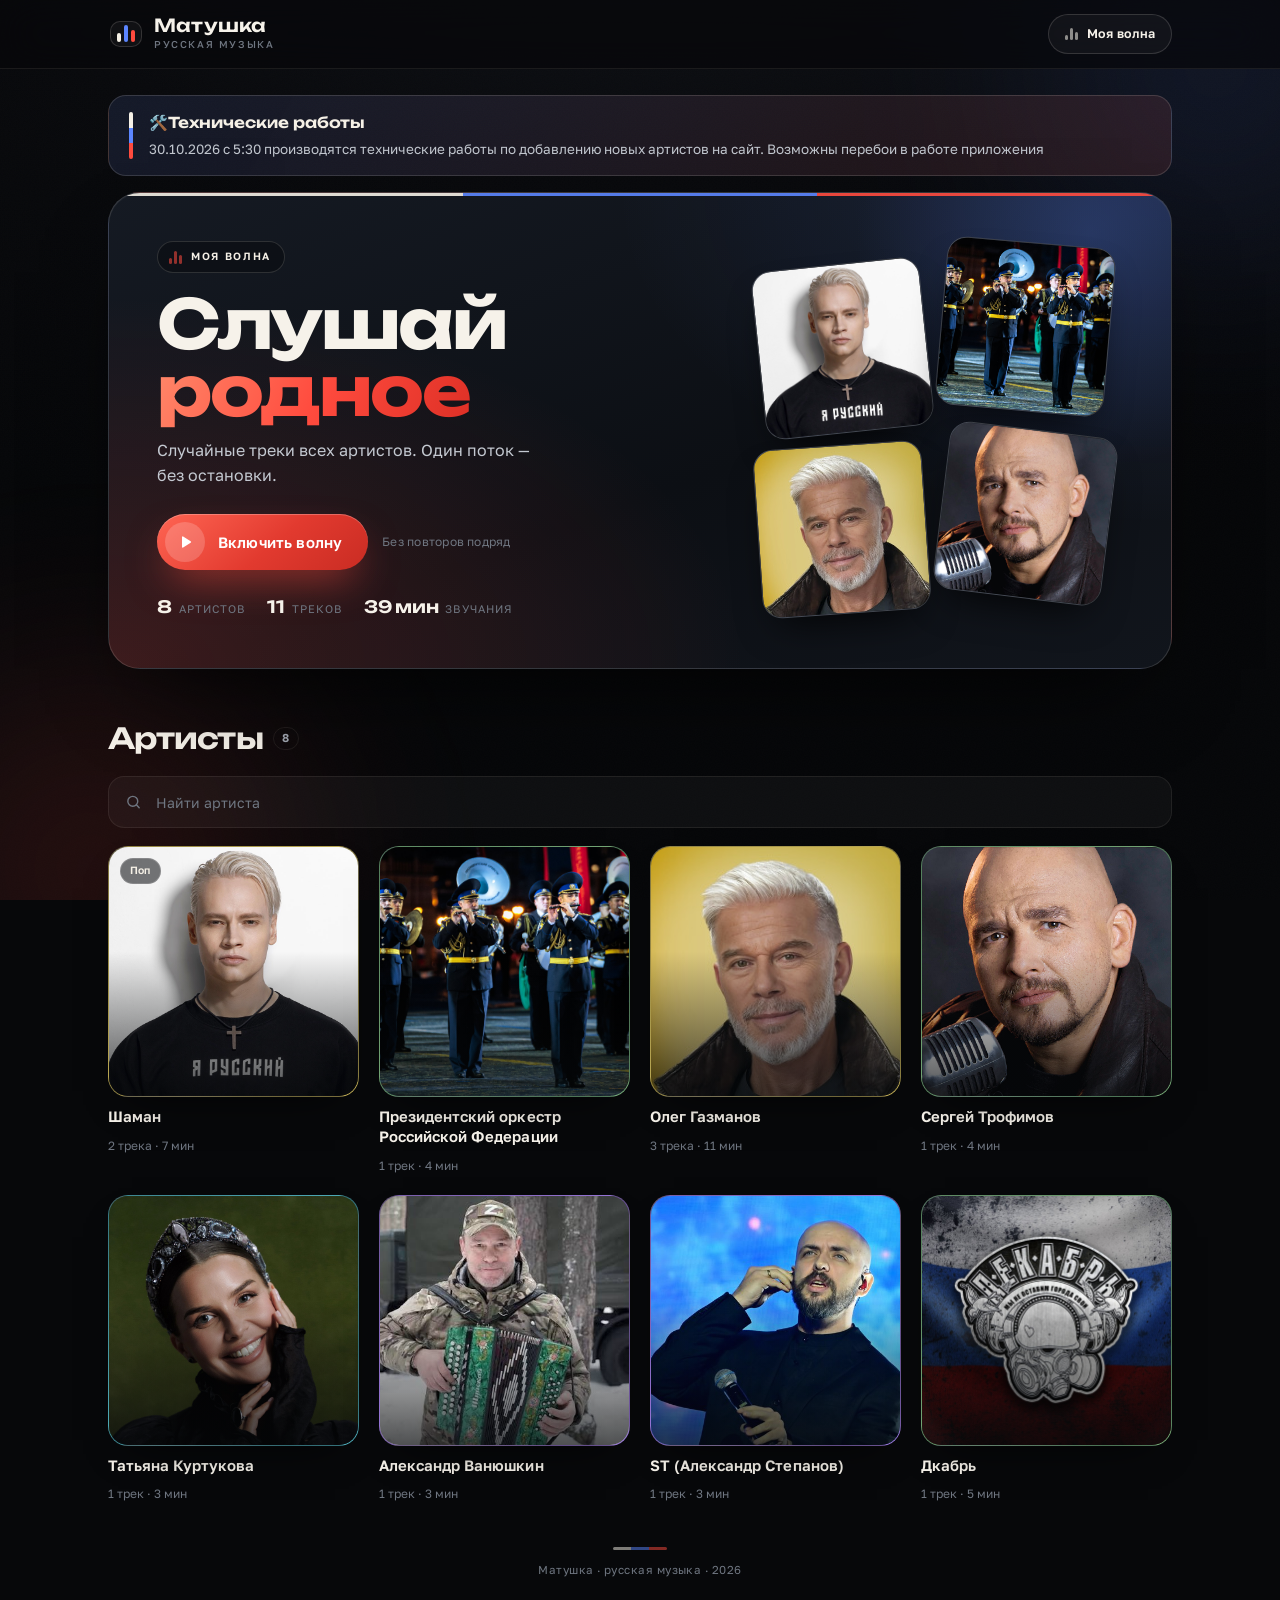
==== index.html @ ef7ebdd7 "Новый дизайн: современная тёмная тема, адаптив под ПК и телефон, полноэкранный плеер" ====
<!doctype html>
<html lang="ru">
<head>
  <meta charset="utf-8">
  <meta name="viewport" content="width=device-width, initial-scale=1, viewport-fit=cover">
  <meta name="theme-color" content="#07080a">
  <meta name="color-scheme" content="dark">
  <meta name="description" content="Матушка — национальный музыкальный плеер. Моя волна, артисты и их треки.">
  <title>Матушка — русская музыка</title>

  <link rel="icon" href="img/icon.svg" type="image/svg+xml">
  <link rel="manifest" href="manifest.webmanifest">
  <link rel="apple-touch-icon" href="img/icon.svg">

  <link rel="preconnect" href="https://fonts.googleapis.com">
  <link rel="preconnect" href="https://fonts.gstatic.com" crossorigin>
  <link href="https://fonts.googleapis.com/css2?family=Golos+Text:wght@400;500;600;700&family=Unbounded:wght@500;600;700&display=swap" rel="stylesheet">

  <link rel="stylesheet" href="css/style.css?v=20261030">
</head>
<body>
  <a class="skip-link" href="#view">Перейти к содержимому</a>

  <div class="ambient" aria-hidden="true">
    <span class="ambient__glow ambient__glow--red"></span>
    <span class="ambient__glow ambient__glow--blue"></span>
    <span class="ambient__grain"></span>
  </div>

  <header class="topbar">
    <div class="topbar__inner">
      <a class="brand" href="#/" aria-label="Матушка — на главную">
        <span class="brand__mark" aria-hidden="true">
          <span></span><span></span><span></span>
        </span>
        <span class="brand__text">
          <span class="brand__word">Матушка</span>
          <span class="brand__sub">русская музыка</span>
        </span>
      </a>

      <button class="wave-pill" id="top-wave" type="button" title="Моя волна"
              aria-label="Включить мою волну" aria-pressed="false">
        <span class="eq" aria-hidden="true"><span></span><span></span><span></span></span>
        <span class="wave-pill__text">Моя волна</span>
      </button>
    </div>
  </header>

  <div class="page">
    <main class="view" id="view" tabindex="-1">
      <div class="skeleton" aria-hidden="true">
        <div class="skeleton__hero"></div>
        <div class="skeleton__line"></div>
        <div class="skeleton__grid">
          <span></span><span></span><span></span><span></span>
        </div>
      </div>
    </main>

    <footer class="footer">
      <span class="footer__flag" aria-hidden="true"></span>
      <p>Матушка · русская музыка · 2026</p>
    </footer>
  </div>

  <div class="player" id="player" hidden>
    <div class="player__backdrop" aria-hidden="true"></div>

    <div class="player__panel">
      <button class="player__close" id="player-close" type="button" aria-label="Свернуть плеер">
        <svg viewBox="0 0 24 24" aria-hidden="true">
          <path d="m6 9 6 6 6-6" fill="none" stroke="currentColor" stroke-width="2" stroke-linecap="round" stroke-linejoin="round"/>
        </svg>
      </button>

      <button class="player__art" id="player-art" type="button"
              aria-label="Открыть плеер" aria-expanded="false">
        <span class="player__art-letter" id="player-art-letter">М</span>
        <img class="player__art-img" id="player-art-img" alt="" decoding="async" hidden>
      </button>

      <div class="player__meta">
        <div class="player__title" id="player-title">—</div>
        <div class="player__artist" id="player-artist">—</div>
      </div>

      <div class="player__controls">
        <button class="icon-btn" id="prev" type="button" aria-label="Предыдущий трек">
          <svg viewBox="0 0 24 24" aria-hidden="true">
            <path d="M6 5v14M20 5.5v13a1 1 0 0 1-1.55.83L9 13.83a1 1 0 0 1 0-1.66l9.45-5.5A1 1 0 0 1 20 5.5Z" fill="none" stroke="currentColor" stroke-width="2" stroke-linecap="round" stroke-linejoin="round"/>
          </svg>
        </button>

        <button class="icon-btn icon-btn--play" id="toggle" type="button" aria-label="Играть">
          <svg class="i-play" viewBox="0 0 24 24" aria-hidden="true">
            <path d="M8 5.5v13a1 1 0 0 0 1.53.85l10-6.5a1 1 0 0 0 0-1.7l-10-6.5A1 1 0 0 0 8 5.5Z" fill="currentColor"/>
          </svg>
          <svg class="i-pause" viewBox="0 0 24 24" aria-hidden="true">
            <path d="M7 5h3.2a1 1 0 0 1 1 1v12a1 1 0 0 1-1 1H7a1 1 0 0 1-1-1V6a1 1 0 0 1 1-1Zm6.8 0H17a1 1 0 0 1 1 1v12a1 1 0 0 1-1 1h-3.2a1 1 0 0 1-1-1V6a1 1 0 0 1 1-1Z" fill="currentColor"/>
          </svg>
        </button>

        <button class="icon-btn" id="next" type="button" aria-label="Следующий трек">
          <svg viewBox="0 0 24 24" aria-hidden="true">
            <path d="M18 5v14M4 5.5v13a1 1 0 0 0 1.55.83L15 13.83a1 1 0 0 0 0-1.66L5.55 4.67A1 1 0 0 0 4 5.5Z" fill="none" stroke="currentColor" stroke-width="2" stroke-linecap="round" stroke-linejoin="round"/>
          </svg>
        </button>
      </div>

      <div class="player__timeline">
        <span class="player__time" id="time-current">0:00</span>
        <div class="player__seek">
          <input type="range" id="seek" min="0" max="1000" step="1" value="0"
                 aria-label="Позиция трека">
        </div>
        <span class="player__time" id="time-total">0:00</span>
      </div>

      <div class="player__volume">
        <button class="player__mute" id="mute" type="button" aria-label="Выключить звук" aria-pressed="false">
          <svg class="i-vol" viewBox="0 0 24 24" aria-hidden="true">
            <path d="M4 9.5h3.2L12 5.6v12.8L7.2 14.5H4z" fill="currentColor"/>
            <path d="M15.5 8.6a5 5 0 0 1 0 6.8M18 6a8.5 8.5 0 0 1 0 12" fill="none" stroke="currentColor" stroke-width="2" stroke-linecap="round"/>
          </svg>
          <svg class="i-mute" viewBox="0 0 24 24" aria-hidden="true">
            <path d="M4 9.5h3.2L12 5.6v12.8L7.2 14.5H4z" fill="currentColor"/>
            <path d="m16 9 5 6M21 9l-5 6" fill="none" stroke="currentColor" stroke-width="2" stroke-linecap="round"/>
          </svg>
        </button>
        <input class="player__volume-range" id="volume" type="range"
               min="0" max="1" step="0.01" value="1" aria-label="Громкость">
      </div>
    </div>
  </div>

  <div class="toast" id="toast" role="status" aria-live="polite"></div>

  <noscript>
    <div class="noscript">Для прослушивания музыки включите JavaScript в браузере.</div>
  </noscript>

  <script type="module" src="js/app.js?v=20261030"></script>
</body>
</html>
---- css/style.css ----
/* ============================================================
   Матушка — оформление
   Тёмная сцена, тёплый кремовый текст, триколор как акцент.
   ============================================================ */

:root {
  --bg: #07080a;
  --bg-soft: #0b0d11;
  --surface: #101318;
  --surface-2: #151920;
  --surface-3: #1b2029;
  --line: rgba(244, 239, 230, 0.08);
  --line-strong: rgba(244, 239, 230, 0.15);
  --text: #f6f2ea;
  --muted: #a2a8b2;
  --dim: #6f7681;
  --red: #ff4b3e;
  --red-bright: #ff7a63;
  --red-deep: #d3332a;
  --blue: #5c86ff;
  --cream: #f5f0e6;

  --radius-xl: 32px;
  --radius-lg: 24px;
  --radius-md: 18px;
  --radius-sm: 12px;

  --page: 1120px;
  --gutter: clamp(16px, 4vw, 28px);
  --player-space: 108px;
  --ease: cubic-bezier(0.22, 0.61, 0.36, 1);

  --font-body: "Golos Text", "Segoe UI", system-ui, -apple-system, Arial, sans-serif;
  --font-display: "Unbounded", "Golos Text", "Segoe UI", system-ui, sans-serif;
}

* {
  box-sizing: border-box;
}

html {
  -webkit-text-size-adjust: 100%;
  scroll-behavior: smooth;
}

body {
  margin: 0;
  min-height: 100svh;
  background: var(--bg);
  color: var(--text);
  font-family: var(--font-body);
  font-size: 15px;
  line-height: 1.5;
  -webkit-font-smoothing: antialiased;
  -webkit-tap-highlight-color: transparent;
  overflow-x: hidden;
}

body.player-open {
  overflow: hidden;
}

::selection {
  background: rgba(255, 75, 62, 0.42);
  color: #fff;
}

img,
svg {
  display: block;
  max-width: 100%;
}

button,
input {
  font: inherit;
  color: inherit;
}

button {
  cursor: pointer;
}

a {
  color: inherit;
  text-decoration: none;
}

:focus-visible {
  outline: 2px solid var(--blue);
  outline-offset: 3px;
  border-radius: 10px;
}

/* ---------- Фон ---------- */

.ambient {
  position: fixed;
  inset: 0;
  z-index: -1;
  overflow: hidden;
  pointer-events: none;
  background:
    radial-gradient(120% 85% at 50% -25%, #12161d 0%, #08090c 52%, #050608 100%);
}

.ambient__glow {
  position: absolute;
  width: 640px;
  height: 640px;
  border-radius: 50%;
  filter: blur(90px);
  opacity: 0.5;
  animation: glow-float 24s ease-in-out infinite alternate;
}

.ambient__glow--red {
  left: -18%;
  bottom: -32%;
  background: radial-gradient(circle, rgba(255, 75, 62, 0.34), transparent 66%);
}

.ambient__glow--blue {
  right: -20%;
  top: -28%;
  background: radial-gradient(circle, rgba(92, 134, 255, 0.3), transparent 66%);
  animation-delay: -9s;
  animation-duration: 30s;
}

.ambient__grain {
  position: absolute;
  inset: 0;
  opacity: 0.035;
  background-image: url("data:image/svg+xml,%3Csvg xmlns='http://www.w3.org/2000/svg' width='160' height='160'%3E%3Cfilter id='n'%3E%3CfeTurbulence type='fractalNoise' baseFrequency='.85' numOctaves='2'/%3E%3C/filter%3E%3Crect width='160' height='160' filter='url(%23n)' opacity='.55'/%3E%3C/svg%3E");
  background-size: 160px 160px;
}

@keyframes glow-float {
  from {
    transform: translate3d(0, 0, 0) scale(1);
  }
  to {
    transform: translate3d(4%, -6%, 0) scale(1.12);
  }
}

/* ---------- Каркас ---------- */

.page {
  width: 100%;
  max-width: var(--page);
  margin: 0 auto;
  padding: 0 var(--gutter);
}

.topbar {
  position: sticky;
  top: 0;
  z-index: 40;
  background: rgba(7, 8, 10, 0.72);
  border-bottom: 1px solid var(--line);
  backdrop-filter: blur(20px) saturate(1.3);
  -webkit-backdrop-filter: blur(20px) saturate(1.3);
}

.topbar__inner {
  display: flex;
  align-items: center;
  justify-content: space-between;
  gap: 14px;
  width: 100%;
  max-width: var(--page);
  height: 68px;
  margin: 0 auto;
  padding: 0 var(--gutter);
}

.brand {
  display: inline-flex;
  align-items: center;
  gap: 12px;
  padding: 4px 2px;
  border-radius: 14px;
}

.brand__mark {
  display: flex;
  align-items: flex-end;
  gap: 3px;
  height: 26px;
  padding: 4px 6px;
  border: 1px solid var(--line-strong);
  border-radius: 10px;
  background: rgba(255, 255, 255, 0.04);
}

.brand__mark span {
  width: 4px;
  border-radius: 4px;
}

.brand__mark span:nth-child(1) {
  height: 9px;
  background: var(--cream);
}

.brand__mark span:nth-child(2) {
  height: 17px;
  background: var(--blue);
}

.brand__mark span:nth-child(3) {
  height: 12px;
  background: var(--red);
}

.brand__text {
  display: flex;
  flex-direction: column;
  gap: 1px;
}

.brand__word {
  font-family: var(--font-display);
  font-size: 18px;
  font-weight: 600;
  line-height: 1.1;
  letter-spacing: 0.01em;
}

.brand__sub {
  color: var(--dim);
  font-size: 10px;
  font-weight: 500;
  letter-spacing: 0.16em;
  text-transform: uppercase;
}

.wave-pill {
  display: inline-flex;
  align-items: center;
  gap: 9px;
  height: 40px;
  padding: 0 16px;
  border: 1px solid var(--line-strong);
  border-radius: 999px;
  background: rgba(255, 255, 255, 0.04);
  color: var(--text);
  font-size: 12.5px;
  font-weight: 600;
  letter-spacing: 0.02em;
  transition: background 0.2s, border-color 0.2s, color 0.2s, box-shadow 0.2s;
}

.wave-pill:hover {
  background: rgba(255, 255, 255, 0.08);
}

.wave-pill.is-active {
  color: #fff;
  border-color: rgba(255, 75, 62, 0.45);
  background: linear-gradient(140deg, rgba(255, 75, 62, 0.24), rgba(255, 75, 62, 0.08));
  box-shadow: 0 8px 26px rgba(255, 75, 62, 0.2);
}

.wave-pill .eq {
  height: 12px;
}

.wave-pill .eq span {
  background: currentColor;
}

.view {
  padding: 20px 0 0;
  outline: none;
}

.screen {
  animation: screen-in 0.32s var(--ease) both;
}

@keyframes screen-in {
  from {
    opacity: 0;
    transform: translateY(10px);
  }
  to {
    opacity: 1;
    transform: none;
  }
}

.footer {
  display: flex;
  flex-direction: column;
  align-items: center;
  gap: 12px;
  padding: 44px 0 calc(var(--player-space) + 20px);
  color: var(--dim);
  font-size: 11.5px;
  letter-spacing: 0.04em;
  text-align: center;
}

.footer p {
  margin: 0;
}

.footer__flag {
  width: 54px;
  height: 3px;
  border-radius: 3px;
  background: linear-gradient(
    90deg,
    var(--cream) 0 33.33%,
    var(--blue) 33.33% 66.66%,
    var(--red) 66.66% 100%
  );
  opacity: 0.5;
}

.skip-link {
  position: absolute;
  left: 12px;
  top: -60px;
  z-index: 100;
  padding: 10px 16px;
  border-radius: 12px;
  background: var(--cream);
  color: #07080a;
  font-weight: 600;
  transition: top 0.2s ease;
}

.skip-link:focus {
  top: 12px;
}

/* ---------- Эквалайзер ---------- */

.eq {
  display: inline-flex;
  align-items: flex-end;
  gap: 2px;
  height: 13px;
}

.eq span {
  width: 3px;
  height: 100%;
  border-radius: 2px;
  background: var(--red);
  transform-origin: bottom;
  animation: eq-bounce 0.9s ease-in-out infinite alternate;
}

.eq span:nth-child(1) {
  height: 42%;
  animation-delay: -0.35s;
}

.eq span:nth-child(2) {
  height: 100%;
  animation-delay: -0.1s;
}

.eq span:nth-child(3) {
  height: 64%;
  animation-delay: -0.6s;
}

@keyframes eq-bounce {
  from {
    transform: scaleY(0.3);
  }
  to {
    transform: scaleY(1);
  }
}

body:not(.is-playing) .eq span {
  animation-play-state: paused;
  opacity: 0.55;
}

/* ---------- Главная: «Моя волна» ---------- */

.hero {
  position: relative;
  display: grid;
  gap: 26px;
  overflow: hidden;
  padding: clamp(24px, 4.4vw, 48px);
  border: 1px solid var(--line-strong);
  border-radius: var(--radius-xl);
  background:
    radial-gradient(90% 120% at 100% 0%, rgba(92, 134, 255, 0.16), transparent 58%),
    radial-gradient(100% 130% at 0% 100%, rgba(255, 75, 62, 0.2), transparent 60%),
    linear-gradient(160deg, #151a23 0%, #0c0f14 58%, #11151c 100%);
  box-shadow:
    0 40px 90px -40px rgba(0, 0, 0, 0.9),
    inset 0 1px 0 rgba(255, 255, 255, 0.06);
  isolation: isolate;
}

.hero::before {
  content: "";
  position: absolute;
  top: 0;
  left: 0;
  right: 0;
  height: 3px;
  z-index: 2;
  background: linear-gradient(
    90deg,
    var(--cream) 0 33.33%,
    var(--blue) 33.33% 66.66%,
    var(--red) 66.66% 100%
  );
  opacity: 0.9;
}

.hero::after {
  content: "";
  position: absolute;
  z-index: 0;
  width: 520px;
  height: 520px;
  right: -180px;
  top: -220px;
  border-radius: 50%;
  background: radial-gradient(circle, rgba(92, 134, 255, 0.22), transparent 64%);
  pointer-events: none;
}

.hero__content {
  position: relative;
  z-index: 2;
  display: flex;
  flex-direction: column;
  align-items: flex-start;
  min-width: 0;
}

.hero__eyebrow {
  display: inline-flex;
  align-items: center;
  gap: 9px;
  padding: 7px 13px 7px 11px;
  border: 1px solid rgba(244, 239, 230, 0.14);
  border-radius: 999px;
  background: rgba(7, 8, 10, 0.42);
  color: var(--cream);
  font-size: 10.5px;
  font-weight: 600;
  letter-spacing: 0.16em;
  text-transform: uppercase;
}

.hero__title {
  margin: 18px 0 14px;
  font-family: var(--font-display);
  font-size: clamp(36px, 6.4vw, 68px);
  font-weight: 700;
  line-height: 0.98;
  letter-spacing: -0.035em;
  text-wrap: balance;
}

.hero__title em {
  font-style: normal;
  background: linear-gradient(115deg, #ff8a6b 0%, #ff4b3e 52%, #dd2f25 100%);
  -webkit-background-clip: text;
  background-clip: text;
  color: transparent;
}

.hero__text {
  max-width: 40ch;
  margin: 0;
  color: #c4c9d1;
  font-size: clamp(14px, 1.3vw, 16px);
  line-height: 1.55;
}

.hero__actions {
  display: flex;
  flex-wrap: wrap;
  align-items: center;
  gap: 14px;
  margin-top: 26px;
}

.hero__btn {
  display: inline-flex;
  align-items: center;
  gap: 13px;
  max-width: 100%;
  height: 56px;
  padding: 0 26px 0 8px;
  border: 0;
  border-radius: 999px;
  background: linear-gradient(140deg, #ff6553 0%, #e23a2f 55%, #c92c23 100%);
  color: #fff;
  font-size: 15px;
  font-weight: 600;
  letter-spacing: 0.01em;
  box-shadow:
    0 18px 40px -12px rgba(255, 75, 62, 0.6),
    inset 0 1px 0 rgba(255, 255, 255, 0.25);
  transition: transform 0.2s var(--ease), box-shadow 0.2s, filter 0.2s;
}

.hero__btn:hover {
  transform: translateY(-2px);
  filter: brightness(1.04);
  box-shadow:
    0 24px 50px -12px rgba(255, 75, 62, 0.7),
    inset 0 1px 0 rgba(255, 255, 255, 0.28);
}

.hero__btn:active {
  transform: translateY(0) scale(0.99);
}

.hero__btn-icon {
  display: grid;
  place-items: center;
  width: 40px;
  height: 40px;
  border-radius: 50%;
  background: rgba(255, 255, 255, 0.18);
}

.hero__btn-icon svg {
  width: 18px;
  height: 18px;
}

.hero__btn .i-pause,
.hero.is-live .hero__btn .i-play {
  display: none;
}

.hero.is-live .hero__btn .i-pause {
  display: block;
}

.hero__hint {
  color: var(--dim);
  font-size: 12px;
  letter-spacing: 0.02em;
}

.hero__stats {
  display: flex;
  flex-wrap: wrap;
  gap: 10px 22px;
  margin-top: 24px;
}

.hero__stat {
  display: flex;
  align-items: baseline;
  gap: 7px;
}

.hero__stat strong {
  font-family: var(--font-display);
  font-size: 17px;
  font-weight: 600;
  letter-spacing: -0.02em;
}

.hero__stat span {
  color: var(--dim);
  font-size: 11px;
  letter-spacing: 0.1em;
  text-transform: uppercase;
}

.hero__now {
  display: flex;
  align-items: center;
  gap: 8px;
  min-height: 20px;
  margin: 16px 0 0;
  color: var(--muted);
  font-size: 12.5px;
  line-height: 1.4;
}

.hero__now strong {
  color: var(--cream);
  font-weight: 600;
}

.hero__now:empty {
  display: none;
}

.hero__collage {
  position: relative;
  z-index: 1;
  display: flex;
  gap: 10px;
  align-items: center;
  justify-content: center;
  min-width: 0;
}

.hero__shot {
  position: relative;
  flex: 0 1 74px;
  min-width: 0;
  aspect-ratio: 1;
  overflow: hidden;
  border: 1px solid rgba(255, 255, 255, 0.16);
  border-radius: 16px;
  background: linear-gradient(145deg, #232936, #101318);
  box-shadow: 0 20px 40px -18px rgba(0, 0, 0, 0.9);
  transform: rotate(var(--r, 0deg)) translateY(var(--y, 0));
  transition: transform 0.4s var(--ease);
}

.hero__shot img {
  width: 100%;
  height: 100%;
  object-fit: cover;
}

.hero__shot:nth-child(1) {
  --r: -7deg;
  --y: 8px;
}

.hero__shot:nth-child(2) {
  --r: 4deg;
  --y: -10px;
}

.hero__shot:nth-child(3) {
  --r: -3deg;
  --y: 6px;
}

.hero__shot:nth-child(4) {
  --r: 8deg;
  --y: -6px;
}

.hero.is-live .hero__shot {
  transform: rotate(var(--r, 0deg)) translateY(var(--y, 0)) scale(1.02);
}

/* ---------- Объявление ---------- */

.notice {
  display: flex;
  gap: 16px;
  margin-bottom: 16px;
  padding: 16px 20px;
  border: 1px solid var(--line-strong);
  border-radius: var(--radius-md);
  background:
    linear-gradient(120deg, rgba(92, 134, 255, 0.1), rgba(255, 75, 62, 0.09)),
    rgba(255, 255, 255, 0.02);
}

.notice__flag {
  flex: 0 0 auto;
  width: 4px;
  border-radius: 4px;
  background: linear-gradient(
    180deg,
    var(--cream) 0 33.33%,
    var(--blue) 33.33% 66.66%,
    var(--red) 66.66% 100%
  );
}

.notice__body {
  min-width: 0;
}

.notice__title {
  margin: 0 0 4px;
  font-family: var(--font-display);
  font-size: 15px;
  font-weight: 600;
  letter-spacing: -0.01em;
  color: var(--cream);
}

.notice__text {
  margin: 0;
  color: #c2c7cf;
  font-size: 13.5px;
  line-height: 1.55;
  white-space: pre-line;
}

/* ---------- Секции, поиск ---------- */

.section {
  margin-top: clamp(30px, 4vw, 48px);
}

.section__head {
  display: flex;
  align-items: center;
  justify-content: space-between;
  gap: 14px;
  margin-bottom: 16px;
}

.section__title {
  display: flex;
  align-items: center;
  gap: 10px;
  min-width: 0;
}

.section__head h2 {
  margin: 0;
  font-family: var(--font-display);
  font-size: clamp(21px, 2.6vw, 29px);
  font-weight: 600;
  letter-spacing: -0.025em;
}

.count {
  display: inline-grid;
  place-items: center;
  min-width: 26px;
  height: 23px;
  padding: 0 8px;
  border: 1px solid var(--line);
  border-radius: 999px;
  color: var(--muted);
  font-size: 11.5px;
  font-weight: 600;
  font-variant-numeric: tabular-nums;
}

.search {
  position: relative;
  display: block;
  margin: 0 0 18px;
}

.search svg {
  position: absolute;
  left: 17px;
  top: 50%;
  width: 17px;
  height: 17px;
  transform: translateY(-50%);
  color: var(--dim);
  pointer-events: none;
}

.search input {
  width: 100%;
  height: 52px;
  padding: 0 18px 0 47px;
  border: 1px solid var(--line);
  border-radius: 16px;
  background: rgba(255, 255, 255, 0.035);
  color: var(--text);
  font-size: 14px;
  outline: none;
  transition: border-color 0.2s, background 0.2s, box-shadow 0.2s;
}

.search input::placeholder {
  color: var(--dim);
}

.search input:focus {
  border-color: rgba(92, 134, 255, 0.55);
  background: rgba(255, 255, 255, 0.06);
  box-shadow: 0 0 0 4px rgba(92, 134, 255, 0.12);
}

/* ---------- Сетка артистов ---------- */

.artists {
  display: grid;
  grid-template-columns: repeat(auto-fill, minmax(128px, 1fr));
  gap: clamp(10px, 1.8vw, 20px);
}

.artist-card {
  display: flex;
  flex-direction: column;
  gap: 10px;
  min-width: 0;
  border-radius: var(--radius-md);
}

.artist-card[hidden] {
  display: none;
}

.artist-card__media {
  position: relative;
  display: block;
  aspect-ratio: 1;
  overflow: hidden;
  border: 1px solid var(--line);
  border-radius: 20px;
  background:
    radial-gradient(120% 120% at 20% 10%, rgba(255, 255, 255, 0.22), transparent 45%),
    linear-gradient(145deg, var(--c1, #6b2b28), var(--c2, #e2493f));
  box-shadow: 0 18px 40px -24px rgba(0, 0, 0, 0.9);
  isolation: isolate;
}

.artist-card__media::after {
  content: "";
  position: absolute;
  inset: 0;
  background: linear-gradient(180deg, transparent 42%, rgba(5, 7, 9, 0.78) 100%);
  opacity: 0.9;
}

.artist-card__initials {
  position: absolute;
  inset: 0;
  display: grid;
  place-items: center;
  color: rgba(255, 255, 255, 0.94);
  font-family: var(--font-display);
  font-size: clamp(26px, 4vw, 38px);
  font-weight: 600;
  letter-spacing: 0.02em;
  text-transform: uppercase;
  user-select: none;
}

.artist-card__img {
  position: absolute;
  inset: 0;
  width: 100%;
  height: 100%;
  object-fit: cover;
  object-position: center;
  transition: transform 0.55s var(--ease), filter 0.3s;
}

.artist-card:hover .artist-card__img {
  transform: scale(1.06);
}

.artist-card__badge {
  position: absolute;
  z-index: 2;
  left: 11px;
  top: 11px;
  padding: 4px 9px;
  border: 1px solid rgba(255, 255, 255, 0.16);
  border-radius: 999px;
  background: rgba(6, 8, 11, 0.55);
  color: var(--cream);
  font-size: 10.5px;
  font-weight: 600;
  letter-spacing: 0.02em;
  backdrop-filter: blur(8px);
  -webkit-backdrop-filter: blur(8px);
}

.artist-card__play {
  position: absolute;
  z-index: 2;
  right: 11px;
  bottom: 11px;
  display: grid;
  place-items: center;
  width: 42px;
  height: 42px;
  border: 1px solid rgba(255, 255, 255, 0.28);
  border-radius: 50%;
  background: rgba(255, 255, 255, 0.16);
  color: #fff;
  opacity: 0;
  transform: translateY(8px) scale(0.9);
  backdrop-filter: blur(10px);
  -webkit-backdrop-filter: blur(10px);
  transition: opacity 0.24s var(--ease), transform 0.24s var(--ease), background 0.2s;
}

.artist-card__play svg {
  width: 17px;
  height: 17px;
}

.artist-card:hover .artist-card__play,
.artist-card:focus-visible .artist-card__play {
  opacity: 1;
  transform: none;
}

.artist-card__name {
  display: -webkit-box;
  overflow: hidden;
  color: var(--text);
  font-size: 14.5px;
  font-weight: 600;
  line-height: 1.32;
  letter-spacing: 0.002em;
  -webkit-line-clamp: 2;
  -webkit-box-orient: vertical;
}

.artist-card__meta {
  overflow: hidden;
  color: var(--dim);
  font-size: 11.5px;
  white-space: nowrap;
  text-overflow: ellipsis;
}

.no-results {
  padding: 26px 18px;
  border: 1px dashed var(--line-strong);
  border-radius: var(--radius-md);
  color: var(--muted);
  font-size: 13.5px;
  text-align: center;
}

/* ---------- Страница артиста ---------- */

.back {
  display: inline-flex;
  align-items: center;
  gap: 7px;
  margin: 2px 0 16px;
  padding: 7px 4px;
  color: var(--muted);
  font-size: 13px;
  font-weight: 500;
  transition: color 0.2s;
}

.back:hover {
  color: var(--text);
}

.back svg {
  width: 16px;
  height: 16px;
}

.artist-head {
  position: relative;
  overflow: hidden;
  padding: clamp(20px, 4vw, 42px);
  border: 1px solid var(--line-strong);
  border-radius: var(--radius-xl);
  background:
    radial-gradient(90% 120% at 92% 0%, rgba(255, 75, 62, 0.22), transparent 58%),
    linear-gradient(160deg, #151a23, #0b0e13 72%);
  isolation: isolate;
}

.artist-head__bg {
  position: absolute;
  inset: -50px;
  z-index: -2;
  background-image: var(--photo, none);
  background-size: cover;
  background-position: center;
  filter: blur(42px) saturate(1.15);
  opacity: 0.4;
  transform: scale(1.12);
}

.artist-head::after {
  content: "";
  position: absolute;
  inset: 0;
  z-index: -1;
  background: linear-gradient(165deg, rgba(8, 10, 14, 0.55) 0%, rgba(7, 9, 12, 0.9) 72%);
}

.artist-head__inner {
  position: relative;
  z-index: 1;
}

.artist-head__top {
  display: flex;
  align-items: center;
  gap: clamp(16px, 3vw, 30px);
}

.avatar {
  position: relative;
  flex: 0 0 auto;
  display: grid;
  place-items: center;
  width: 56px;
  height: 56px;
  overflow: hidden;
  border-radius: 16px;
  background:
    radial-gradient(120% 120% at 20% 10%, rgba(255, 255, 255, 0.22), transparent 45%),
    linear-gradient(145deg, var(--c1, #6b2b28), var(--c2, #e2493f));
  color: rgba(255, 255, 255, 0.94);
  font-family: var(--font-display);
  font-size: 20px;
  font-weight: 600;
  text-transform: uppercase;
  box-shadow: inset 0 0 0 1px rgba(255, 255, 255, 0.12);
  user-select: none;
}

.artist-head .avatar {
  width: clamp(92px, 15vw, 158px);
  height: clamp(92px, 15vw, 158px);
  border-radius: clamp(22px, 3vw, 30px);
  font-size: clamp(30px, 5vw, 52px);
  box-shadow:
    0 26px 60px -20px rgba(0, 0, 0, 0.8),
    inset 0 0 0 1px rgba(255, 255, 255, 0.18);
}

.avatar__letters {
  line-height: 1;
  letter-spacing: 0.02em;
}

.avatar__img {
  position: absolute;
  inset: 0;
  width: 100%;
  height: 100%;
  object-fit: cover;
  object-position: center;
}

.artist-head__info {
  min-width: 0;
}

.artist-head__name {
  margin: 0;
  font-family: var(--font-display);
  font-size: clamp(25px, 4.6vw, 52px);
  font-weight: 700;
  line-height: 1.02;
  letter-spacing: -0.03em;
  text-wrap: balance;
}

.artist-head__chips {
  display: flex;
  flex-wrap: wrap;
  gap: 7px;
  margin-top: 13px;
}

.chip {
  display: inline-flex;
  align-items: center;
  height: 28px;
  padding: 0 12px;
  border: 1px solid rgba(255, 255, 255, 0.14);
  border-radius: 999px;
  background: rgba(255, 255, 255, 0.055);
  color: #d9dde3;
  font-size: 11.5px;
  font-weight: 500;
  letter-spacing: 0.01em;
  white-space: nowrap;
}

.chip--accent {
  border-color: rgba(255, 75, 62, 0.36);
  background: rgba(255, 75, 62, 0.12);
  color: var(--red-bright);
  font-weight: 600;
}

.artist-head__bio {
  max-width: 74ch;
  margin: 20px 0 0;
  color: #ccd1d8;
  font-size: 14px;
  line-height: 1.62;
}

.artist-actions {
  display: flex;
  flex-wrap: wrap;
  gap: 10px;
  margin-top: 24px;
}

.btn {
  display: inline-flex;
  align-items: center;
  justify-content: center;
  gap: 9px;
  height: 48px;
  padding: 0 20px;
  border: 1px solid transparent;
  border-radius: 999px;
  font-size: 13.5px;
  font-weight: 600;
  letter-spacing: 0.01em;
  transition: transform 0.16s, filter 0.16s, background 0.2s, border-color 0.2s;
}

.btn svg {
  width: 16px;
  height: 16px;
}

.btn:active {
  transform: scale(0.985);
}

.btn:disabled {
  opacity: 0.45;
  pointer-events: none;
}

.btn--primary {
  background: linear-gradient(140deg, #ff6553, #dd332a);
  color: #fff;
  box-shadow: 0 16px 36px -14px rgba(255, 75, 62, 0.65);
}

.btn--primary:hover {
  filter: brightness(1.05);
}

.btn--ghost {
  border-color: rgba(255, 255, 255, 0.18);
  background: rgba(255, 255, 255, 0.06);
  color: var(--cream);
}

.btn--ghost:hover {
  background: rgba(255, 255, 255, 0.1);
}

.tracks-head {
  display: flex;
  align-items: baseline;
  justify-content: space-between;
  gap: 12px;
  margin: clamp(28px, 4vw, 44px) 0 12px;
}

.tracks-head h2 {
  margin: 0;
  font-family: var(--font-display);
  font-size: clamp(18px, 2.2vw, 23px);
  font-weight: 600;
  letter-spacing: -0.02em;
}

.tracks-head span {
  color: var(--dim);
  font-size: 11.5px;
  letter-spacing: 0.04em;
  text-transform: uppercase;
}

.tracks {
  display: flex;
  flex-direction: column;
  overflow: hidden;
  border: 1px solid var(--line);
  border-radius: var(--radius-lg);
  background: rgba(255, 255, 255, 0.022);
}

.tracks__labels {
  display: none;
}

.track {
  display: grid;
  grid-template-columns: 52px minmax(0, 1fr) auto;
  align-items: center;
  gap: 12px;
  width: 100%;
  padding: 10px 14px;
  border: 0;
  border-bottom: 1px solid rgba(255, 255, 255, 0.045);
  background: transparent;
  color: inherit;
  text-align: left;
  transition: background 0.18s;
}

.track:last-child {
  border-bottom: 0;
}

.track:hover {
  background: rgba(255, 255, 255, 0.045);
}

.track.is-active {
  background: linear-gradient(90deg, rgba(255, 75, 62, 0.12), rgba(255, 75, 62, 0.03) 55%, transparent);
  box-shadow: inset 3px 0 0 var(--red);
}

.track__index {
  position: relative;
  display: none;
  place-items: center;
  width: 32px;
  height: 32px;
  justify-self: center;
  color: var(--dim);
  font-size: 12px;
  font-variant-numeric: tabular-nums;
}

.track__num,
.track__play,
.track__eq {
  grid-area: 1 / 1;
}

.track__play {
  display: grid;
  place-items: center;
  color: var(--text);
  opacity: 0;
  transform: scale(0.8);
  transition: opacity 0.18s, transform 0.18s;
}

.track__play svg {
  width: 15px;
  height: 15px;
}

.track__eq {
  display: grid;
  place-items: center;
  opacity: 0;
  transform: scale(0.85);
  transition: opacity 0.18s, transform 0.18s;
}

.track:hover .track__num {
  opacity: 0;
}

.track:hover .track__play {
  opacity: 1;
  transform: none;
}

.track.is-active .track__num,
.track.is-active .track__play {
  opacity: 0;
}

.track.is-active .track__eq {
  opacity: 1;
  transform: none;
}

.track__cover {
  position: relative;
  display: grid;
  place-items: center;
  width: 52px;
  height: 52px;
  overflow: hidden;
  border-radius: 13px;
  background:
    radial-gradient(120% 120% at 20% 10%, rgba(255, 255, 255, 0.2), transparent 45%),
    linear-gradient(145deg, var(--c1, #6b2b28), var(--c2, #e2493f));
  box-shadow: inset 0 0 0 1px rgba(255, 255, 255, 0.09);
  user-select: none;
}

.track__cover-letter {
  color: rgba(255, 255, 255, 0.94);
  font-family: var(--font-display);
  font-size: 17px;
  font-weight: 600;
  line-height: 1;
  letter-spacing: 0.02em;
  text-transform: uppercase;
}

.track__cover-img {
  position: absolute;
  inset: 0;
  width: 100%;
  height: 100%;
  object-fit: cover;
  object-position: center;
}

.track__playing {
  position: absolute;
  inset: 0;
  display: none;
  place-items: center;
  background: rgba(8, 10, 13, 0.62);
  backdrop-filter: blur(1px);
}

.track__playing .eq {
  height: 15px;
}

.track.is-active .track__playing {
  display: grid;
}

.track__main {
  min-width: 0;
  display: flex;
  flex-direction: column;
  gap: 2px;
}

.track__title {
  overflow: hidden;
  font-size: 14px;
  font-weight: 500;
  white-space: nowrap;
  text-overflow: ellipsis;
}

.track.is-active .track__title {
  color: var(--red-bright);
  font-weight: 600;
}

.track__sub {
  overflow: hidden;
  color: var(--dim);
  font-size: 11.5px;
  white-space: nowrap;
  text-overflow: ellipsis;
}

.track__album {
  display: none;
  overflow: hidden;
  color: var(--muted);
  font-size: 12px;
  white-space: nowrap;
  text-overflow: ellipsis;
}

.track__dur {
  color: var(--dim);
  font-size: 11.5px;
  font-variant-numeric: tabular-nums;
}

/* ---------- Пустые состояния ---------- */

.state-card {
  display: flex;
  flex-direction: column;
  align-items: flex-start;
  gap: 10px;
  margin-top: 18px;
  padding: 24px 22px;
  border: 1px dashed var(--line-strong);
  border-radius: var(--radius-lg);
  background: rgba(255, 255, 255, 0.02);
}

.state-card h2,
.state-card h3 {
  margin: 0;
  font-family: var(--font-display);
  font-size: 18px;
  font-weight: 600;
}

.state-card p {
  margin: 0;
  color: var(--muted);
  font-size: 13.5px;
  line-height: 1.55;
}

.state-card code {
  padding: 2px 6px;
  border-radius: 6px;
  background: rgba(255, 255, 255, 0.08);
  color: var(--cream);
  font-size: 12.5px;
}

/* ---------- Скелетон загрузки ---------- */

.skeleton {
  display: grid;
  gap: 18px;
}

.skeleton__hero {
  height: clamp(280px, 42vw, 380px);
  border: 1px solid var(--line);
  border-radius: var(--radius-xl);
  background: linear-gradient(100deg, #11141a 20%, #1a1f28 42%, #11141a 64%);
  background-size: 220% 100%;
  animation: shimmer 1.5s linear infinite;
}

.skeleton__line {
  width: 190px;
  height: 22px;
  border-radius: 8px;
  background: #12151b;
}

.skeleton__grid {
  display: grid;
  grid-template-columns: repeat(auto-fill, minmax(128px, 1fr));
  gap: 16px;
}

.skeleton__grid span {
  aspect-ratio: 1;
  border-radius: 20px;
  background: linear-gradient(100deg, #11141a 20%, #1a1f28 42%, #11141a 64%);
  background-size: 220% 100%;
  animation: shimmer 1.5s linear infinite;
}

@keyframes shimmer {
  from {
    background-position: 120% 0;
  }
  to {
    background-position: -120% 0;
  }
}

/* ---------- Плеер ---------- */

.player {
  position: fixed;
  left: 0;
  right: 0;
  bottom: 0;
  z-index: 60;
  padding-bottom: env(safe-area-inset-bottom, 0px);
  background: rgba(12, 15, 20, 0.88);
  border-top: 1px solid var(--line-strong);
  backdrop-filter: blur(24px) saturate(1.4);
  -webkit-backdrop-filter: blur(24px) saturate(1.4);
  box-shadow: 0 -22px 60px rgba(0, 0, 0, 0.45);
  animation: player-in 0.35s var(--ease) both;
}

.player[hidden] {
  display: none;
}

@keyframes player-in {
  from {
    opacity: 0;
    transform: translateY(26px);
  }
  to {
    opacity: 1;
    transform: none;
  }
}

.player__backdrop,
.player__close {
  display: none;
}

.player__panel {
  position: relative;
  display: grid;
  grid-template-columns: auto minmax(0, 1fr) auto;
  grid-template-areas:
    "art meta controls"
    "timeline timeline timeline";
  align-items: center;
  gap: 6px 12px;
  width: 100%;
  max-width: var(--page);
  margin: 0 auto;
  padding: 12px 14px 11px;
}

.player__art {
  grid-area: art;
  position: relative;
  display: grid;
  place-items: center;
  width: 48px;
  height: 48px;
  padding: 0;
  overflow: hidden;
  border: 0;
  border-radius: 13px;
  background:
    radial-gradient(120% 120% at 20% 10%, rgba(255, 255, 255, 0.22), transparent 45%),
    linear-gradient(145deg, var(--c1, #6b2b28), var(--c2, #e2493f));
  background-size: cover;
  background-position: center;
  color: rgba(255, 255, 255, 0.92);
  font-family: var(--font-display);
  font-size: 17px;
  font-weight: 600;
  line-height: 1;
  text-transform: uppercase;
  box-shadow: inset 0 0 0 1px rgba(255, 255, 255, 0.12);
  user-select: none;
}

.player__art-letter {
  line-height: 1;
  letter-spacing: 0.02em;
}

.player__art-img {
  position: absolute;
  inset: 0;
  width: 100%;
  height: 100%;
  object-fit: cover;
  object-position: center;
}

.player__meta {
  grid-area: meta;
  min-width: 0;
  display: flex;
  flex-direction: column;
  gap: 1px;
}

.player__title {
  overflow: hidden;
  font-size: 13.5px;
  font-weight: 600;
  letter-spacing: 0.005em;
  white-space: nowrap;
  text-overflow: ellipsis;
}

.player__artist {
  overflow: hidden;
  color: var(--muted);
  font-size: 11.5px;
  white-space: nowrap;
  text-overflow: ellipsis;
}

.player__controls {
  grid-area: controls;
  display: flex;
  align-items: center;
  gap: 1px;
}

.icon-btn {
  display: grid;
  place-items: center;
  width: 38px;
  height: 38px;
  padding: 0;
  border: 0;
  border-radius: 50%;
  background: transparent;
  color: #b4bac4;
  transition: color 0.18s, background 0.18s, transform 0.15s;
}

.icon-btn svg {
  width: 20px;
  height: 20px;
}

.icon-btn:hover {
  color: var(--text);
  background: rgba(255, 255, 255, 0.07);
}

.icon-btn:active {
  transform: scale(0.94);
}

.icon-btn--play {
  width: 44px;
  height: 44px;
  margin: 0 1px;
  background: linear-gradient(140deg, #ff6553, #d9342a);
  color: #fff;
  box-shadow: 0 10px 24px -8px rgba(255, 75, 62, 0.65);
}

.icon-btn--play:hover {
  background: linear-gradient(140deg, #ff7361, #e13b30);
  color: #fff;
}

.icon-btn--play svg {
  width: 19px;
  height: 19px;
}

.player .i-pause {
  display: none;
}

body.is-playing .player .i-play {
  display: none;
}

body.is-playing .player .i-pause {
  display: block;
}

.player__timeline {
  grid-area: timeline;
  position: absolute;
  left: 0;
  right: 0;
  top: 0;
  display: flex;
  align-items: center;
  gap: 10px;
  height: 16px;
  padding: 0;
  transform: translateY(-50%);
}

.player__time {
  display: none;
  min-width: 36px;
  color: var(--dim);
  font-size: 10.5px;
  font-variant-numeric: tabular-nums;
  text-align: center;
}

.player__seek {
  flex: 1 1 auto;
  min-width: 0;
}

.player__seek input {
  -webkit-appearance: none;
  appearance: none;
  display: block;
  width: 100%;
  height: 16px;
  margin: 0;
  border: 0;
  background-color: transparent;
  background-image: linear-gradient(
    90deg,
    var(--red) 0%,
    var(--red) var(--p, 0%),
    rgba(244, 239, 230, 0.16) var(--p, 0%),
    rgba(244, 239, 230, 0.16) 100%
  );
  background-size: 100% 2px;
  background-repeat: no-repeat;
  background-position: center;
  cursor: pointer;
}

.player__seek input::-webkit-slider-thumb {
  -webkit-appearance: none;
  appearance: none;
  width: 11px;
  height: 11px;
  border: 0;
  border-radius: 50%;
  background: var(--cream);
  box-shadow: 0 0 0 4px rgba(255, 75, 62, 0.28);
  transition: opacity 0.15s;
}

.player__seek input::-moz-range-thumb {
  width: 11px;
  height: 11px;
  border: 0;
  border-radius: 50%;
  background: var(--cream);
  box-shadow: 0 0 0 4px rgba(255, 75, 62, 0.28);
}

.player__seek input:focus-visible {
  outline-offset: 4px;
}

.player__volume {
  display: none;
}

.player__mute {
  display: grid;
  place-items: center;
  width: 32px;
  height: 32px;
  padding: 0;
  border: 0;
  border-radius: 50%;
  background: transparent;
  color: #b4bac4;
  transition: color 0.18s, background 0.18s;
}

.player__mute:hover {
  color: var(--text);
  background: rgba(255, 255, 255, 0.07);
}

.player__mute svg {
  width: 18px;
  height: 18px;
}

.player__mute .i-mute {
  display: none;
}

.player__mute.is-muted .i-vol {
  display: none;
}

.player__mute.is-muted .i-mute {
  display: block;
}

.player__volume-range {
  -webkit-appearance: none;
  appearance: none;
  width: 84px;
  height: 16px;
  margin: 0;
  border: 0;
  background-color: transparent;
  background-image: linear-gradient(
    90deg,
    rgba(244, 239, 230, 0.55) 0%,
    rgba(244, 239, 230, 0.55) var(--v, 100%),
    rgba(244, 239, 230, 0.14) var(--v, 100%),
    rgba(244, 239, 230, 0.14) 100%
  );
  background-size: 100% 2px;
  background-repeat: no-repeat;
  background-position: center;
  cursor: pointer;
}

.player__volume-range::-webkit-slider-thumb {
  -webkit-appearance: none;
  appearance: none;
  width: 9px;
  height: 9px;
  border: 0;
  border-radius: 50%;
  background: var(--cream);
}

.player__volume-range::-moz-range-thumb {
  width: 9px;
  height: 9px;
  border: 0;
  border-radius: 50%;
  background: var(--cream);
}

/* ---------- Уведомления ---------- */

.toast {
  position: fixed;
  left: 50%;
  bottom: calc(var(--player-space) + 8px);
  z-index: 70;
  max-width: calc(100% - 32px);
  padding: 11px 18px;
  border: 1px solid var(--line-strong);
  border-radius: 999px;
  background: #191e26;
  color: var(--text);
  font-size: 12.5px;
  font-weight: 500;
  text-align: center;
  box-shadow: 0 18px 44px rgba(0, 0, 0, 0.55);
  opacity: 0;
  transform: translate(-50%, 10px);
  pointer-events: none;
  transition: opacity 0.22s ease, transform 0.22s ease;
}

.toast.is-visible {
  opacity: 1;
  transform: translate(-50%, 0);
}

.noscript {
  position: fixed;
  left: 50%;
  top: 16px;
  z-index: 90;
  transform: translateX(-50%);
  padding: 12px 18px;
  border: 1px solid var(--line-strong);
  border-radius: 14px;
  background: #191e26;
  color: var(--text);
  font-size: 13px;
}

/* ---------- Планшеты и ПК ---------- */

@media (min-width: 620px) {
  .artists {
    grid-template-columns: repeat(auto-fill, minmax(168px, 1fr));
  }

  .track {
    grid-template-columns: 44px 52px minmax(0, 1fr) minmax(0, 0.55fr) 60px;
    gap: 14px;
    padding: 10px 18px;
  }

  .track__index {
    display: grid;
  }

  .track__album {
    display: block;
  }

  .tracks__labels {
    display: grid;
    grid-template-columns: 44px 52px minmax(0, 1fr) minmax(0, 0.55fr) 60px;
    gap: 14px;
    align-items: center;
    padding: 12px 18px;
    border-bottom: 1px solid var(--line);
    color: var(--dim);
    font-size: 10px;
    letter-spacing: 0.14em;
    text-transform: uppercase;
  }

  .track.is-active .track__playing {
    display: none;
  }

  .track__cover {
    width: 52px;
    height: 52px;
  }
}

@media (min-width: 900px) {
  .view {
    padding-top: 26px;
  }

  .hero {
    grid-template-columns: minmax(0, 1.08fr) minmax(0, 0.92fr);
    align-items: center;
    gap: 40px;
    min-height: 392px;
    padding: 48px;
  }

  .hero__collage {
    display: grid;
    grid-template-columns: repeat(2, minmax(0, 1fr));
    gap: 14px;
    max-width: 380px;
    margin-left: auto;
    padding: 8px 14px;
  }

  .hero__shot {
    flex: none;
    border-radius: 20px;
  }

  .hero__shot:nth-child(1) {
    --r: -6deg;
    --y: 10px;
  }

  .hero__shot:nth-child(2) {
    --r: 5deg;
    --y: -12px;
  }

  .hero__shot:nth-child(3) {
    --r: -4deg;
    --y: 8px;
  }

  .hero__shot:nth-child(4) {
    --r: 7deg;
    --y: -8px;
  }

  .artists {
    grid-template-columns: repeat(4, minmax(0, 1fr));
    gap: 20px;
  }

  .artist-card__name {
    font-size: 15px;
  }

  .artist-card__meta {
    font-size: 12px;
  }

  .player {
    left: 50%;
    right: auto;
    bottom: 18px;
    width: min(var(--page), calc(100% - 32px));
    translate: -50% 0;
    padding-bottom: 0;
    overflow: hidden;
    border: 1px solid var(--line-strong);
    border-radius: var(--radius-lg);
    box-shadow: 0 30px 70px -20px rgba(0, 0, 0, 0.8);
  }

  .player__panel {
    grid-template-columns: 56px minmax(150px, 230px) auto minmax(180px, 1fr) auto;
    grid-template-areas: "art meta controls timeline volume";
    gap: 16px;
    padding: 12px 18px;
  }

  .player__art {
    width: 56px;
    height: 56px;
    border-radius: 15px;
    cursor: default;
  }

  .player__timeline {
    position: static;
    transform: none;
    height: auto;
  }

  .player__time {
    display: block;
  }

  .player__volume {
    grid-area: volume;
    display: flex;
    align-items: center;
    gap: 4px;
  }

  .toast {
    bottom: 132px;
  }

  .footer {
    padding-bottom: 150px;
  }
}

@media (min-width: 1180px) {
  .artist-head__bio {
    font-size: 14.5px;
  }
}

/* ---------- Телефон: полноэкранный плеер ---------- */

@media (max-width: 899px) {
  .player.is-open {
    top: 0;
    bottom: 0;
    left: 0;
    right: 0;
    border: 0;
    background: transparent;
    box-shadow: none;
    backdrop-filter: none;
    -webkit-backdrop-filter: none;
    padding-bottom: 0;
    animation: none;
    translate: 0;
  }

  .player.is-open .player__backdrop {
    position: fixed;
    inset: -40px;
    z-index: 0;
    display: block;
    background-image: var(--art, none);
    background-size: cover;
    background-position: center;
    filter: blur(46px) saturate(1.25);
    transform: scale(1.15);
  }

  .player.is-open .player__backdrop::after {
    content: "";
    position: absolute;
    inset: 0;
    background: linear-gradient(
      180deg,
      rgba(6, 8, 11, 0.62) 0%,
      rgba(6, 8, 11, 0.86) 55%,
      rgba(5, 7, 9, 0.97) 100%
    );
  }

  .player.is-open .player__panel {
    position: relative;
    z-index: 2;
    display: flex;
    flex-direction: column;
    align-items: center;
    justify-content: center;
    gap: 18px;
    height: 100%;
    max-width: none;
    padding: max(26px, env(safe-area-inset-top)) 26px calc(30px + env(safe-area-inset-bottom));
    text-align: center;
  }

  .player.is-open .player__close {
    position: absolute;
    top: max(14px, env(safe-area-inset-top));
    left: 14px;
    display: grid;
    place-items: center;
    width: 44px;
    height: 44px;
    padding: 0;
    border: 1px solid var(--line-strong);
    border-radius: 50%;
    background: rgba(255, 255, 255, 0.06);
    color: var(--cream);
  }

  .player.is-open .player__close svg {
    width: 20px;
    height: 20px;
  }

  .player.is-open .player__art {
    width: min(74vw, 320px);
    height: min(74vw, 320px);
    border-radius: 28px;
    box-shadow: 0 40px 90px -20px rgba(0, 0, 0, 0.85);
    cursor: default;
  }

  .player.is-open .player__art-letter {
    font-size: 64px;
  }

  .player.is-open .player__meta {
    align-items: center;
    max-width: 100%;
    gap: 4px;
  }

  .player.is-open .player__title {
    max-width: 100%;
    font-size: 21px;
    line-height: 1.25;
    white-space: normal;
    text-align: center;
  }

  .player.is-open .player__artist {
    max-width: 100%;
    font-size: 13.5px;
    white-space: normal;
    text-align: center;
  }

  .player.is-open .player__controls {
    gap: 16px;
    margin-top: 4px;
  }

  .player.is-open .icon-btn {
    width: 48px;
    height: 48px;
  }

  .player.is-open .icon-btn svg {
    width: 24px;
    height: 24px;
  }

  .player.is-open .icon-btn--play {
    width: 68px;
    height: 68px;
  }

  .player.is-open .icon-btn--play svg {
    width: 26px;
    height: 26px;
  }

  .player.is-open .player__timeline {
    position: static;
    transform: none;
    width: 100%;
    max-width: 360px;
    height: auto;
    margin-top: 4px;
  }

  .player.is-open .player__time {
    display: block;
    min-width: 40px;
    font-size: 11px;
  }

  .player.is-open .player__seek input {
    height: 22px;
    background-size: 100% 3px;
  }

  .player.is-open .player__seek input::-webkit-slider-thumb {
    opacity: 1;
    width: 13px;
    height: 13px;
  }

  .player.is-open .player__volume {
    display: none;
  }

  body.player-open {
    overflow: hidden;
  }
}

/* ---------- Мелкие телефоны ---------- */

@media (max-width: 380px) {
  .brand__sub {
    display: none;
  }

  .wave-pill {
    padding: 0 13px;
  }

  .wave-pill__text {
    font-size: 11.5px;
  }

  .hero__btn {
    height: 52px;
    padding-right: 20px;
    font-size: 14px;
  }

  .hero__shot {
    flex-basis: 62px;
  }

  .hero__shot:nth-child(4) {
    display: none;
  }
}

/* ---------- Меньше движения ---------- */

@media (prefers-reduced-motion: reduce) {
  html {
    scroll-behavior: auto;
  }

  *,
  *::before,
  *::after {
    animation-duration: 0.001ms !important;
    animation-iteration-count: 1 !important;
    transition-duration: 0.001ms !important;
  }

  .ambient__glow {
    animation: none;
  }
}
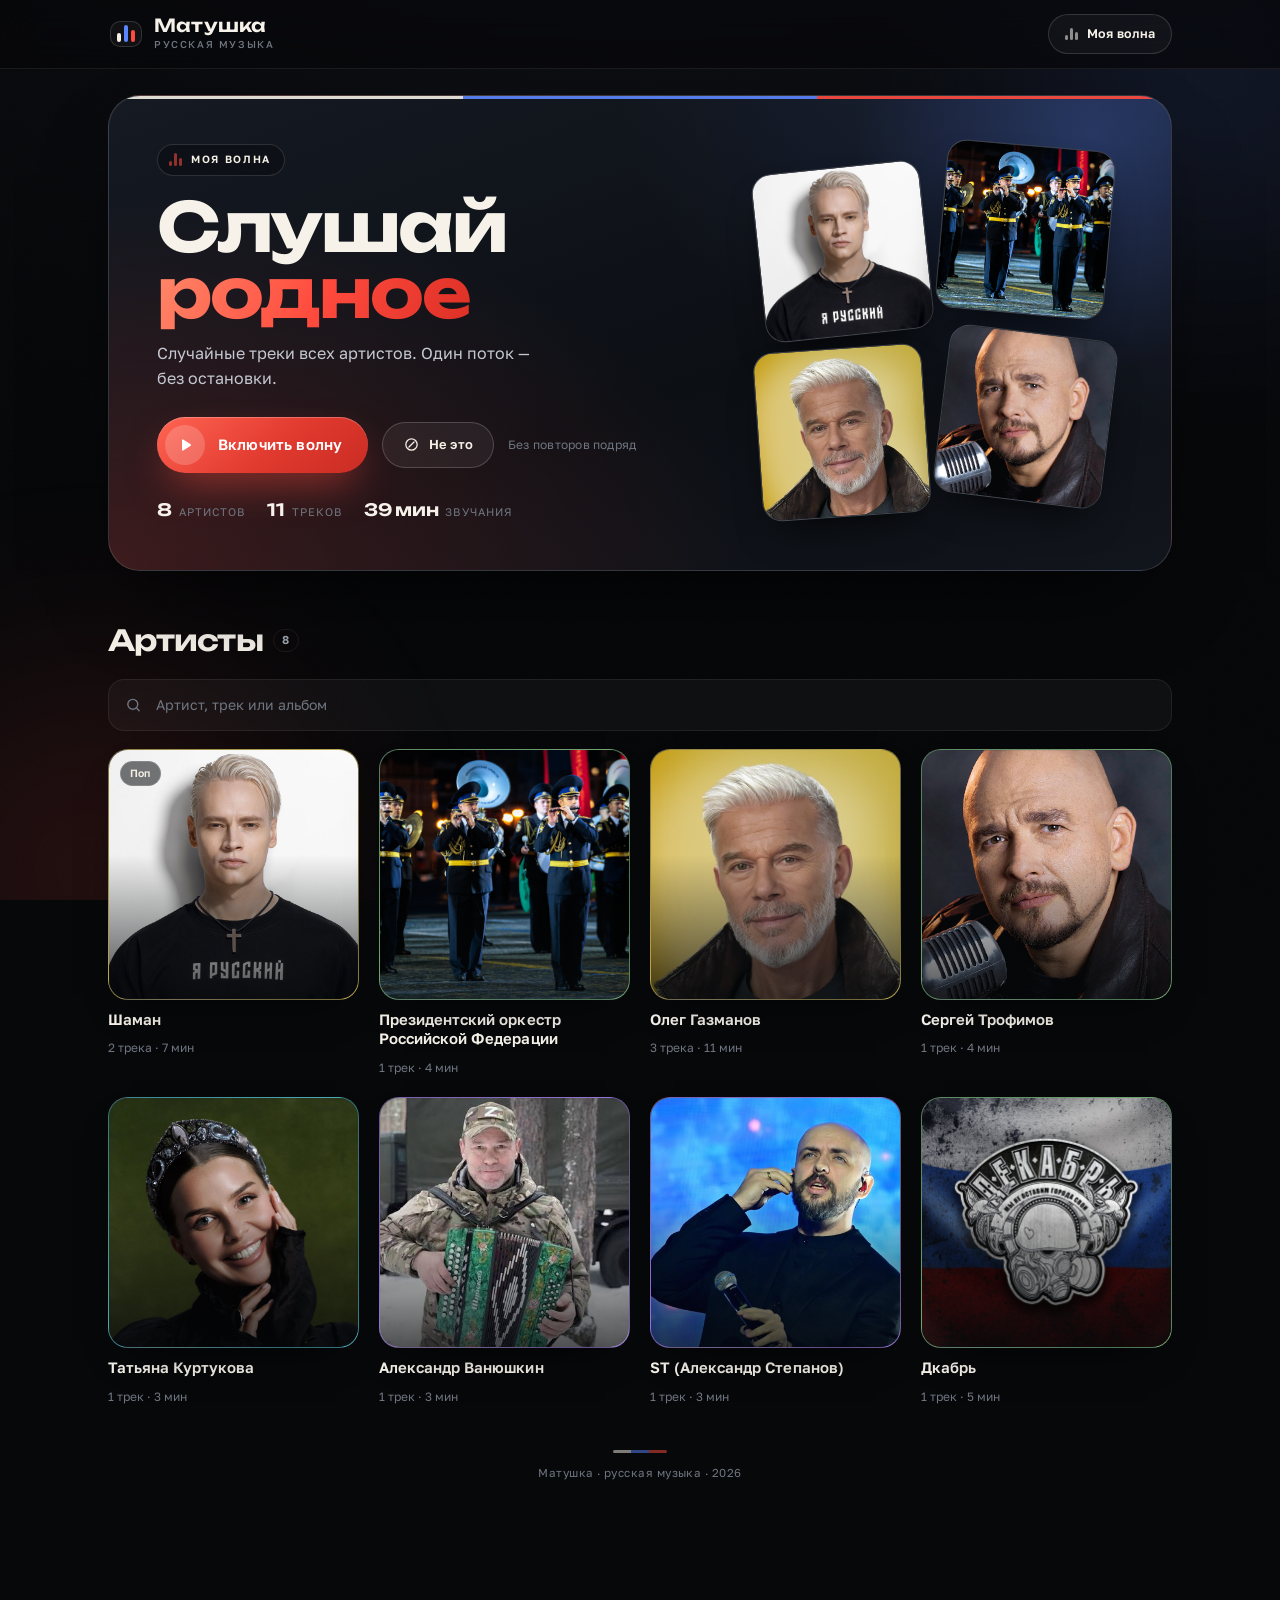
==== commit ae3f5cdf: "Удобный плеер: избранное, очередь, поиск, жанры, «Не это», восстановление позиции" ====
--- a/index.html
+++ b/index.html
@@ -16,7 +16,7 @@
   <link rel="preconnect" href="https://fonts.gstatic.com" crossorigin>
   <link href="https://fonts.googleapis.com/css2?family=Golos+Text:wght@400;500;600;700&family=Unbounded:wght@500;600;700&display=swap" rel="stylesheet">
 
-  <link rel="stylesheet" href="css/style.css?v=20261030">
+  <link rel="stylesheet" href="css/style.css?v=20261102">
 </head>
 <body>
   <a class="skip-link" href="#view">Перейти к содержимому</a>
@@ -106,6 +106,22 @@
             <path d="M18 5v14M4 5.5v13a1 1 0 0 0 1.55.83L15 13.83a1 1 0 0 0 0-1.66L5.55 4.67A1 1 0 0 0 4 5.5Z" fill="none" stroke="currentColor" stroke-width="2" stroke-linecap="round" stroke-linejoin="round"/>
           </svg>
         </button>
+
+        <button class="icon-btn player__extra" id="player-fav" type="button"
+                aria-pressed="false" aria-label="В избранное">
+          <svg viewBox="0 0 24 24" aria-hidden="true">
+            <path d="M12 20.2s-7.5-4.6-7.5-9.8A4.4 4.4 0 0 1 12 7.4a4.4 4.4 0 0 1 7.5 3c0 5.2-7.5 9.8-7.5 9.8Z"
+                  fill="none" stroke="currentColor" stroke-width="1.8" stroke-linejoin="round"/>
+          </svg>
+        </button>
+
+        <button class="icon-btn player__extra" id="queue-btn" type="button"
+                aria-expanded="false" aria-controls="queue" aria-label="Очередь">
+          <svg viewBox="0 0 24 24" aria-hidden="true">
+            <path d="M4 7h16M4 12h16M4 17h10" fill="none" stroke="currentColor"
+                  stroke-width="2" stroke-linecap="round"/>
+          </svg>
+        </button>
       </div>
 
       <div class="player__timeline">
@@ -134,12 +150,29 @@
     </div>
   </div>
 
+  <div class="queue" id="queue" hidden aria-label="Очередь треков">
+    <div class="queue__head">
+      <div class="queue__heading">
+        <strong>Далее</strong>
+        <span class="queue__mode" id="queue-mode">Моя волна</span>
+      </div>
+      <button class="queue__close" id="queue-close" type="button" aria-label="Закрыть очередь">
+        <svg viewBox="0 0 24 24" aria-hidden="true">
+          <path d="m6 6 12 12M18 6 6 18" fill="none" stroke="currentColor"
+                stroke-width="2" stroke-linecap="round"/>
+        </svg>
+      </button>
+    </div>
+    <ol class="queue__list" id="queue-list"></ol>
+  </div>
+
   <div class="toast" id="toast" role="status" aria-live="polite"></div>
+  <div class="sr-only" id="live" role="status" aria-live="polite"></div>
 
   <noscript>
     <div class="noscript">Для прослушивания музыки включите JavaScript в браузере.</div>
   </noscript>
 
-  <script type="module" src="js/app.js?v=20261030"></script>
+  <script type="module" src="js/app.js?v=20261102"></script>
 </body>
 </html>
--- a/css/style.css
+++ b/css/style.css
@@ -1835,7 +1835,7 @@
   }
 
   .track {
-    grid-template-columns: 44px 52px minmax(0, 1fr) minmax(0, 0.55fr) 60px;
+    grid-template-columns: 44px 52px minmax(0, 1fr) minmax(0, 0.55fr) 74px;
     gap: 14px;
     padding: 10px 18px;
   }
@@ -1850,7 +1850,7 @@
 
   .tracks__labels {
     display: grid;
-    grid-template-columns: 44px 52px minmax(0, 1fr) minmax(0, 0.55fr) 60px;
+    grid-template-columns: 44px 52px minmax(0, 1fr) minmax(0, 0.55fr) 74px;
     gap: 14px;
     align-items: center;
     padding: 12px 18px;
@@ -2208,3 +2208,545 @@
     animation: none;
   }
 }
+
+/* ============================================================
+   Обновления: поиск, жанры, избранное, очередь, ПК-плеер
+   ============================================================ */
+
+.sr-only {
+  position: absolute;
+  width: 1px;
+  height: 1px;
+  margin: -1px;
+  padding: 0;
+  overflow: hidden;
+  clip: rect(0 0 0 0);
+  white-space: nowrap;
+  border: 0;
+}
+
+.section__note {
+  color: var(--dim);
+  font-size: 11.5px;
+  letter-spacing: 0.01em;
+}
+
+/* ---------- Треки: кликабельная строка и сердечко ---------- */
+
+.track {
+  position: relative;
+}
+
+.track__hit {
+  position: absolute;
+  inset: 0;
+  z-index: 0;
+  width: 100%;
+  padding: 0;
+  border: 0;
+  border-radius: inherit;
+  background: transparent;
+  cursor: pointer;
+}
+
+.track__hit:focus-visible {
+  outline: 2px solid var(--blue);
+  outline-offset: -3px;
+  border-radius: 0;
+}
+
+.track__side {
+  position: relative;
+  z-index: 1;
+  display: flex;
+  align-items: center;
+  gap: 2px;
+  justify-self: end;
+}
+
+.track__fav {
+  display: grid;
+  place-items: center;
+  width: 32px;
+  height: 32px;
+  padding: 0;
+  border: 0;
+  border-radius: 50%;
+  background: transparent;
+  color: #767d88;
+  transition: color 0.18s, background 0.18s, transform 0.15s;
+}
+
+.track__fav svg {
+  width: 16px;
+  height: 16px;
+}
+
+.track__fav:hover {
+  color: var(--red-bright);
+  background: rgba(255, 255, 255, 0.06);
+}
+
+.track__fav:active {
+  transform: scale(0.92);
+}
+
+.track__fav[aria-pressed="true"] {
+  color: var(--red);
+}
+
+.track__fav[aria-pressed="true"] svg path {
+  fill: currentColor;
+}
+
+.track.is-linked {
+  animation: track-link 1.6s var(--ease) 1;
+}
+
+@keyframes track-link {
+  0% {
+    background: rgba(255, 75, 62, 0.22);
+  }
+  100% {
+    background: transparent;
+  }
+}
+
+/* ---------- Жанры ---------- */
+
+.chips {
+  display: flex;
+  flex-wrap: wrap;
+  gap: 8px;
+  margin: -2px 0 18px;
+}
+
+.genre-chip {
+  height: 34px;
+  padding: 0 15px;
+  border: 1px solid var(--line-strong);
+  border-radius: 999px;
+  background: rgba(255, 255, 255, 0.035);
+  color: var(--muted);
+  font-size: 12.5px;
+  font-weight: 500;
+  white-space: nowrap;
+  transition: color 0.18s, background 0.18s, border-color 0.18s;
+}
+
+.genre-chip:hover {
+  color: var(--text);
+  background: rgba(255, 255, 255, 0.075);
+}
+
+.genre-chip.is-active {
+  border-color: transparent;
+  background: linear-gradient(140deg, #ff6553, #d9342a);
+  color: #fff;
+  box-shadow: 0 10px 24px -12px rgba(255, 75, 62, 0.85);
+}
+
+/* ---------- Результаты поиска по трекам ---------- */
+
+.search-tracks {
+  margin: 0 0 20px;
+}
+
+.search-tracks__head {
+  display: flex;
+  align-items: center;
+  gap: 10px;
+  margin-bottom: 10px;
+  padding-left: 2px;
+  color: var(--dim);
+  font-size: 10.5px;
+  font-weight: 500;
+  letter-spacing: 0.14em;
+  text-transform: uppercase;
+}
+
+/* ---------- «Не это» ---------- */
+
+.hero__dislike {
+  height: 46px;
+  padding: 0 20px;
+  font-size: 13px;
+}
+
+.hero__dislike svg {
+  width: 17px;
+  height: 17px;
+}
+
+/* ---------- Дополнительные кнопки плеера ---------- */
+
+.player__extra {
+  display: none;
+}
+
+.player__extra[aria-pressed="true"] {
+  color: var(--red);
+}
+
+.player__extra[aria-pressed="true"] svg path {
+  fill: currentColor;
+}
+
+.player.is-open .player__extra {
+  display: grid;
+}
+
+.is-ios .player__volume {
+  display: none !important;
+}
+
+/* ---------- Очередь ---------- */
+
+.queue {
+  position: fixed;
+  right: 12px;
+  bottom: calc(var(--player-space) + 10px);
+  z-index: 65;
+  display: flex;
+  flex-direction: column;
+  width: min(420px, calc(100vw - 24px));
+  max-height: min(58vh, 520px);
+  overflow: hidden;
+  border: 1px solid var(--line-strong);
+  border-radius: var(--radius-lg);
+  background: rgba(14, 17, 23, 0.96);
+  backdrop-filter: blur(24px) saturate(1.3);
+  -webkit-backdrop-filter: blur(24px) saturate(1.3);
+  box-shadow: 0 30px 70px -20px rgba(0, 0, 0, 0.85);
+  animation: queue-in 0.22s var(--ease) both;
+}
+
+.queue[hidden] {
+  display: none;
+}
+
+@keyframes queue-in {
+  from {
+    opacity: 0;
+    transform: translateY(10px);
+  }
+  to {
+    opacity: 1;
+    transform: none;
+  }
+}
+
+.queue__head {
+  display: flex;
+  align-items: center;
+  justify-content: space-between;
+  gap: 12px;
+  padding: 14px 14px 10px 18px;
+  border-bottom: 1px solid var(--line);
+}
+
+.queue__heading {
+  display: flex;
+  flex-direction: column;
+  gap: 2px;
+}
+
+.queue__heading strong {
+  font-family: var(--font-display);
+  font-size: 15px;
+  font-weight: 600;
+  letter-spacing: -0.01em;
+}
+
+.queue__mode {
+  color: var(--dim);
+  font-size: 11.5px;
+}
+
+.queue__close {
+  display: grid;
+  place-items: center;
+  width: 34px;
+  height: 34px;
+  padding: 0;
+  border: 0;
+  border-radius: 50%;
+  background: rgba(255, 255, 255, 0.05);
+  color: var(--muted);
+  transition: color 0.18s, background 0.18s;
+}
+
+.queue__close:hover {
+  color: var(--text);
+  background: rgba(255, 255, 255, 0.09);
+}
+
+.queue__close svg {
+  width: 16px;
+  height: 16px;
+}
+
+.queue__list {
+  margin: 0;
+  padding: 6px;
+  list-style: none;
+  overflow-y: auto;
+  overscroll-behavior: contain;
+}
+
+.queue__item {
+  display: flex;
+  align-items: center;
+  gap: 4px;
+  border-radius: 14px;
+}
+
+.queue__item.is-active {
+  background: linear-gradient(90deg, rgba(255, 75, 62, 0.14), transparent 80%);
+}
+
+.queue__play {
+  display: flex;
+  flex: 1 1 auto;
+  align-items: center;
+  gap: 10px;
+  min-width: 0;
+  padding: 8px 6px 8px 10px;
+  border: 0;
+  border-radius: 14px;
+  background: transparent;
+  color: inherit;
+  text-align: left;
+}
+
+.queue__play:hover {
+  background: rgba(255, 255, 255, 0.05);
+}
+
+.queue__num {
+  width: 20px;
+  color: var(--dim);
+  font-size: 11px;
+  font-variant-numeric: tabular-nums;
+}
+
+.queue__text {
+  display: flex;
+  flex-direction: column;
+  gap: 1px;
+  min-width: 0;
+}
+
+.queue__title {
+  overflow: hidden;
+  font-size: 13px;
+  white-space: nowrap;
+  text-overflow: ellipsis;
+}
+
+.queue__item.is-active .queue__title {
+  color: var(--red-bright);
+  font-weight: 600;
+}
+
+.queue__artist {
+  overflow: hidden;
+  color: var(--dim);
+  font-size: 11px;
+  white-space: nowrap;
+  text-overflow: ellipsis;
+}
+
+.queue__dur {
+  margin-left: auto;
+  color: var(--dim);
+  font-size: 11px;
+  font-variant-numeric: tabular-nums;
+}
+
+.queue__remove {
+  flex: none;
+  width: 30px;
+  height: 30px;
+  padding: 0;
+  border: 0;
+  border-radius: 50%;
+  background: transparent;
+  color: var(--dim);
+  font-size: 17px;
+  line-height: 1;
+  opacity: 0;
+  transition: opacity 0.15s, color 0.15s;
+}
+
+.queue__item:hover .queue__remove,
+.queue__remove:focus-visible {
+  opacity: 1;
+  color: var(--text);
+}
+
+.queue__empty {
+  padding: 18px;
+  color: var(--dim);
+  font-size: 12.5px;
+  text-align: center;
+}
+
+@media (hover: none) {
+  .queue__remove {
+    opacity: 1;
+  }
+}
+
+/* ---------- ПК: полноэкранный плеер по клику на обложку ---------- */
+
+@media (min-width: 900px) {
+  .player__extra {
+    display: grid;
+  }
+
+  .player:not(.is-open) .player__art {
+    cursor: pointer;
+  }
+
+  .queue {
+    right: max(16px, calc((100vw - var(--page)) / 2));
+    bottom: 118px;
+  }
+
+  .player.is-open {
+    top: 0;
+    right: 0;
+    bottom: 0;
+    left: 0;
+    width: 100%;
+    border: 0;
+    border-radius: 0;
+    background: transparent;
+    box-shadow: none;
+    backdrop-filter: none;
+    -webkit-backdrop-filter: none;
+    overflow: visible;
+    translate: none;
+    animation: none;
+    padding-bottom: 0;
+  }
+
+  .player.is-open .player__backdrop {
+    position: fixed;
+    inset: -40px;
+    z-index: 0;
+    display: block;
+    background-image: var(--art, none);
+    background-size: cover;
+    background-position: center;
+    filter: blur(54px) saturate(1.3);
+    transform: scale(1.15);
+  }
+
+  .player.is-open .player__backdrop::after {
+    content: "";
+    position: absolute;
+    inset: 0;
+    background: radial-gradient(80% 70% at 50% 30%, rgba(6, 8, 11, 0.62), rgba(5, 7, 9, 0.96) 75%);
+  }
+
+  .player.is-open .player__panel {
+    position: relative;
+    z-index: 2;
+    display: flex;
+    flex-direction: column;
+    align-items: center;
+    justify-content: center;
+    gap: 20px;
+    height: 100vh;
+    max-width: none;
+    padding: 40px 24px;
+    text-align: center;
+  }
+
+  .player.is-open .player__close {
+    position: fixed;
+    top: 24px;
+    right: 24px;
+    left: auto;
+    display: grid;
+    place-items: center;
+    width: 46px;
+    height: 46px;
+    padding: 0;
+    border: 1px solid var(--line-strong);
+    border-radius: 50%;
+    background: rgba(255, 255, 255, 0.06);
+    color: var(--cream);
+  }
+
+  .player.is-open .player__close svg {
+    width: 20px;
+    height: 20px;
+  }
+
+  .player.is-open .player__art {
+    width: min(32vw, 300px);
+    height: min(32vw, 300px);
+    border-radius: 30px;
+    box-shadow: 0 50px 110px -30px rgba(0, 0, 0, 0.9);
+    cursor: default;
+  }
+
+  .player.is-open .player__art-letter {
+    font-size: 76px;
+  }
+
+  .player.is-open .player__meta {
+    align-items: center;
+    max-width: 640px;
+    gap: 6px;
+  }
+
+  .player.is-open .player__title {
+    font-size: 24px;
+    line-height: 1.2;
+    white-space: normal;
+    text-align: center;
+  }
+
+  .player.is-open .player__artist {
+    font-size: 14px;
+    text-align: center;
+  }
+
+  .player.is-open .player__controls {
+    gap: 14px;
+  }
+
+  .player.is-open .icon-btn {
+    width: 46px;
+    height: 46px;
+  }
+
+  .player.is-open .icon-btn svg {
+    width: 22px;
+    height: 22px;
+  }
+
+  .player.is-open .icon-btn--play {
+    width: 66px;
+    height: 66px;
+  }
+
+  .player.is-open .player__timeline {
+    position: static;
+    transform: none;
+    width: min(560px, 100%);
+    height: auto;
+  }
+
+  .player.is-open .player__time {
+    display: block;
+  }
+
+  .player.is-open .player__volume {
+    display: flex;
+  }
+}
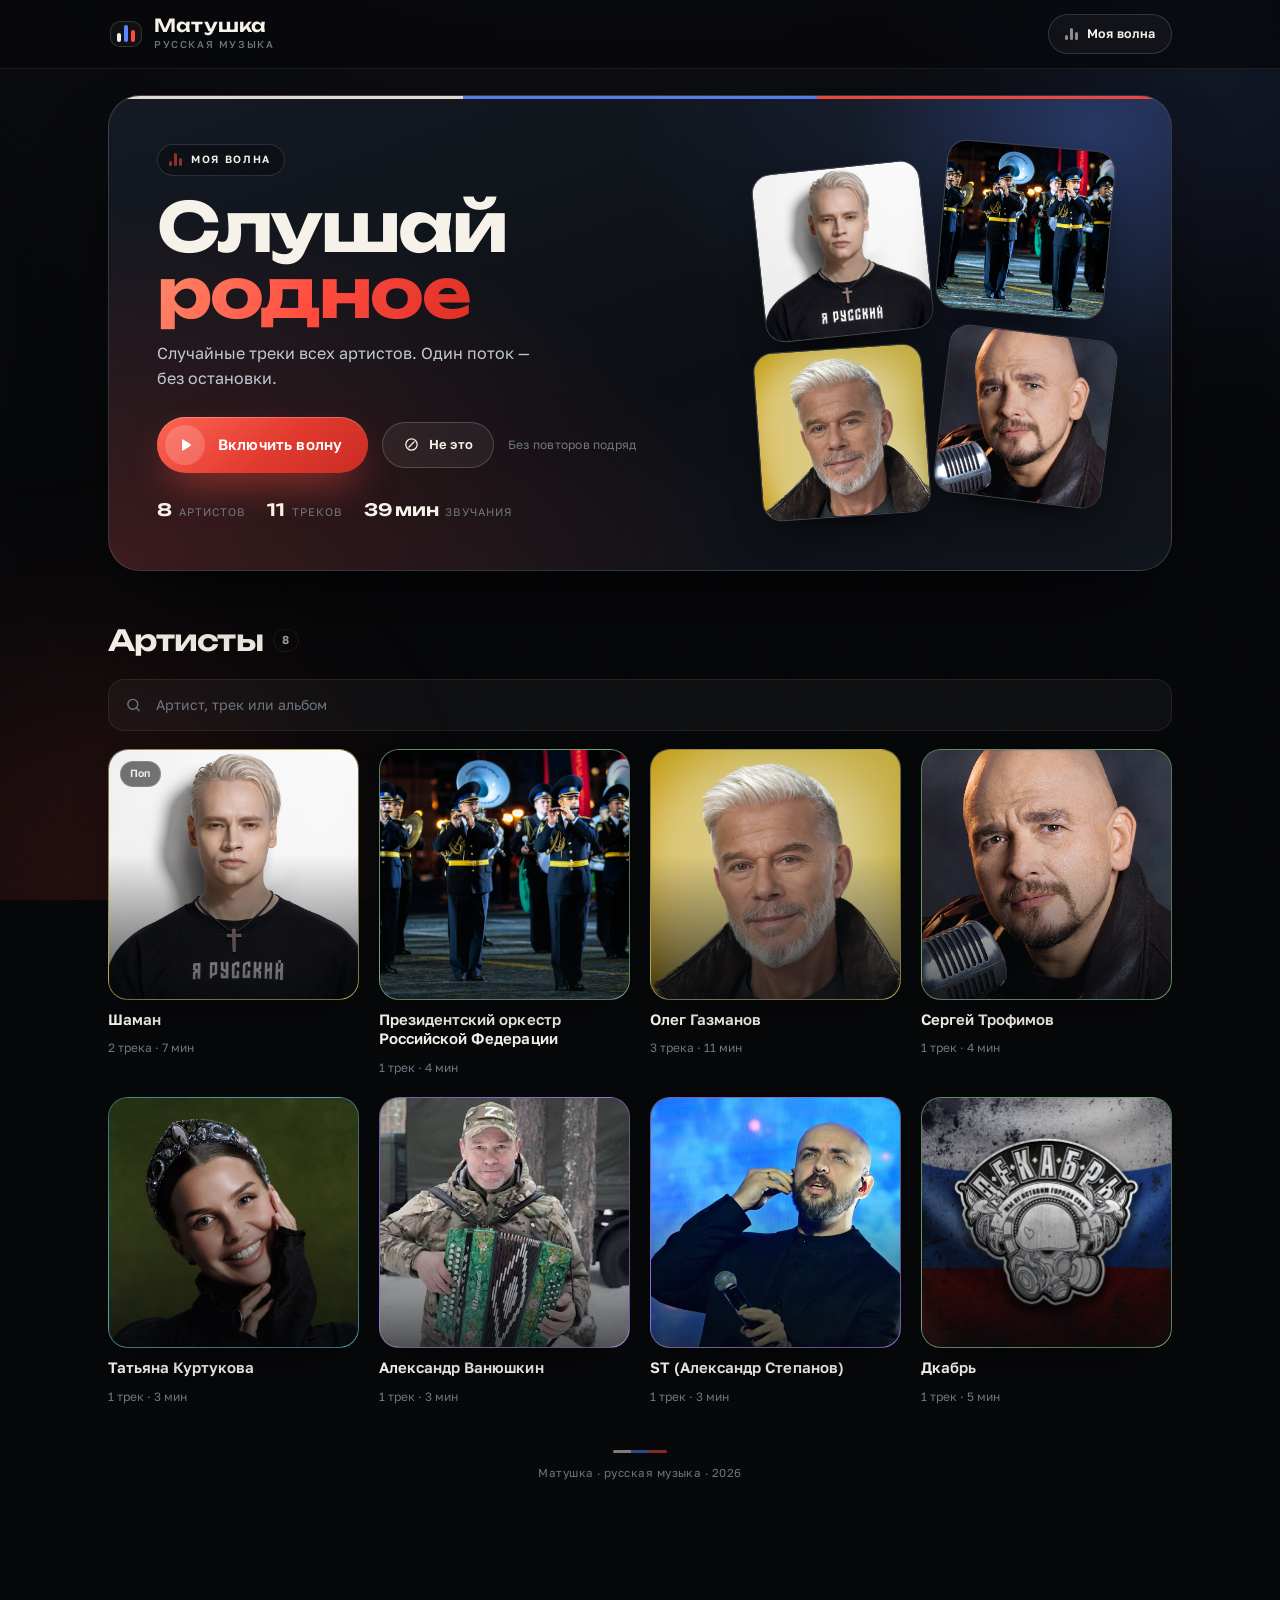
==== commit c57d3a94: "Плеер: ползунок двигается вместе с треком, перемотка не сбрасывается" ====
--- a/index.html
+++ b/index.html
@@ -16,7 +16,7 @@
   <link rel="preconnect" href="https://fonts.gstatic.com" crossorigin>
   <link href="https://fonts.googleapis.com/css2?family=Golos+Text:wght@400;500;600;700&family=Unbounded:wght@500;600;700&display=swap" rel="stylesheet">
 
-  <link rel="stylesheet" href="css/style.css?v=20261102">
+  <link rel="stylesheet" href="css/style.css?v=20261103">
 </head>
 <body>
   <a class="skip-link" href="#view">Перейти к содержимому</a>
@@ -173,6 +173,6 @@
     <div class="noscript">Для прослушивания музыки включите JavaScript в браузере.</div>
   </noscript>
 
-  <script type="module" src="js/app.js?v=20261102"></script>
+  <script type="module" src="js/app.js?v=20261103"></script>
 </body>
 </html>
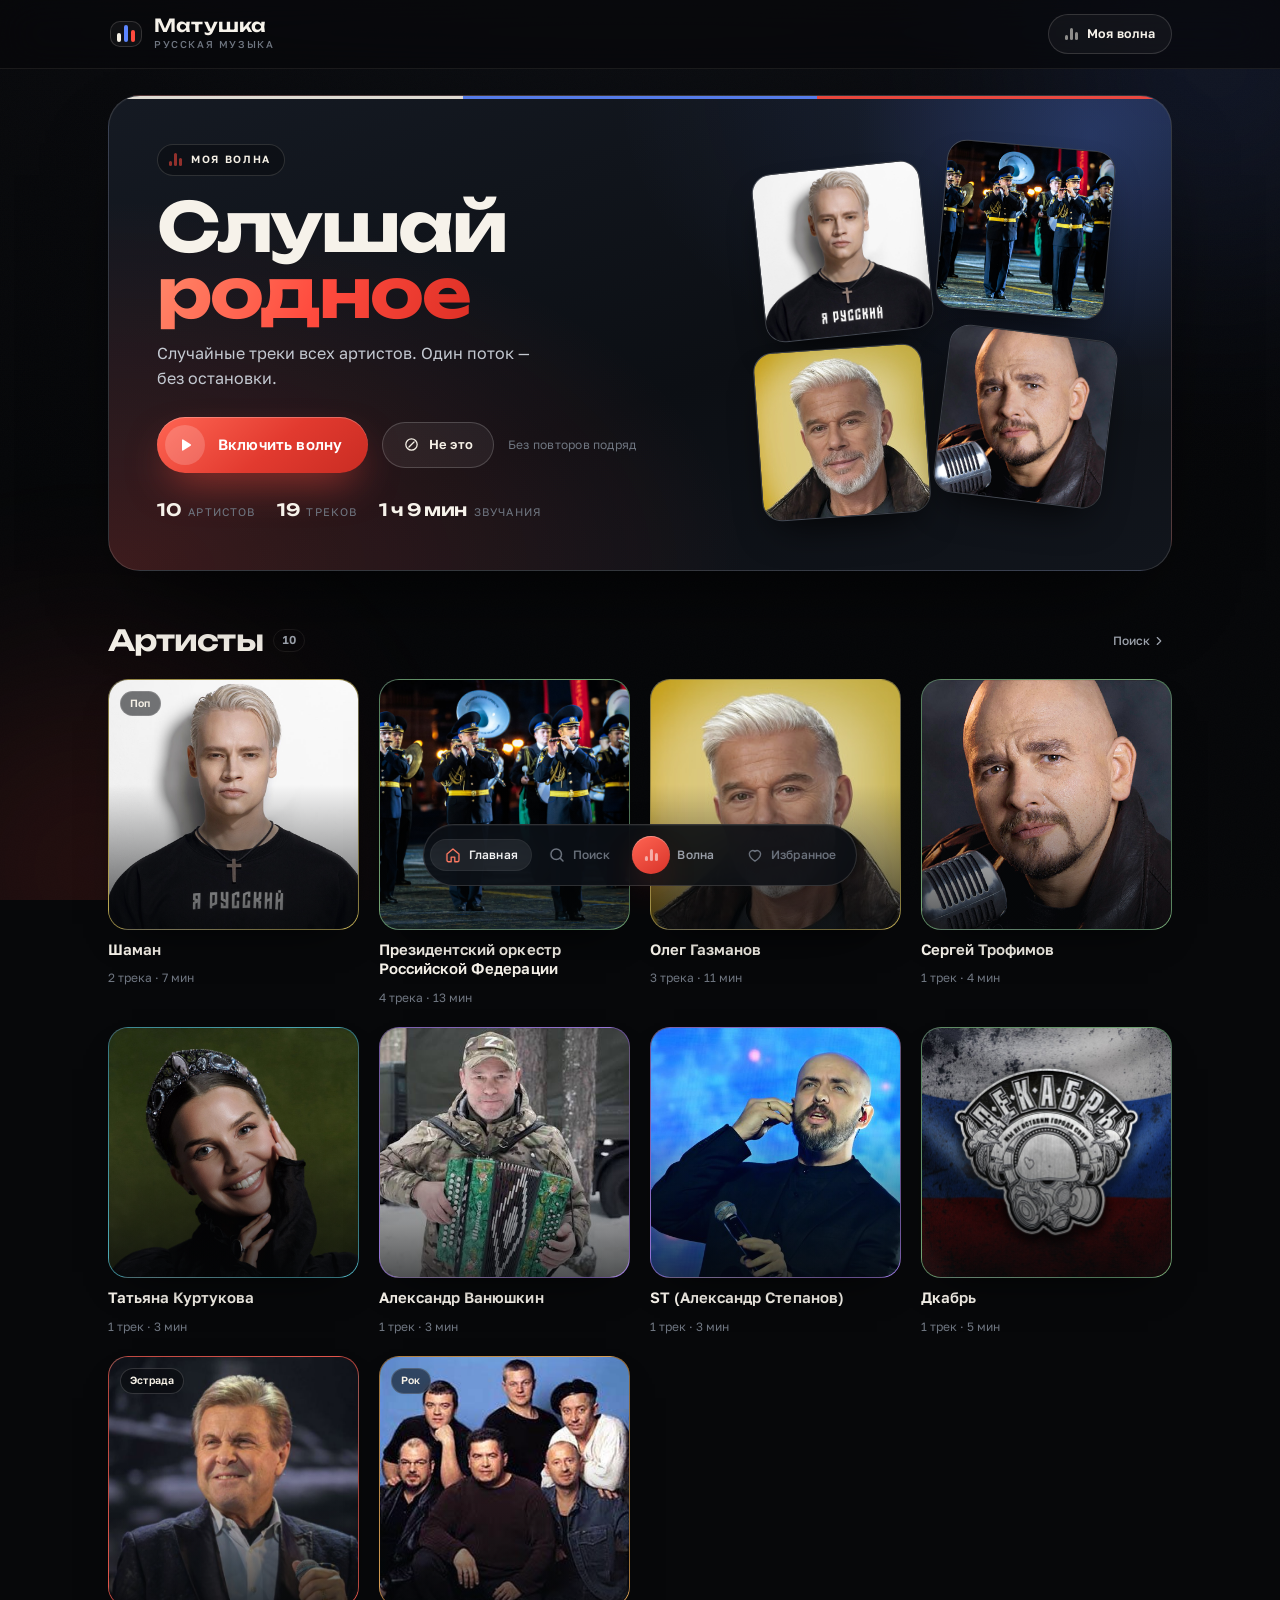
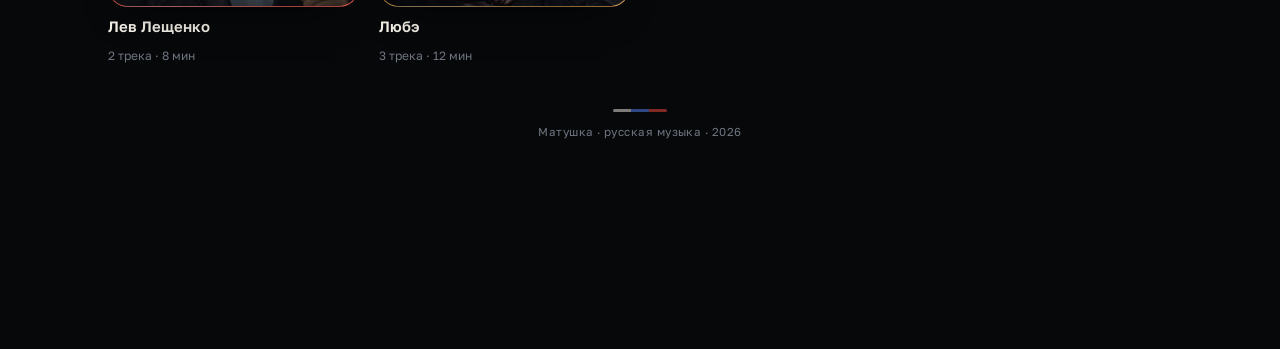
==== commit aeae131d: "Нижняя навигация: поиск и избранное отдельными экранами" ====
--- a/index.html
+++ b/index.html
@@ -16,7 +16,7 @@
   <link rel="preconnect" href="https://fonts.gstatic.com" crossorigin>
   <link href="https://fonts.googleapis.com/css2?family=Golos+Text:wght@400;500;600;700&family=Unbounded:wght@500;600;700&display=swap" rel="stylesheet">
 
-  <link rel="stylesheet" href="css/style.css?v=20261103">
+  <link rel="stylesheet" href="css/style.css?v=20261104">
 </head>
 <body>
   <a class="skip-link" href="#view">Перейти к содержимому</a>
@@ -64,6 +64,50 @@
     </footer>
   </div>
 
+  <nav class="dock" aria-label="Основная навигация">
+    <div class="dock__inner">
+      <a class="dock__item" href="#/" data-dock="home">
+        <span class="dock__icon" aria-hidden="true">
+          <svg viewBox="0 0 24 24">
+            <path d="M4 10.6 12 4l8 6.6V19a2 2 0 0 1-2 2h-3.6v-6.2H9.6V21H6a2 2 0 0 1-2-2v-8.4Z"
+                  fill="none" stroke="currentColor" stroke-width="1.8"
+                  stroke-linecap="round" stroke-linejoin="round"/>
+          </svg>
+        </span>
+        <span class="dock__label">Главная</span>
+      </a>
+
+      <a class="dock__item" href="#/search" data-dock="search">
+        <span class="dock__icon" aria-hidden="true">
+          <svg viewBox="0 0 24 24">
+            <circle cx="11" cy="11" r="7" fill="none" stroke="currentColor" stroke-width="2"/>
+            <path d="m20 20-3.6-3.6" fill="none" stroke="currentColor" stroke-width="2" stroke-linecap="round"/>
+          </svg>
+        </span>
+        <span class="dock__label">Поиск</span>
+      </a>
+
+      <button class="dock__wave" id="dock-wave" type="button"
+              aria-label="Включить мою волну" aria-pressed="false">
+        <span class="dock__orb" aria-hidden="true">
+          <span class="eq"><span></span><span></span><span></span></span>
+        </span>
+        <span class="dock__label">Волна</span>
+      </button>
+
+      <a class="dock__item" href="#/favorites" data-dock="favorites">
+        <span class="dock__icon" aria-hidden="true">
+          <svg viewBox="0 0 24 24">
+            <path d="M12 20.2s-7.5-4.6-7.5-9.8A4.4 4.4 0 0 1 12 7.4a4.4 4.4 0 0 1 7.5 3c0 5.2-7.5 9.8-7.5 9.8Z"
+                  fill="none" stroke="currentColor" stroke-width="1.8" stroke-linejoin="round"/>
+          </svg>
+        </span>
+        <span class="dock__label">Избранное</span>
+        <span class="dock__badge" id="dock-fav-count" hidden>0</span>
+      </a>
+    </div>
+  </nav>
+
   <div class="player" id="player" hidden>
     <div class="player__backdrop" aria-hidden="true"></div>
 
@@ -173,6 +217,6 @@
     <div class="noscript">Для прослушивания музыки включите JavaScript в браузере.</div>
   </noscript>
 
-  <script type="module" src="js/app.js?v=20261103"></script>
+  <script type="module" src="js/app.js?v=20261104"></script>
 </body>
 </html>
--- a/css/style.css
+++ b/css/style.css
@@ -28,6 +28,7 @@
   --page: 1120px;
   --gutter: clamp(16px, 4vw, 28px);
   --player-space: 108px;
+  --dock-space: calc(64px + env(safe-area-inset-bottom, 0px));
   --ease: cubic-bezier(0.22, 0.61, 0.36, 1);
 
   --font-body: "Golos Text", "Segoe UI", system-ui, -apple-system, Arial, sans-serif;
@@ -297,7 +298,7 @@
   flex-direction: column;
   align-items: center;
   gap: 12px;
-  padding: 44px 0 calc(var(--player-space) + 20px);
+  padding: 44px 0 calc(var(--player-space) + var(--dock-space) + 16px);
   color: var(--dim);
   font-size: 11.5px;
   letter-spacing: 0.04em;
@@ -1456,9 +1457,9 @@
   position: fixed;
   left: 0;
   right: 0;
-  bottom: 0;
+  bottom: var(--dock-space);
   z-index: 60;
-  padding-bottom: env(safe-area-inset-bottom, 0px);
+  padding-bottom: 0;
   background: rgba(12, 15, 20, 0.88);
   border-top: 1px solid var(--line-strong);
   backdrop-filter: blur(24px) saturate(1.4);
@@ -1790,7 +1791,7 @@
 .toast {
   position: fixed;
   left: 50%;
-  bottom: calc(var(--player-space) + 8px);
+  bottom: calc(var(--dock-space) + var(--player-space) + 8px);
   z-index: 70;
   max-width: calc(100% - 32px);
   padding: 11px 18px;
@@ -1934,7 +1935,7 @@
   .player {
     left: 50%;
     right: auto;
-    bottom: 18px;
+    bottom: var(--dock-space);
     width: min(var(--page), calc(100% - 32px));
     translate: -50% 0;
     padding-bottom: 0;
@@ -1976,11 +1977,11 @@
   }
 
   .toast {
-    bottom: 132px;
+    bottom: calc(var(--dock-space) + 110px);
   }
 
   .footer {
-    padding-bottom: 150px;
+    padding-bottom: calc(var(--dock-space) + 120px);
   }
 }
 
@@ -2405,7 +2406,7 @@
 .queue {
   position: fixed;
   right: 12px;
-  bottom: calc(var(--player-space) + 10px);
+  bottom: calc(var(--dock-space) + var(--player-space) + 10px);
   z-index: 65;
   display: flex;
   flex-direction: column;
@@ -2611,7 +2612,7 @@
 
   .queue {
     right: max(16px, calc((100vw - var(--page)) / 2));
-    bottom: 118px;
+    bottom: calc(var(--dock-space) + 100px);
   }
 
   .player.is-open {
@@ -2750,3 +2751,571 @@
     display: flex;
   }
 }
+
+/* ============================================================
+   Нижняя навигация и новые экраны: поиск, избранное
+   ============================================================ */
+
+/* ---------- Нижний док ---------- */
+
+.dock {
+  position: fixed;
+  left: 0;
+  right: 0;
+  bottom: 0;
+  z-index: 55;
+  padding: 7px 10px calc(7px + env(safe-area-inset-bottom, 0px));
+  border-top: 1px solid var(--line);
+  background: linear-gradient(180deg, rgba(13, 16, 21, 0.86), rgba(7, 8, 10, 0.97));
+  backdrop-filter: blur(22px) saturate(1.35);
+  -webkit-backdrop-filter: blur(22px) saturate(1.35);
+  box-shadow: 0 -18px 44px rgba(0, 0, 0, 0.4);
+  transition: opacity 0.2s ease, visibility 0.2s ease;
+}
+
+body.player-open .dock {
+  opacity: 0;
+  visibility: hidden;
+  pointer-events: none;
+}
+
+.dock__inner {
+  display: grid;
+  grid-template-columns: repeat(4, minmax(0, 1fr));
+  align-items: end;
+  gap: 2px;
+  width: 100%;
+  max-width: 520px;
+  margin: 0 auto;
+}
+
+.dock__item,
+.dock__wave {
+  position: relative;
+  display: flex;
+  flex-direction: column;
+  align-items: center;
+  gap: 3px;
+  padding: 4px 2px;
+  border: 0;
+  border-radius: 14px;
+  background: transparent;
+  color: var(--dim);
+  font-size: 10px;
+  font-weight: 500;
+  letter-spacing: 0.01em;
+  line-height: 1.15;
+  transition: color 0.2s, background 0.2s, transform 0.15s;
+}
+
+.dock__item:hover,
+.dock__wave:hover {
+  color: var(--text);
+}
+
+.dock__icon {
+  display: grid;
+  place-items: center;
+  width: 42px;
+  height: 27px;
+  border-radius: 10px;
+  transition: background 0.2s, color 0.2s, box-shadow 0.2s;
+}
+
+.dock__icon svg {
+  width: 21px;
+  height: 21px;
+}
+
+.dock__item.is-active {
+  color: #fff;
+}
+
+.dock__item.is-active .dock__icon {
+  color: var(--red-bright);
+  background: rgba(255, 75, 62, 0.15);
+  box-shadow: inset 0 0 0 1px rgba(255, 75, 62, 0.28);
+}
+
+.dock__label {
+  max-width: 100%;
+  overflow: hidden;
+  font-size: 10px;
+  white-space: nowrap;
+  text-overflow: ellipsis;
+}
+
+.dock__badge {
+  position: absolute;
+  top: -1px;
+  right: calc(50% - 27px);
+  display: grid;
+  place-items: center;
+  min-width: 17px;
+  height: 17px;
+  padding: 0 5px;
+  border-radius: 999px;
+  background: linear-gradient(140deg, #ff6553, #d9342a);
+  color: #fff;
+  font-size: 9.5px;
+  font-weight: 700;
+  line-height: 1;
+  box-shadow: 0 4px 10px rgba(255, 75, 62, 0.45);
+}
+
+.dock__badge[hidden] {
+  display: none;
+}
+
+.dock__wave {
+  padding-bottom: 4px;
+  color: var(--muted);
+}
+
+.dock__orb {
+  display: grid;
+  place-items: center;
+  width: 52px;
+  height: 52px;
+  margin-top: -24px;
+  border: 4px solid #0b0d11;
+  border-radius: 50%;
+  background: linear-gradient(145deg, #ff6553, #d9342a);
+  box-shadow:
+    0 16px 34px -12px rgba(255, 75, 62, 0.8),
+    inset 0 1px 0 rgba(255, 255, 255, 0.32);
+  transition: transform 0.18s, filter 0.18s, box-shadow 0.2s;
+}
+
+.dock__orb .eq {
+  height: 15px;
+}
+
+.dock__orb .eq span {
+  width: 3px;
+  background: #fff;
+}
+
+.dock__wave:hover .dock__orb {
+  filter: brightness(1.07);
+  transform: translateY(-1px);
+}
+
+.dock__wave:active .dock__orb {
+  transform: scale(0.96);
+}
+
+.dock__wave.is-active .dock__orb {
+  box-shadow:
+    0 0 0 3px rgba(255, 75, 62, 0.22),
+    0 16px 34px -12px rgba(255, 75, 62, 0.92),
+    inset 0 1px 0 rgba(255, 255, 255, 0.32);
+}
+
+.dock__wave.is-active .dock__label {
+  color: var(--red-bright);
+}
+
+/* ---------- Заголовки страниц ---------- */
+
+.page-head {
+  max-width: 720px;
+  margin: 8px 0 clamp(20px, 3vw, 30px);
+}
+
+.page-head__eyebrow {
+  display: inline-flex;
+  align-items: center;
+  gap: 8px;
+  color: var(--red-bright);
+  font-size: 10.5px;
+  font-weight: 600;
+  letter-spacing: 0.16em;
+  text-transform: uppercase;
+}
+
+.page-head__eyebrow svg {
+  width: 15px;
+  height: 15px;
+}
+
+.page-head__title {
+  margin: 12px 0 0;
+  font-family: var(--font-display);
+  font-size: clamp(28px, 5vw, 44px);
+  font-weight: 700;
+  line-height: 1.04;
+  letter-spacing: -0.035em;
+}
+
+.page-head__title em {
+  font-style: normal;
+  background: linear-gradient(100deg, #ff8a75, #ff4b3e 55%, #d3332a);
+  background-clip: text;
+  -webkit-background-clip: text;
+  color: transparent;
+}
+
+.page-head__text {
+  max-width: 60ch;
+  margin: 10px 0 0;
+  color: var(--muted);
+  font-size: 14px;
+  line-height: 1.6;
+}
+
+/* ---------- Поиск ---------- */
+
+.search-wrap {
+  margin-bottom: 20px;
+}
+
+.search--lg input {
+  height: 58px;
+  padding-left: 52px;
+  padding-right: 52px;
+  border-radius: 18px;
+  background: rgba(255, 255, 255, 0.045);
+  font-size: 15px;
+}
+
+.search--lg svg {
+  left: 19px;
+  width: 19px;
+  height: 19px;
+}
+
+.search__clear {
+  position: absolute;
+  right: 10px;
+  top: 50%;
+  display: grid;
+  place-items: center;
+  width: 34px;
+  height: 34px;
+  padding: 0;
+  border: 0;
+  border-radius: 50%;
+  background: rgba(255, 255, 255, 0.07);
+  color: var(--muted);
+  transform: translateY(-50%);
+  transition: color 0.18s, background 0.18s;
+}
+
+.search__clear[hidden] {
+  display: none;
+}
+
+.search__clear:hover {
+  color: var(--text);
+  background: rgba(255, 255, 255, 0.12);
+}
+
+.search__clear svg {
+  position: static;
+  width: 16px;
+  height: 16px;
+  transform: none;
+  color: currentColor;
+}
+
+.search-wrap .chips {
+  margin-bottom: 0;
+}
+
+.section--flat {
+  margin-top: 24px;
+}
+
+.section__link {
+  display: inline-flex;
+  align-items: center;
+  gap: 2px;
+  padding: 5px 6px 5px 11px;
+  border-radius: 999px;
+  color: var(--muted);
+  font-size: 12px;
+  font-weight: 500;
+  transition: color 0.18s, background 0.18s;
+}
+
+.section__link svg {
+  width: 14px;
+  height: 14px;
+}
+
+.section__link:hover {
+  color: var(--text);
+  background: rgba(255, 255, 255, 0.06);
+}
+
+/* ---------- Избранное: карточка коллекции ---------- */
+
+.collection {
+  position: relative;
+  display: grid;
+  grid-template-columns: auto minmax(0, 1fr);
+  align-items: center;
+  gap: clamp(16px, 3vw, 30px);
+  overflow: hidden;
+  padding: clamp(18px, 3vw, 28px);
+  border: 1px solid var(--line-strong);
+  border-radius: var(--radius-xl);
+  background:
+    radial-gradient(80% 120% at 6% 0%, rgba(255, 75, 62, 0.24), transparent 60%),
+    radial-gradient(90% 120% at 100% 100%, rgba(92, 134, 255, 0.14), transparent 62%),
+    linear-gradient(150deg, #181b23, #0c0f14 72%);
+  box-shadow:
+    0 30px 70px -40px rgba(0, 0, 0, 0.9),
+    inset 0 1px 0 rgba(255, 255, 255, 0.06);
+  isolation: isolate;
+}
+
+.collection__art {
+  position: relative;
+  display: grid;
+  place-items: center;
+  width: clamp(88px, 18vw, 140px);
+  aspect-ratio: 1;
+  border-radius: 24px;
+  background:
+    radial-gradient(120% 120% at 25% 15%, rgba(255, 255, 255, 0.24), transparent 50%),
+    linear-gradient(145deg, #ff6553, #c22a22);
+  box-shadow:
+    0 24px 50px -22px rgba(255, 75, 62, 0.8),
+    inset 0 0 0 1px rgba(255, 255, 255, 0.18);
+}
+
+.collection__heart {
+  display: grid;
+  place-items: center;
+  color: rgba(255, 255, 255, 0.95);
+}
+
+.collection__heart svg {
+  width: clamp(34px, 7vw, 54px);
+  height: auto;
+}
+
+.collection__heart svg path {
+  fill: currentColor;
+  stroke: none;
+}
+
+.collection__label {
+  color: var(--red-bright);
+  font-size: 10px;
+  font-weight: 600;
+  letter-spacing: 0.18em;
+  text-transform: uppercase;
+}
+
+.collection__title {
+  margin: 6px 0 0;
+  font-family: var(--font-display);
+  font-size: clamp(24px, 4vw, 36px);
+  font-weight: 700;
+  line-height: 1.05;
+  letter-spacing: -0.03em;
+}
+
+.collection__meta {
+  display: flex;
+  flex-wrap: wrap;
+  align-items: center;
+  gap: 7px;
+  margin: 8px 0 0;
+  color: var(--muted);
+  font-size: 12.5px;
+}
+
+.collection__dot {
+  color: var(--dim);
+}
+
+.collection__actions {
+  display: flex;
+  flex-wrap: wrap;
+  gap: 8px;
+  margin-top: 16px;
+}
+
+.collection__actions .btn {
+  height: 42px;
+  padding: 0 16px;
+  font-size: 12.5px;
+}
+
+/* ---------- Избранное: пустое состояние ---------- */
+
+.favorites-empty {
+  display: flex;
+  flex-direction: column;
+  align-items: center;
+  gap: 10px;
+  margin-top: 24px;
+  padding: clamp(28px, 5vw, 46px) 22px;
+  border: 1px dashed var(--line-strong);
+  border-radius: var(--radius-xl);
+  background: rgba(255, 255, 255, 0.02);
+  text-align: center;
+}
+
+.favorites-empty__icon {
+  display: grid;
+  place-items: center;
+  width: 64px;
+  height: 64px;
+  border: 1px solid rgba(255, 75, 62, 0.25);
+  border-radius: 50%;
+  background: rgba(255, 75, 62, 0.12);
+  color: var(--red-bright);
+}
+
+.favorites-empty__icon svg {
+  width: 26px;
+  height: 26px;
+}
+
+.favorites-empty h2 {
+  margin: 4px 0 0;
+  font-family: var(--font-display);
+  font-size: 20px;
+  font-weight: 600;
+  letter-spacing: -0.02em;
+}
+
+.favorites-empty p {
+  max-width: 46ch;
+  margin: 0;
+  color: var(--muted);
+  font-size: 13.5px;
+  line-height: 1.6;
+}
+
+.favorites-empty__actions {
+  display: flex;
+  flex-wrap: wrap;
+  justify-content: center;
+  gap: 8px;
+  margin-top: 8px;
+}
+
+.favorites-empty__actions .btn {
+  height: 44px;
+}
+
+/* ---------- Док на планшетах и ПК ---------- */
+
+@media (min-width: 900px) {
+  :root {
+    --dock-space: 88px;
+  }
+
+  .dock {
+    left: 50%;
+    right: auto;
+    bottom: 14px;
+    width: auto;
+    padding: 6px;
+    border: 1px solid var(--line-strong);
+    border-radius: 999px;
+    background: rgba(12, 15, 20, 0.9);
+    box-shadow:
+      0 26px 60px -24px rgba(0, 0, 0, 0.9),
+      inset 0 1px 0 rgba(255, 255, 255, 0.05);
+    transform: translateX(-50%);
+  }
+
+  .dock__inner {
+    display: flex;
+    align-items: center;
+    gap: 2px;
+    width: auto;
+  }
+
+  .dock__item,
+  .dock__wave {
+    flex-direction: row;
+    gap: 7px;
+    padding: 7px 14px;
+    border-radius: 999px;
+    font-size: 12px;
+  }
+
+  .dock__icon {
+    width: auto;
+    height: auto;
+    border-radius: 0;
+    background: none !important;
+    box-shadow: none !important;
+    color: inherit;
+  }
+
+  .dock__icon svg {
+    width: 18px;
+    height: 18px;
+  }
+
+  .dock__item.is-active {
+    color: #fff;
+    background: rgba(255, 255, 255, 0.08);
+    box-shadow: inset 0 0 0 1px rgba(255, 255, 255, 0.06);
+  }
+
+  .dock__item.is-active .dock__icon {
+    color: var(--red-bright);
+  }
+
+  .dock__label {
+    font-size: 12px;
+  }
+
+  .dock__badge {
+    position: static;
+    margin-left: -2px;
+  }
+
+  .dock__wave {
+    padding: 5px 16px 5px 6px;
+  }
+
+  .dock__orb {
+    width: 38px;
+    height: 38px;
+    margin-top: 0;
+    border-width: 0;
+  }
+
+  .dock__orb .eq {
+    height: 12px;
+  }
+
+  .page-head {
+    margin-top: 12px;
+  }
+}
+
+/* ---------- Очень узкие телефоны ---------- */
+
+@media (max-width: 380px) {
+  .dock__label {
+    font-size: 9px;
+  }
+
+  .dock__orb {
+    width: 48px;
+    height: 48px;
+    margin-top: -20px;
+  }
+
+  .collection {
+    grid-template-columns: 1fr;
+    justify-items: start;
+  }
+
+  .collection__art {
+    width: 84px;
+    border-radius: 20px;
+  }
+}
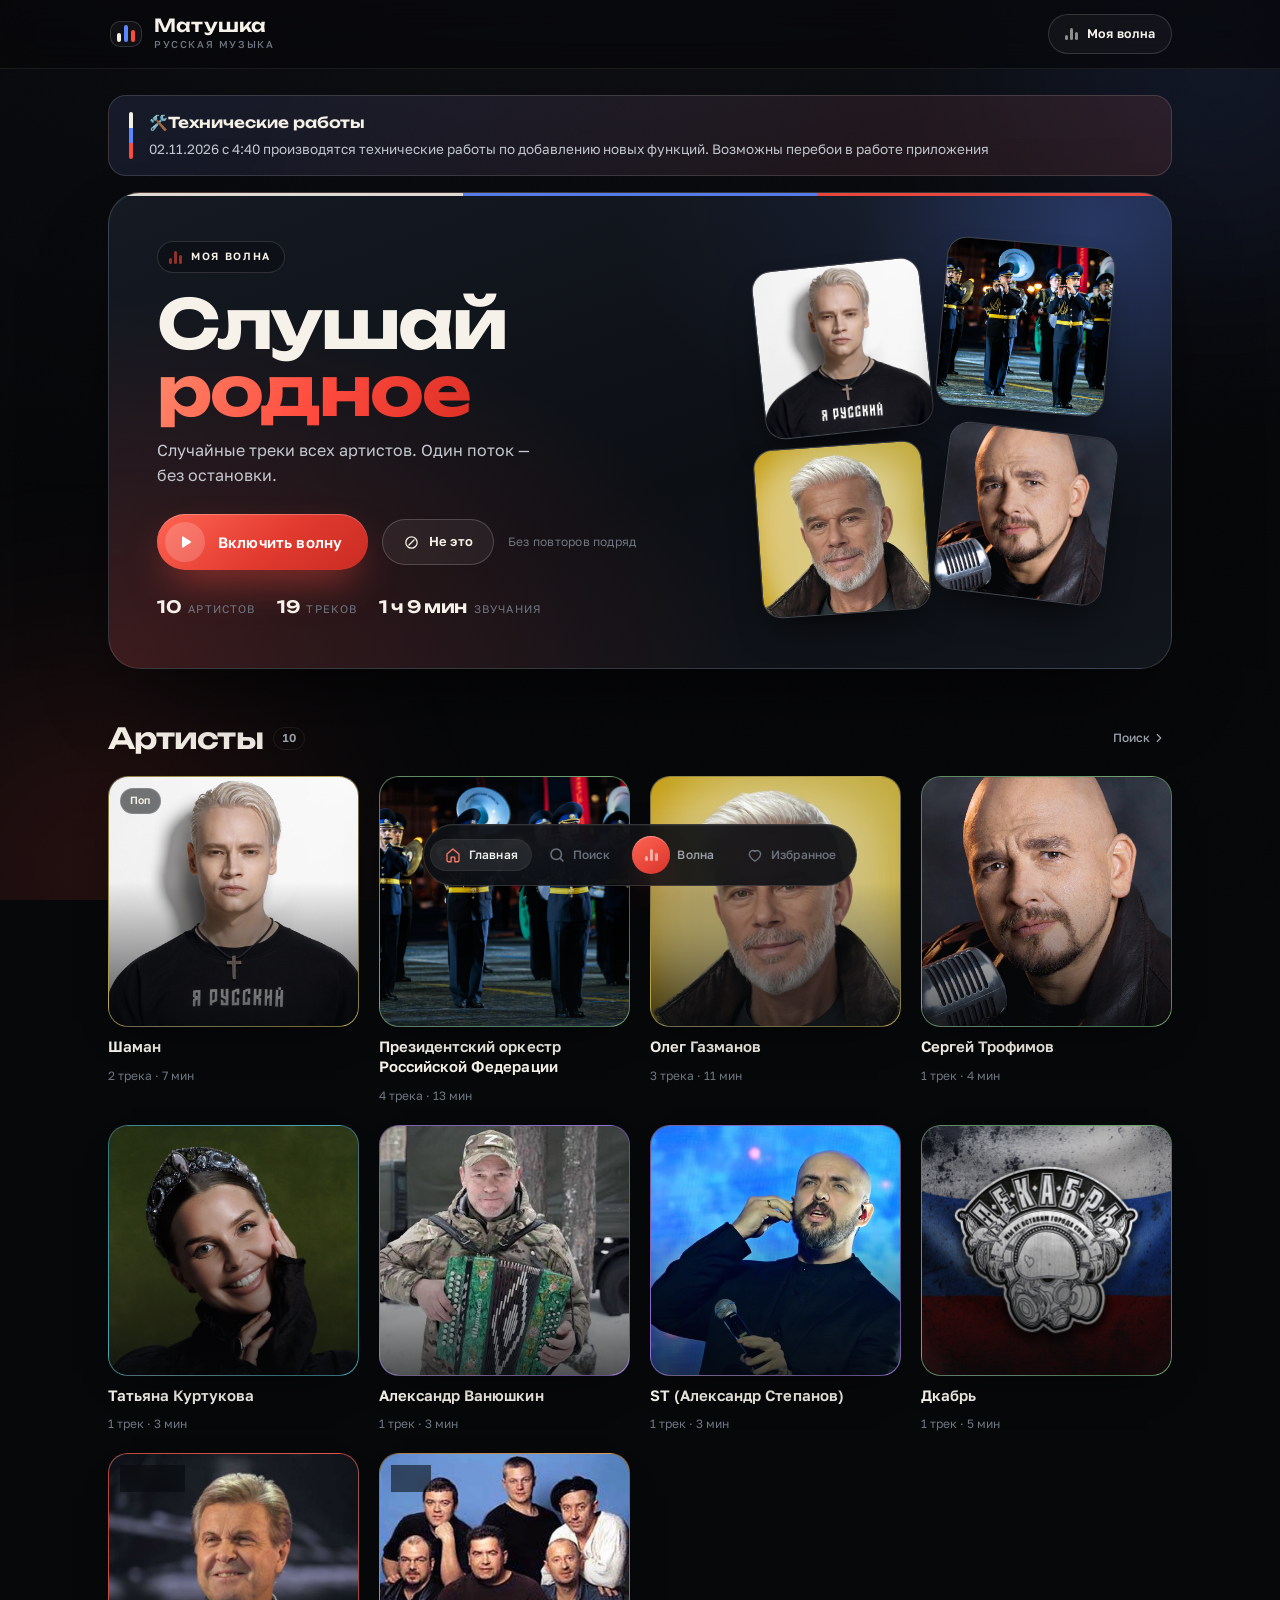
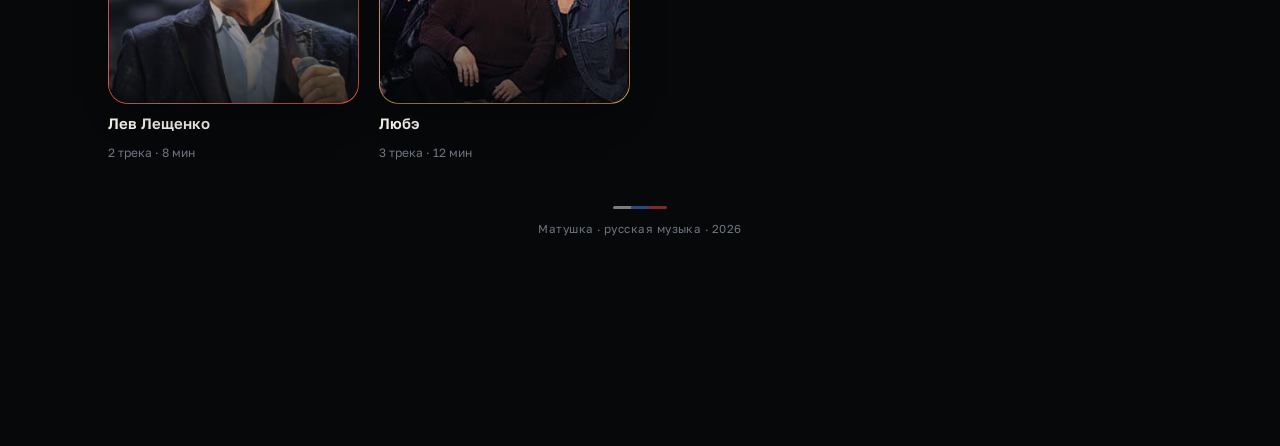
==== commit 5c7e9d10: "Мобильная полировка: нижний стек, таймер сна, свайпы, Поделиться" ====
--- a/index.html
+++ b/index.html
@@ -6,6 +6,11 @@
   <meta name="theme-color" content="#07080a">
   <meta name="color-scheme" content="dark">
   <meta name="description" content="Матушка — национальный музыкальный плеер. Моя волна, артисты и их треки.">
+  <meta name="apple-mobile-web-app-capable" content="yes">
+  <meta name="mobile-web-app-capable" content="yes">
+  <meta name="apple-mobile-web-app-status-bar-style" content="black-translucent">
+  <meta name="apple-mobile-web-app-title" content="Матушка">
+  <meta name="format-detection" content="telephone=no">
   <title>Матушка — русская музыка</title>
 
   <link rel="icon" href="img/icon.svg" type="image/svg+xml">
@@ -16,7 +21,7 @@
   <link rel="preconnect" href="https://fonts.gstatic.com" crossorigin>
   <link href="https://fonts.googleapis.com/css2?family=Golos+Text:wght@400;500;600;700&family=Unbounded:wght@500;600;700&display=swap" rel="stylesheet">
 
-  <link rel="stylesheet" href="css/style.css?v=20261104">
+  <link rel="stylesheet" href="css/style.css?v=20261105">
 </head>
 <body>
   <a class="skip-link" href="#view">Перейти к содержимому</a>
@@ -191,6 +196,27 @@
         <input class="player__volume-range" id="volume" type="range"
                min="0" max="1" step="0.01" value="1" aria-label="Громкость">
       </div>
+
+      <div class="player__tools">
+        <button class="player__tool" id="sleep-btn" type="button"
+                aria-haspopup="dialog" aria-controls="sleep" aria-expanded="false">
+          <svg viewBox="0 0 24 24" aria-hidden="true">
+            <path d="M20 14.2A8.2 8.2 0 0 1 9.8 4a8.4 8.4 0 1 0 10.2 10.2Z"
+                  fill="none" stroke="currentColor" stroke-width="1.8"
+                  stroke-linecap="round" stroke-linejoin="round"/>
+          </svg>
+          <span id="sleep-label">Таймер сна</span>
+        </button>
+
+        <button class="player__tool" id="share-btn" type="button">
+          <svg viewBox="0 0 24 24" aria-hidden="true">
+            <path d="M12 15V4m0 0L8.5 7.5M12 4l3.5 3.5M5 13v5.5A1.5 1.5 0 0 0 6.5 20h11a1.5 1.5 0 0 0 1.5-1.5V13"
+                  fill="none" stroke="currentColor" stroke-width="1.8"
+                  stroke-linecap="round" stroke-linejoin="round"/>
+          </svg>
+          <span>Поделиться</span>
+        </button>
+      </div>
     </div>
   </div>
 
@@ -210,6 +236,33 @@
     <ol class="queue__list" id="queue-list"></ol>
   </div>
 
+  <div class="sheet" id="sleep" hidden>
+    <div class="sheet__panel" role="dialog" aria-modal="true" aria-labelledby="sleep-title">
+      <div class="sheet__head">
+        <h2 class="sheet__title" id="sleep-title">Таймер сна</h2>
+        <button class="sheet__close" id="sleep-close" type="button" aria-label="Закрыть таймер сна">
+          <svg viewBox="0 0 24 24" aria-hidden="true">
+            <path d="m6 6 12 12M18 6 6 18" fill="none" stroke="currentColor"
+                  stroke-width="2" stroke-linecap="round"/>
+          </svg>
+        </button>
+      </div>
+
+      <p class="sheet__text">Музыка выключится сама — можно спокойно засыпать.</p>
+
+      <div class="sheet__options" id="sleep-options">
+        <button class="sheet__option" type="button" data-sleep="0">Выкл</button>
+        <button class="sheet__option" type="button" data-sleep="15">15 минут</button>
+        <button class="sheet__option" type="button" data-sleep="30">30 минут</button>
+        <button class="sheet__option" type="button" data-sleep="45">45 минут</button>
+        <button class="sheet__option" type="button" data-sleep="60">1 час</button>
+        <button class="sheet__option" type="button" data-sleep="90">1,5 часа</button>
+      </div>
+
+      <p class="sheet__status" id="sleep-status" hidden></p>
+    </div>
+  </div>
+
   <div class="toast" id="toast" role="status" aria-live="polite"></div>
   <div class="sr-only" id="live" role="status" aria-live="polite"></div>
 
@@ -217,6 +270,6 @@
     <div class="noscript">Для прослушивания музыки включите JavaScript в браузере.</div>
   </noscript>
 
-  <script type="module" src="js/app.js?v=20261104"></script>
+  <script type="module" src="js/app.js?v=20261105"></script>
 </body>
 </html>
--- a/css/style.css
+++ b/css/style.css
@@ -3319,3 +3319,360 @@
     border-radius: 20px;
   }
 }
+
+/* ============================================================
+   Мобильная полировка (2026-11-05)
+   Нижний стек: плеер больше не перекрывает кнопку «Волна».
+   Безопасные зоны iPhone, удобные тап-зоны, таймер сна.
+   ============================================================ */
+
+button,
+a,
+[role="button"] {
+  touch-action: manipulation;
+}
+
+.player__tools {
+  display: none;
+}
+
+@media (max-width: 899px) {
+  :root {
+    --dock-space: calc(70px + env(safe-area-inset-bottom, 0px));
+    --player-space: 0px;
+  }
+
+  /* Место под мини-плеер появляется только когда он реально виден. */
+  body.has-player {
+    --player-space: 92px;
+  }
+
+  /* Верхняя панель не залезает под вырез камеры. */
+  .topbar {
+    padding-top: env(safe-area-inset-top, 0px);
+  }
+
+  /* iOS не зумит страницу при фокусе на поиске. */
+  input,
+  select,
+  textarea {
+    font-size: 16px;
+  }
+
+  /* ---------- Нижний док ---------- */
+
+  .dock {
+    padding: 6px 8px calc(6px + env(safe-area-inset-bottom, 0px));
+  }
+
+  .dock__inner {
+    align-items: stretch;
+  }
+
+  .dock__item,
+  .dock__wave {
+    justify-content: center;
+    gap: 3px;
+    min-height: 58px;
+    padding: 5px 2px;
+  }
+
+  .dock__icon {
+    height: 28px;
+  }
+
+  .dock__label {
+    font-size: 9.5px;
+  }
+
+  .dock__badge {
+    top: 0;
+    right: calc(50% - 24px);
+  }
+
+  /* «Волна» остаётся акцентной, но целиком внутри дока. */
+  .dock__orb {
+    width: 34px;
+    height: 34px;
+    margin-top: 0;
+    border: 0;
+    border-radius: 50%;
+    box-shadow:
+      0 8px 18px -6px rgba(255, 75, 62, 0.75),
+      inset 0 1px 0 rgba(255, 255, 255, 0.3);
+  }
+
+  .dock__orb .eq {
+    height: 13px;
+  }
+
+  .dock__orb .eq span {
+    width: 2.5px;
+  }
+
+  .dock__wave:hover .dock__orb,
+  .dock__wave:active .dock__orb {
+    transform: none;
+  }
+
+  .dock__wave.is-active .dock__orb {
+    box-shadow:
+      0 0 0 3px rgba(255, 75, 62, 0.2),
+      0 10px 22px -8px rgba(255, 75, 62, 0.95),
+      inset 0 1px 0 rgba(255, 255, 255, 0.3);
+  }
+
+  /* ---------- Удобные тап-зоны ---------- */
+
+  .track__fav {
+    width: 40px;
+    height: 40px;
+  }
+
+  .track__fav svg {
+    width: 19px;
+    height: 19px;
+  }
+
+  .search__clear {
+    width: 40px;
+    height: 40px;
+  }
+
+  .queue__remove {
+    width: 40px;
+    height: 40px;
+    font-size: 20px;
+  }
+
+  .queue__play {
+    min-height: 52px;
+  }
+
+  /* ---------- Инструменты полноэкранного плеера ---------- */
+
+  .player.is-open .player__tools {
+    display: flex;
+    gap: 8px;
+    width: 100%;
+    max-width: 360px;
+  }
+
+  .player.is-open .player__panel {
+    overflow-y: auto;
+    overscroll-behavior: contain;
+    touch-action: pan-y;
+  }
+
+  .player__tool {
+    flex: 1 1 0;
+    display: inline-flex;
+    align-items: center;
+    justify-content: center;
+    gap: 6px;
+    height: 42px;
+    padding: 0 10px;
+    overflow: hidden;
+    border: 1px solid var(--line-strong);
+    border-radius: 999px;
+    background: rgba(255, 255, 255, 0.05);
+    color: var(--muted);
+    font-size: 12px;
+    font-weight: 500;
+    white-space: nowrap;
+  }
+
+  .player__tool span {
+    overflow: hidden;
+    text-overflow: ellipsis;
+  }
+
+  .player__tool svg {
+    flex: none;
+    width: 16px;
+    height: 16px;
+  }
+
+  .player__tool:active {
+    transform: scale(0.97);
+  }
+
+  .player__tool.is-active {
+    border-color: rgba(255, 75, 62, 0.45);
+    background: rgba(255, 75, 62, 0.12);
+    color: var(--red-bright);
+  }
+}
+
+/* Невысокие экраны: полноэкранный плеер влезает целиком. */
+@media (max-width: 899px) and (max-height: 740px) {
+  .player.is-open .player__panel {
+    gap: 12px;
+    padding-top: max(16px, env(safe-area-inset-top));
+    padding-bottom: calc(14px + env(safe-area-inset-bottom));
+  }
+
+  .player.is-open .player__art {
+    width: min(52vw, 240px);
+    height: min(52vw, 240px);
+    border-radius: 24px;
+  }
+
+  .player.is-open .player__art-letter {
+    font-size: 52px;
+  }
+
+  .player.is-open .player__title {
+    font-size: 19px;
+  }
+
+  .player.is-open .icon-btn--play {
+    width: 62px;
+    height: 62px;
+  }
+}
+
+/* ---------- Шторка таймера сна ---------- */
+
+.sheet {
+  position: fixed;
+  inset: 0;
+  z-index: 80;
+  display: flex;
+  align-items: flex-end;
+  justify-content: center;
+  background: rgba(4, 5, 7, 0.62);
+  backdrop-filter: blur(6px);
+  -webkit-backdrop-filter: blur(6px);
+  animation: sheet-fade 0.18s ease both;
+}
+
+.sheet[hidden] {
+  display: none;
+}
+
+.sheet__panel {
+  width: 100%;
+  max-width: 520px;
+  padding: 20px 20px calc(18px + env(safe-area-inset-bottom, 0px));
+  border: 1px solid var(--line-strong);
+  border-bottom: 0;
+  border-radius: 26px 26px 0 0;
+  background: linear-gradient(180deg, #141922, #0d1016);
+  box-shadow: 0 -24px 70px rgba(0, 0, 0, 0.65);
+  animation: sheet-up 0.26s var(--ease) both;
+}
+
+.sheet__head {
+  display: flex;
+  align-items: center;
+  justify-content: space-between;
+  gap: 12px;
+}
+
+.sheet__title {
+  margin: 0;
+  font-family: var(--font-display);
+  font-size: 20px;
+  font-weight: 700;
+  letter-spacing: -0.02em;
+}
+
+.sheet__close {
+  display: grid;
+  place-items: center;
+  width: 40px;
+  height: 40px;
+  padding: 0;
+  border: 1px solid var(--line-strong);
+  border-radius: 50%;
+  background: rgba(255, 255, 255, 0.05);
+  color: var(--text);
+}
+
+.sheet__close svg {
+  width: 18px;
+  height: 18px;
+}
+
+.sheet__text {
+  margin: 8px 0 16px;
+  color: var(--muted);
+  font-size: 13px;
+}
+
+.sheet__options {
+  display: grid;
+  grid-template-columns: repeat(2, minmax(0, 1fr));
+  gap: 8px;
+}
+
+.sheet__option {
+  height: 48px;
+  padding: 0 14px;
+  border: 1px solid var(--line);
+  border-radius: 14px;
+  background: rgba(255, 255, 255, 0.04);
+  color: var(--text);
+  font-size: 14px;
+  font-weight: 500;
+  text-align: center;
+  transition: border-color 0.18s, background 0.18s, color 0.18s;
+}
+
+.sheet__option:active {
+  transform: scale(0.98);
+}
+
+.sheet__option[aria-pressed="true"] {
+  border-color: rgba(255, 75, 62, 0.5);
+  background: rgba(255, 75, 62, 0.14);
+  color: var(--red-bright);
+}
+
+.sheet__status {
+  margin: 14px 0 0;
+  color: var(--dim);
+  font-size: 12px;
+  text-align: center;
+}
+
+@keyframes sheet-fade {
+  from {
+    opacity: 0;
+  }
+  to {
+    opacity: 1;
+  }
+}
+
+@keyframes sheet-up {
+  from {
+    transform: translateY(18px);
+  }
+  to {
+    transform: none;
+  }
+}
+
+@media (min-width: 900px) {
+  .sheet {
+    align-items: center;
+  }
+
+  .sheet__panel {
+    border-bottom: 1px solid var(--line-strong);
+    border-radius: 26px;
+  }
+
+  .sheet__options {
+    grid-template-columns: repeat(3, minmax(0, 1fr));
+  }
+}
+
+@media (prefers-reduced-motion: reduce) {
+  .sheet,
+  .sheet__panel {
+    animation: none;
+  }
+}
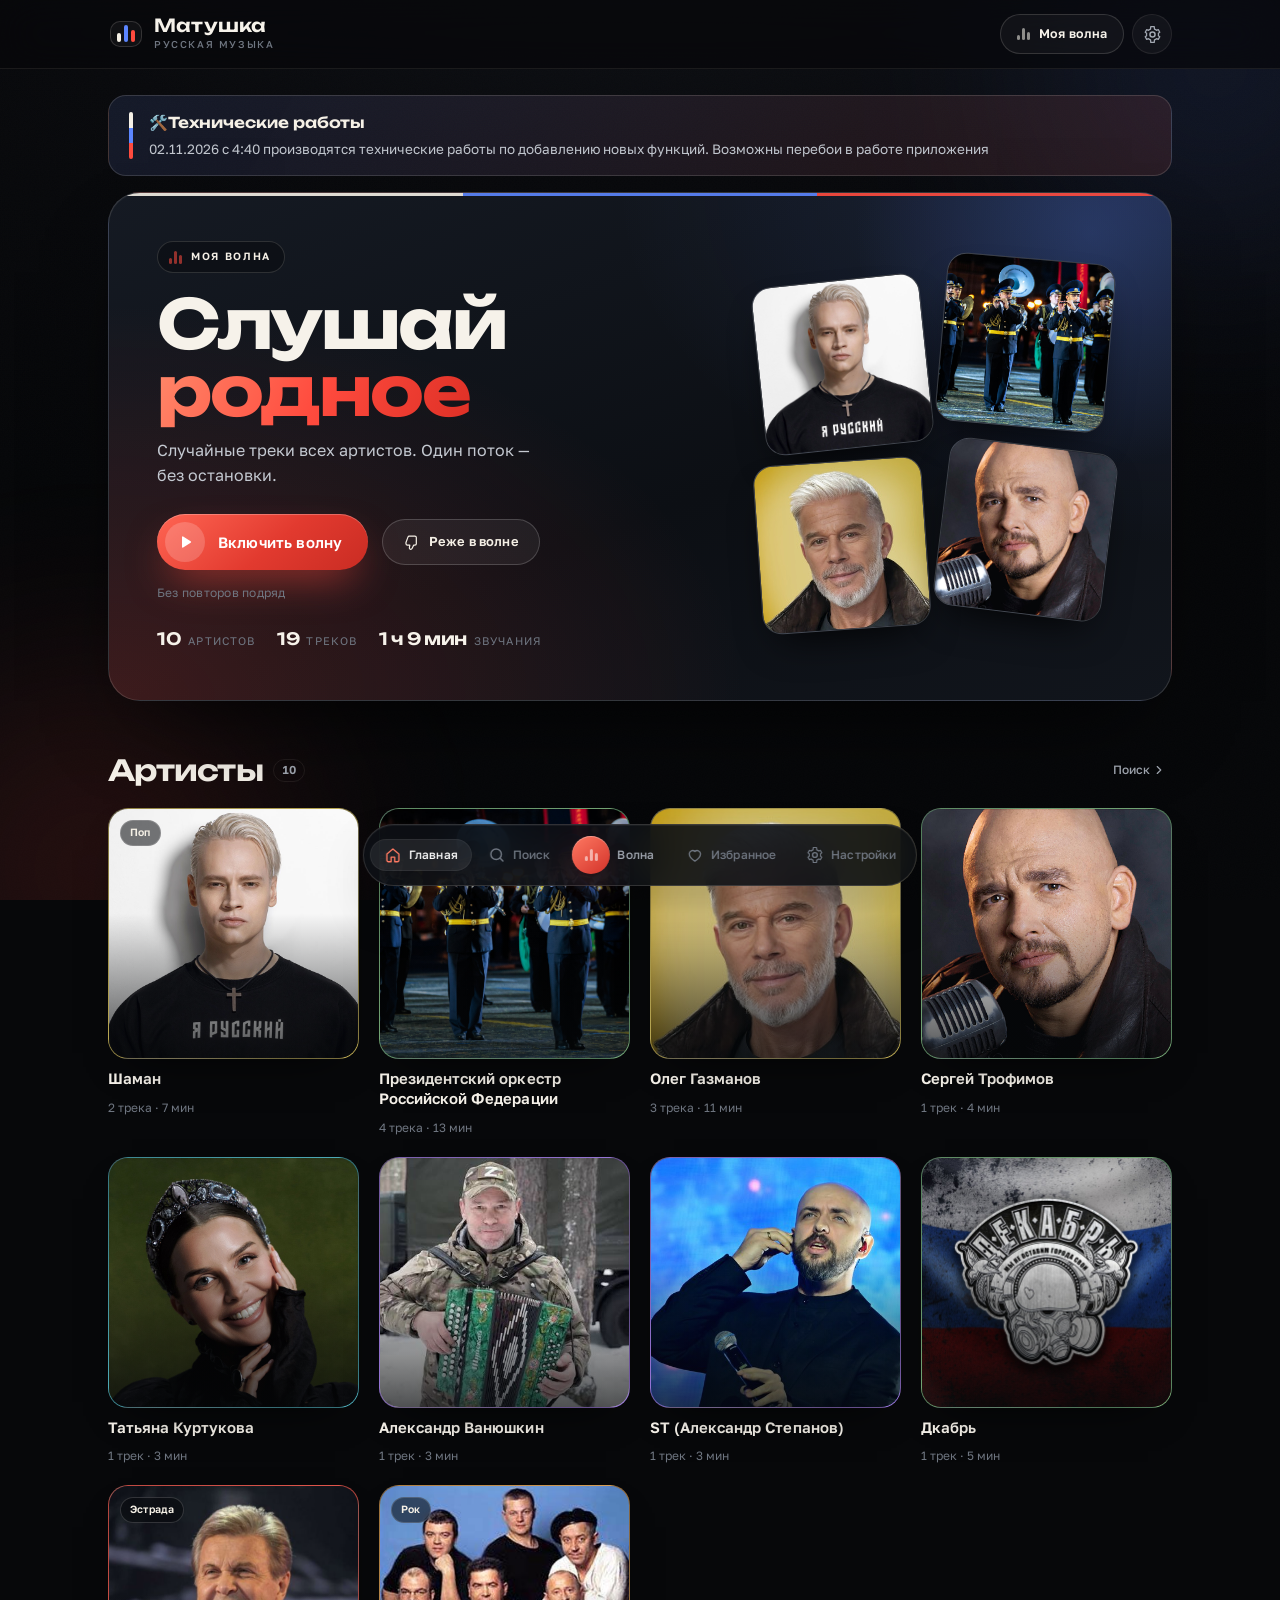
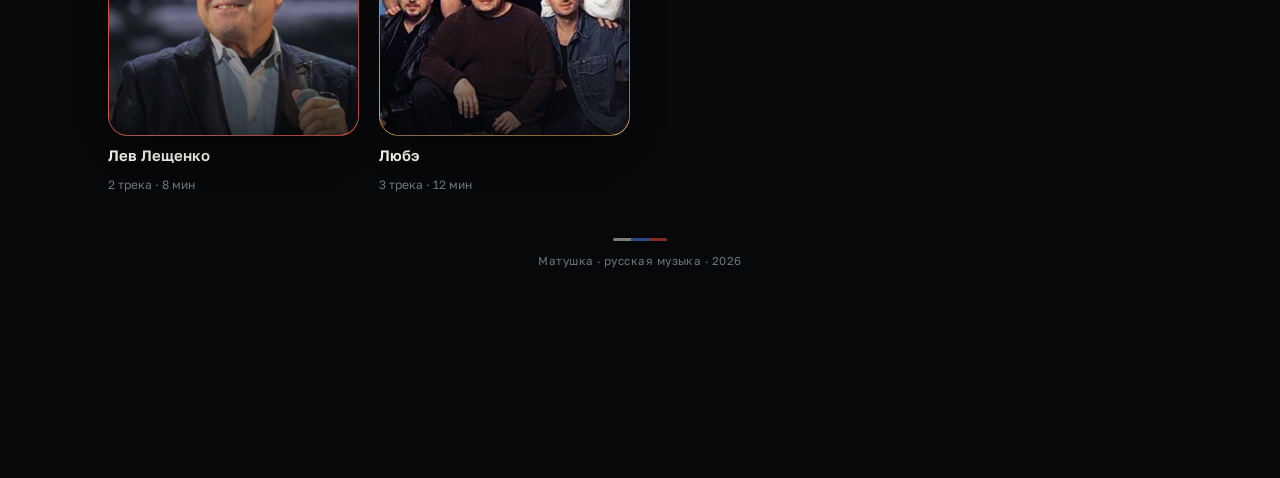
==== commit 24f176f6: "v2.0: настройки, эквалайзер, нелюбимые треки и ПК-плеер" ====
--- a/index.html
+++ b/index.html
@@ -21,7 +21,28 @@
   <link rel="preconnect" href="https://fonts.gstatic.com" crossorigin>
   <link href="https://fonts.googleapis.com/css2?family=Golos+Text:wght@400;500;600;700&family=Unbounded:wght@500;600;700&display=swap" rel="stylesheet">
 
-  <link rel="stylesheet" href="css/style.css?v=20261105">
+  <script>
+    // Тема применяется до отрисовки — без вспышки светлого фона.
+    (function () {
+      try {
+        var s = JSON.parse(localStorage.getItem("matushka:settings") || "{}");
+        var theme = s.theme === "light"
+          ? "light"
+          : s.theme === "system"
+            ? (window.matchMedia("(prefers-color-scheme: light)").matches ? "light" : "dark")
+            : "dark";
+        var root = document.documentElement;
+        root.dataset.theme = theme;
+        root.dataset.accent = s.accent || "red";
+        root.dataset.motion = s.motion || "auto";
+        root.dataset.density = s.density || "comfortable";
+        root.dataset.ambient = s.ambient === false ? "off" : "on";
+        root.style.colorScheme = theme;
+      } catch (e) {}
+    })();
+  </script>
+
+  <link rel="stylesheet" href="css/style.css?v=20261106">
 </head>
 <body>
   <a class="skip-link" href="#view">Перейти к содержимому</a>
@@ -44,11 +65,21 @@
         </span>
       </a>
 
-      <button class="wave-pill" id="top-wave" type="button" title="Моя волна"
-              aria-label="Включить мою волну" aria-pressed="false">
-        <span class="eq" aria-hidden="true"><span></span><span></span><span></span></span>
-        <span class="wave-pill__text">Моя волна</span>
-      </button>
+      <div class="topbar__actions">
+        <button class="wave-pill" id="top-wave" type="button" title="Моя волна"
+                aria-label="Включить мою волну" aria-pressed="false">
+          <span class="eq" aria-hidden="true"><span></span><span></span><span></span></span>
+          <span class="wave-pill__text">Моя волна</span>
+        </button>
+
+        <a class="topbar__gear" href="#/settings" aria-label="Настройки" title="Настройки">
+          <svg viewBox="0 0 24 24" aria-hidden="true">
+            <circle cx="12" cy="12" r="3.2" fill="none" stroke="currentColor" stroke-width="1.9"/>
+            <path d="M19.4 13.5a7.7 7.7 0 0 0 0-3l1.8-1.4-1.9-3.3-2.2.9a7.8 7.8 0 0 0-2.6-1.5L14.2 2h-4.4L9.5 5.2a7.8 7.8 0 0 0-2.6 1.5l-2.2-.9L2.8 9.1l1.8 1.4a7.7 7.7 0 0 0 0 3l-1.8 1.4 1.9 3.3 2.2-.9a7.8 7.8 0 0 0 2.6 1.5l.3 3.2h4.4l.3-3.2a7.8 7.8 0 0 0 2.6-1.5l2.2.9 1.9-3.3-1.8-1.4Z"
+                  fill="none" stroke="currentColor" stroke-width="1.6" stroke-linejoin="round"/>
+          </svg>
+        </a>
+      </div>
     </div>
   </header>
 
@@ -110,6 +141,17 @@
         <span class="dock__label">Избранное</span>
         <span class="dock__badge" id="dock-fav-count" hidden>0</span>
       </a>
+
+      <a class="dock__item" href="#/settings" data-dock="settings">
+        <span class="dock__icon" aria-hidden="true">
+          <svg viewBox="0 0 24 24">
+            <circle cx="12" cy="12" r="3.2" fill="none" stroke="currentColor" stroke-width="1.9"/>
+            <path d="M19.4 13.5a7.7 7.7 0 0 0 0-3l1.8-1.4-1.9-3.3-2.2.9a7.8 7.8 0 0 0-2.6-1.5L14.2 2h-4.4L9.5 5.2a7.8 7.8 0 0 0-2.6 1.5l-2.2-.9L2.8 9.1l1.8 1.4a7.7 7.7 0 0 0 0 3l-1.8 1.4 1.9 3.3 2.2-.9a7.8 7.8 0 0 0 2.6 1.5l.3 3.2h4.4l.3-3.2a7.8 7.8 0 0 0 2.6-1.5l2.2.9 1.9-3.3-1.8-1.4Z"
+                  fill="none" stroke="currentColor" stroke-width="1.6" stroke-linejoin="round"/>
+          </svg>
+        </span>
+        <span class="dock__label">Настройки</span>
+      </a>
     </div>
   </nav>
 
@@ -198,6 +240,27 @@
       </div>
 
       <div class="player__tools">
+        <button class="player__tool" id="eq-btn" type="button"
+                aria-haspopup="dialog" aria-controls="eq" aria-expanded="false">
+          <svg viewBox="0 0 24 24" aria-hidden="true">
+            <path d="M5 4v16M12 4v16M19 4v16" fill="none" stroke="currentColor"
+                  stroke-width="1.8" stroke-linecap="round"/>
+            <circle cx="5" cy="9" r="2.2" fill="currentColor"/>
+            <circle cx="12" cy="15" r="2.2" fill="currentColor"/>
+            <circle cx="19" cy="7" r="2.2" fill="currentColor"/>
+          </svg>
+          <span id="eq-label">Эквалайзер</span>
+        </button>
+
+        <button class="player__tool" id="dislike-btn" type="button" disabled
+                title="Реже показывать этот трек в волне">
+          <svg viewBox="0 0 24 24" aria-hidden="true">
+            <path d="M16.2 3H8.9a2 2 0 0 0-1.9 1.4L4.2 12v1.6a2 2 0 0 0 2 2h3.4l-.6 3.8A2 2 0 0 0 11 21.6a2 2 0 0 0 1.8-1.1l2.4-4.9h1.6a2 2 0 0 0 2-2V5a2 2 0 0 0-2-2Z"
+                  fill="none" stroke="currentColor" stroke-width="1.7" stroke-linejoin="round"/>
+          </svg>
+          <span>Реже в волне</span>
+        </button>
+
         <button class="player__tool" id="sleep-btn" type="button"
                 aria-haspopup="dialog" aria-controls="sleep" aria-expanded="false">
           <svg viewBox="0 0 24 24" aria-hidden="true">
@@ -263,6 +326,46 @@
     </div>
   </div>
 
+  <div class="sheet eq" id="eq" hidden>
+    <div class="sheet__panel eq__panel" role="dialog" aria-modal="true" aria-labelledby="eq-title">
+      <div class="sheet__head">
+        <div class="eq__heading">
+          <span class="eq__eyebrow">Звук</span>
+          <h2 class="sheet__title" id="eq-title">Эквалайзер</h2>
+        </div>
+        <div class="eq__head-actions">
+          <button class="eq__switch" id="eq-enabled" type="button" role="switch"
+                  aria-checked="false" aria-label="Включить эквалайзер">
+            <span></span>
+          </button>
+          <button class="sheet__close" id="eq-close" type="button" aria-label="Закрыть эквалайзер">
+            <svg viewBox="0 0 24 24" aria-hidden="true">
+              <path d="m6 6 12 12M18 6 6 18" fill="none" stroke="currentColor"
+                    stroke-width="2" stroke-linecap="round"/>
+            </svg>
+          </button>
+        </div>
+      </div>
+
+      <p class="sheet__text">Настрой звук под себя: пресеты или ручная тонкая настройка. Работает на этом устройстве.</p>
+
+      <div class="eq__presets" id="eq-presets" role="group" aria-label="Пресеты эквалайзера"></div>
+
+      <div class="eq__bands" id="eq-bands"></div>
+
+      <div class="eq__preamp">
+        <label for="eq-preamp">Предусиление</label>
+        <input type="range" id="eq-preamp" min="-12" max="12" step="1" value="0" aria-label="Предусиление">
+        <output id="eq-preamp-value">0 дБ</output>
+      </div>
+
+      <div class="eq__foot">
+        <button class="btn btn--ghost eq__reset" type="button" data-action="eq-reset">Сбросить</button>
+        <span class="eq__status" id="eq-status">Выключен</span>
+      </div>
+    </div>
+  </div>
+
   <div class="toast" id="toast" role="status" aria-live="polite"></div>
   <div class="sr-only" id="live" role="status" aria-live="polite"></div>
 
@@ -270,6 +373,6 @@
     <div class="noscript">Для прослушивания музыки включите JavaScript в браузере.</div>
   </noscript>
 
-  <script type="module" src="js/app.js?v=20261105"></script>
+  <script type="module" src="js/app.js?v=20261106"></script>
 </body>
 </html>
--- a/css/style.css
+++ b/css/style.css
@@ -2781,11 +2781,11 @@
 
 .dock__inner {
   display: grid;
-  grid-template-columns: repeat(4, minmax(0, 1fr));
+  grid-template-columns: repeat(5, minmax(0, 1fr));
   align-items: end;
   gap: 2px;
   width: 100%;
-  max-width: 520px;
+  max-width: 560px;
   margin: 0 auto;
 }
 
@@ -3676,3 +3676,1074 @@
     animation: none;
   }
 }
+
+/* ============================================================
+   2.0 — настройки, эквалайзер, нелюбимые треки, ПК-плеер
+   ============================================================ */
+
+/* ---------- Верхняя панель ---------- */
+
+.topbar__actions {
+  display: flex;
+  align-items: center;
+  gap: 8px;
+  min-width: 0;
+}
+
+.topbar__gear {
+  display: grid;
+  place-items: center;
+  width: 40px;
+  height: 40px;
+  border: 1px solid var(--line);
+  border-radius: 50%;
+  background: rgba(255, 255, 255, 0.04);
+  color: var(--muted);
+  transition: color 0.18s, background 0.18s, border-color 0.18s;
+}
+
+.topbar__gear:hover {
+  border-color: var(--line-strong);
+  background: rgba(255, 255, 255, 0.08);
+  color: var(--text);
+}
+
+.topbar__gear svg {
+  width: 19px;
+  height: 19px;
+}
+
+/* ---------- Настройки ---------- */
+
+.settings {
+  display: grid;
+  grid-template-columns: repeat(2, minmax(0, 1fr));
+  gap: clamp(12px, 2vw, 18px);
+  max-width: 1000px;
+}
+
+.settings-card {
+  display: flex;
+  flex-direction: column;
+  gap: 4px;
+  padding: clamp(16px, 2.2vw, 24px);
+  border: 1px solid var(--line);
+  border-radius: var(--radius-lg);
+  background:
+    radial-gradient(90% 120% at 100% 0%, rgba(255, 75, 62, 0.06), transparent 55%),
+    var(--surface);
+  box-shadow: 0 24px 50px -40px rgba(0, 0, 0, 0.8);
+}
+
+.settings-card--about {
+  grid-column: 1 / -1;
+}
+
+.settings-card__head {
+  display: flex;
+  align-items: flex-start;
+  gap: 12px;
+  padding-bottom: 10px;
+  border-bottom: 1px solid var(--line);
+}
+
+.settings-card__icon {
+  display: grid;
+  place-items: center;
+  flex: none;
+  width: 40px;
+  height: 40px;
+  border: 1px solid var(--line-strong);
+  border-radius: 13px;
+  background: rgba(255, 75, 62, 0.1);
+  color: var(--red-bright);
+}
+
+.settings-card__icon svg {
+  width: 20px;
+  height: 20px;
+}
+
+.settings-card__head h2 {
+  margin: 1px 0 2px;
+  font-family: var(--font-display);
+  font-size: 17px;
+  font-weight: 600;
+  letter-spacing: -0.02em;
+}
+
+.settings-card__head p {
+  margin: 0;
+  color: var(--dim);
+  font-size: 12px;
+  line-height: 1.45;
+}
+
+.settings-row {
+  display: flex;
+  flex-wrap: wrap;
+  align-items: center;
+  justify-content: space-between;
+  gap: 12px;
+  padding: 13px 0;
+  border-bottom: 1px solid var(--line);
+}
+
+.settings-row:last-child,
+.settings-row--last {
+  border-bottom: 0;
+  padding-bottom: 2px;
+}
+
+.settings-row__label {
+  display: flex;
+  flex-direction: column;
+  gap: 2px;
+  min-width: 0;
+  padding-right: 8px;
+}
+
+.settings-row__label strong {
+  font-size: 13.5px;
+  font-weight: 600;
+}
+
+.settings-row__label span {
+  color: var(--dim);
+  font-size: 11.5px;
+  line-height: 1.4;
+}
+
+.seg {
+  display: inline-flex;
+  flex-wrap: wrap;
+  gap: 2px;
+  padding: 3px;
+  border: 1px solid var(--line);
+  border-radius: 999px;
+  background: rgba(255, 255, 255, 0.035);
+}
+
+.seg__btn {
+  height: 30px;
+  padding: 0 11px;
+  border: 0;
+  border-radius: 999px;
+  background: transparent;
+  color: var(--muted);
+  font-size: 11.5px;
+  font-weight: 600;
+  white-space: nowrap;
+  transition: color 0.18s, background 0.18s, box-shadow 0.18s;
+}
+
+.seg__btn:hover {
+  color: var(--text);
+}
+
+.seg__btn.is-active {
+  background: var(--surface-3);
+  color: var(--text);
+  box-shadow: inset 0 0 0 1px var(--line-strong), 0 4px 12px -6px rgba(0, 0, 0, 0.7);
+}
+
+.switch {
+  position: relative;
+  display: inline-flex;
+  align-items: center;
+  flex: none;
+  width: 48px;
+  height: 28px;
+  padding: 3px;
+  border: 1px solid var(--line-strong);
+  border-radius: 999px;
+  background: rgba(255, 255, 255, 0.07);
+  transition: background 0.2s, border-color 0.2s;
+}
+
+.switch span {
+  width: 20px;
+  height: 20px;
+  border-radius: 50%;
+  background: var(--dim);
+  transition: transform 0.2s var(--ease), background 0.2s;
+}
+
+.switch.is-active {
+  border-color: transparent;
+  background: linear-gradient(140deg, var(--red-bright), var(--red-deep));
+  box-shadow: 0 8px 20px -10px rgba(255, 75, 62, 0.8);
+}
+
+.switch.is-active span {
+  transform: translateX(20px);
+  background: #fff;
+}
+
+.accents {
+  display: inline-flex;
+  gap: 9px;
+}
+
+.accent-dot {
+  width: 30px;
+  height: 30px;
+  padding: 0;
+  border: 2px solid transparent;
+  border-radius: 50%;
+  box-shadow: inset 0 0 0 1px rgba(255, 255, 255, 0.22);
+  transition: transform 0.16s, box-shadow 0.16s, border-color 0.16s;
+}
+
+.accent-dot:hover {
+  transform: scale(1.07);
+}
+
+.accent-dot--red {
+  background: linear-gradient(145deg, #ff7a63, #d3332a);
+}
+
+.accent-dot--blue {
+  background: linear-gradient(145deg, #86a5ff, #3d63d8);
+}
+
+.accent-dot--gold {
+  background: linear-gradient(145deg, #f2cd78, #b8862c);
+}
+
+.accent-dot.is-active {
+  border-color: var(--cream);
+  box-shadow: 0 0 0 3px rgba(255, 255, 255, 0.12);
+}
+
+.settings-count {
+  display: inline-grid;
+  place-items: center;
+  min-width: 30px;
+  height: 26px;
+  padding: 0 9px;
+  border: 1px solid var(--line);
+  border-radius: 999px;
+  color: var(--muted);
+  font-size: 12px;
+  font-weight: 700;
+}
+
+.settings-actions {
+  display: flex;
+  flex-wrap: wrap;
+  gap: 8px;
+  margin-top: 14px;
+}
+
+.settings-actions .btn {
+  height: 40px;
+  padding: 0 14px;
+  font-size: 12px;
+}
+
+.settings-actions .btn svg {
+  width: 15px;
+  height: 15px;
+}
+
+.settings-danger {
+  border-color: rgba(255, 75, 62, 0.3) !important;
+  color: var(--red-bright) !important;
+}
+
+.settings-open-eq {
+  height: 38px !important;
+  padding: 0 13px !important;
+  font-size: 12px !important;
+}
+
+.settings-open-eq svg {
+  width: 15px;
+  height: 15px;
+}
+
+.settings-kbd {
+  padding: 4px 9px;
+  border: 1px solid var(--line-strong);
+  border-radius: 7px;
+  background: rgba(255, 255, 255, 0.05);
+  color: var(--dim);
+  font-size: 10.5px;
+  font-weight: 700;
+  letter-spacing: 0.08em;
+}
+
+.disliked-list {
+  display: flex;
+  flex-direction: column;
+  gap: 6px;
+  margin-top: 12px;
+}
+
+.disliked-empty {
+  margin: 10px 0 0;
+  padding: 13px 14px;
+  border: 1px dashed var(--line-strong);
+  border-radius: 14px;
+  color: var(--dim);
+  font-size: 12px;
+  line-height: 1.5;
+}
+
+.disliked-item {
+  display: flex;
+  align-items: center;
+  gap: 10px;
+  padding: 7px 8px;
+  border: 1px solid var(--line);
+  border-radius: 14px;
+  background: rgba(255, 255, 255, 0.025);
+}
+
+.disliked-item__cover {
+  position: relative;
+  display: grid;
+  place-items: center;
+  flex: none;
+  width: 38px;
+  height: 38px;
+  overflow: hidden;
+  border-radius: 10px;
+  background: linear-gradient(145deg, var(--c1, #6b2b28), var(--c2, #e2493f));
+  color: rgba(255, 255, 255, 0.92);
+  font-family: var(--font-display);
+  font-size: 12px;
+  font-weight: 600;
+  text-transform: uppercase;
+}
+
+.disliked-item__img {
+  position: absolute;
+  inset: 0;
+  width: 100%;
+  height: 100%;
+  object-fit: cover;
+}
+
+.disliked-item__text {
+  display: flex;
+  flex-direction: column;
+  gap: 1px;
+  min-width: 0;
+}
+
+.disliked-item__text strong {
+  overflow: hidden;
+  font-size: 12.5px;
+  font-weight: 600;
+  white-space: nowrap;
+  text-overflow: ellipsis;
+}
+
+.disliked-item__text span {
+  overflow: hidden;
+  color: var(--dim);
+  font-size: 11px;
+  white-space: nowrap;
+  text-overflow: ellipsis;
+}
+
+.disliked-item__undo {
+  flex: none;
+  margin-left: auto;
+  height: 30px;
+  padding: 0 10px;
+  border: 1px solid var(--line-strong);
+  border-radius: 999px;
+  background: transparent;
+  color: var(--muted);
+  font-size: 11px;
+  font-weight: 600;
+}
+
+.disliked-item__undo:hover {
+  color: var(--text);
+  background: rgba(255, 255, 255, 0.06);
+}
+
+.about-version {
+  display: flex;
+  align-items: baseline;
+  gap: 10px;
+  margin-top: 16px;
+}
+
+.about-version strong {
+  font-family: var(--font-display);
+  font-size: 24px;
+  letter-spacing: -0.03em;
+}
+
+.about-version span {
+  color: var(--dim);
+  font-size: 12px;
+}
+
+.about-text {
+  max-width: 72ch;
+  margin: 8px 0 0;
+  color: var(--muted);
+  font-size: 13px;
+  line-height: 1.6;
+}
+
+.about-changelog {
+  margin-top: 18px;
+  padding-top: 14px;
+  border-top: 1px solid var(--line);
+}
+
+.about-changelog h3 {
+  margin: 0 0 7px;
+  font-size: 12px;
+  font-weight: 700;
+  letter-spacing: 0.08em;
+  text-transform: uppercase;
+  color: var(--dim);
+}
+
+.about-changelog ul {
+  margin: 0;
+  padding-left: 18px;
+  color: var(--muted);
+  font-size: 12.5px;
+  line-height: 1.75;
+}
+
+/* ---------- Эквалайзер ---------- */
+
+.eq__panel {
+  max-width: 760px;
+  max-height: calc(100vh - 24px);
+  max-height: calc(100dvh - 24px);
+  overflow-y: auto;
+  overscroll-behavior: contain;
+}
+
+.eq__heading {
+  display: flex;
+  flex-direction: column;
+  gap: 2px;
+}
+
+.eq__eyebrow {
+  color: var(--red-bright);
+  font-size: 9.5px;
+  font-weight: 700;
+  letter-spacing: 0.16em;
+  text-transform: uppercase;
+}
+
+.eq__head-actions {
+  display: flex;
+  align-items: center;
+  gap: 10px;
+}
+
+.eq__switch {
+  position: relative;
+  display: inline-flex;
+  align-items: center;
+  width: 52px;
+  height: 30px;
+  padding: 3px;
+  border: 1px solid var(--line-strong);
+  border-radius: 999px;
+  background: rgba(255, 255, 255, 0.07);
+  transition: background 0.2s, border-color 0.2s;
+}
+
+.eq__switch span {
+  width: 22px;
+  height: 22px;
+  border-radius: 50%;
+  background: var(--dim);
+  transition: transform 0.2s var(--ease), background 0.2s;
+}
+
+.eq__switch.is-active {
+  border-color: transparent;
+  background: linear-gradient(140deg, var(--red-bright), var(--red-deep));
+  box-shadow: 0 8px 20px -10px rgba(255, 75, 62, 0.8);
+}
+
+.eq__switch.is-active span {
+  transform: translateX(22px);
+  background: #fff;
+}
+
+.eq__presets {
+  display: flex;
+  flex-wrap: wrap;
+  gap: 7px;
+  margin: 2px 0 18px;
+}
+
+.eq__preset {
+  height: 34px;
+  padding: 0 13px;
+  border: 1px solid var(--line);
+  border-radius: 999px;
+  background: rgba(255, 255, 255, 0.04);
+  color: var(--muted);
+  font-size: 12px;
+  font-weight: 600;
+  transition: color 0.18s, background 0.18s, border-color 0.18s;
+}
+
+.eq__preset:hover {
+  color: var(--text);
+}
+
+.eq__preset.is-active {
+  border-color: rgba(255, 75, 62, 0.45);
+  background: rgba(255, 75, 62, 0.13);
+  color: var(--red-bright);
+}
+
+.eq__bands {
+  display: grid;
+  grid-template-columns: repeat(8, minmax(0, 1fr));
+  gap: 4px;
+  padding: 16px 10px 12px;
+  border: 1px solid var(--line);
+  border-radius: 18px;
+  background:
+    linear-gradient(180deg, rgba(255, 255, 255, 0.03), transparent 70%),
+    var(--surface-2);
+}
+
+.eq__band {
+  display: flex;
+  flex-direction: column;
+  align-items: center;
+  gap: 7px;
+  min-width: 0;
+}
+
+.eq__db {
+  min-width: 26px;
+  color: var(--muted);
+  font-size: 10px;
+  font-variant-numeric: tabular-nums;
+  text-align: center;
+}
+
+.eq__hz {
+  color: var(--dim);
+  font-size: 10px;
+  font-weight: 600;
+  letter-spacing: 0.02em;
+}
+
+.eq__slider {
+  width: 24px;
+  height: 148px;
+  margin: 0;
+  accent-color: var(--red);
+  writing-mode: vertical-lr;
+  direction: rtl;
+  cursor: pointer;
+}
+
+.eq__preamp {
+  display: flex;
+  align-items: center;
+  gap: 12px;
+  margin-top: 14px;
+  padding: 11px 14px;
+  border: 1px solid var(--line);
+  border-radius: 14px;
+  background: rgba(255, 255, 255, 0.025);
+}
+
+.eq__preamp label {
+  font-size: 12.5px;
+  font-weight: 600;
+  white-space: nowrap;
+}
+
+.eq__preamp input {
+  flex: 1 1 auto;
+  min-width: 0;
+  accent-color: var(--red);
+}
+
+.eq__preamp output {
+  min-width: 52px;
+  color: var(--muted);
+  font-size: 11.5px;
+  font-variant-numeric: tabular-nums;
+  text-align: right;
+}
+
+.eq__foot {
+  display: flex;
+  align-items: center;
+  justify-content: space-between;
+  gap: 12px;
+  margin-top: 16px;
+}
+
+.eq__reset {
+  height: 38px !important;
+  padding: 0 15px !important;
+  font-size: 12px !important;
+}
+
+.eq__status {
+  color: var(--dim);
+  font-size: 11.5px;
+}
+
+.player__tool.is-marked {
+  border-color: rgba(255, 75, 62, 0.45);
+  background: rgba(255, 75, 62, 0.12);
+  color: var(--red-bright);
+}
+
+.player__tool:disabled {
+  opacity: 0.4;
+  pointer-events: none;
+}
+
+body.sheet-open {
+  overflow: hidden;
+}
+
+/* ---------- Плотность и движение ---------- */
+
+html[data-density="compact"] .track {
+  padding-top: 6px;
+  padding-bottom: 6px;
+}
+
+html[data-density="compact"] .artists {
+  gap: 10px;
+}
+
+html[data-density="compact"] .settings-row {
+  padding: 9px 0;
+}
+
+html[data-ambient="off"] .ambient__glow {
+  display: none;
+}
+
+html[data-motion="reduce"] *,
+html[data-motion="reduce"] *::before,
+html[data-motion="reduce"] *::after {
+  animation-duration: 0.001ms !important;
+  animation-iteration-count: 1 !important;
+  transition-duration: 0.001ms !important;
+  scroll-behavior: auto !important;
+}
+
+/* ---------- Акценты ---------- */
+
+html[data-accent="blue"] {
+  --red: #5c86ff;
+  --red-bright: #8aa8ff;
+  --red-deep: #3a61d6;
+}
+
+html[data-accent="gold"] {
+  --red: #d9a441;
+  --red-bright: #f0c874;
+  --red-deep: #a97a22;
+}
+
+.btn--primary,
+.icon-btn--play,
+.dock__orb,
+.collection__art {
+  background: linear-gradient(140deg, var(--red-bright), var(--red-deep));
+}
+
+.btn--primary:hover,
+.icon-btn--play:hover {
+  background: linear-gradient(140deg, var(--red-bright), var(--red));
+}
+
+.page-head__title em {
+  background: linear-gradient(100deg, var(--red-bright), var(--red) 55%, var(--red-deep));
+  background-clip: text;
+  -webkit-background-clip: text;
+}
+
+/* ---------- Светлая тема ---------- */
+
+html[data-theme="light"] {
+  --bg: #f2ece1;
+  --bg-soft: #eae2d4;
+  --surface: #fffdf9;
+  --surface-2: #f7f1e6;
+  --surface-3: #ece3d4;
+  --line: rgba(24, 26, 31, 0.1);
+  --line-strong: rgba(24, 26, 31, 0.17);
+  --text: #15171c;
+  --muted: #5b6069;
+  --dim: #858b95;
+  --cream: #15171c;
+}
+
+html[data-theme="light"] .ambient {
+  background:
+    radial-gradient(120% 85% at 50% -25%, #fffaf1 0%, #f2ece1 52%, #e7dccb 100%);
+}
+
+html[data-theme="light"] .ambient__glow {
+  opacity: 0.34;
+}
+
+html[data-theme="light"] .topbar {
+  background: rgba(248, 243, 234, 0.82);
+}
+
+html[data-theme="light"] .topbar__gear {
+  background: rgba(24, 26, 31, 0.04);
+}
+
+html[data-theme="light"] .dock {
+  background: rgba(255, 253, 249, 0.94);
+  box-shadow: 0 -18px 44px rgba(64, 48, 24, 0.12);
+}
+
+html[data-theme="light"] .player {
+  background: rgba(252, 248, 241, 0.94);
+  box-shadow: 0 -22px 60px rgba(64, 48, 24, 0.16);
+}
+
+html[data-theme="light"] .queue,
+html[data-theme="light"] .sheet__panel {
+  background: linear-gradient(180deg, #fffdf9, #f4ede1);
+  box-shadow: 0 -24px 70px rgba(64, 48, 24, 0.18);
+}
+
+html[data-theme="light"] .search input,
+html[data-theme="light"] .search--lg input {
+  background: rgba(24, 26, 31, 0.035);
+}
+
+html[data-theme="light"] .search input:focus {
+  background: #fff;
+}
+
+html[data-theme="light"] .search__clear,
+html[data-theme="light"] .chip,
+html[data-theme="light"] .seg,
+html[data-theme="light"] .settings-kbd,
+html[data-theme="light"] .eq__preset,
+html[data-theme="light"] .switch,
+html[data-theme="light"] .eq__switch {
+  background: rgba(24, 26, 31, 0.045);
+}
+
+html[data-theme="light"] .tracks {
+  background: rgba(24, 26, 31, 0.02);
+}
+
+html[data-theme="light"] .track {
+  border-bottom-color: rgba(24, 26, 31, 0.06);
+}
+
+html[data-theme="light"] .track:hover {
+  background: rgba(24, 26, 31, 0.045);
+}
+
+html[data-theme="light"] .track.is-active {
+  background: linear-gradient(90deg, rgba(255, 75, 62, 0.12), transparent 60%);
+}
+
+html[data-theme="light"] .btn--ghost {
+  border-color: rgba(24, 26, 31, 0.16);
+  background: rgba(24, 26, 31, 0.04);
+  color: var(--text);
+}
+
+html[data-theme="light"] .btn--ghost:hover {
+  background: rgba(24, 26, 31, 0.07);
+}
+
+html[data-theme="light"] .artist-head {
+  background:
+    radial-gradient(90% 120% at 92% 0%, rgba(255, 75, 62, 0.16), transparent 58%),
+    linear-gradient(160deg, #fffdf9, #efe6d7 72%);
+}
+
+html[data-theme="light"] .artist-head::after {
+  background: linear-gradient(165deg, rgba(255, 252, 246, 0.35) 0%, rgba(242, 236, 225, 0.85) 72%);
+}
+
+html[data-theme="light"] .artist-head__bio {
+  color: var(--muted);
+}
+
+html[data-theme="light"] .chip {
+  border-color: rgba(24, 26, 31, 0.12);
+  color: var(--text);
+}
+
+html[data-theme="light"] .collection {
+  background:
+    radial-gradient(80% 120% at 6% 0%, rgba(255, 75, 62, 0.16), transparent 60%),
+    radial-gradient(90% 120% at 100% 100%, rgba(92, 134, 255, 0.1), transparent 62%),
+    linear-gradient(150deg, #fffdf9, #efe6d7 72%);
+  box-shadow: 0 30px 70px -45px rgba(64, 48, 24, 0.35);
+}
+
+html[data-theme="light"] .favorites-empty,
+html[data-theme="light"] .disliked-item,
+html[data-theme="light"] .eq__preamp,
+html[data-theme="light"] .disliked-empty {
+  background: rgba(24, 26, 31, 0.025);
+}
+
+html[data-theme="light"] .settings-card {
+  background:
+    radial-gradient(90% 120% at 100% 0%, rgba(255, 75, 62, 0.055), transparent 55%),
+    var(--surface);
+  box-shadow: 0 24px 50px -42px rgba(64, 48, 24, 0.5);
+}
+
+html[data-theme="light"] .seg__btn.is-active {
+  box-shadow: inset 0 0 0 1px var(--line-strong), 0 4px 12px -8px rgba(64, 48, 24, 0.5);
+}
+
+html[data-theme="light"] .eq__bands {
+  background:
+    linear-gradient(180deg, rgba(24, 26, 31, 0.02), transparent 70%),
+    var(--surface-2);
+}
+
+html[data-theme="light"] .player.is-open .player__backdrop::after {
+  background: radial-gradient(80% 70% at 50% 30%, rgba(248, 243, 234, 0.55), rgba(242, 236, 225, 0.94) 75%);
+}
+
+html[data-theme="light"] .toast {
+  background: #191d24;
+  color: #f6f2ea;
+}
+
+/* ---------- ПК: новый полноэкранный плеер ---------- */
+
+.player__tool {
+  display: inline-flex;
+  align-items: center;
+  justify-content: center;
+  gap: 6px;
+  flex: 1 1 0;
+  height: 42px;
+  padding: 0 10px;
+  overflow: hidden;
+  border: 1px solid var(--line-strong);
+  border-radius: 999px;
+  background: rgba(255, 255, 255, 0.05);
+  color: var(--muted);
+  font-size: 12px;
+  font-weight: 500;
+  white-space: nowrap;
+  transition: color 0.18s, background 0.18s, border-color 0.18s, transform 0.16s;
+}
+
+.player__tool svg {
+  flex: none;
+  width: 16px;
+  height: 16px;
+}
+
+.player__tool span {
+  overflow: hidden;
+  text-overflow: ellipsis;
+}
+
+.player__tool:hover {
+  color: var(--text);
+  background: rgba(255, 255, 255, 0.08);
+}
+
+.player__tool:active {
+  transform: scale(0.97);
+}
+
+.player__tool.is-active {
+  border-color: rgba(255, 75, 62, 0.45);
+  background: rgba(255, 75, 62, 0.12);
+  color: var(--red-bright);
+}
+
+html[data-theme="light"] .player__tool {
+  background: rgba(24, 26, 31, 0.04);
+}
+
+@media (min-width: 900px) {
+  .player.is-open .player__panel {
+    display: grid;
+    grid-template-columns: minmax(260px, 360px) minmax(300px, 520px);
+    grid-template-areas:
+      "art meta"
+      "art controls"
+      "art timeline"
+      "art volume"
+      "art tools";
+    align-content: center;
+    align-items: start;
+    justify-content: center;
+    column-gap: clamp(36px, 6vw, 84px);
+    row-gap: 16px;
+    height: 100vh;
+    max-width: 1080px;
+    margin: 0 auto;
+    padding: 48px 32px;
+    text-align: left;
+  }
+
+  .player.is-open .player__art {
+    grid-area: art;
+    align-self: center;
+    justify-self: center;
+    width: min(32vw, 350px);
+    height: min(32vw, 350px);
+    border-radius: 32px;
+  }
+
+  .player.is-open .player__meta {
+    grid-area: meta;
+    align-items: flex-start;
+    max-width: none;
+    text-align: left;
+  }
+
+  .player.is-open .player__title {
+    max-width: 100%;
+    font-size: clamp(26px, 3vw, 38px);
+    line-height: 1.12;
+    text-align: left;
+  }
+
+  .player.is-open .player__artist {
+    font-size: 15px;
+    text-align: left;
+  }
+
+  .player.is-open .player__controls {
+    grid-area: controls;
+    justify-content: flex-start;
+    gap: 10px;
+    margin-top: 2px;
+  }
+
+  .player.is-open .player__timeline {
+    grid-area: timeline;
+    width: 100%;
+    max-width: none;
+    margin-top: 6px;
+  }
+
+  .player.is-open .player__volume {
+    grid-area: volume;
+    justify-content: flex-start;
+  }
+
+  .player.is-open .player__tools {
+    grid-area: tools;
+    display: flex;
+    flex-wrap: wrap;
+    gap: 8px;
+    width: 100%;
+    max-width: none;
+    margin-top: 4px;
+  }
+
+  .player.is-open .player__tool {
+    flex: 0 1 auto;
+  }
+
+  .settings {
+    grid-template-columns: repeat(2, minmax(0, 1fr));
+  }
+}
+
+@media (max-width: 899px) {
+  .settings {
+    grid-template-columns: 1fr;
+  }
+
+  .player.is-open .player__tools {
+    display: flex;
+    flex-wrap: nowrap;
+    gap: 8px;
+    width: 100%;
+    max-width: none;
+    margin-top: 2px;
+    overflow-x: auto;
+    overscroll-behavior-x: contain;
+    scrollbar-width: none;
+    -webkit-overflow-scrolling: touch;
+  }
+
+  .player.is-open .player__tools::-webkit-scrollbar {
+    display: none;
+  }
+
+  .player.is-open .player__tool {
+    flex: 0 0 auto;
+  }
+
+  .topbar__gear {
+    width: 36px;
+    height: 36px;
+  }
+
+  .eq__bands {
+    padding: 13px 6px 10px;
+    gap: 2px;
+  }
+
+  .eq__slider {
+    height: 132px;
+    width: 20px;
+  }
+
+  .eq__db {
+    font-size: 9px;
+  }
+
+  .eq__hz {
+    font-size: 9px;
+  }
+
+  .settings-row {
+    align-items: flex-start;
+  }
+}
+
+@media (max-width: 420px) {
+  .settings-row {
+    flex-direction: column;
+    align-items: stretch;
+  }
+
+  .settings-row .seg,
+  .settings-row .switch,
+  .settings-row .accents,
+  .settings-row .settings-kbd {
+    align-self: flex-start;
+  }
+
+  .eq__panel {
+    padding-left: 14px;
+    padding-right: 14px;
+  }
+
+  .disliked-item__undo {
+    padding: 0 8px;
+    font-size: 10.5px;
+  }
+}
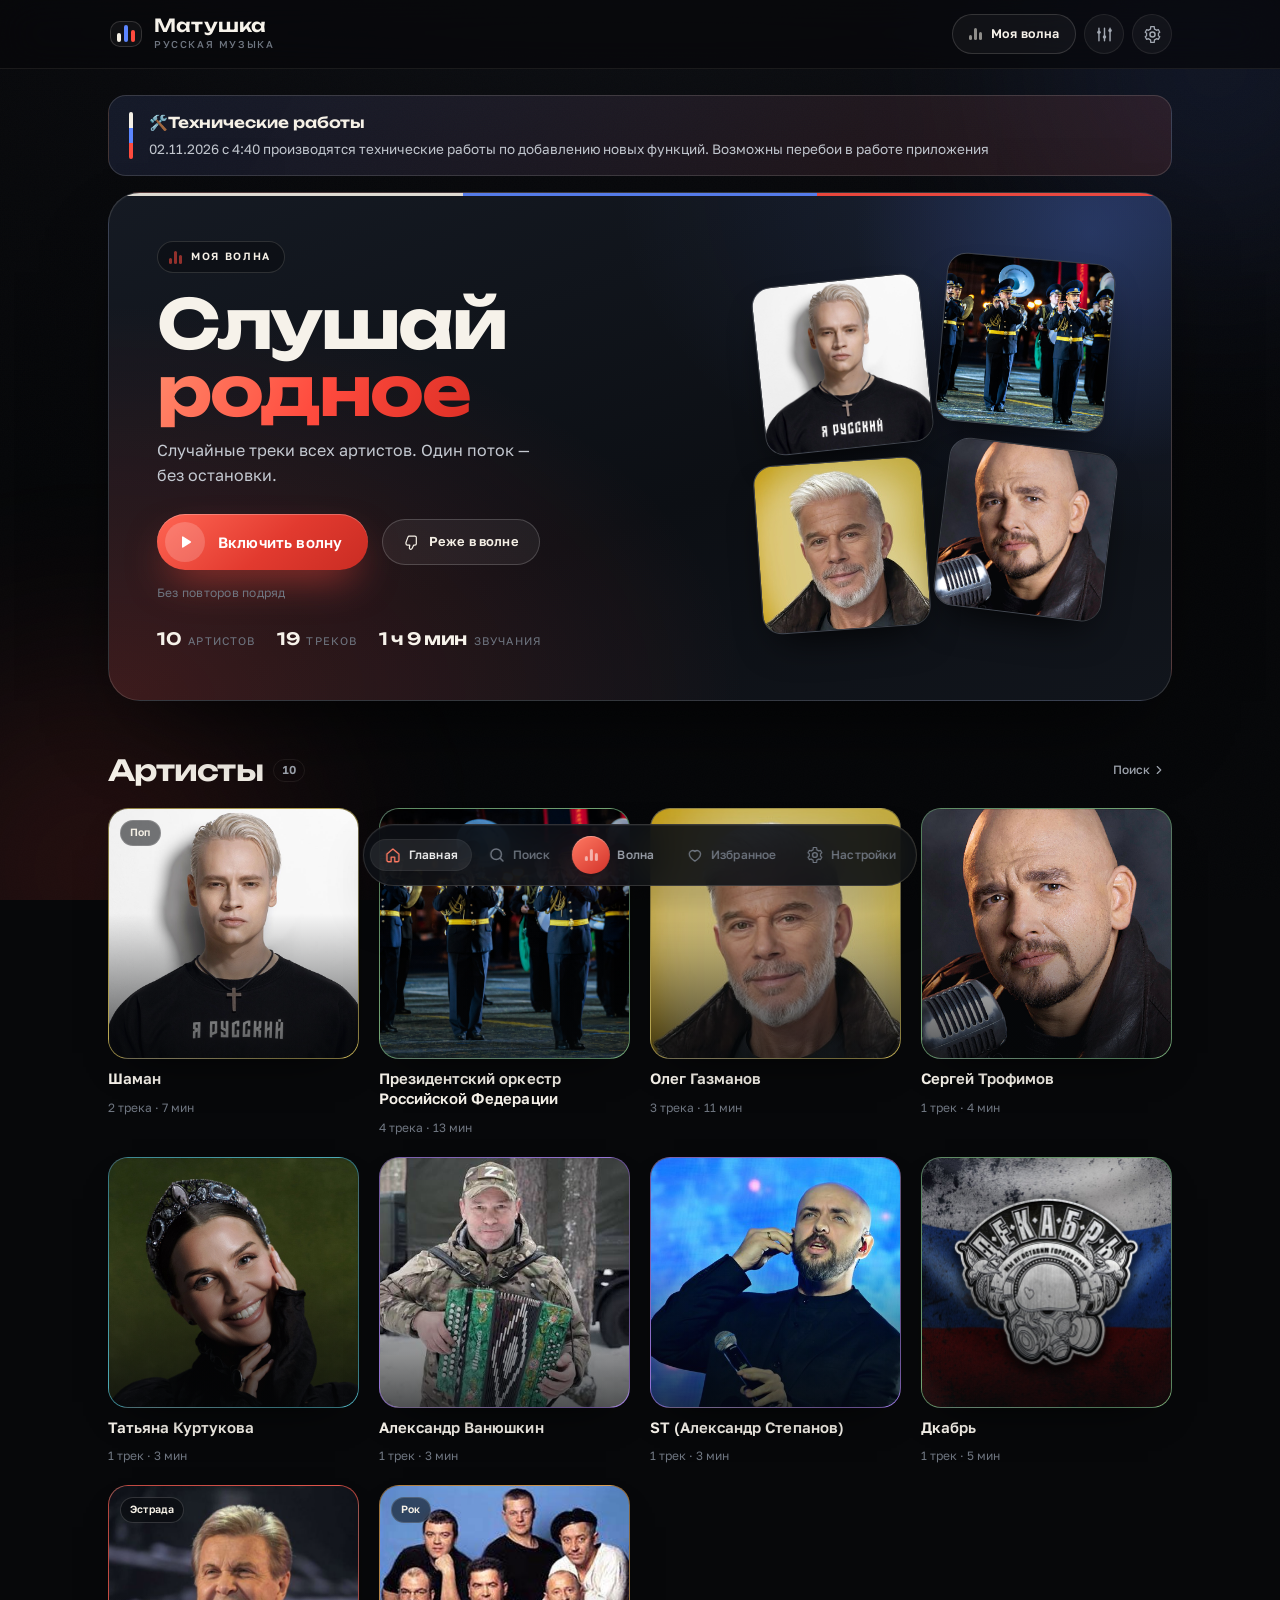
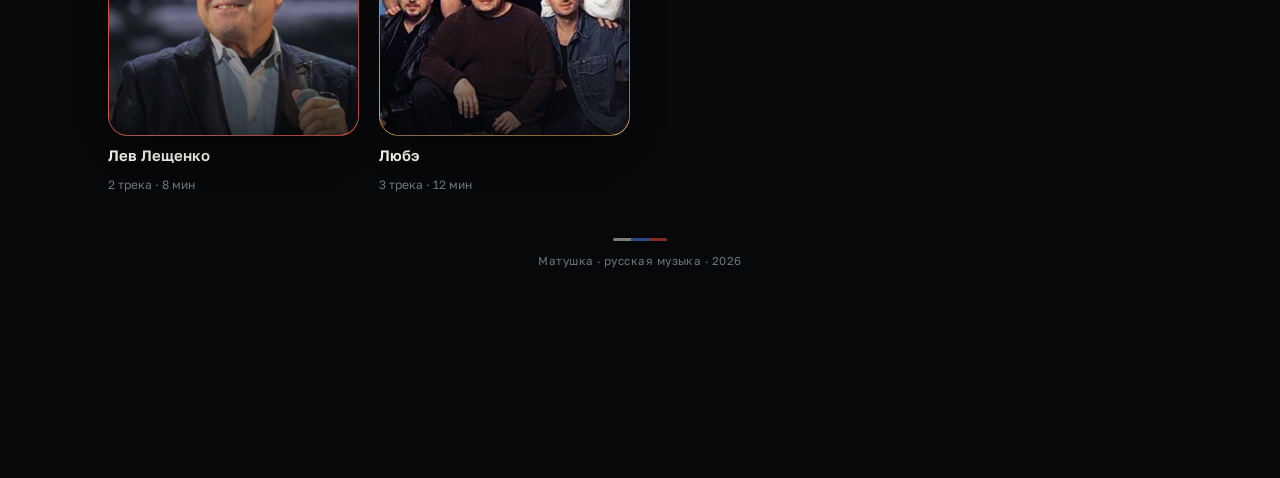
==== commit 39cdf67c: "Fix: ползунки эквалайзера на телефоне, кнопка EQ в шапке, сброс кеша v2.0.1" ====
--- a/index.html
+++ b/index.html
@@ -42,7 +42,7 @@
     })();
   </script>
 
-  <link rel="stylesheet" href="css/style.css?v=20261106">
+  <link rel="stylesheet" href="css/style.css?v=20261107">
 </head>
 <body>
   <a class="skip-link" href="#view">Перейти к содержимому</a>
@@ -70,6 +70,17 @@
                 aria-label="Включить мою волну" aria-pressed="false">
           <span class="eq" aria-hidden="true"><span></span><span></span><span></span></span>
           <span class="wave-pill__text">Моя волна</span>
+        </button>
+
+        <button class="topbar__gear" id="top-eq-btn" type="button"
+                aria-label="Эквалайзер" title="Эквалайзер">
+          <svg viewBox="0 0 24 24" aria-hidden="true">
+            <path d="M5 4v16M12 4v16M19 4v16" fill="none" stroke="currentColor"
+                  stroke-width="1.8" stroke-linecap="round"/>
+            <circle cx="5" cy="9" r="2.2" fill="currentColor"/>
+            <circle cx="12" cy="15" r="2.2" fill="currentColor"/>
+            <circle cx="19" cy="7" r="2.2" fill="currentColor"/>
+          </svg>
         </button>
 
         <a class="topbar__gear" href="#/settings" aria-label="Настройки" title="Настройки">
@@ -373,6 +384,6 @@
     <div class="noscript">Для прослушивания музыки включите JavaScript в браузере.</div>
   </noscript>
 
-  <script type="module" src="js/app.js?v=20261106"></script>
+  <script type="module" src="js/app.js?v=20261107"></script>
 </body>
 </html>
--- a/css/style.css
+++ b/css/style.css
@@ -3693,12 +3693,15 @@
 .topbar__gear {
   display: grid;
   place-items: center;
+  flex: none;
   width: 40px;
   height: 40px;
+  padding: 0;
   border: 1px solid var(--line);
   border-radius: 50%;
   background: rgba(255, 255, 255, 0.04);
   color: var(--muted);
+  cursor: pointer;
   transition: color 0.18s, background 0.18s, border-color 0.18s;
 }
 
@@ -4227,6 +4230,14 @@
   min-width: 0;
 }
 
+.eq__slider-wrap {
+  display: grid;
+  place-items: center;
+  width: 28px;
+  height: 148px;
+  overflow: hidden;
+}
+
 .eq__db {
   min-width: 26px;
   color: var(--muted);
@@ -4243,13 +4254,61 @@
 }
 
 .eq__slider {
-  width: 24px;
-  height: 148px;
+  width: 148px;
+  height: 28px;
   margin: 0;
+  padding: 0;
+  transform: rotate(-90deg);
+  transform-origin: center;
+  background: transparent;
+  cursor: pointer;
   accent-color: var(--red);
-  writing-mode: vertical-lr;
-  direction: rtl;
-  cursor: pointer;
+  -webkit-appearance: none;
+  appearance: none;
+}
+
+.eq__slider::-webkit-slider-runnable-track {
+  height: 6px;
+  border-radius: 999px;
+  background: linear-gradient(
+    90deg,
+    var(--red-deep),
+    var(--red-bright) 50%,
+    rgba(255, 255, 255, 0.22)
+  );
+  opacity: 0.85;
+}
+
+.eq__slider::-webkit-slider-thumb {
+  -webkit-appearance: none;
+  width: 19px;
+  height: 19px;
+  margin-top: -6.5px;
+  border: 2px solid rgba(255, 255, 255, 0.9);
+  border-radius: 50%;
+  background: linear-gradient(145deg, var(--red-bright), var(--red-deep));
+  box-shadow: 0 3px 9px rgba(0, 0, 0, 0.45);
+}
+
+.eq__slider::-moz-range-track {
+  height: 6px;
+  border-radius: 999px;
+  background: linear-gradient(
+    90deg,
+    var(--red-deep),
+    var(--red-bright) 50%,
+    rgba(255, 255, 255, 0.22)
+  );
+  opacity: 0.85;
+}
+
+.eq__slider::-moz-range-thumb {
+  width: 17px;
+  height: 17px;
+  border: 2px solid rgba(255, 255, 255, 0.9);
+  border-radius: 50%;
+  background: linear-gradient(145deg, var(--red-bright), var(--red-deep));
+  box-shadow: 0 3px 9px rgba(0, 0, 0, 0.45);
 }
 
 .eq__preamp {
@@ -4706,9 +4765,14 @@
     gap: 2px;
   }
 
+  .eq__slider-wrap {
+    width: 24px;
+    height: 132px;
+  }
+
   .eq__slider {
-    height: 132px;
-    width: 20px;
+    width: 132px;
+    height: 24px;
   }
 
   .eq__db {
@@ -4721,6 +4785,16 @@
 
   .settings-row {
     align-items: flex-start;
+  }
+}
+
+@media (max-width: 560px) {
+  .wave-pill__text {
+    display: none;
+  }
+
+  .wave-pill {
+    padding: 0 10px;
   }
 }
 
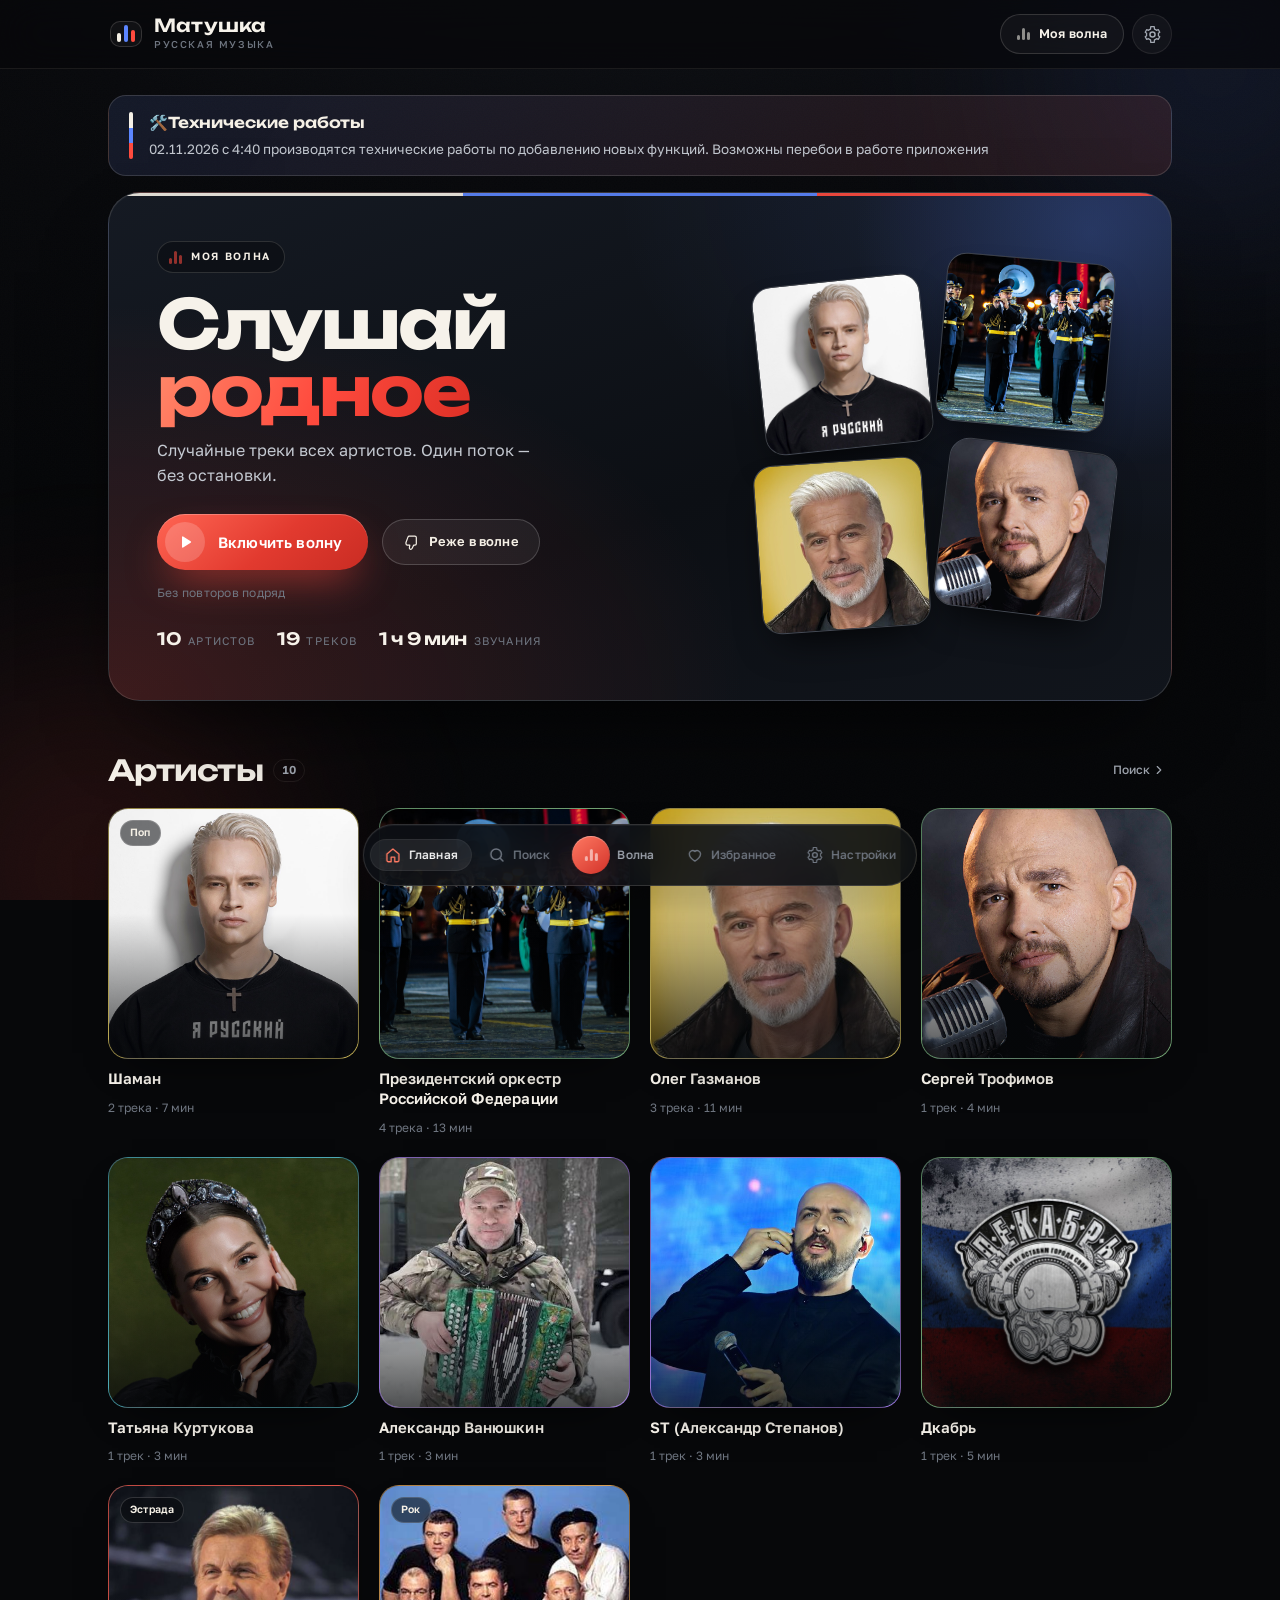
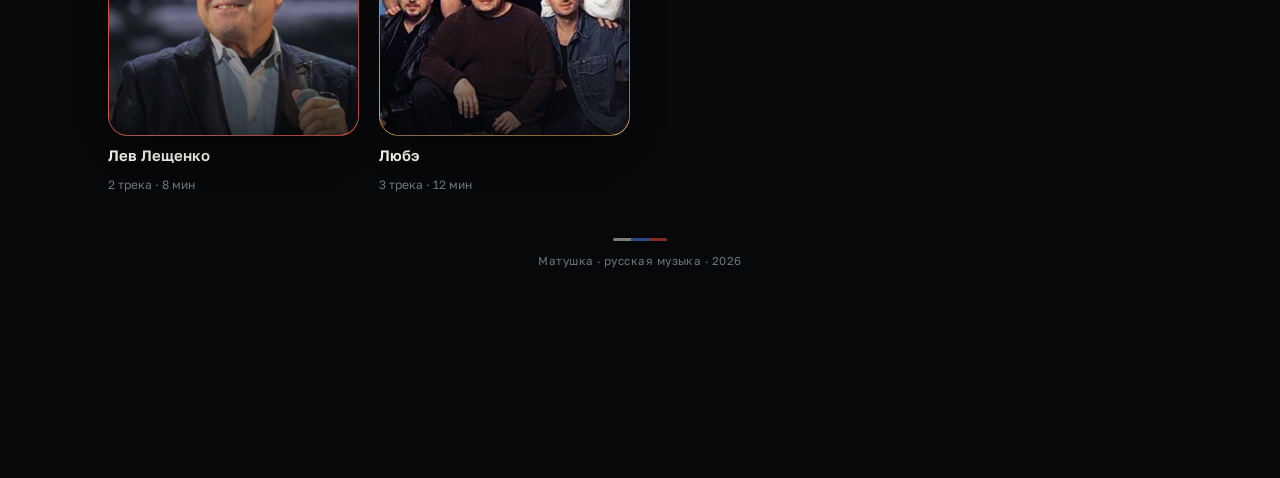
==== commit 6c011fa0: "Удалён эквалайзер, версия 2.1.0" ====
--- a/index.html
+++ b/index.html
@@ -42,7 +42,7 @@
     })();
   </script>
 
-  <link rel="stylesheet" href="css/style.css?v=20261107">
+  <link rel="stylesheet" href="css/style.css?v=20261108">
 </head>
 <body>
   <a class="skip-link" href="#view">Перейти к содержимому</a>
@@ -70,17 +70,6 @@
                 aria-label="Включить мою волну" aria-pressed="false">
           <span class="eq" aria-hidden="true"><span></span><span></span><span></span></span>
           <span class="wave-pill__text">Моя волна</span>
-        </button>
-
-        <button class="topbar__gear" id="top-eq-btn" type="button"
-                aria-label="Эквалайзер" title="Эквалайзер">
-          <svg viewBox="0 0 24 24" aria-hidden="true">
-            <path d="M5 4v16M12 4v16M19 4v16" fill="none" stroke="currentColor"
-                  stroke-width="1.8" stroke-linecap="round"/>
-            <circle cx="5" cy="9" r="2.2" fill="currentColor"/>
-            <circle cx="12" cy="15" r="2.2" fill="currentColor"/>
-            <circle cx="19" cy="7" r="2.2" fill="currentColor"/>
-          </svg>
         </button>
 
         <a class="topbar__gear" href="#/settings" aria-label="Настройки" title="Настройки">
@@ -251,18 +240,6 @@
       </div>
 
       <div class="player__tools">
-        <button class="player__tool" id="eq-btn" type="button"
-                aria-haspopup="dialog" aria-controls="eq" aria-expanded="false">
-          <svg viewBox="0 0 24 24" aria-hidden="true">
-            <path d="M5 4v16M12 4v16M19 4v16" fill="none" stroke="currentColor"
-                  stroke-width="1.8" stroke-linecap="round"/>
-            <circle cx="5" cy="9" r="2.2" fill="currentColor"/>
-            <circle cx="12" cy="15" r="2.2" fill="currentColor"/>
-            <circle cx="19" cy="7" r="2.2" fill="currentColor"/>
-          </svg>
-          <span id="eq-label">Эквалайзер</span>
-        </button>
-
         <button class="player__tool" id="dislike-btn" type="button" disabled
                 title="Реже показывать этот трек в волне">
           <svg viewBox="0 0 24 24" aria-hidden="true">
@@ -337,46 +314,6 @@
     </div>
   </div>
 
-  <div class="sheet eq" id="eq" hidden>
-    <div class="sheet__panel eq__panel" role="dialog" aria-modal="true" aria-labelledby="eq-title">
-      <div class="sheet__head">
-        <div class="eq__heading">
-          <span class="eq__eyebrow">Звук</span>
-          <h2 class="sheet__title" id="eq-title">Эквалайзер</h2>
-        </div>
-        <div class="eq__head-actions">
-          <button class="eq__switch" id="eq-enabled" type="button" role="switch"
-                  aria-checked="false" aria-label="Включить эквалайзер">
-            <span></span>
-          </button>
-          <button class="sheet__close" id="eq-close" type="button" aria-label="Закрыть эквалайзер">
-            <svg viewBox="0 0 24 24" aria-hidden="true">
-              <path d="m6 6 12 12M18 6 6 18" fill="none" stroke="currentColor"
-                    stroke-width="2" stroke-linecap="round"/>
-            </svg>
-          </button>
-        </div>
-      </div>
-
-      <p class="sheet__text">Настрой звук под себя: пресеты или ручная тонкая настройка. Работает на этом устройстве.</p>
-
-      <div class="eq__presets" id="eq-presets" role="group" aria-label="Пресеты эквалайзера"></div>
-
-      <div class="eq__bands" id="eq-bands"></div>
-
-      <div class="eq__preamp">
-        <label for="eq-preamp">Предусиление</label>
-        <input type="range" id="eq-preamp" min="-12" max="12" step="1" value="0" aria-label="Предусиление">
-        <output id="eq-preamp-value">0 дБ</output>
-      </div>
-
-      <div class="eq__foot">
-        <button class="btn btn--ghost eq__reset" type="button" data-action="eq-reset">Сбросить</button>
-        <span class="eq__status" id="eq-status">Выключен</span>
-      </div>
-    </div>
-  </div>
-
   <div class="toast" id="toast" role="status" aria-live="polite"></div>
   <div class="sr-only" id="live" role="status" aria-live="polite"></div>
 
@@ -384,6 +321,6 @@
     <div class="noscript">Для прослушивания музыки включите JavaScript в браузере.</div>
   </noscript>
 
-  <script type="module" src="js/app.js?v=20261107"></script>
+  <script type="module" src="js/app.js?v=20261108"></script>
 </body>
 </html>
--- a/css/style.css
+++ b/css/style.css
@@ -1,4823 +1,4542 @@
-/* ============================================================
-   Матушка — оформление
-   Тёмная сцена, тёплый кремовый текст, триколор как акцент.
-   ============================================================ */
-
-:root {
-  --bg: #07080a;
-  --bg-soft: #0b0d11;
-  --surface: #101318;
-  --surface-2: #151920;
-  --surface-3: #1b2029;
-  --line: rgba(244, 239, 230, 0.08);
-  --line-strong: rgba(244, 239, 230, 0.15);
-  --text: #f6f2ea;
-  --muted: #a2a8b2;
-  --dim: #6f7681;
-  --red: #ff4b3e;
-  --red-bright: #ff7a63;
-  --red-deep: #d3332a;
-  --blue: #5c86ff;
-  --cream: #f5f0e6;
-
-  --radius-xl: 32px;
-  --radius-lg: 24px;
-  --radius-md: 18px;
-  --radius-sm: 12px;
-
-  --page: 1120px;
-  --gutter: clamp(16px, 4vw, 28px);
-  --player-space: 108px;
-  --dock-space: calc(64px + env(safe-area-inset-bottom, 0px));
-  --ease: cubic-bezier(0.22, 0.61, 0.36, 1);
-
-  --font-body: "Golos Text", "Segoe UI", system-ui, -apple-system, Arial, sans-serif;
-  --font-display: "Unbounded", "Golos Text", "Segoe UI", system-ui, sans-serif;
-}
-
-* {
-  box-sizing: border-box;
-}
-
-html {
-  -webkit-text-size-adjust: 100%;
-  scroll-behavior: smooth;
-}
-
-body {
-  margin: 0;
-  min-height: 100svh;
-  background: var(--bg);
-  color: var(--text);
-  font-family: var(--font-body);
-  font-size: 15px;
-  line-height: 1.5;
-  -webkit-font-smoothing: antialiased;
-  -webkit-tap-highlight-color: transparent;
-  overflow-x: hidden;
-}
-
-body.player-open {
-  overflow: hidden;
-}
-
-::selection {
-  background: rgba(255, 75, 62, 0.42);
-  color: #fff;
-}
-
-img,
-svg {
-  display: block;
-  max-width: 100%;
-}
-
-button,
-input {
-  font: inherit;
-  color: inherit;
-}
-
-button {
-  cursor: pointer;
-}
-
-a {
-  color: inherit;
-  text-decoration: none;
-}
-
-:focus-visible {
-  outline: 2px solid var(--blue);
-  outline-offset: 3px;
-  border-radius: 10px;
-}
-
-/* ---------- Фон ---------- */
-
-.ambient {
-  position: fixed;
-  inset: 0;
-  z-index: -1;
-  overflow: hidden;
-  pointer-events: none;
-  background:
-    radial-gradient(120% 85% at 50% -25%, #12161d 0%, #08090c 52%, #050608 100%);
-}
-
-.ambient__glow {
-  position: absolute;
-  width: 640px;
-  height: 640px;
-  border-radius: 50%;
-  filter: blur(90px);
-  opacity: 0.5;
-  animation: glow-float 24s ease-in-out infinite alternate;
-}
-
-.ambient__glow--red {
-  left: -18%;
-  bottom: -32%;
-  background: radial-gradient(circle, rgba(255, 75, 62, 0.34), transparent 66%);
-}
-
-.ambient__glow--blue {
-  right: -20%;
-  top: -28%;
-  background: radial-gradient(circle, rgba(92, 134, 255, 0.3), transparent 66%);
-  animation-delay: -9s;
-  animation-duration: 30s;
-}
-
-.ambient__grain {
-  position: absolute;
-  inset: 0;
-  opacity: 0.035;
-  background-image: url("data:image/svg+xml,%3Csvg xmlns='http://www.w3.org/2000/svg' width='160' height='160'%3E%3Cfilter id='n'%3E%3CfeTurbulence type='fractalNoise' baseFrequency='.85' numOctaves='2'/%3E%3C/filter%3E%3Crect width='160' height='160' filter='url(%23n)' opacity='.55'/%3E%3C/svg%3E");
-  background-size: 160px 160px;
-}
-
-@keyframes glow-float {
-  from {
-    transform: translate3d(0, 0, 0) scale(1);
-  }
-  to {
-    transform: translate3d(4%, -6%, 0) scale(1.12);
-  }
-}
-
-/* ---------- Каркас ---------- */
-
-.page {
-  width: 100%;
-  max-width: var(--page);
-  margin: 0 auto;
-  padding: 0 var(--gutter);
-}
-
-.topbar {
-  position: sticky;
-  top: 0;
-  z-index: 40;
-  background: rgba(7, 8, 10, 0.72);
-  border-bottom: 1px solid var(--line);
-  backdrop-filter: blur(20px) saturate(1.3);
-  -webkit-backdrop-filter: blur(20px) saturate(1.3);
-}
-
-.topbar__inner {
-  display: flex;
-  align-items: center;
-  justify-content: space-between;
-  gap: 14px;
-  width: 100%;
-  max-width: var(--page);
-  height: 68px;
-  margin: 0 auto;
-  padding: 0 var(--gutter);
-}
-
-.brand {
-  display: inline-flex;
-  align-items: center;
-  gap: 12px;
-  padding: 4px 2px;
-  border-radius: 14px;
-}
-
-.brand__mark {
-  display: flex;
-  align-items: flex-end;
-  gap: 3px;
-  height: 26px;
-  padding: 4px 6px;
-  border: 1px solid var(--line-strong);
-  border-radius: 10px;
-  background: rgba(255, 255, 255, 0.04);
-}
-
-.brand__mark span {
-  width: 4px;
-  border-radius: 4px;
-}
-
-.brand__mark span:nth-child(1) {
-  height: 9px;
-  background: var(--cream);
-}
-
-.brand__mark span:nth-child(2) {
-  height: 17px;
-  background: var(--blue);
-}
-
-.brand__mark span:nth-child(3) {
-  height: 12px;
-  background: var(--red);
-}
-
-.brand__text {
-  display: flex;
-  flex-direction: column;
-  gap: 1px;
-}
-
-.brand__word {
-  font-family: var(--font-display);
-  font-size: 18px;
-  font-weight: 600;
-  line-height: 1.1;
-  letter-spacing: 0.01em;
-}
-
-.brand__sub {
-  color: var(--dim);
-  font-size: 10px;
-  font-weight: 500;
-  letter-spacing: 0.16em;
-  text-transform: uppercase;
-}
-
-.wave-pill {
-  display: inline-flex;
-  align-items: center;
-  gap: 9px;
-  height: 40px;
-  padding: 0 16px;
-  border: 1px solid var(--line-strong);
-  border-radius: 999px;
-  background: rgba(255, 255, 255, 0.04);
-  color: var(--text);
-  font-size: 12.5px;
-  font-weight: 600;
-  letter-spacing: 0.02em;
-  transition: background 0.2s, border-color 0.2s, color 0.2s, box-shadow 0.2s;
-}
-
-.wave-pill:hover {
-  background: rgba(255, 255, 255, 0.08);
-}
-
-.wave-pill.is-active {
-  color: #fff;
-  border-color: rgba(255, 75, 62, 0.45);
-  background: linear-gradient(140deg, rgba(255, 75, 62, 0.24), rgba(255, 75, 62, 0.08));
-  box-shadow: 0 8px 26px rgba(255, 75, 62, 0.2);
-}
-
-.wave-pill .eq {
-  height: 12px;
-}
-
-.wave-pill .eq span {
-  background: currentColor;
-}
-
-.view {
-  padding: 20px 0 0;
-  outline: none;
-}
-
-.screen {
-  animation: screen-in 0.32s var(--ease) both;
-}
-
-@keyframes screen-in {
-  from {
-    opacity: 0;
-    transform: translateY(10px);
-  }
-  to {
-    opacity: 1;
-    transform: none;
-  }
-}
-
-.footer {
-  display: flex;
-  flex-direction: column;
-  align-items: center;
-  gap: 12px;
-  padding: 44px 0 calc(var(--player-space) + var(--dock-space) + 16px);
-  color: var(--dim);
-  font-size: 11.5px;
-  letter-spacing: 0.04em;
-  text-align: center;
-}
-
-.footer p {
-  margin: 0;
-}
-
-.footer__flag {
-  width: 54px;
-  height: 3px;
-  border-radius: 3px;
-  background: linear-gradient(
-    90deg,
-    var(--cream) 0 33.33%,
-    var(--blue) 33.33% 66.66%,
-    var(--red) 66.66% 100%
-  );
-  opacity: 0.5;
-}
-
-.skip-link {
-  position: absolute;
-  left: 12px;
-  top: -60px;
-  z-index: 100;
-  padding: 10px 16px;
-  border-radius: 12px;
-  background: var(--cream);
-  color: #07080a;
-  font-weight: 600;
-  transition: top 0.2s ease;
-}
-
-.skip-link:focus {
-  top: 12px;
-}
-
-/* ---------- Эквалайзер ---------- */
-
-.eq {
-  display: inline-flex;
-  align-items: flex-end;
-  gap: 2px;
-  height: 13px;
-}
-
-.eq span {
-  width: 3px;
-  height: 100%;
-  border-radius: 2px;
-  background: var(--red);
-  transform-origin: bottom;
-  animation: eq-bounce 0.9s ease-in-out infinite alternate;
-}
-
-.eq span:nth-child(1) {
-  height: 42%;
-  animation-delay: -0.35s;
-}
-
-.eq span:nth-child(2) {
-  height: 100%;
-  animation-delay: -0.1s;
-}
-
-.eq span:nth-child(3) {
-  height: 64%;
-  animation-delay: -0.6s;
-}
-
-@keyframes eq-bounce {
-  from {
-    transform: scaleY(0.3);
-  }
-  to {
-    transform: scaleY(1);
-  }
-}
-
-body:not(.is-playing) .eq span {
-  animation-play-state: paused;
-  opacity: 0.55;
-}
-
-/* ---------- Главная: «Моя волна» ---------- */
-
-.hero {
-  position: relative;
-  display: grid;
-  gap: 26px;
-  overflow: hidden;
-  padding: clamp(24px, 4.4vw, 48px);
-  border: 1px solid var(--line-strong);
-  border-radius: var(--radius-xl);
-  background:
-    radial-gradient(90% 120% at 100% 0%, rgba(92, 134, 255, 0.16), transparent 58%),
-    radial-gradient(100% 130% at 0% 100%, rgba(255, 75, 62, 0.2), transparent 60%),
-    linear-gradient(160deg, #151a23 0%, #0c0f14 58%, #11151c 100%);
-  box-shadow:
-    0 40px 90px -40px rgba(0, 0, 0, 0.9),
-    inset 0 1px 0 rgba(255, 255, 255, 0.06);
-  isolation: isolate;
-}
-
-.hero::before {
-  content: "";
-  position: absolute;
-  top: 0;
-  left: 0;
-  right: 0;
-  height: 3px;
-  z-index: 2;
-  background: linear-gradient(
-    90deg,
-    var(--cream) 0 33.33%,
-    var(--blue) 33.33% 66.66%,
-    var(--red) 66.66% 100%
-  );
-  opacity: 0.9;
-}
-
-.hero::after {
-  content: "";
-  position: absolute;
-  z-index: 0;
-  width: 520px;
-  height: 520px;
-  right: -180px;
-  top: -220px;
-  border-radius: 50%;
-  background: radial-gradient(circle, rgba(92, 134, 255, 0.22), transparent 64%);
-  pointer-events: none;
-}
-
-.hero__content {
-  position: relative;
-  z-index: 2;
-  display: flex;
-  flex-direction: column;
-  align-items: flex-start;
-  min-width: 0;
-}
-
-.hero__eyebrow {
-  display: inline-flex;
-  align-items: center;
-  gap: 9px;
-  padding: 7px 13px 7px 11px;
-  border: 1px solid rgba(244, 239, 230, 0.14);
-  border-radius: 999px;
-  background: rgba(7, 8, 10, 0.42);
-  color: var(--cream);
-  font-size: 10.5px;
-  font-weight: 600;
-  letter-spacing: 0.16em;
-  text-transform: uppercase;
-}
-
-.hero__title {
-  margin: 18px 0 14px;
-  font-family: var(--font-display);
-  font-size: clamp(36px, 6.4vw, 68px);
-  font-weight: 700;
-  line-height: 0.98;
-  letter-spacing: -0.035em;
-  text-wrap: balance;
-}
-
-.hero__title em {
-  font-style: normal;
-  background: linear-gradient(115deg, #ff8a6b 0%, #ff4b3e 52%, #dd2f25 100%);
-  -webkit-background-clip: text;
-  background-clip: text;
-  color: transparent;
-}
-
-.hero__text {
-  max-width: 40ch;
-  margin: 0;
-  color: #c4c9d1;
-  font-size: clamp(14px, 1.3vw, 16px);
-  line-height: 1.55;
-}
-
-.hero__actions {
-  display: flex;
-  flex-wrap: wrap;
-  align-items: center;
-  gap: 14px;
-  margin-top: 26px;
-}
-
-.hero__btn {
-  display: inline-flex;
-  align-items: center;
-  gap: 13px;
-  max-width: 100%;
-  height: 56px;
-  padding: 0 26px 0 8px;
-  border: 0;
-  border-radius: 999px;
-  background: linear-gradient(140deg, #ff6553 0%, #e23a2f 55%, #c92c23 100%);
-  color: #fff;
-  font-size: 15px;
-  font-weight: 600;
-  letter-spacing: 0.01em;
-  box-shadow:
-    0 18px 40px -12px rgba(255, 75, 62, 0.6),
-    inset 0 1px 0 rgba(255, 255, 255, 0.25);
-  transition: transform 0.2s var(--ease), box-shadow 0.2s, filter 0.2s;
-}
-
-.hero__btn:hover {
-  transform: translateY(-2px);
-  filter: brightness(1.04);
-  box-shadow:
-    0 24px 50px -12px rgba(255, 75, 62, 0.7),
-    inset 0 1px 0 rgba(255, 255, 255, 0.28);
-}
-
-.hero__btn:active {
-  transform: translateY(0) scale(0.99);
-}
-
-.hero__btn-icon {
-  display: grid;
-  place-items: center;
-  width: 40px;
-  height: 40px;
-  border-radius: 50%;
-  background: rgba(255, 255, 255, 0.18);
-}
-
-.hero__btn-icon svg {
-  width: 18px;
-  height: 18px;
-}
-
-.hero__btn .i-pause,
-.hero.is-live .hero__btn .i-play {
-  display: none;
-}
-
-.hero.is-live .hero__btn .i-pause {
-  display: block;
-}
-
-.hero__hint {
-  color: var(--dim);
-  font-size: 12px;
-  letter-spacing: 0.02em;
-}
-
-.hero__stats {
-  display: flex;
-  flex-wrap: wrap;
-  gap: 10px 22px;
-  margin-top: 24px;
-}
-
-.hero__stat {
-  display: flex;
-  align-items: baseline;
-  gap: 7px;
-}
-
-.hero__stat strong {
-  font-family: var(--font-display);
-  font-size: 17px;
-  font-weight: 600;
-  letter-spacing: -0.02em;
-}
-
-.hero__stat span {
-  color: var(--dim);
-  font-size: 11px;
-  letter-spacing: 0.1em;
-  text-transform: uppercase;
-}
-
-.hero__now {
-  display: flex;
-  align-items: center;
-  gap: 8px;
-  min-height: 20px;
-  margin: 16px 0 0;
-  color: var(--muted);
-  font-size: 12.5px;
-  line-height: 1.4;
-}
-
-.hero__now strong {
-  color: var(--cream);
-  font-weight: 600;
-}
-
-.hero__now:empty {
-  display: none;
-}
-
-.hero__collage {
-  position: relative;
-  z-index: 1;
-  display: flex;
-  gap: 10px;
-  align-items: center;
-  justify-content: center;
-  min-width: 0;
-}
-
-.hero__shot {
-  position: relative;
-  flex: 0 1 74px;
-  min-width: 0;
-  aspect-ratio: 1;
-  overflow: hidden;
-  border: 1px solid rgba(255, 255, 255, 0.16);
-  border-radius: 16px;
-  background: linear-gradient(145deg, #232936, #101318);
-  box-shadow: 0 20px 40px -18px rgba(0, 0, 0, 0.9);
-  transform: rotate(var(--r, 0deg)) translateY(var(--y, 0));
-  transition: transform 0.4s var(--ease);
-}
-
-.hero__shot img {
-  width: 100%;
-  height: 100%;
-  object-fit: cover;
-}
-
-.hero__shot:nth-child(1) {
-  --r: -7deg;
-  --y: 8px;
-}
-
-.hero__shot:nth-child(2) {
-  --r: 4deg;
-  --y: -10px;
-}
-
-.hero__shot:nth-child(3) {
-  --r: -3deg;
-  --y: 6px;
-}
-
-.hero__shot:nth-child(4) {
-  --r: 8deg;
-  --y: -6px;
-}
-
-.hero.is-live .hero__shot {
-  transform: rotate(var(--r, 0deg)) translateY(var(--y, 0)) scale(1.02);
-}
-
-/* ---------- Объявление ---------- */
-
-.notice {
-  display: flex;
-  gap: 16px;
-  margin-bottom: 16px;
-  padding: 16px 20px;
-  border: 1px solid var(--line-strong);
-  border-radius: var(--radius-md);
-  background:
-    linear-gradient(120deg, rgba(92, 134, 255, 0.1), rgba(255, 75, 62, 0.09)),
-    rgba(255, 255, 255, 0.02);
-}
-
-.notice__flag {
-  flex: 0 0 auto;
-  width: 4px;
-  border-radius: 4px;
-  background: linear-gradient(
-    180deg,
-    var(--cream) 0 33.33%,
-    var(--blue) 33.33% 66.66%,
-    var(--red) 66.66% 100%
-  );
-}
-
-.notice__body {
-  min-width: 0;
-}
-
-.notice__title {
-  margin: 0 0 4px;
-  font-family: var(--font-display);
-  font-size: 15px;
-  font-weight: 600;
-  letter-spacing: -0.01em;
-  color: var(--cream);
-}
-
-.notice__text {
-  margin: 0;
-  color: #c2c7cf;
-  font-size: 13.5px;
-  line-height: 1.55;
-  white-space: pre-line;
-}
-
-/* ---------- Секции, поиск ---------- */
-
-.section {
-  margin-top: clamp(30px, 4vw, 48px);
-}
-
-.section__head {
-  display: flex;
-  align-items: center;
-  justify-content: space-between;
-  gap: 14px;
-  margin-bottom: 16px;
-}
-
-.section__title {
-  display: flex;
-  align-items: center;
-  gap: 10px;
-  min-width: 0;
-}
-
-.section__head h2 {
-  margin: 0;
-  font-family: var(--font-display);
-  font-size: clamp(21px, 2.6vw, 29px);
-  font-weight: 600;
-  letter-spacing: -0.025em;
-}
-
-.count {
-  display: inline-grid;
-  place-items: center;
-  min-width: 26px;
-  height: 23px;
-  padding: 0 8px;
-  border: 1px solid var(--line);
-  border-radius: 999px;
-  color: var(--muted);
-  font-size: 11.5px;
-  font-weight: 600;
-  font-variant-numeric: tabular-nums;
-}
-
-.search {
-  position: relative;
-  display: block;
-  margin: 0 0 18px;
-}
-
-.search svg {
-  position: absolute;
-  left: 17px;
-  top: 50%;
-  width: 17px;
-  height: 17px;
-  transform: translateY(-50%);
-  color: var(--dim);
-  pointer-events: none;
-}
-
-.search input {
-  width: 100%;
-  height: 52px;
-  padding: 0 18px 0 47px;
-  border: 1px solid var(--line);
-  border-radius: 16px;
-  background: rgba(255, 255, 255, 0.035);
-  color: var(--text);
-  font-size: 14px;
-  outline: none;
-  transition: border-color 0.2s, background 0.2s, box-shadow 0.2s;
-}
-
-.search input::placeholder {
-  color: var(--dim);
-}
-
-.search input:focus {
-  border-color: rgba(92, 134, 255, 0.55);
-  background: rgba(255, 255, 255, 0.06);
-  box-shadow: 0 0 0 4px rgba(92, 134, 255, 0.12);
-}
-
-/* ---------- Сетка артистов ---------- */
-
-.artists {
-  display: grid;
-  grid-template-columns: repeat(auto-fill, minmax(128px, 1fr));
-  gap: clamp(10px, 1.8vw, 20px);
-}
-
-.artist-card {
-  display: flex;
-  flex-direction: column;
-  gap: 10px;
-  min-width: 0;
-  border-radius: var(--radius-md);
-}
-
-.artist-card[hidden] {
-  display: none;
-}
-
-.artist-card__media {
-  position: relative;
-  display: block;
-  aspect-ratio: 1;
-  overflow: hidden;
-  border: 1px solid var(--line);
-  border-radius: 20px;
-  background:
-    radial-gradient(120% 120% at 20% 10%, rgba(255, 255, 255, 0.22), transparent 45%),
-    linear-gradient(145deg, var(--c1, #6b2b28), var(--c2, #e2493f));
-  box-shadow: 0 18px 40px -24px rgba(0, 0, 0, 0.9);
-  isolation: isolate;
-}
-
-.artist-card__media::after {
-  content: "";
-  position: absolute;
-  inset: 0;
-  background: linear-gradient(180deg, transparent 42%, rgba(5, 7, 9, 0.78) 100%);
-  opacity: 0.9;
-}
-
-.artist-card__initials {
-  position: absolute;
-  inset: 0;
-  display: grid;
-  place-items: center;
-  color: rgba(255, 255, 255, 0.94);
-  font-family: var(--font-display);
-  font-size: clamp(26px, 4vw, 38px);
-  font-weight: 600;
-  letter-spacing: 0.02em;
-  text-transform: uppercase;
-  user-select: none;
-}
-
-.artist-card__img {
-  position: absolute;
-  inset: 0;
-  width: 100%;
-  height: 100%;
-  object-fit: cover;
-  object-position: center;
-  transition: transform 0.55s var(--ease), filter 0.3s;
-}
-
-.artist-card:hover .artist-card__img {
-  transform: scale(1.06);
-}
-
-.artist-card__badge {
-  position: absolute;
-  z-index: 2;
-  left: 11px;
-  top: 11px;
-  padding: 4px 9px;
-  border: 1px solid rgba(255, 255, 255, 0.16);
-  border-radius: 999px;
-  background: rgba(6, 8, 11, 0.55);
-  color: var(--cream);
-  font-size: 10.5px;
-  font-weight: 600;
-  letter-spacing: 0.02em;
-  backdrop-filter: blur(8px);
-  -webkit-backdrop-filter: blur(8px);
-}
-
-.artist-card__play {
-  position: absolute;
-  z-index: 2;
-  right: 11px;
-  bottom: 11px;
-  display: grid;
-  place-items: center;
-  width: 42px;
-  height: 42px;
-  border: 1px solid rgba(255, 255, 255, 0.28);
-  border-radius: 50%;
-  background: rgba(255, 255, 255, 0.16);
-  color: #fff;
-  opacity: 0;
-  transform: translateY(8px) scale(0.9);
-  backdrop-filter: blur(10px);
-  -webkit-backdrop-filter: blur(10px);
-  transition: opacity 0.24s var(--ease), transform 0.24s var(--ease), background 0.2s;
-}
-
-.artist-card__play svg {
-  width: 17px;
-  height: 17px;
-}
-
-.artist-card:hover .artist-card__play,
-.artist-card:focus-visible .artist-card__play {
-  opacity: 1;
-  transform: none;
-}
-
-.artist-card__name {
-  display: -webkit-box;
-  overflow: hidden;
-  color: var(--text);
-  font-size: 14.5px;
-  font-weight: 600;
-  line-height: 1.32;
-  letter-spacing: 0.002em;
-  -webkit-line-clamp: 2;
-  -webkit-box-orient: vertical;
-}
-
-.artist-card__meta {
-  overflow: hidden;
-  color: var(--dim);
-  font-size: 11.5px;
-  white-space: nowrap;
-  text-overflow: ellipsis;
-}
-
-.no-results {
-  padding: 26px 18px;
-  border: 1px dashed var(--line-strong);
-  border-radius: var(--radius-md);
-  color: var(--muted);
-  font-size: 13.5px;
-  text-align: center;
-}
-
-/* ---------- Страница артиста ---------- */
-
-.back {
-  display: inline-flex;
-  align-items: center;
-  gap: 7px;
-  margin: 2px 0 16px;
-  padding: 7px 4px;
-  color: var(--muted);
-  font-size: 13px;
-  font-weight: 500;
-  transition: color 0.2s;
-}
-
-.back:hover {
-  color: var(--text);
-}
-
-.back svg {
-  width: 16px;
-  height: 16px;
-}
-
-.artist-head {
-  position: relative;
-  overflow: hidden;
-  padding: clamp(20px, 4vw, 42px);
-  border: 1px solid var(--line-strong);
-  border-radius: var(--radius-xl);
-  background:
-    radial-gradient(90% 120% at 92% 0%, rgba(255, 75, 62, 0.22), transparent 58%),
-    linear-gradient(160deg, #151a23, #0b0e13 72%);
-  isolation: isolate;
-}
-
-.artist-head__bg {
-  position: absolute;
-  inset: -50px;
-  z-index: -2;
-  background-image: var(--photo, none);
-  background-size: cover;
-  background-position: center;
-  filter: blur(42px) saturate(1.15);
-  opacity: 0.4;
-  transform: scale(1.12);
-}
-
-.artist-head::after {
-  content: "";
-  position: absolute;
-  inset: 0;
-  z-index: -1;
-  background: linear-gradient(165deg, rgba(8, 10, 14, 0.55) 0%, rgba(7, 9, 12, 0.9) 72%);
-}
-
-.artist-head__inner {
-  position: relative;
-  z-index: 1;
-}
-
-.artist-head__top {
-  display: flex;
-  align-items: center;
-  gap: clamp(16px, 3vw, 30px);
-}
-
-.avatar {
-  position: relative;
-  flex: 0 0 auto;
-  display: grid;
-  place-items: center;
-  width: 56px;
-  height: 56px;
-  overflow: hidden;
-  border-radius: 16px;
-  background:
-    radial-gradient(120% 120% at 20% 10%, rgba(255, 255, 255, 0.22), transparent 45%),
-    linear-gradient(145deg, var(--c1, #6b2b28), var(--c2, #e2493f));
-  color: rgba(255, 255, 255, 0.94);
-  font-family: var(--font-display);
-  font-size: 20px;
-  font-weight: 600;
-  text-transform: uppercase;
-  box-shadow: inset 0 0 0 1px rgba(255, 255, 255, 0.12);
-  user-select: none;
-}
-
-.artist-head .avatar {
-  width: clamp(92px, 15vw, 158px);
-  height: clamp(92px, 15vw, 158px);
-  border-radius: clamp(22px, 3vw, 30px);
-  font-size: clamp(30px, 5vw, 52px);
-  box-shadow:
-    0 26px 60px -20px rgba(0, 0, 0, 0.8),
-    inset 0 0 0 1px rgba(255, 255, 255, 0.18);
-}
-
-.avatar__letters {
-  line-height: 1;
-  letter-spacing: 0.02em;
-}
-
-.avatar__img {
-  position: absolute;
-  inset: 0;
-  width: 100%;
-  height: 100%;
-  object-fit: cover;
-  object-position: center;
-}
-
-.artist-head__info {
-  min-width: 0;
-}
-
-.artist-head__name {
-  margin: 0;
-  font-family: var(--font-display);
-  font-size: clamp(25px, 4.6vw, 52px);
-  font-weight: 700;
-  line-height: 1.02;
-  letter-spacing: -0.03em;
-  text-wrap: balance;
-}
-
-.artist-head__chips {
-  display: flex;
-  flex-wrap: wrap;
-  gap: 7px;
-  margin-top: 13px;
-}
-
-.chip {
-  display: inline-flex;
-  align-items: center;
-  height: 28px;
-  padding: 0 12px;
-  border: 1px solid rgba(255, 255, 255, 0.14);
-  border-radius: 999px;
-  background: rgba(255, 255, 255, 0.055);
-  color: #d9dde3;
-  font-size: 11.5px;
-  font-weight: 500;
-  letter-spacing: 0.01em;
-  white-space: nowrap;
-}
-
-.chip--accent {
-  border-color: rgba(255, 75, 62, 0.36);
-  background: rgba(255, 75, 62, 0.12);
-  color: var(--red-bright);
-  font-weight: 600;
-}
-
-.artist-head__bio {
-  max-width: 74ch;
-  margin: 20px 0 0;
-  color: #ccd1d8;
-  font-size: 14px;
-  line-height: 1.62;
-}
-
-.artist-actions {
-  display: flex;
-  flex-wrap: wrap;
-  gap: 10px;
-  margin-top: 24px;
-}
-
-.btn {
-  display: inline-flex;
-  align-items: center;
-  justify-content: center;
-  gap: 9px;
-  height: 48px;
-  padding: 0 20px;
-  border: 1px solid transparent;
-  border-radius: 999px;
-  font-size: 13.5px;
-  font-weight: 600;
-  letter-spacing: 0.01em;
-  transition: transform 0.16s, filter 0.16s, background 0.2s, border-color 0.2s;
-}
-
-.btn svg {
-  width: 16px;
-  height: 16px;
-}
-
-.btn:active {
-  transform: scale(0.985);
-}
-
-.btn:disabled {
-  opacity: 0.45;
-  pointer-events: none;
-}
-
-.btn--primary {
-  background: linear-gradient(140deg, #ff6553, #dd332a);
-  color: #fff;
-  box-shadow: 0 16px 36px -14px rgba(255, 75, 62, 0.65);
-}
-
-.btn--primary:hover {
-  filter: brightness(1.05);
-}
-
-.btn--ghost {
-  border-color: rgba(255, 255, 255, 0.18);
-  background: rgba(255, 255, 255, 0.06);
-  color: var(--cream);
-}
-
-.btn--ghost:hover {
-  background: rgba(255, 255, 255, 0.1);
-}
-
-.tracks-head {
-  display: flex;
-  align-items: baseline;
-  justify-content: space-between;
-  gap: 12px;
-  margin: clamp(28px, 4vw, 44px) 0 12px;
-}
-
-.tracks-head h2 {
-  margin: 0;
-  font-family: var(--font-display);
-  font-size: clamp(18px, 2.2vw, 23px);
-  font-weight: 600;
-  letter-spacing: -0.02em;
-}
-
-.tracks-head span {
-  color: var(--dim);
-  font-size: 11.5px;
-  letter-spacing: 0.04em;
-  text-transform: uppercase;
-}
-
-.tracks {
-  display: flex;
-  flex-direction: column;
-  overflow: hidden;
-  border: 1px solid var(--line);
-  border-radius: var(--radius-lg);
-  background: rgba(255, 255, 255, 0.022);
-}
-
-.tracks__labels {
-  display: none;
-}
-
-.track {
-  display: grid;
-  grid-template-columns: 52px minmax(0, 1fr) auto;
-  align-items: center;
-  gap: 12px;
-  width: 100%;
-  padding: 10px 14px;
-  border: 0;
-  border-bottom: 1px solid rgba(255, 255, 255, 0.045);
-  background: transparent;
-  color: inherit;
-  text-align: left;
-  transition: background 0.18s;
-}
-
-.track:last-child {
-  border-bottom: 0;
-}
-
-.track:hover {
-  background: rgba(255, 255, 255, 0.045);
-}
-
-.track.is-active {
-  background: linear-gradient(90deg, rgba(255, 75, 62, 0.12), rgba(255, 75, 62, 0.03) 55%, transparent);
-  box-shadow: inset 3px 0 0 var(--red);
-}
-
-.track__index {
-  position: relative;
-  display: none;
-  place-items: center;
-  width: 32px;
-  height: 32px;
-  justify-self: center;
-  color: var(--dim);
-  font-size: 12px;
-  font-variant-numeric: tabular-nums;
-}
-
-.track__num,
-.track__play,
-.track__eq {
-  grid-area: 1 / 1;
-}
-
-.track__play {
-  display: grid;
-  place-items: center;
-  color: var(--text);
-  opacity: 0;
-  transform: scale(0.8);
-  transition: opacity 0.18s, transform 0.18s;
-}
-
-.track__play svg {
-  width: 15px;
-  height: 15px;
-}
-
-.track__eq {
-  display: grid;
-  place-items: center;
-  opacity: 0;
-  transform: scale(0.85);
-  transition: opacity 0.18s, transform 0.18s;
-}
-
-.track:hover .track__num {
-  opacity: 0;
-}
-
-.track:hover .track__play {
-  opacity: 1;
-  transform: none;
-}
-
-.track.is-active .track__num,
-.track.is-active .track__play {
-  opacity: 0;
-}
-
-.track.is-active .track__eq {
-  opacity: 1;
-  transform: none;
-}
-
-.track__cover {
-  position: relative;
-  display: grid;
-  place-items: center;
-  width: 52px;
-  height: 52px;
-  overflow: hidden;
-  border-radius: 13px;
-  background:
-    radial-gradient(120% 120% at 20% 10%, rgba(255, 255, 255, 0.2), transparent 45%),
-    linear-gradient(145deg, var(--c1, #6b2b28), var(--c2, #e2493f));
-  box-shadow: inset 0 0 0 1px rgba(255, 255, 255, 0.09);
-  user-select: none;
-}
-
-.track__cover-letter {
-  color: rgba(255, 255, 255, 0.94);
-  font-family: var(--font-display);
-  font-size: 17px;
-  font-weight: 600;
-  line-height: 1;
-  letter-spacing: 0.02em;
-  text-transform: uppercase;
-}
-
-.track__cover-img {
-  position: absolute;
-  inset: 0;
-  width: 100%;
-  height: 100%;
-  object-fit: cover;
-  object-position: center;
-}
-
-.track__playing {
-  position: absolute;
-  inset: 0;
-  display: none;
-  place-items: center;
-  background: rgba(8, 10, 13, 0.62);
-  backdrop-filter: blur(1px);
-}
-
-.track__playing .eq {
-  height: 15px;
-}
-
-.track.is-active .track__playing {
-  display: grid;
-}
-
-.track__main {
-  min-width: 0;
-  display: flex;
-  flex-direction: column;
-  gap: 2px;
-}
-
-.track__title {
-  overflow: hidden;
-  font-size: 14px;
-  font-weight: 500;
-  white-space: nowrap;
-  text-overflow: ellipsis;
-}
-
-.track.is-active .track__title {
-  color: var(--red-bright);
-  font-weight: 600;
-}
-
-.track__sub {
-  overflow: hidden;
-  color: var(--dim);
-  font-size: 11.5px;
-  white-space: nowrap;
-  text-overflow: ellipsis;
-}
-
-.track__album {
-  display: none;
-  overflow: hidden;
-  color: var(--muted);
-  font-size: 12px;
-  white-space: nowrap;
-  text-overflow: ellipsis;
-}
-
-.track__dur {
-  color: var(--dim);
-  font-size: 11.5px;
-  font-variant-numeric: tabular-nums;
-}
-
-/* ---------- Пустые состояния ---------- */
-
-.state-card {
-  display: flex;
-  flex-direction: column;
-  align-items: flex-start;
-  gap: 10px;
-  margin-top: 18px;
-  padding: 24px 22px;
-  border: 1px dashed var(--line-strong);
-  border-radius: var(--radius-lg);
-  background: rgba(255, 255, 255, 0.02);
-}
-
-.state-card h2,
-.state-card h3 {
-  margin: 0;
-  font-family: var(--font-display);
-  font-size: 18px;
-  font-weight: 600;
-}
-
-.state-card p {
-  margin: 0;
-  color: var(--muted);
-  font-size: 13.5px;
-  line-height: 1.55;
-}
-
-.state-card code {
-  padding: 2px 6px;
-  border-radius: 6px;
-  background: rgba(255, 255, 255, 0.08);
-  color: var(--cream);
-  font-size: 12.5px;
-}
-
-/* ---------- Скелетон загрузки ---------- */
-
-.skeleton {
-  display: grid;
-  gap: 18px;
-}
-
-.skeleton__hero {
-  height: clamp(280px, 42vw, 380px);
-  border: 1px solid var(--line);
-  border-radius: var(--radius-xl);
-  background: linear-gradient(100deg, #11141a 20%, #1a1f28 42%, #11141a 64%);
-  background-size: 220% 100%;
-  animation: shimmer 1.5s linear infinite;
-}
-
-.skeleton__line {
-  width: 190px;
-  height: 22px;
-  border-radius: 8px;
-  background: #12151b;
-}
-
-.skeleton__grid {
-  display: grid;
-  grid-template-columns: repeat(auto-fill, minmax(128px, 1fr));
-  gap: 16px;
-}
-
-.skeleton__grid span {
-  aspect-ratio: 1;
-  border-radius: 20px;
-  background: linear-gradient(100deg, #11141a 20%, #1a1f28 42%, #11141a 64%);
-  background-size: 220% 100%;
-  animation: shimmer 1.5s linear infinite;
-}
-
-@keyframes shimmer {
-  from {
-    background-position: 120% 0;
-  }
-  to {
-    background-position: -120% 0;
-  }
-}
-
-/* ---------- Плеер ---------- */
-
-.player {
-  position: fixed;
-  left: 0;
-  right: 0;
-  bottom: var(--dock-space);
-  z-index: 60;
-  padding-bottom: 0;
-  background: rgba(12, 15, 20, 0.88);
-  border-top: 1px solid var(--line-strong);
-  backdrop-filter: blur(24px) saturate(1.4);
-  -webkit-backdrop-filter: blur(24px) saturate(1.4);
-  box-shadow: 0 -22px 60px rgba(0, 0, 0, 0.45);
-  animation: player-in 0.35s var(--ease) both;
-}
-
-.player[hidden] {
-  display: none;
-}
-
-@keyframes player-in {
-  from {
-    opacity: 0;
-    transform: translateY(26px);
-  }
-  to {
-    opacity: 1;
-    transform: none;
-  }
-}
-
-.player__backdrop,
-.player__close {
-  display: none;
-}
-
-.player__panel {
-  position: relative;
-  display: grid;
-  grid-template-columns: auto minmax(0, 1fr) auto;
-  grid-template-areas:
-    "art meta controls"
-    "timeline timeline timeline";
-  align-items: center;
-  gap: 6px 12px;
-  width: 100%;
-  max-width: var(--page);
-  margin: 0 auto;
-  padding: 12px 14px 11px;
-}
-
-.player__art {
-  grid-area: art;
-  position: relative;
-  display: grid;
-  place-items: center;
-  width: 48px;
-  height: 48px;
-  padding: 0;
-  overflow: hidden;
-  border: 0;
-  border-radius: 13px;
-  background:
-    radial-gradient(120% 120% at 20% 10%, rgba(255, 255, 255, 0.22), transparent 45%),
-    linear-gradient(145deg, var(--c1, #6b2b28), var(--c2, #e2493f));
-  background-size: cover;
-  background-position: center;
-  color: rgba(255, 255, 255, 0.92);
-  font-family: var(--font-display);
-  font-size: 17px;
-  font-weight: 600;
-  line-height: 1;
-  text-transform: uppercase;
-  box-shadow: inset 0 0 0 1px rgba(255, 255, 255, 0.12);
-  user-select: none;
-}
-
-.player__art-letter {
-  line-height: 1;
-  letter-spacing: 0.02em;
-}
-
-.player__art-img {
-  position: absolute;
-  inset: 0;
-  width: 100%;
-  height: 100%;
-  object-fit: cover;
-  object-position: center;
-}
-
-.player__meta {
-  grid-area: meta;
-  min-width: 0;
-  display: flex;
-  flex-direction: column;
-  gap: 1px;
-}
-
-.player__title {
-  overflow: hidden;
-  font-size: 13.5px;
-  font-weight: 600;
-  letter-spacing: 0.005em;
-  white-space: nowrap;
-  text-overflow: ellipsis;
-}
-
-.player__artist {
-  overflow: hidden;
-  color: var(--muted);
-  font-size: 11.5px;
-  white-space: nowrap;
-  text-overflow: ellipsis;
-}
-
-.player__controls {
-  grid-area: controls;
-  display: flex;
-  align-items: center;
-  gap: 1px;
-}
-
-.icon-btn {
-  display: grid;
-  place-items: center;
-  width: 38px;
-  height: 38px;
-  padding: 0;
-  border: 0;
-  border-radius: 50%;
-  background: transparent;
-  color: #b4bac4;
-  transition: color 0.18s, background 0.18s, transform 0.15s;
-}
-
-.icon-btn svg {
-  width: 20px;
-  height: 20px;
-}
-
-.icon-btn:hover {
-  color: var(--text);
-  background: rgba(255, 255, 255, 0.07);
-}
-
-.icon-btn:active {
-  transform: scale(0.94);
-}
-
-.icon-btn--play {
-  width: 44px;
-  height: 44px;
-  margin: 0 1px;
-  background: linear-gradient(140deg, #ff6553, #d9342a);
-  color: #fff;
-  box-shadow: 0 10px 24px -8px rgba(255, 75, 62, 0.65);
-}
-
-.icon-btn--play:hover {
-  background: linear-gradient(140deg, #ff7361, #e13b30);
-  color: #fff;
-}
-
-.icon-btn--play svg {
-  width: 19px;
-  height: 19px;
-}
-
-.player .i-pause {
-  display: none;
-}
-
-body.is-playing .player .i-play {
-  display: none;
-}
-
-body.is-playing .player .i-pause {
-  display: block;
-}
-
-.player__timeline {
-  grid-area: timeline;
-  position: absolute;
-  left: 0;
-  right: 0;
-  top: 0;
-  display: flex;
-  align-items: center;
-  gap: 10px;
-  height: 16px;
-  padding: 0;
-  transform: translateY(-50%);
-}
-
-.player__time {
-  display: none;
-  min-width: 36px;
-  color: var(--dim);
-  font-size: 10.5px;
-  font-variant-numeric: tabular-nums;
-  text-align: center;
-}
-
-.player__seek {
-  flex: 1 1 auto;
-  min-width: 0;
-}
-
-.player__seek input {
-  -webkit-appearance: none;
-  appearance: none;
-  display: block;
-  width: 100%;
-  height: 16px;
-  margin: 0;
-  border: 0;
-  background-color: transparent;
-  background-image: linear-gradient(
-    90deg,
-    var(--red) 0%,
-    var(--red) var(--p, 0%),
-    rgba(244, 239, 230, 0.16) var(--p, 0%),
-    rgba(244, 239, 230, 0.16) 100%
-  );
-  background-size: 100% 2px;
-  background-repeat: no-repeat;
-  background-position: center;
-  cursor: pointer;
-}
-
-.player__seek input::-webkit-slider-thumb {
-  -webkit-appearance: none;
-  appearance: none;
-  width: 11px;
-  height: 11px;
-  border: 0;
-  border-radius: 50%;
-  background: var(--cream);
-  box-shadow: 0 0 0 4px rgba(255, 75, 62, 0.28);
-  transition: opacity 0.15s;
-}
-
-.player__seek input::-moz-range-thumb {
-  width: 11px;
-  height: 11px;
-  border: 0;
-  border-radius: 50%;
-  background: var(--cream);
-  box-shadow: 0 0 0 4px rgba(255, 75, 62, 0.28);
-}
-
-.player__seek input:focus-visible {
-  outline-offset: 4px;
-}
-
-.player__volume {
-  display: none;
-}
-
-.player__mute {
-  display: grid;
-  place-items: center;
-  width: 32px;
-  height: 32px;
-  padding: 0;
-  border: 0;
-  border-radius: 50%;
-  background: transparent;
-  color: #b4bac4;
-  transition: color 0.18s, background 0.18s;
-}
-
-.player__mute:hover {
-  color: var(--text);
-  background: rgba(255, 255, 255, 0.07);
-}
-
-.player__mute svg {
-  width: 18px;
-  height: 18px;
-}
-
-.player__mute .i-mute {
-  display: none;
-}
-
-.player__mute.is-muted .i-vol {
-  display: none;
-}
-
-.player__mute.is-muted .i-mute {
-  display: block;
-}
-
-.player__volume-range {
-  -webkit-appearance: none;
-  appearance: none;
-  width: 84px;
-  height: 16px;
-  margin: 0;
-  border: 0;
-  background-color: transparent;
-  background-image: linear-gradient(
-    90deg,
-    rgba(244, 239, 230, 0.55) 0%,
-    rgba(244, 239, 230, 0.55) var(--v, 100%),
-    rgba(244, 239, 230, 0.14) var(--v, 100%),
-    rgba(244, 239, 230, 0.14) 100%
-  );
-  background-size: 100% 2px;
-  background-repeat: no-repeat;
-  background-position: center;
-  cursor: pointer;
-}
-
-.player__volume-range::-webkit-slider-thumb {
-  -webkit-appearance: none;
-  appearance: none;
-  width: 9px;
-  height: 9px;
-  border: 0;
-  border-radius: 50%;
-  background: var(--cream);
-}
-
-.player__volume-range::-moz-range-thumb {
-  width: 9px;
-  height: 9px;
-  border: 0;
-  border-radius: 50%;
-  background: var(--cream);
-}
-
-/* ---------- Уведомления ---------- */
-
-.toast {
-  position: fixed;
-  left: 50%;
-  bottom: calc(var(--dock-space) + var(--player-space) + 8px);
-  z-index: 70;
-  max-width: calc(100% - 32px);
-  padding: 11px 18px;
-  border: 1px solid var(--line-strong);
-  border-radius: 999px;
-  background: #191e26;
-  color: var(--text);
-  font-size: 12.5px;
-  font-weight: 500;
-  text-align: center;
-  box-shadow: 0 18px 44px rgba(0, 0, 0, 0.55);
-  opacity: 0;
-  transform: translate(-50%, 10px);
-  pointer-events: none;
-  transition: opacity 0.22s ease, transform 0.22s ease;
-}
-
-.toast.is-visible {
-  opacity: 1;
-  transform: translate(-50%, 0);
-}
-
-.noscript {
-  position: fixed;
-  left: 50%;
-  top: 16px;
-  z-index: 90;
-  transform: translateX(-50%);
-  padding: 12px 18px;
-  border: 1px solid var(--line-strong);
-  border-radius: 14px;
-  background: #191e26;
-  color: var(--text);
-  font-size: 13px;
-}
-
-/* ---------- Планшеты и ПК ---------- */
-
-@media (min-width: 620px) {
-  .artists {
-    grid-template-columns: repeat(auto-fill, minmax(168px, 1fr));
-  }
-
-  .track {
-    grid-template-columns: 44px 52px minmax(0, 1fr) minmax(0, 0.55fr) 74px;
-    gap: 14px;
-    padding: 10px 18px;
-  }
-
-  .track__index {
-    display: grid;
-  }
-
-  .track__album {
-    display: block;
-  }
-
-  .tracks__labels {
-    display: grid;
-    grid-template-columns: 44px 52px minmax(0, 1fr) minmax(0, 0.55fr) 74px;
-    gap: 14px;
-    align-items: center;
-    padding: 12px 18px;
-    border-bottom: 1px solid var(--line);
-    color: var(--dim);
-    font-size: 10px;
-    letter-spacing: 0.14em;
-    text-transform: uppercase;
-  }
-
-  .track.is-active .track__playing {
-    display: none;
-  }
-
-  .track__cover {
-    width: 52px;
-    height: 52px;
-  }
-}
-
-@media (min-width: 900px) {
-  .view {
-    padding-top: 26px;
-  }
-
-  .hero {
-    grid-template-columns: minmax(0, 1.08fr) minmax(0, 0.92fr);
-    align-items: center;
-    gap: 40px;
-    min-height: 392px;
-    padding: 48px;
-  }
-
-  .hero__collage {
-    display: grid;
-    grid-template-columns: repeat(2, minmax(0, 1fr));
-    gap: 14px;
-    max-width: 380px;
-    margin-left: auto;
-    padding: 8px 14px;
-  }
-
-  .hero__shot {
-    flex: none;
-    border-radius: 20px;
-  }
-
-  .hero__shot:nth-child(1) {
-    --r: -6deg;
-    --y: 10px;
-  }
-
-  .hero__shot:nth-child(2) {
-    --r: 5deg;
-    --y: -12px;
-  }
-
-  .hero__shot:nth-child(3) {
-    --r: -4deg;
-    --y: 8px;
-  }
-
-  .hero__shot:nth-child(4) {
-    --r: 7deg;
-    --y: -8px;
-  }
-
-  .artists {
-    grid-template-columns: repeat(4, minmax(0, 1fr));
-    gap: 20px;
-  }
-
-  .artist-card__name {
-    font-size: 15px;
-  }
-
-  .artist-card__meta {
-    font-size: 12px;
-  }
-
-  .player {
-    left: 50%;
-    right: auto;
-    bottom: var(--dock-space);
-    width: min(var(--page), calc(100% - 32px));
-    translate: -50% 0;
-    padding-bottom: 0;
-    overflow: hidden;
-    border: 1px solid var(--line-strong);
-    border-radius: var(--radius-lg);
-    box-shadow: 0 30px 70px -20px rgba(0, 0, 0, 0.8);
-  }
-
-  .player__panel {
-    grid-template-columns: 56px minmax(150px, 230px) auto minmax(180px, 1fr) auto;
-    grid-template-areas: "art meta controls timeline volume";
-    gap: 16px;
-    padding: 12px 18px;
-  }
-
-  .player__art {
-    width: 56px;
-    height: 56px;
-    border-radius: 15px;
-    cursor: default;
-  }
-
-  .player__timeline {
-    position: static;
-    transform: none;
-    height: auto;
-  }
-
-  .player__time {
-    display: block;
-  }
-
-  .player__volume {
-    grid-area: volume;
-    display: flex;
-    align-items: center;
-    gap: 4px;
-  }
-
-  .toast {
-    bottom: calc(var(--dock-space) + 110px);
-  }
-
-  .footer {
-    padding-bottom: calc(var(--dock-space) + 120px);
-  }
-}
-
-@media (min-width: 1180px) {
-  .artist-head__bio {
-    font-size: 14.5px;
-  }
-}
-
-/* ---------- Телефон: полноэкранный плеер ---------- */
-
-@media (max-width: 899px) {
-  .player.is-open {
-    top: 0;
-    bottom: 0;
-    left: 0;
-    right: 0;
-    border: 0;
-    background: transparent;
-    box-shadow: none;
-    backdrop-filter: none;
-    -webkit-backdrop-filter: none;
-    padding-bottom: 0;
-    animation: none;
-    translate: 0;
-  }
-
-  .player.is-open .player__backdrop {
-    position: fixed;
-    inset: -40px;
-    z-index: 0;
-    display: block;
-    background-image: var(--art, none);
-    background-size: cover;
-    background-position: center;
-    filter: blur(46px) saturate(1.25);
-    transform: scale(1.15);
-  }
-
-  .player.is-open .player__backdrop::after {
-    content: "";
-    position: absolute;
-    inset: 0;
-    background: linear-gradient(
-      180deg,
-      rgba(6, 8, 11, 0.62) 0%,
-      rgba(6, 8, 11, 0.86) 55%,
-      rgba(5, 7, 9, 0.97) 100%
-    );
-  }
-
-  .player.is-open .player__panel {
-    position: relative;
-    z-index: 2;
-    display: flex;
-    flex-direction: column;
-    align-items: center;
-    justify-content: center;
-    gap: 18px;
-    height: 100%;
-    max-width: none;
-    padding: max(26px, env(safe-area-inset-top)) 26px calc(30px + env(safe-area-inset-bottom));
-    text-align: center;
-  }
-
-  .player.is-open .player__close {
-    position: absolute;
-    top: max(14px, env(safe-area-inset-top));
-    left: 14px;
-    display: grid;
-    place-items: center;
-    width: 44px;
-    height: 44px;
-    padding: 0;
-    border: 1px solid var(--line-strong);
-    border-radius: 50%;
-    background: rgba(255, 255, 255, 0.06);
-    color: var(--cream);
-  }
-
-  .player.is-open .player__close svg {
-    width: 20px;
-    height: 20px;
-  }
-
-  .player.is-open .player__art {
-    width: min(74vw, 320px);
-    height: min(74vw, 320px);
-    border-radius: 28px;
-    box-shadow: 0 40px 90px -20px rgba(0, 0, 0, 0.85);
-    cursor: default;
-  }
-
-  .player.is-open .player__art-letter {
-    font-size: 64px;
-  }
-
-  .player.is-open .player__meta {
-    align-items: center;
-    max-width: 100%;
-    gap: 4px;
-  }
-
-  .player.is-open .player__title {
-    max-width: 100%;
-    font-size: 21px;
-    line-height: 1.25;
-    white-space: normal;
-    text-align: center;
-  }
-
-  .player.is-open .player__artist {
-    max-width: 100%;
-    font-size: 13.5px;
-    white-space: normal;
-    text-align: center;
-  }
-
-  .player.is-open .player__controls {
-    gap: 16px;
-    margin-top: 4px;
-  }
-
-  .player.is-open .icon-btn {
-    width: 48px;
-    height: 48px;
-  }
-
-  .player.is-open .icon-btn svg {
-    width: 24px;
-    height: 24px;
-  }
-
-  .player.is-open .icon-btn--play {
-    width: 68px;
-    height: 68px;
-  }
-
-  .player.is-open .icon-btn--play svg {
-    width: 26px;
-    height: 26px;
-  }
-
-  .player.is-open .player__timeline {
-    position: static;
-    transform: none;
-    width: 100%;
-    max-width: 360px;
-    height: auto;
-    margin-top: 4px;
-  }
-
-  .player.is-open .player__time {
-    display: block;
-    min-width: 40px;
-    font-size: 11px;
-  }
-
-  .player.is-open .player__seek input {
-    height: 22px;
-    background-size: 100% 3px;
-  }
-
-  .player.is-open .player__seek input::-webkit-slider-thumb {
-    opacity: 1;
-    width: 13px;
-    height: 13px;
-  }
-
-  .player.is-open .player__volume {
-    display: none;
-  }
-
-  body.player-open {
-    overflow: hidden;
-  }
-}
-
-/* ---------- Мелкие телефоны ---------- */
-
-@media (max-width: 380px) {
-  .brand__sub {
-    display: none;
-  }
-
-  .wave-pill {
-    padding: 0 13px;
-  }
-
-  .wave-pill__text {
-    font-size: 11.5px;
-  }
-
-  .hero__btn {
-    height: 52px;
-    padding-right: 20px;
-    font-size: 14px;
-  }
-
-  .hero__shot {
-    flex-basis: 62px;
-  }
-
-  .hero__shot:nth-child(4) {
-    display: none;
-  }
-}
-
-/* ---------- Меньше движения ---------- */
-
-@media (prefers-reduced-motion: reduce) {
-  html {
-    scroll-behavior: auto;
-  }
-
-  *,
-  *::before,
-  *::after {
-    animation-duration: 0.001ms !important;
-    animation-iteration-count: 1 !important;
-    transition-duration: 0.001ms !important;
-  }
-
-  .ambient__glow {
-    animation: none;
-  }
-}
-
-/* ============================================================
-   Обновления: поиск, жанры, избранное, очередь, ПК-плеер
-   ============================================================ */
-
-.sr-only {
-  position: absolute;
-  width: 1px;
-  height: 1px;
-  margin: -1px;
-  padding: 0;
-  overflow: hidden;
-  clip: rect(0 0 0 0);
-  white-space: nowrap;
-  border: 0;
-}
-
-.section__note {
-  color: var(--dim);
-  font-size: 11.5px;
-  letter-spacing: 0.01em;
-}
-
-/* ---------- Треки: кликабельная строка и сердечко ---------- */
-
-.track {
-  position: relative;
-}
-
-.track__hit {
-  position: absolute;
-  inset: 0;
-  z-index: 0;
-  width: 100%;
-  padding: 0;
-  border: 0;
-  border-radius: inherit;
-  background: transparent;
-  cursor: pointer;
-}
-
-.track__hit:focus-visible {
-  outline: 2px solid var(--blue);
-  outline-offset: -3px;
-  border-radius: 0;
-}
-
-.track__side {
-  position: relative;
-  z-index: 1;
-  display: flex;
-  align-items: center;
-  gap: 2px;
-  justify-self: end;
-}
-
-.track__fav {
-  display: grid;
-  place-items: center;
-  width: 32px;
-  height: 32px;
-  padding: 0;
-  border: 0;
-  border-radius: 50%;
-  background: transparent;
-  color: #767d88;
-  transition: color 0.18s, background 0.18s, transform 0.15s;
-}
-
-.track__fav svg {
-  width: 16px;
-  height: 16px;
-}
-
-.track__fav:hover {
-  color: var(--red-bright);
-  background: rgba(255, 255, 255, 0.06);
-}
-
-.track__fav:active {
-  transform: scale(0.92);
-}
-
-.track__fav[aria-pressed="true"] {
-  color: var(--red);
-}
-
-.track__fav[aria-pressed="true"] svg path {
-  fill: currentColor;
-}
-
-.track.is-linked {
-  animation: track-link 1.6s var(--ease) 1;
-}
-
-@keyframes track-link {
-  0% {
-    background: rgba(255, 75, 62, 0.22);
-  }
-  100% {
-    background: transparent;
-  }
-}
-
-/* ---------- Жанры ---------- */
-
-.chips {
-  display: flex;
-  flex-wrap: wrap;
-  gap: 8px;
-  margin: -2px 0 18px;
-}
-
-.genre-chip {
-  height: 34px;
-  padding: 0 15px;
-  border: 1px solid var(--line-strong);
-  border-radius: 999px;
-  background: rgba(255, 255, 255, 0.035);
-  color: var(--muted);
-  font-size: 12.5px;
-  font-weight: 500;
-  white-space: nowrap;
-  transition: color 0.18s, background 0.18s, border-color 0.18s;
-}
-
-.genre-chip:hover {
-  color: var(--text);
-  background: rgba(255, 255, 255, 0.075);
-}
-
-.genre-chip.is-active {
-  border-color: transparent;
-  background: linear-gradient(140deg, #ff6553, #d9342a);
-  color: #fff;
-  box-shadow: 0 10px 24px -12px rgba(255, 75, 62, 0.85);
-}
-
-/* ---------- Результаты поиска по трекам ---------- */
-
-.search-tracks {
-  margin: 0 0 20px;
-}
-
-.search-tracks__head {
-  display: flex;
-  align-items: center;
-  gap: 10px;
-  margin-bottom: 10px;
-  padding-left: 2px;
-  color: var(--dim);
-  font-size: 10.5px;
-  font-weight: 500;
-  letter-spacing: 0.14em;
-  text-transform: uppercase;
-}
-
-/* ---------- «Не это» ---------- */
-
-.hero__dislike {
-  height: 46px;
-  padding: 0 20px;
-  font-size: 13px;
-}
-
-.hero__dislike svg {
-  width: 17px;
-  height: 17px;
-}
-
-/* ---------- Дополнительные кнопки плеера ---------- */
-
-.player__extra {
-  display: none;
-}
-
-.player__extra[aria-pressed="true"] {
-  color: var(--red);
-}
-
-.player__extra[aria-pressed="true"] svg path {
-  fill: currentColor;
-}
-
-.player.is-open .player__extra {
-  display: grid;
-}
-
-.is-ios .player__volume {
-  display: none !important;
-}
-
-/* ---------- Очередь ---------- */
-
-.queue {
-  position: fixed;
-  right: 12px;
-  bottom: calc(var(--dock-space) + var(--player-space) + 10px);
-  z-index: 65;
-  display: flex;
-  flex-direction: column;
-  width: min(420px, calc(100vw - 24px));
-  max-height: min(58vh, 520px);
-  overflow: hidden;
-  border: 1px solid var(--line-strong);
-  border-radius: var(--radius-lg);
-  background: rgba(14, 17, 23, 0.96);
-  backdrop-filter: blur(24px) saturate(1.3);
-  -webkit-backdrop-filter: blur(24px) saturate(1.3);
-  box-shadow: 0 30px 70px -20px rgba(0, 0, 0, 0.85);
-  animation: queue-in 0.22s var(--ease) both;
-}
-
-.queue[hidden] {
-  display: none;
-}
-
-@keyframes queue-in {
-  from {
-    opacity: 0;
-    transform: translateY(10px);
-  }
-  to {
-    opacity: 1;
-    transform: none;
-  }
-}
-
-.queue__head {
-  display: flex;
-  align-items: center;
-  justify-content: space-between;
-  gap: 12px;
-  padding: 14px 14px 10px 18px;
-  border-bottom: 1px solid var(--line);
-}
-
-.queue__heading {
-  display: flex;
-  flex-direction: column;
-  gap: 2px;
-}
-
-.queue__heading strong {
-  font-family: var(--font-display);
-  font-size: 15px;
-  font-weight: 600;
-  letter-spacing: -0.01em;
-}
-
-.queue__mode {
-  color: var(--dim);
-  font-size: 11.5px;
-}
-
-.queue__close {
-  display: grid;
-  place-items: center;
-  width: 34px;
-  height: 34px;
-  padding: 0;
-  border: 0;
-  border-radius: 50%;
-  background: rgba(255, 255, 255, 0.05);
-  color: var(--muted);
-  transition: color 0.18s, background 0.18s;
-}
-
-.queue__close:hover {
-  color: var(--text);
-  background: rgba(255, 255, 255, 0.09);
-}
-
-.queue__close svg {
-  width: 16px;
-  height: 16px;
-}
-
-.queue__list {
-  margin: 0;
-  padding: 6px;
-  list-style: none;
-  overflow-y: auto;
-  overscroll-behavior: contain;
-}
-
-.queue__item {
-  display: flex;
-  align-items: center;
-  gap: 4px;
-  border-radius: 14px;
-}
-
-.queue__item.is-active {
-  background: linear-gradient(90deg, rgba(255, 75, 62, 0.14), transparent 80%);
-}
-
-.queue__play {
-  display: flex;
-  flex: 1 1 auto;
-  align-items: center;
-  gap: 10px;
-  min-width: 0;
-  padding: 8px 6px 8px 10px;
-  border: 0;
-  border-radius: 14px;
-  background: transparent;
-  color: inherit;
-  text-align: left;
-}
-
-.queue__play:hover {
-  background: rgba(255, 255, 255, 0.05);
-}
-
-.queue__num {
-  width: 20px;
-  color: var(--dim);
-  font-size: 11px;
-  font-variant-numeric: tabular-nums;
-}
-
-.queue__text {
-  display: flex;
-  flex-direction: column;
-  gap: 1px;
-  min-width: 0;
-}
-
-.queue__title {
-  overflow: hidden;
-  font-size: 13px;
-  white-space: nowrap;
-  text-overflow: ellipsis;
-}
-
-.queue__item.is-active .queue__title {
-  color: var(--red-bright);
-  font-weight: 600;
-}
-
-.queue__artist {
-  overflow: hidden;
-  color: var(--dim);
-  font-size: 11px;
-  white-space: nowrap;
-  text-overflow: ellipsis;
-}
-
-.queue__dur {
-  margin-left: auto;
-  color: var(--dim);
-  font-size: 11px;
-  font-variant-numeric: tabular-nums;
-}
-
-.queue__remove {
-  flex: none;
-  width: 30px;
-  height: 30px;
-  padding: 0;
-  border: 0;
-  border-radius: 50%;
-  background: transparent;
-  color: var(--dim);
-  font-size: 17px;
-  line-height: 1;
-  opacity: 0;
-  transition: opacity 0.15s, color 0.15s;
-}
-
-.queue__item:hover .queue__remove,
-.queue__remove:focus-visible {
-  opacity: 1;
-  color: var(--text);
-}
-
-.queue__empty {
-  padding: 18px;
-  color: var(--dim);
-  font-size: 12.5px;
-  text-align: center;
-}
-
-@media (hover: none) {
-  .queue__remove {
-    opacity: 1;
-  }
-}
-
-/* ---------- ПК: полноэкранный плеер по клику на обложку ---------- */
-
-@media (min-width: 900px) {
-  .player__extra {
-    display: grid;
-  }
-
-  .player:not(.is-open) .player__art {
-    cursor: pointer;
-  }
-
-  .queue {
-    right: max(16px, calc((100vw - var(--page)) / 2));
-    bottom: calc(var(--dock-space) + 100px);
-  }
-
-  .player.is-open {
-    top: 0;
-    right: 0;
-    bottom: 0;
-    left: 0;
-    width: 100%;
-    border: 0;
-    border-radius: 0;
-    background: transparent;
-    box-shadow: none;
-    backdrop-filter: none;
-    -webkit-backdrop-filter: none;
-    overflow: visible;
-    translate: none;
-    animation: none;
-    padding-bottom: 0;
-  }
-
-  .player.is-open .player__backdrop {
-    position: fixed;
-    inset: -40px;
-    z-index: 0;
-    display: block;
-    background-image: var(--art, none);
-    background-size: cover;
-    background-position: center;
-    filter: blur(54px) saturate(1.3);
-    transform: scale(1.15);
-  }
-
-  .player.is-open .player__backdrop::after {
-    content: "";
-    position: absolute;
-    inset: 0;
-    background: radial-gradient(80% 70% at 50% 30%, rgba(6, 8, 11, 0.62), rgba(5, 7, 9, 0.96) 75%);
-  }
-
-  .player.is-open .player__panel {
-    position: relative;
-    z-index: 2;
-    display: flex;
-    flex-direction: column;
-    align-items: center;
-    justify-content: center;
-    gap: 20px;
-    height: 100vh;
-    max-width: none;
-    padding: 40px 24px;
-    text-align: center;
-  }
-
-  .player.is-open .player__close {
-    position: fixed;
-    top: 24px;
-    right: 24px;
-    left: auto;
-    display: grid;
-    place-items: center;
-    width: 46px;
-    height: 46px;
-    padding: 0;
-    border: 1px solid var(--line-strong);
-    border-radius: 50%;
-    background: rgba(255, 255, 255, 0.06);
-    color: var(--cream);
-  }
-
-  .player.is-open .player__close svg {
-    width: 20px;
-    height: 20px;
-  }
-
-  .player.is-open .player__art {
-    width: min(32vw, 300px);
-    height: min(32vw, 300px);
-    border-radius: 30px;
-    box-shadow: 0 50px 110px -30px rgba(0, 0, 0, 0.9);
-    cursor: default;
-  }
-
-  .player.is-open .player__art-letter {
-    font-size: 76px;
-  }
-
-  .player.is-open .player__meta {
-    align-items: center;
-    max-width: 640px;
-    gap: 6px;
-  }
-
-  .player.is-open .player__title {
-    font-size: 24px;
-    line-height: 1.2;
-    white-space: normal;
-    text-align: center;
-  }
-
-  .player.is-open .player__artist {
-    font-size: 14px;
-    text-align: center;
-  }
-
-  .player.is-open .player__controls {
-    gap: 14px;
-  }
-
-  .player.is-open .icon-btn {
-    width: 46px;
-    height: 46px;
-  }
-
-  .player.is-open .icon-btn svg {
-    width: 22px;
-    height: 22px;
-  }
-
-  .player.is-open .icon-btn--play {
-    width: 66px;
-    height: 66px;
-  }
-
-  .player.is-open .player__timeline {
-    position: static;
-    transform: none;
-    width: min(560px, 100%);
-    height: auto;
-  }
-
-  .player.is-open .player__time {
-    display: block;
-  }
-
-  .player.is-open .player__volume {
-    display: flex;
-  }
-}
-
-/* ============================================================
-   Нижняя навигация и новые экраны: поиск, избранное
-   ============================================================ */
-
-/* ---------- Нижний док ---------- */
-
-.dock {
-  position: fixed;
-  left: 0;
-  right: 0;
-  bottom: 0;
-  z-index: 55;
-  padding: 7px 10px calc(7px + env(safe-area-inset-bottom, 0px));
-  border-top: 1px solid var(--line);
-  background: linear-gradient(180deg, rgba(13, 16, 21, 0.86), rgba(7, 8, 10, 0.97));
-  backdrop-filter: blur(22px) saturate(1.35);
-  -webkit-backdrop-filter: blur(22px) saturate(1.35);
-  box-shadow: 0 -18px 44px rgba(0, 0, 0, 0.4);
-  transition: opacity 0.2s ease, visibility 0.2s ease;
-}
-
-body.player-open .dock {
-  opacity: 0;
-  visibility: hidden;
-  pointer-events: none;
-}
-
-.dock__inner {
-  display: grid;
-  grid-template-columns: repeat(5, minmax(0, 1fr));
-  align-items: end;
-  gap: 2px;
-  width: 100%;
-  max-width: 560px;
-  margin: 0 auto;
-}
-
-.dock__item,
-.dock__wave {
-  position: relative;
-  display: flex;
-  flex-direction: column;
-  align-items: center;
-  gap: 3px;
-  padding: 4px 2px;
-  border: 0;
-  border-radius: 14px;
-  background: transparent;
-  color: var(--dim);
-  font-size: 10px;
-  font-weight: 500;
-  letter-spacing: 0.01em;
-  line-height: 1.15;
-  transition: color 0.2s, background 0.2s, transform 0.15s;
-}
-
-.dock__item:hover,
-.dock__wave:hover {
-  color: var(--text);
-}
-
-.dock__icon {
-  display: grid;
-  place-items: center;
-  width: 42px;
-  height: 27px;
-  border-radius: 10px;
-  transition: background 0.2s, color 0.2s, box-shadow 0.2s;
-}
-
-.dock__icon svg {
-  width: 21px;
-  height: 21px;
-}
-
-.dock__item.is-active {
-  color: #fff;
-}
-
-.dock__item.is-active .dock__icon {
-  color: var(--red-bright);
-  background: rgba(255, 75, 62, 0.15);
-  box-shadow: inset 0 0 0 1px rgba(255, 75, 62, 0.28);
-}
-
-.dock__label {
-  max-width: 100%;
-  overflow: hidden;
-  font-size: 10px;
-  white-space: nowrap;
-  text-overflow: ellipsis;
-}
-
-.dock__badge {
-  position: absolute;
-  top: -1px;
-  right: calc(50% - 27px);
-  display: grid;
-  place-items: center;
-  min-width: 17px;
-  height: 17px;
-  padding: 0 5px;
-  border-radius: 999px;
-  background: linear-gradient(140deg, #ff6553, #d9342a);
-  color: #fff;
-  font-size: 9.5px;
-  font-weight: 700;
-  line-height: 1;
-  box-shadow: 0 4px 10px rgba(255, 75, 62, 0.45);
-}
-
-.dock__badge[hidden] {
-  display: none;
-}
-
-.dock__wave {
-  padding-bottom: 4px;
-  color: var(--muted);
-}
-
-.dock__orb {
-  display: grid;
-  place-items: center;
-  width: 52px;
-  height: 52px;
-  margin-top: -24px;
-  border: 4px solid #0b0d11;
-  border-radius: 50%;
-  background: linear-gradient(145deg, #ff6553, #d9342a);
-  box-shadow:
-    0 16px 34px -12px rgba(255, 75, 62, 0.8),
-    inset 0 1px 0 rgba(255, 255, 255, 0.32);
-  transition: transform 0.18s, filter 0.18s, box-shadow 0.2s;
-}
-
-.dock__orb .eq {
-  height: 15px;
-}
-
-.dock__orb .eq span {
-  width: 3px;
-  background: #fff;
-}
-
-.dock__wave:hover .dock__orb {
-  filter: brightness(1.07);
-  transform: translateY(-1px);
-}
-
-.dock__wave:active .dock__orb {
-  transform: scale(0.96);
-}
-
-.dock__wave.is-active .dock__orb {
-  box-shadow:
-    0 0 0 3px rgba(255, 75, 62, 0.22),
-    0 16px 34px -12px rgba(255, 75, 62, 0.92),
-    inset 0 1px 0 rgba(255, 255, 255, 0.32);
-}
-
-.dock__wave.is-active .dock__label {
-  color: var(--red-bright);
-}
-
-/* ---------- Заголовки страниц ---------- */
-
-.page-head {
-  max-width: 720px;
-  margin: 8px 0 clamp(20px, 3vw, 30px);
-}
-
-.page-head__eyebrow {
-  display: inline-flex;
-  align-items: center;
-  gap: 8px;
-  color: var(--red-bright);
-  font-size: 10.5px;
-  font-weight: 600;
-  letter-spacing: 0.16em;
-  text-transform: uppercase;
-}
-
-.page-head__eyebrow svg {
-  width: 15px;
-  height: 15px;
-}
-
-.page-head__title {
-  margin: 12px 0 0;
-  font-family: var(--font-display);
-  font-size: clamp(28px, 5vw, 44px);
-  font-weight: 700;
-  line-height: 1.04;
-  letter-spacing: -0.035em;
-}
-
-.page-head__title em {
-  font-style: normal;
-  background: linear-gradient(100deg, #ff8a75, #ff4b3e 55%, #d3332a);
-  background-clip: text;
-  -webkit-background-clip: text;
-  color: transparent;
-}
-
-.page-head__text {
-  max-width: 60ch;
-  margin: 10px 0 0;
-  color: var(--muted);
-  font-size: 14px;
-  line-height: 1.6;
-}
-
-/* ---------- Поиск ---------- */
-
-.search-wrap {
-  margin-bottom: 20px;
-}
-
-.search--lg input {
-  height: 58px;
-  padding-left: 52px;
-  padding-right: 52px;
-  border-radius: 18px;
-  background: rgba(255, 255, 255, 0.045);
-  font-size: 15px;
-}
-
-.search--lg svg {
-  left: 19px;
-  width: 19px;
-  height: 19px;
-}
-
-.search__clear {
-  position: absolute;
-  right: 10px;
-  top: 50%;
-  display: grid;
-  place-items: center;
-  width: 34px;
-  height: 34px;
-  padding: 0;
-  border: 0;
-  border-radius: 50%;
-  background: rgba(255, 255, 255, 0.07);
-  color: var(--muted);
-  transform: translateY(-50%);
-  transition: color 0.18s, background 0.18s;
-}
-
-.search__clear[hidden] {
-  display: none;
-}
-
-.search__clear:hover {
-  color: var(--text);
-  background: rgba(255, 255, 255, 0.12);
-}
-
-.search__clear svg {
-  position: static;
-  width: 16px;
-  height: 16px;
-  transform: none;
-  color: currentColor;
-}
-
-.search-wrap .chips {
-  margin-bottom: 0;
-}
-
-.section--flat {
-  margin-top: 24px;
-}
-
-.section__link {
-  display: inline-flex;
-  align-items: center;
-  gap: 2px;
-  padding: 5px 6px 5px 11px;
-  border-radius: 999px;
-  color: var(--muted);
-  font-size: 12px;
-  font-weight: 500;
-  transition: color 0.18s, background 0.18s;
-}
-
-.section__link svg {
-  width: 14px;
-  height: 14px;
-}
-
-.section__link:hover {
-  color: var(--text);
-  background: rgba(255, 255, 255, 0.06);
-}
-
-/* ---------- Избранное: карточка коллекции ---------- */
-
-.collection {
-  position: relative;
-  display: grid;
-  grid-template-columns: auto minmax(0, 1fr);
-  align-items: center;
-  gap: clamp(16px, 3vw, 30px);
-  overflow: hidden;
-  padding: clamp(18px, 3vw, 28px);
-  border: 1px solid var(--line-strong);
-  border-radius: var(--radius-xl);
-  background:
-    radial-gradient(80% 120% at 6% 0%, rgba(255, 75, 62, 0.24), transparent 60%),
-    radial-gradient(90% 120% at 100% 100%, rgba(92, 134, 255, 0.14), transparent 62%),
-    linear-gradient(150deg, #181b23, #0c0f14 72%);
-  box-shadow:
-    0 30px 70px -40px rgba(0, 0, 0, 0.9),
-    inset 0 1px 0 rgba(255, 255, 255, 0.06);
-  isolation: isolate;
-}
-
-.collection__art {
-  position: relative;
-  display: grid;
-  place-items: center;
-  width: clamp(88px, 18vw, 140px);
-  aspect-ratio: 1;
-  border-radius: 24px;
-  background:
-    radial-gradient(120% 120% at 25% 15%, rgba(255, 255, 255, 0.24), transparent 50%),
-    linear-gradient(145deg, #ff6553, #c22a22);
-  box-shadow:
-    0 24px 50px -22px rgba(255, 75, 62, 0.8),
-    inset 0 0 0 1px rgba(255, 255, 255, 0.18);
-}
-
-.collection__heart {
-  display: grid;
-  place-items: center;
-  color: rgba(255, 255, 255, 0.95);
-}
-
-.collection__heart svg {
-  width: clamp(34px, 7vw, 54px);
-  height: auto;
-}
-
-.collection__heart svg path {
-  fill: currentColor;
-  stroke: none;
-}
-
-.collection__label {
-  color: var(--red-bright);
-  font-size: 10px;
-  font-weight: 600;
-  letter-spacing: 0.18em;
-  text-transform: uppercase;
-}
-
-.collection__title {
-  margin: 6px 0 0;
-  font-family: var(--font-display);
-  font-size: clamp(24px, 4vw, 36px);
-  font-weight: 700;
-  line-height: 1.05;
-  letter-spacing: -0.03em;
-}
-
-.collection__meta {
-  display: flex;
-  flex-wrap: wrap;
-  align-items: center;
-  gap: 7px;
-  margin: 8px 0 0;
-  color: var(--muted);
-  font-size: 12.5px;
-}
-
-.collection__dot {
-  color: var(--dim);
-}
-
-.collection__actions {
-  display: flex;
-  flex-wrap: wrap;
-  gap: 8px;
-  margin-top: 16px;
-}
-
-.collection__actions .btn {
-  height: 42px;
-  padding: 0 16px;
-  font-size: 12.5px;
-}
-
-/* ---------- Избранное: пустое состояние ---------- */
-
-.favorites-empty {
-  display: flex;
-  flex-direction: column;
-  align-items: center;
-  gap: 10px;
-  margin-top: 24px;
-  padding: clamp(28px, 5vw, 46px) 22px;
-  border: 1px dashed var(--line-strong);
-  border-radius: var(--radius-xl);
-  background: rgba(255, 255, 255, 0.02);
-  text-align: center;
-}
-
-.favorites-empty__icon {
-  display: grid;
-  place-items: center;
-  width: 64px;
-  height: 64px;
-  border: 1px solid rgba(255, 75, 62, 0.25);
-  border-radius: 50%;
-  background: rgba(255, 75, 62, 0.12);
-  color: var(--red-bright);
-}
-
-.favorites-empty__icon svg {
-  width: 26px;
-  height: 26px;
-}
-
-.favorites-empty h2 {
-  margin: 4px 0 0;
-  font-family: var(--font-display);
-  font-size: 20px;
-  font-weight: 600;
-  letter-spacing: -0.02em;
-}
-
-.favorites-empty p {
-  max-width: 46ch;
-  margin: 0;
-  color: var(--muted);
-  font-size: 13.5px;
-  line-height: 1.6;
-}
-
-.favorites-empty__actions {
-  display: flex;
-  flex-wrap: wrap;
-  justify-content: center;
-  gap: 8px;
-  margin-top: 8px;
-}
-
-.favorites-empty__actions .btn {
-  height: 44px;
-}
-
-/* ---------- Док на планшетах и ПК ---------- */
-
-@media (min-width: 900px) {
-  :root {
-    --dock-space: 88px;
-  }
-
-  .dock {
-    left: 50%;
-    right: auto;
-    bottom: 14px;
-    width: auto;
-    padding: 6px;
-    border: 1px solid var(--line-strong);
-    border-radius: 999px;
-    background: rgba(12, 15, 20, 0.9);
-    box-shadow:
-      0 26px 60px -24px rgba(0, 0, 0, 0.9),
-      inset 0 1px 0 rgba(255, 255, 255, 0.05);
-    transform: translateX(-50%);
-  }
-
-  .dock__inner {
-    display: flex;
-    align-items: center;
-    gap: 2px;
-    width: auto;
-  }
-
-  .dock__item,
-  .dock__wave {
-    flex-direction: row;
-    gap: 7px;
-    padding: 7px 14px;
-    border-radius: 999px;
-    font-size: 12px;
-  }
-
-  .dock__icon {
-    width: auto;
-    height: auto;
-    border-radius: 0;
-    background: none !important;
-    box-shadow: none !important;
-    color: inherit;
-  }
-
-  .dock__icon svg {
-    width: 18px;
-    height: 18px;
-  }
-
-  .dock__item.is-active {
-    color: #fff;
-    background: rgba(255, 255, 255, 0.08);
-    box-shadow: inset 0 0 0 1px rgba(255, 255, 255, 0.06);
-  }
-
-  .dock__item.is-active .dock__icon {
-    color: var(--red-bright);
-  }
-
-  .dock__label {
-    font-size: 12px;
-  }
-
-  .dock__badge {
-    position: static;
-    margin-left: -2px;
-  }
-
-  .dock__wave {
-    padding: 5px 16px 5px 6px;
-  }
-
-  .dock__orb {
-    width: 38px;
-    height: 38px;
-    margin-top: 0;
-    border-width: 0;
-  }
-
-  .dock__orb .eq {
-    height: 12px;
-  }
-
-  .page-head {
-    margin-top: 12px;
-  }
-}
-
-/* ---------- Очень узкие телефоны ---------- */
-
-@media (max-width: 380px) {
-  .dock__label {
-    font-size: 9px;
-  }
-
-  .dock__orb {
-    width: 48px;
-    height: 48px;
-    margin-top: -20px;
-  }
-
-  .collection {
-    grid-template-columns: 1fr;
-    justify-items: start;
-  }
-
-  .collection__art {
-    width: 84px;
-    border-radius: 20px;
-  }
-}
-
-/* ============================================================
-   Мобильная полировка (2026-11-05)
-   Нижний стек: плеер больше не перекрывает кнопку «Волна».
-   Безопасные зоны iPhone, удобные тап-зоны, таймер сна.
-   ============================================================ */
-
-button,
-a,
-[role="button"] {
-  touch-action: manipulation;
-}
-
-.player__tools {
-  display: none;
-}
-
-@media (max-width: 899px) {
-  :root {
-    --dock-space: calc(70px + env(safe-area-inset-bottom, 0px));
-    --player-space: 0px;
-  }
-
-  /* Место под мини-плеер появляется только когда он реально виден. */
-  body.has-player {
-    --player-space: 92px;
-  }
-
-  /* Верхняя панель не залезает под вырез камеры. */
-  .topbar {
-    padding-top: env(safe-area-inset-top, 0px);
-  }
-
-  /* iOS не зумит страницу при фокусе на поиске. */
-  input,
-  select,
-  textarea {
-    font-size: 16px;
-  }
-
-  /* ---------- Нижний док ---------- */
-
-  .dock {
-    padding: 6px 8px calc(6px + env(safe-area-inset-bottom, 0px));
-  }
-
-  .dock__inner {
-    align-items: stretch;
-  }
-
-  .dock__item,
-  .dock__wave {
-    justify-content: center;
-    gap: 3px;
-    min-height: 58px;
-    padding: 5px 2px;
-  }
-
-  .dock__icon {
-    height: 28px;
-  }
-
-  .dock__label {
-    font-size: 9.5px;
-  }
-
-  .dock__badge {
-    top: 0;
-    right: calc(50% - 24px);
-  }
-
-  /* «Волна» остаётся акцентной, но целиком внутри дока. */
-  .dock__orb {
-    width: 34px;
-    height: 34px;
-    margin-top: 0;
-    border: 0;
-    border-radius: 50%;
-    box-shadow:
-      0 8px 18px -6px rgba(255, 75, 62, 0.75),
-      inset 0 1px 0 rgba(255, 255, 255, 0.3);
-  }
-
-  .dock__orb .eq {
-    height: 13px;
-  }
-
-  .dock__orb .eq span {
-    width: 2.5px;
-  }
-
-  .dock__wave:hover .dock__orb,
-  .dock__wave:active .dock__orb {
-    transform: none;
-  }
-
-  .dock__wave.is-active .dock__orb {
-    box-shadow:
-      0 0 0 3px rgba(255, 75, 62, 0.2),
-      0 10px 22px -8px rgba(255, 75, 62, 0.95),
-      inset 0 1px 0 rgba(255, 255, 255, 0.3);
-  }
-
-  /* ---------- Удобные тап-зоны ---------- */
-
-  .track__fav {
-    width: 40px;
-    height: 40px;
-  }
-
-  .track__fav svg {
-    width: 19px;
-    height: 19px;
-  }
-
-  .search__clear {
-    width: 40px;
-    height: 40px;
-  }
-
-  .queue__remove {
-    width: 40px;
-    height: 40px;
-    font-size: 20px;
-  }
-
-  .queue__play {
-    min-height: 52px;
-  }
-
-  /* ---------- Инструменты полноэкранного плеера ---------- */
-
-  .player.is-open .player__tools {
-    display: flex;
-    gap: 8px;
-    width: 100%;
-    max-width: 360px;
-  }
-
-  .player.is-open .player__panel {
-    overflow-y: auto;
-    overscroll-behavior: contain;
-    touch-action: pan-y;
-  }
-
-  .player__tool {
-    flex: 1 1 0;
-    display: inline-flex;
-    align-items: center;
-    justify-content: center;
-    gap: 6px;
-    height: 42px;
-    padding: 0 10px;
-    overflow: hidden;
-    border: 1px solid var(--line-strong);
-    border-radius: 999px;
-    background: rgba(255, 255, 255, 0.05);
-    color: var(--muted);
-    font-size: 12px;
-    font-weight: 500;
-    white-space: nowrap;
-  }
-
-  .player__tool span {
-    overflow: hidden;
-    text-overflow: ellipsis;
-  }
-
-  .player__tool svg {
-    flex: none;
-    width: 16px;
-    height: 16px;
-  }
-
-  .player__tool:active {
-    transform: scale(0.97);
-  }
-
-  .player__tool.is-active {
-    border-color: rgba(255, 75, 62, 0.45);
-    background: rgba(255, 75, 62, 0.12);
-    color: var(--red-bright);
-  }
-}
-
-/* Невысокие экраны: полноэкранный плеер влезает целиком. */
-@media (max-width: 899px) and (max-height: 740px) {
-  .player.is-open .player__panel {
-    gap: 12px;
-    padding-top: max(16px, env(safe-area-inset-top));
-    padding-bottom: calc(14px + env(safe-area-inset-bottom));
-  }
-
-  .player.is-open .player__art {
-    width: min(52vw, 240px);
-    height: min(52vw, 240px);
-    border-radius: 24px;
-  }
-
-  .player.is-open .player__art-letter {
-    font-size: 52px;
-  }
-
-  .player.is-open .player__title {
-    font-size: 19px;
-  }
-
-  .player.is-open .icon-btn--play {
-    width: 62px;
-    height: 62px;
-  }
-}
-
-/* ---------- Шторка таймера сна ---------- */
-
-.sheet {
-  position: fixed;
-  inset: 0;
-  z-index: 80;
-  display: flex;
-  align-items: flex-end;
-  justify-content: center;
-  background: rgba(4, 5, 7, 0.62);
-  backdrop-filter: blur(6px);
-  -webkit-backdrop-filter: blur(6px);
-  animation: sheet-fade 0.18s ease both;
-}
-
-.sheet[hidden] {
-  display: none;
-}
-
-.sheet__panel {
-  width: 100%;
-  max-width: 520px;
-  padding: 20px 20px calc(18px + env(safe-area-inset-bottom, 0px));
-  border: 1px solid var(--line-strong);
-  border-bottom: 0;
-  border-radius: 26px 26px 0 0;
-  background: linear-gradient(180deg, #141922, #0d1016);
-  box-shadow: 0 -24px 70px rgba(0, 0, 0, 0.65);
-  animation: sheet-up 0.26s var(--ease) both;
-}
-
-.sheet__head {
-  display: flex;
-  align-items: center;
-  justify-content: space-between;
-  gap: 12px;
-}
-
-.sheet__title {
-  margin: 0;
-  font-family: var(--font-display);
-  font-size: 20px;
-  font-weight: 700;
-  letter-spacing: -0.02em;
-}
-
-.sheet__close {
-  display: grid;
-  place-items: center;
-  width: 40px;
-  height: 40px;
-  padding: 0;
-  border: 1px solid var(--line-strong);
-  border-radius: 50%;
-  background: rgba(255, 255, 255, 0.05);
-  color: var(--text);
-}
-
-.sheet__close svg {
-  width: 18px;
-  height: 18px;
-}
-
-.sheet__text {
-  margin: 8px 0 16px;
-  color: var(--muted);
-  font-size: 13px;
-}
-
-.sheet__options {
-  display: grid;
-  grid-template-columns: repeat(2, minmax(0, 1fr));
-  gap: 8px;
-}
-
-.sheet__option {
-  height: 48px;
-  padding: 0 14px;
-  border: 1px solid var(--line);
-  border-radius: 14px;
-  background: rgba(255, 255, 255, 0.04);
-  color: var(--text);
-  font-size: 14px;
-  font-weight: 500;
-  text-align: center;
-  transition: border-color 0.18s, background 0.18s, color 0.18s;
-}
-
-.sheet__option:active {
-  transform: scale(0.98);
-}
-
-.sheet__option[aria-pressed="true"] {
-  border-color: rgba(255, 75, 62, 0.5);
-  background: rgba(255, 75, 62, 0.14);
-  color: var(--red-bright);
-}
-
-.sheet__status {
-  margin: 14px 0 0;
-  color: var(--dim);
-  font-size: 12px;
-  text-align: center;
-}
-
-@keyframes sheet-fade {
-  from {
-    opacity: 0;
-  }
-  to {
-    opacity: 1;
-  }
-}
-
-@keyframes sheet-up {
-  from {
-    transform: translateY(18px);
-  }
-  to {
-    transform: none;
-  }
-}
-
-@media (min-width: 900px) {
-  .sheet {
-    align-items: center;
-  }
-
-  .sheet__panel {
-    border-bottom: 1px solid var(--line-strong);
-    border-radius: 26px;
-  }
-
-  .sheet__options {
-    grid-template-columns: repeat(3, minmax(0, 1fr));
-  }
-}
-
-@media (prefers-reduced-motion: reduce) {
-  .sheet,
-  .sheet__panel {
-    animation: none;
-  }
-}
-
-/* ============================================================
-   2.0 — настройки, эквалайзер, нелюбимые треки, ПК-плеер
-   ============================================================ */
-
-/* ---------- Верхняя панель ---------- */
-
-.topbar__actions {
-  display: flex;
-  align-items: center;
-  gap: 8px;
-  min-width: 0;
-}
-
-.topbar__gear {
-  display: grid;
-  place-items: center;
-  flex: none;
-  width: 40px;
-  height: 40px;
-  padding: 0;
-  border: 1px solid var(--line);
-  border-radius: 50%;
-  background: rgba(255, 255, 255, 0.04);
-  color: var(--muted);
-  cursor: pointer;
-  transition: color 0.18s, background 0.18s, border-color 0.18s;
-}
-
-.topbar__gear:hover {
-  border-color: var(--line-strong);
-  background: rgba(255, 255, 255, 0.08);
-  color: var(--text);
-}
-
-.topbar__gear svg {
-  width: 19px;
-  height: 19px;
-}
-
-/* ---------- Настройки ---------- */
-
-.settings {
-  display: grid;
-  grid-template-columns: repeat(2, minmax(0, 1fr));
-  gap: clamp(12px, 2vw, 18px);
-  max-width: 1000px;
-}
-
-.settings-card {
-  display: flex;
-  flex-direction: column;
-  gap: 4px;
-  padding: clamp(16px, 2.2vw, 24px);
-  border: 1px solid var(--line);
-  border-radius: var(--radius-lg);
-  background:
-    radial-gradient(90% 120% at 100% 0%, rgba(255, 75, 62, 0.06), transparent 55%),
-    var(--surface);
-  box-shadow: 0 24px 50px -40px rgba(0, 0, 0, 0.8);
-}
-
-.settings-card--about {
-  grid-column: 1 / -1;
-}
-
-.settings-card__head {
-  display: flex;
-  align-items: flex-start;
-  gap: 12px;
-  padding-bottom: 10px;
-  border-bottom: 1px solid var(--line);
-}
-
-.settings-card__icon {
-  display: grid;
-  place-items: center;
-  flex: none;
-  width: 40px;
-  height: 40px;
-  border: 1px solid var(--line-strong);
-  border-radius: 13px;
-  background: rgba(255, 75, 62, 0.1);
-  color: var(--red-bright);
-}
-
-.settings-card__icon svg {
-  width: 20px;
-  height: 20px;
-}
-
-.settings-card__head h2 {
-  margin: 1px 0 2px;
-  font-family: var(--font-display);
-  font-size: 17px;
-  font-weight: 600;
-  letter-spacing: -0.02em;
-}
-
-.settings-card__head p {
-  margin: 0;
-  color: var(--dim);
-  font-size: 12px;
-  line-height: 1.45;
-}
-
-.settings-row {
-  display: flex;
-  flex-wrap: wrap;
-  align-items: center;
-  justify-content: space-between;
-  gap: 12px;
-  padding: 13px 0;
-  border-bottom: 1px solid var(--line);
-}
-
-.settings-row:last-child,
-.settings-row--last {
-  border-bottom: 0;
-  padding-bottom: 2px;
-}
-
-.settings-row__label {
-  display: flex;
-  flex-direction: column;
-  gap: 2px;
-  min-width: 0;
-  padding-right: 8px;
-}
-
-.settings-row__label strong {
-  font-size: 13.5px;
-  font-weight: 600;
-}
-
-.settings-row__label span {
-  color: var(--dim);
-  font-size: 11.5px;
-  line-height: 1.4;
-}
-
-.seg {
-  display: inline-flex;
-  flex-wrap: wrap;
-  gap: 2px;
-  padding: 3px;
-  border: 1px solid var(--line);
-  border-radius: 999px;
-  background: rgba(255, 255, 255, 0.035);
-}
-
-.seg__btn {
-  height: 30px;
-  padding: 0 11px;
-  border: 0;
-  border-radius: 999px;
-  background: transparent;
-  color: var(--muted);
-  font-size: 11.5px;
-  font-weight: 600;
-  white-space: nowrap;
-  transition: color 0.18s, background 0.18s, box-shadow 0.18s;
-}
-
-.seg__btn:hover {
-  color: var(--text);
-}
-
-.seg__btn.is-active {
-  background: var(--surface-3);
-  color: var(--text);
-  box-shadow: inset 0 0 0 1px var(--line-strong), 0 4px 12px -6px rgba(0, 0, 0, 0.7);
-}
-
-.switch {
-  position: relative;
-  display: inline-flex;
-  align-items: center;
-  flex: none;
-  width: 48px;
-  height: 28px;
-  padding: 3px;
-  border: 1px solid var(--line-strong);
-  border-radius: 999px;
-  background: rgba(255, 255, 255, 0.07);
-  transition: background 0.2s, border-color 0.2s;
-}
-
-.switch span {
-  width: 20px;
-  height: 20px;
-  border-radius: 50%;
-  background: var(--dim);
-  transition: transform 0.2s var(--ease), background 0.2s;
-}
-
-.switch.is-active {
-  border-color: transparent;
-  background: linear-gradient(140deg, var(--red-bright), var(--red-deep));
-  box-shadow: 0 8px 20px -10px rgba(255, 75, 62, 0.8);
-}
-
-.switch.is-active span {
-  transform: translateX(20px);
-  background: #fff;
-}
-
-.accents {
-  display: inline-flex;
-  gap: 9px;
-}
-
-.accent-dot {
-  width: 30px;
-  height: 30px;
-  padding: 0;
-  border: 2px solid transparent;
-  border-radius: 50%;
-  box-shadow: inset 0 0 0 1px rgba(255, 255, 255, 0.22);
-  transition: transform 0.16s, box-shadow 0.16s, border-color 0.16s;
-}
-
-.accent-dot:hover {
-  transform: scale(1.07);
-}
-
-.accent-dot--red {
-  background: linear-gradient(145deg, #ff7a63, #d3332a);
-}
-
-.accent-dot--blue {
-  background: linear-gradient(145deg, #86a5ff, #3d63d8);
-}
-
-.accent-dot--gold {
-  background: linear-gradient(145deg, #f2cd78, #b8862c);
-}
-
-.accent-dot.is-active {
-  border-color: var(--cream);
-  box-shadow: 0 0 0 3px rgba(255, 255, 255, 0.12);
-}
-
-.settings-count {
-  display: inline-grid;
-  place-items: center;
-  min-width: 30px;
-  height: 26px;
-  padding: 0 9px;
-  border: 1px solid var(--line);
-  border-radius: 999px;
-  color: var(--muted);
-  font-size: 12px;
-  font-weight: 700;
-}
-
-.settings-actions {
-  display: flex;
-  flex-wrap: wrap;
-  gap: 8px;
-  margin-top: 14px;
-}
-
-.settings-actions .btn {
-  height: 40px;
-  padding: 0 14px;
-  font-size: 12px;
-}
-
-.settings-actions .btn svg {
-  width: 15px;
-  height: 15px;
-}
-
-.settings-danger {
-  border-color: rgba(255, 75, 62, 0.3) !important;
-  color: var(--red-bright) !important;
-}
-
-.settings-open-eq {
-  height: 38px !important;
-  padding: 0 13px !important;
-  font-size: 12px !important;
-}
-
-.settings-open-eq svg {
-  width: 15px;
-  height: 15px;
-}
-
-.settings-kbd {
-  padding: 4px 9px;
-  border: 1px solid var(--line-strong);
-  border-radius: 7px;
-  background: rgba(255, 255, 255, 0.05);
-  color: var(--dim);
-  font-size: 10.5px;
-  font-weight: 700;
-  letter-spacing: 0.08em;
-}
-
-.disliked-list {
-  display: flex;
-  flex-direction: column;
-  gap: 6px;
-  margin-top: 12px;
-}
-
-.disliked-empty {
-  margin: 10px 0 0;
-  padding: 13px 14px;
-  border: 1px dashed var(--line-strong);
-  border-radius: 14px;
-  color: var(--dim);
-  font-size: 12px;
-  line-height: 1.5;
-}
-
-.disliked-item {
-  display: flex;
-  align-items: center;
-  gap: 10px;
-  padding: 7px 8px;
-  border: 1px solid var(--line);
-  border-radius: 14px;
-  background: rgba(255, 255, 255, 0.025);
-}
-
-.disliked-item__cover {
-  position: relative;
-  display: grid;
-  place-items: center;
-  flex: none;
-  width: 38px;
-  height: 38px;
-  overflow: hidden;
-  border-radius: 10px;
-  background: linear-gradient(145deg, var(--c1, #6b2b28), var(--c2, #e2493f));
-  color: rgba(255, 255, 255, 0.92);
-  font-family: var(--font-display);
-  font-size: 12px;
-  font-weight: 600;
-  text-transform: uppercase;
-}
-
-.disliked-item__img {
-  position: absolute;
-  inset: 0;
-  width: 100%;
-  height: 100%;
-  object-fit: cover;
-}
-
-.disliked-item__text {
-  display: flex;
-  flex-direction: column;
-  gap: 1px;
-  min-width: 0;
-}
-
-.disliked-item__text strong {
-  overflow: hidden;
-  font-size: 12.5px;
-  font-weight: 600;
-  white-space: nowrap;
-  text-overflow: ellipsis;
-}
-
-.disliked-item__text span {
-  overflow: hidden;
-  color: var(--dim);
-  font-size: 11px;
-  white-space: nowrap;
-  text-overflow: ellipsis;
-}
-
-.disliked-item__undo {
-  flex: none;
-  margin-left: auto;
-  height: 30px;
-  padding: 0 10px;
-  border: 1px solid var(--line-strong);
-  border-radius: 999px;
-  background: transparent;
-  color: var(--muted);
-  font-size: 11px;
-  font-weight: 600;
-}
-
-.disliked-item__undo:hover {
-  color: var(--text);
-  background: rgba(255, 255, 255, 0.06);
-}
-
-.about-version {
-  display: flex;
-  align-items: baseline;
-  gap: 10px;
-  margin-top: 16px;
-}
-
-.about-version strong {
-  font-family: var(--font-display);
-  font-size: 24px;
-  letter-spacing: -0.03em;
-}
-
-.about-version span {
-  color: var(--dim);
-  font-size: 12px;
-}
-
-.about-text {
-  max-width: 72ch;
-  margin: 8px 0 0;
-  color: var(--muted);
-  font-size: 13px;
-  line-height: 1.6;
-}
-
-.about-changelog {
-  margin-top: 18px;
-  padding-top: 14px;
-  border-top: 1px solid var(--line);
-}
-
-.about-changelog h3 {
-  margin: 0 0 7px;
-  font-size: 12px;
-  font-weight: 700;
-  letter-spacing: 0.08em;
-  text-transform: uppercase;
-  color: var(--dim);
-}
-
-.about-changelog ul {
-  margin: 0;
-  padding-left: 18px;
-  color: var(--muted);
-  font-size: 12.5px;
-  line-height: 1.75;
-}
-
-/* ---------- Эквалайзер ---------- */
-
-.eq__panel {
-  max-width: 760px;
-  max-height: calc(100vh - 24px);
-  max-height: calc(100dvh - 24px);
-  overflow-y: auto;
-  overscroll-behavior: contain;
-}
-
-.eq__heading {
-  display: flex;
-  flex-direction: column;
-  gap: 2px;
-}
-
-.eq__eyebrow {
-  color: var(--red-bright);
-  font-size: 9.5px;
-  font-weight: 700;
-  letter-spacing: 0.16em;
-  text-transform: uppercase;
-}
-
-.eq__head-actions {
-  display: flex;
-  align-items: center;
-  gap: 10px;
-}
-
-.eq__switch {
-  position: relative;
-  display: inline-flex;
-  align-items: center;
-  width: 52px;
-  height: 30px;
-  padding: 3px;
-  border: 1px solid var(--line-strong);
-  border-radius: 999px;
-  background: rgba(255, 255, 255, 0.07);
-  transition: background 0.2s, border-color 0.2s;
-}
-
-.eq__switch span {
-  width: 22px;
-  height: 22px;
-  border-radius: 50%;
-  background: var(--dim);
-  transition: transform 0.2s var(--ease), background 0.2s;
-}
-
-.eq__switch.is-active {
-  border-color: transparent;
-  background: linear-gradient(140deg, var(--red-bright), var(--red-deep));
-  box-shadow: 0 8px 20px -10px rgba(255, 75, 62, 0.8);
-}
-
-.eq__switch.is-active span {
-  transform: translateX(22px);
-  background: #fff;
-}
-
-.eq__presets {
-  display: flex;
-  flex-wrap: wrap;
-  gap: 7px;
-  margin: 2px 0 18px;
-}
-
-.eq__preset {
-  height: 34px;
-  padding: 0 13px;
-  border: 1px solid var(--line);
-  border-radius: 999px;
-  background: rgba(255, 255, 255, 0.04);
-  color: var(--muted);
-  font-size: 12px;
-  font-weight: 600;
-  transition: color 0.18s, background 0.18s, border-color 0.18s;
-}
-
-.eq__preset:hover {
-  color: var(--text);
-}
-
-.eq__preset.is-active {
-  border-color: rgba(255, 75, 62, 0.45);
-  background: rgba(255, 75, 62, 0.13);
-  color: var(--red-bright);
-}
-
-.eq__bands {
-  display: grid;
-  grid-template-columns: repeat(8, minmax(0, 1fr));
-  gap: 4px;
-  padding: 16px 10px 12px;
-  border: 1px solid var(--line);
-  border-radius: 18px;
-  background:
-    linear-gradient(180deg, rgba(255, 255, 255, 0.03), transparent 70%),
-    var(--surface-2);
-}
-
-.eq__band {
-  display: flex;
-  flex-direction: column;
-  align-items: center;
-  gap: 7px;
-  min-width: 0;
-}
-
-.eq__slider-wrap {
-  display: grid;
-  place-items: center;
-  width: 28px;
-  height: 148px;
-  overflow: hidden;
-}
-
-.eq__db {
-  min-width: 26px;
-  color: var(--muted);
-  font-size: 10px;
-  font-variant-numeric: tabular-nums;
-  text-align: center;
-}
-
-.eq__hz {
-  color: var(--dim);
-  font-size: 10px;
-  font-weight: 600;
-  letter-spacing: 0.02em;
-}
-
-.eq__slider {
-  width: 148px;
-  height: 28px;
-  margin: 0;
-  padding: 0;
-  transform: rotate(-90deg);
-  transform-origin: center;
-  background: transparent;
-  cursor: pointer;
-  accent-color: var(--red);
-  -webkit-appearance: none;
-  appearance: none;
-}
-
-.eq__slider::-webkit-slider-runnable-track {
-  height: 6px;
-  border-radius: 999px;
-  background: linear-gradient(
-    90deg,
-    var(--red-deep),
-    var(--red-bright) 50%,
-    rgba(255, 255, 255, 0.22)
-  );
-  opacity: 0.85;
-}
-
-.eq__slider::-webkit-slider-thumb {
-  -webkit-appearance: none;
-  width: 19px;
-  height: 19px;
-  margin-top: -6.5px;
-  border: 2px solid rgba(255, 255, 255, 0.9);
-  border-radius: 50%;
-  background: linear-gradient(145deg, var(--red-bright), var(--red-deep));
-  box-shadow: 0 3px 9px rgba(0, 0, 0, 0.45);
-}
-
-.eq__slider::-moz-range-track {
-  height: 6px;
-  border-radius: 999px;
-  background: linear-gradient(
-    90deg,
-    var(--red-deep),
-    var(--red-bright) 50%,
-    rgba(255, 255, 255, 0.22)
-  );
-  opacity: 0.85;
-}
-
-.eq__slider::-moz-range-thumb {
-  width: 17px;
-  height: 17px;
-  border: 2px solid rgba(255, 255, 255, 0.9);
-  border-radius: 50%;
-  background: linear-gradient(145deg, var(--red-bright), var(--red-deep));
-  box-shadow: 0 3px 9px rgba(0, 0, 0, 0.45);
-}
-
-.eq__preamp {
-  display: flex;
-  align-items: center;
-  gap: 12px;
-  margin-top: 14px;
-  padding: 11px 14px;
-  border: 1px solid var(--line);
-  border-radius: 14px;
-  background: rgba(255, 255, 255, 0.025);
-}
-
-.eq__preamp label {
-  font-size: 12.5px;
-  font-weight: 600;
-  white-space: nowrap;
-}
-
-.eq__preamp input {
-  flex: 1 1 auto;
-  min-width: 0;
-  accent-color: var(--red);
-}
-
-.eq__preamp output {
-  min-width: 52px;
-  color: var(--muted);
-  font-size: 11.5px;
-  font-variant-numeric: tabular-nums;
-  text-align: right;
-}
-
-.eq__foot {
-  display: flex;
-  align-items: center;
-  justify-content: space-between;
-  gap: 12px;
-  margin-top: 16px;
-}
-
-.eq__reset {
-  height: 38px !important;
-  padding: 0 15px !important;
-  font-size: 12px !important;
-}
-
-.eq__status {
-  color: var(--dim);
-  font-size: 11.5px;
-}
-
-.player__tool.is-marked {
-  border-color: rgba(255, 75, 62, 0.45);
-  background: rgba(255, 75, 62, 0.12);
-  color: var(--red-bright);
-}
-
-.player__tool:disabled {
-  opacity: 0.4;
-  pointer-events: none;
-}
-
-body.sheet-open {
-  overflow: hidden;
-}
-
-/* ---------- Плотность и движение ---------- */
-
-html[data-density="compact"] .track {
-  padding-top: 6px;
-  padding-bottom: 6px;
-}
-
-html[data-density="compact"] .artists {
-  gap: 10px;
-}
-
-html[data-density="compact"] .settings-row {
-  padding: 9px 0;
-}
-
-html[data-ambient="off"] .ambient__glow {
-  display: none;
-}
-
-html[data-motion="reduce"] *,
-html[data-motion="reduce"] *::before,
-html[data-motion="reduce"] *::after {
-  animation-duration: 0.001ms !important;
-  animation-iteration-count: 1 !important;
-  transition-duration: 0.001ms !important;
-  scroll-behavior: auto !important;
-}
-
-/* ---------- Акценты ---------- */
-
-html[data-accent="blue"] {
-  --red: #5c86ff;
-  --red-bright: #8aa8ff;
-  --red-deep: #3a61d6;
-}
-
-html[data-accent="gold"] {
-  --red: #d9a441;
-  --red-bright: #f0c874;
-  --red-deep: #a97a22;
-}
-
-.btn--primary,
-.icon-btn--play,
-.dock__orb,
-.collection__art {
-  background: linear-gradient(140deg, var(--red-bright), var(--red-deep));
-}
-
-.btn--primary:hover,
-.icon-btn--play:hover {
-  background: linear-gradient(140deg, var(--red-bright), var(--red));
-}
-
-.page-head__title em {
-  background: linear-gradient(100deg, var(--red-bright), var(--red) 55%, var(--red-deep));
-  background-clip: text;
-  -webkit-background-clip: text;
-}
-
-/* ---------- Светлая тема ---------- */
-
-html[data-theme="light"] {
-  --bg: #f2ece1;
-  --bg-soft: #eae2d4;
-  --surface: #fffdf9;
-  --surface-2: #f7f1e6;
-  --surface-3: #ece3d4;
-  --line: rgba(24, 26, 31, 0.1);
-  --line-strong: rgba(24, 26, 31, 0.17);
-  --text: #15171c;
-  --muted: #5b6069;
-  --dim: #858b95;
-  --cream: #15171c;
-}
-
-html[data-theme="light"] .ambient {
-  background:
-    radial-gradient(120% 85% at 50% -25%, #fffaf1 0%, #f2ece1 52%, #e7dccb 100%);
-}
-
-html[data-theme="light"] .ambient__glow {
-  opacity: 0.34;
-}
-
-html[data-theme="light"] .topbar {
-  background: rgba(248, 243, 234, 0.82);
-}
-
-html[data-theme="light"] .topbar__gear {
-  background: rgba(24, 26, 31, 0.04);
-}
-
-html[data-theme="light"] .dock {
-  background: rgba(255, 253, 249, 0.94);
-  box-shadow: 0 -18px 44px rgba(64, 48, 24, 0.12);
-}
-
-html[data-theme="light"] .player {
-  background: rgba(252, 248, 241, 0.94);
-  box-shadow: 0 -22px 60px rgba(64, 48, 24, 0.16);
-}
-
-html[data-theme="light"] .queue,
-html[data-theme="light"] .sheet__panel {
-  background: linear-gradient(180deg, #fffdf9, #f4ede1);
-  box-shadow: 0 -24px 70px rgba(64, 48, 24, 0.18);
-}
-
-html[data-theme="light"] .search input,
-html[data-theme="light"] .search--lg input {
-  background: rgba(24, 26, 31, 0.035);
-}
-
-html[data-theme="light"] .search input:focus {
-  background: #fff;
-}
-
-html[data-theme="light"] .search__clear,
-html[data-theme="light"] .chip,
-html[data-theme="light"] .seg,
-html[data-theme="light"] .settings-kbd,
-html[data-theme="light"] .eq__preset,
-html[data-theme="light"] .switch,
-html[data-theme="light"] .eq__switch {
-  background: rgba(24, 26, 31, 0.045);
-}
-
-html[data-theme="light"] .tracks {
-  background: rgba(24, 26, 31, 0.02);
-}
-
-html[data-theme="light"] .track {
-  border-bottom-color: rgba(24, 26, 31, 0.06);
-}
-
-html[data-theme="light"] .track:hover {
-  background: rgba(24, 26, 31, 0.045);
-}
-
-html[data-theme="light"] .track.is-active {
-  background: linear-gradient(90deg, rgba(255, 75, 62, 0.12), transparent 60%);
-}
-
-html[data-theme="light"] .btn--ghost {
-  border-color: rgba(24, 26, 31, 0.16);
-  background: rgba(24, 26, 31, 0.04);
-  color: var(--text);
-}
-
-html[data-theme="light"] .btn--ghost:hover {
-  background: rgba(24, 26, 31, 0.07);
-}
-
-html[data-theme="light"] .artist-head {
-  background:
-    radial-gradient(90% 120% at 92% 0%, rgba(255, 75, 62, 0.16), transparent 58%),
-    linear-gradient(160deg, #fffdf9, #efe6d7 72%);
-}
-
-html[data-theme="light"] .artist-head::after {
-  background: linear-gradient(165deg, rgba(255, 252, 246, 0.35) 0%, rgba(242, 236, 225, 0.85) 72%);
-}
-
-html[data-theme="light"] .artist-head__bio {
-  color: var(--muted);
-}
-
-html[data-theme="light"] .chip {
-  border-color: rgba(24, 26, 31, 0.12);
-  color: var(--text);
-}
-
-html[data-theme="light"] .collection {
-  background:
-    radial-gradient(80% 120% at 6% 0%, rgba(255, 75, 62, 0.16), transparent 60%),
-    radial-gradient(90% 120% at 100% 100%, rgba(92, 134, 255, 0.1), transparent 62%),
-    linear-gradient(150deg, #fffdf9, #efe6d7 72%);
-  box-shadow: 0 30px 70px -45px rgba(64, 48, 24, 0.35);
-}
-
-html[data-theme="light"] .favorites-empty,
-html[data-theme="light"] .disliked-item,
-html[data-theme="light"] .eq__preamp,
-html[data-theme="light"] .disliked-empty {
-  background: rgba(24, 26, 31, 0.025);
-}
-
-html[data-theme="light"] .settings-card {
-  background:
-    radial-gradient(90% 120% at 100% 0%, rgba(255, 75, 62, 0.055), transparent 55%),
-    var(--surface);
-  box-shadow: 0 24px 50px -42px rgba(64, 48, 24, 0.5);
-}
-
-html[data-theme="light"] .seg__btn.is-active {
-  box-shadow: inset 0 0 0 1px var(--line-strong), 0 4px 12px -8px rgba(64, 48, 24, 0.5);
-}
-
-html[data-theme="light"] .eq__bands {
-  background:
-    linear-gradient(180deg, rgba(24, 26, 31, 0.02), transparent 70%),
-    var(--surface-2);
-}
-
-html[data-theme="light"] .player.is-open .player__backdrop::after {
-  background: radial-gradient(80% 70% at 50% 30%, rgba(248, 243, 234, 0.55), rgba(242, 236, 225, 0.94) 75%);
-}
-
-html[data-theme="light"] .toast {
-  background: #191d24;
-  color: #f6f2ea;
-}
-
-/* ---------- ПК: новый полноэкранный плеер ---------- */
-
-.player__tool {
-  display: inline-flex;
-  align-items: center;
-  justify-content: center;
-  gap: 6px;
-  flex: 1 1 0;
-  height: 42px;
-  padding: 0 10px;
-  overflow: hidden;
-  border: 1px solid var(--line-strong);
-  border-radius: 999px;
-  background: rgba(255, 255, 255, 0.05);
-  color: var(--muted);
-  font-size: 12px;
-  font-weight: 500;
-  white-space: nowrap;
-  transition: color 0.18s, background 0.18s, border-color 0.18s, transform 0.16s;
-}
-
-.player__tool svg {
-  flex: none;
-  width: 16px;
-  height: 16px;
-}
-
-.player__tool span {
-  overflow: hidden;
-  text-overflow: ellipsis;
-}
-
-.player__tool:hover {
-  color: var(--text);
-  background: rgba(255, 255, 255, 0.08);
-}
-
-.player__tool:active {
-  transform: scale(0.97);
-}
-
-.player__tool.is-active {
-  border-color: rgba(255, 75, 62, 0.45);
-  background: rgba(255, 75, 62, 0.12);
-  color: var(--red-bright);
-}
-
-html[data-theme="light"] .player__tool {
-  background: rgba(24, 26, 31, 0.04);
-}
-
-@media (min-width: 900px) {
-  .player.is-open .player__panel {
-    display: grid;
-    grid-template-columns: minmax(260px, 360px) minmax(300px, 520px);
-    grid-template-areas:
-      "art meta"
-      "art controls"
-      "art timeline"
-      "art volume"
-      "art tools";
-    align-content: center;
-    align-items: start;
-    justify-content: center;
-    column-gap: clamp(36px, 6vw, 84px);
-    row-gap: 16px;
-    height: 100vh;
-    max-width: 1080px;
-    margin: 0 auto;
-    padding: 48px 32px;
-    text-align: left;
-  }
-
-  .player.is-open .player__art {
-    grid-area: art;
-    align-self: center;
-    justify-self: center;
-    width: min(32vw, 350px);
-    height: min(32vw, 350px);
-    border-radius: 32px;
-  }
-
-  .player.is-open .player__meta {
-    grid-area: meta;
-    align-items: flex-start;
-    max-width: none;
-    text-align: left;
-  }
-
-  .player.is-open .player__title {
-    max-width: 100%;
-    font-size: clamp(26px, 3vw, 38px);
-    line-height: 1.12;
-    text-align: left;
-  }
-
-  .player.is-open .player__artist {
-    font-size: 15px;
-    text-align: left;
-  }
-
-  .player.is-open .player__controls {
-    grid-area: controls;
-    justify-content: flex-start;
-    gap: 10px;
-    margin-top: 2px;
-  }
-
-  .player.is-open .player__timeline {
-    grid-area: timeline;
-    width: 100%;
-    max-width: none;
-    margin-top: 6px;
-  }
-
-  .player.is-open .player__volume {
-    grid-area: volume;
-    justify-content: flex-start;
-  }
-
-  .player.is-open .player__tools {
-    grid-area: tools;
-    display: flex;
-    flex-wrap: wrap;
-    gap: 8px;
-    width: 100%;
-    max-width: none;
-    margin-top: 4px;
-  }
-
-  .player.is-open .player__tool {
-    flex: 0 1 auto;
-  }
-
-  .settings {
-    grid-template-columns: repeat(2, minmax(0, 1fr));
-  }
-}
-
-@media (max-width: 899px) {
-  .settings {
-    grid-template-columns: 1fr;
-  }
-
-  .player.is-open .player__tools {
-    display: flex;
-    flex-wrap: nowrap;
-    gap: 8px;
-    width: 100%;
-    max-width: none;
-    margin-top: 2px;
-    overflow-x: auto;
-    overscroll-behavior-x: contain;
-    scrollbar-width: none;
-    -webkit-overflow-scrolling: touch;
-  }
-
-  .player.is-open .player__tools::-webkit-scrollbar {
-    display: none;
-  }
-
-  .player.is-open .player__tool {
-    flex: 0 0 auto;
-  }
-
-  .topbar__gear {
-    width: 36px;
-    height: 36px;
-  }
-
-  .eq__bands {
-    padding: 13px 6px 10px;
-    gap: 2px;
-  }
-
-  .eq__slider-wrap {
-    width: 24px;
-    height: 132px;
-  }
-
-  .eq__slider {
-    width: 132px;
-    height: 24px;
-  }
-
-  .eq__db {
-    font-size: 9px;
-  }
-
-  .eq__hz {
-    font-size: 9px;
-  }
-
-  .settings-row {
-    align-items: flex-start;
-  }
-}
-
-@media (max-width: 560px) {
-  .wave-pill__text {
-    display: none;
-  }
-
-  .wave-pill {
-    padding: 0 10px;
-  }
-}
-
-@media (max-width: 420px) {
-  .settings-row {
-    flex-direction: column;
-    align-items: stretch;
-  }
-
-  .settings-row .seg,
-  .settings-row .switch,
-  .settings-row .accents,
-  .settings-row .settings-kbd {
-    align-self: flex-start;
-  }
-
-  .eq__panel {
-    padding-left: 14px;
-    padding-right: 14px;
-  }
-
-  .disliked-item__undo {
-    padding: 0 8px;
-    font-size: 10.5px;
-  }
-}
+/* ============================================================
+   Матушка — оформление
+   Тёмная сцена, тёплый кремовый текст, триколор как акцент.
+   ============================================================ */
+
+:root {
+  --bg: #07080a;
+  --bg-soft: #0b0d11;
+  --surface: #101318;
+  --surface-2: #151920;
+  --surface-3: #1b2029;
+  --line: rgba(244, 239, 230, 0.08);
+  --line-strong: rgba(244, 239, 230, 0.15);
+  --text: #f6f2ea;
+  --muted: #a2a8b2;
+  --dim: #6f7681;
+  --red: #ff4b3e;
+  --red-bright: #ff7a63;
+  --red-deep: #d3332a;
+  --blue: #5c86ff;
+  --cream: #f5f0e6;
+
+  --radius-xl: 32px;
+  --radius-lg: 24px;
+  --radius-md: 18px;
+  --radius-sm: 12px;
+
+  --page: 1120px;
+  --gutter: clamp(16px, 4vw, 28px);
+  --player-space: 108px;
+  --dock-space: calc(64px + env(safe-area-inset-bottom, 0px));
+  --ease: cubic-bezier(0.22, 0.61, 0.36, 1);
+
+  --font-body: "Golos Text", "Segoe UI", system-ui, -apple-system, Arial, sans-serif;
+  --font-display: "Unbounded", "Golos Text", "Segoe UI", system-ui, sans-serif;
+}
+
+* {
+  box-sizing: border-box;
+}
+
+html {
+  -webkit-text-size-adjust: 100%;
+  scroll-behavior: smooth;
+}
+
+body {
+  margin: 0;
+  min-height: 100svh;
+  background: var(--bg);
+  color: var(--text);
+  font-family: var(--font-body);
+  font-size: 15px;
+  line-height: 1.5;
+  -webkit-font-smoothing: antialiased;
+  -webkit-tap-highlight-color: transparent;
+  overflow-x: hidden;
+}
+
+body.player-open {
+  overflow: hidden;
+}
+
+::selection {
+  background: rgba(255, 75, 62, 0.42);
+  color: #fff;
+}
+
+img,
+svg {
+  display: block;
+  max-width: 100%;
+}
+
+button,
+input {
+  font: inherit;
+  color: inherit;
+}
+
+button {
+  cursor: pointer;
+}
+
+a {
+  color: inherit;
+  text-decoration: none;
+}
+
+:focus-visible {
+  outline: 2px solid var(--blue);
+  outline-offset: 3px;
+  border-radius: 10px;
+}
+
+/* ---------- Фон ---------- */
+
+.ambient {
+  position: fixed;
+  inset: 0;
+  z-index: -1;
+  overflow: hidden;
+  pointer-events: none;
+  background:
+    radial-gradient(120% 85% at 50% -25%, #12161d 0%, #08090c 52%, #050608 100%);
+}
+
+.ambient__glow {
+  position: absolute;
+  width: 640px;
+  height: 640px;
+  border-radius: 50%;
+  filter: blur(90px);
+  opacity: 0.5;
+  animation: glow-float 24s ease-in-out infinite alternate;
+}
+
+.ambient__glow--red {
+  left: -18%;
+  bottom: -32%;
+  background: radial-gradient(circle, rgba(255, 75, 62, 0.34), transparent 66%);
+}
+
+.ambient__glow--blue {
+  right: -20%;
+  top: -28%;
+  background: radial-gradient(circle, rgba(92, 134, 255, 0.3), transparent 66%);
+  animation-delay: -9s;
+  animation-duration: 30s;
+}
+
+.ambient__grain {
+  position: absolute;
+  inset: 0;
+  opacity: 0.035;
+  background-image: url("data:image/svg+xml,%3Csvg xmlns='http://www.w3.org/2000/svg' width='160' height='160'%3E%3Cfilter id='n'%3E%3CfeTurbulence type='fractalNoise' baseFrequency='.85' numOctaves='2'/%3E%3C/filter%3E%3Crect width='160' height='160' filter='url(%23n)' opacity='.55'/%3E%3C/svg%3E");
+  background-size: 160px 160px;
+}
+
+@keyframes glow-float {
+  from {
+    transform: translate3d(0, 0, 0) scale(1);
+  }
+  to {
+    transform: translate3d(4%, -6%, 0) scale(1.12);
+  }
+}
+
+/* ---------- Каркас ---------- */
+
+.page {
+  width: 100%;
+  max-width: var(--page);
+  margin: 0 auto;
+  padding: 0 var(--gutter);
+}
+
+.topbar {
+  position: sticky;
+  top: 0;
+  z-index: 40;
+  background: rgba(7, 8, 10, 0.72);
+  border-bottom: 1px solid var(--line);
+  backdrop-filter: blur(20px) saturate(1.3);
+  -webkit-backdrop-filter: blur(20px) saturate(1.3);
+}
+
+.topbar__inner {
+  display: flex;
+  align-items: center;
+  justify-content: space-between;
+  gap: 14px;
+  width: 100%;
+  max-width: var(--page);
+  height: 68px;
+  margin: 0 auto;
+  padding: 0 var(--gutter);
+}
+
+.brand {
+  display: inline-flex;
+  align-items: center;
+  gap: 12px;
+  padding: 4px 2px;
+  border-radius: 14px;
+}
+
+.brand__mark {
+  display: flex;
+  align-items: flex-end;
+  gap: 3px;
+  height: 26px;
+  padding: 4px 6px;
+  border: 1px solid var(--line-strong);
+  border-radius: 10px;
+  background: rgba(255, 255, 255, 0.04);
+}
+
+.brand__mark span {
+  width: 4px;
+  border-radius: 4px;
+}
+
+.brand__mark span:nth-child(1) {
+  height: 9px;
+  background: var(--cream);
+}
+
+.brand__mark span:nth-child(2) {
+  height: 17px;
+  background: var(--blue);
+}
+
+.brand__mark span:nth-child(3) {
+  height: 12px;
+  background: var(--red);
+}
+
+.brand__text {
+  display: flex;
+  flex-direction: column;
+  gap: 1px;
+}
+
+.brand__word {
+  font-family: var(--font-display);
+  font-size: 18px;
+  font-weight: 600;
+  line-height: 1.1;
+  letter-spacing: 0.01em;
+}
+
+.brand__sub {
+  color: var(--dim);
+  font-size: 10px;
+  font-weight: 500;
+  letter-spacing: 0.16em;
+  text-transform: uppercase;
+}
+
+.wave-pill {
+  display: inline-flex;
+  align-items: center;
+  gap: 9px;
+  height: 40px;
+  padding: 0 16px;
+  border: 1px solid var(--line-strong);
+  border-radius: 999px;
+  background: rgba(255, 255, 255, 0.04);
+  color: var(--text);
+  font-size: 12.5px;
+  font-weight: 600;
+  letter-spacing: 0.02em;
+  transition: background 0.2s, border-color 0.2s, color 0.2s, box-shadow 0.2s;
+}
+
+.wave-pill:hover {
+  background: rgba(255, 255, 255, 0.08);
+}
+
+.wave-pill.is-active {
+  color: #fff;
+  border-color: rgba(255, 75, 62, 0.45);
+  background: linear-gradient(140deg, rgba(255, 75, 62, 0.24), rgba(255, 75, 62, 0.08));
+  box-shadow: 0 8px 26px rgba(255, 75, 62, 0.2);
+}
+
+.wave-pill .eq {
+  height: 12px;
+}
+
+.wave-pill .eq span {
+  background: currentColor;
+}
+
+.view {
+  padding: 20px 0 0;
+  outline: none;
+}
+
+.screen {
+  animation: screen-in 0.32s var(--ease) both;
+}
+
+@keyframes screen-in {
+  from {
+    opacity: 0;
+    transform: translateY(10px);
+  }
+  to {
+    opacity: 1;
+    transform: none;
+  }
+}
+
+.footer {
+  display: flex;
+  flex-direction: column;
+  align-items: center;
+  gap: 12px;
+  padding: 44px 0 calc(var(--player-space) + var(--dock-space) + 16px);
+  color: var(--dim);
+  font-size: 11.5px;
+  letter-spacing: 0.04em;
+  text-align: center;
+}
+
+.footer p {
+  margin: 0;
+}
+
+.footer__flag {
+  width: 54px;
+  height: 3px;
+  border-radius: 3px;
+  background: linear-gradient(
+    90deg,
+    var(--cream) 0 33.33%,
+    var(--blue) 33.33% 66.66%,
+    var(--red) 66.66% 100%
+  );
+  opacity: 0.5;
+}
+
+.skip-link {
+  position: absolute;
+  left: 12px;
+  top: -60px;
+  z-index: 100;
+  padding: 10px 16px;
+  border-radius: 12px;
+  background: var(--cream);
+  color: #07080a;
+  font-weight: 600;
+  transition: top 0.2s ease;
+}
+
+.skip-link:focus {
+  top: 12px;
+}
+
+/* ---------- Эквалайзер ---------- */
+
+.eq {
+  display: inline-flex;
+  align-items: flex-end;
+  gap: 2px;
+  height: 13px;
+}
+
+.eq span {
+  width: 3px;
+  height: 100%;
+  border-radius: 2px;
+  background: var(--red);
+  transform-origin: bottom;
+  animation: eq-bounce 0.9s ease-in-out infinite alternate;
+}
+
+.eq span:nth-child(1) {
+  height: 42%;
+  animation-delay: -0.35s;
+}
+
+.eq span:nth-child(2) {
+  height: 100%;
+  animation-delay: -0.1s;
+}
+
+.eq span:nth-child(3) {
+  height: 64%;
+  animation-delay: -0.6s;
+}
+
+@keyframes eq-bounce {
+  from {
+    transform: scaleY(0.3);
+  }
+  to {
+    transform: scaleY(1);
+  }
+}
+
+body:not(.is-playing) .eq span {
+  animation-play-state: paused;
+  opacity: 0.55;
+}
+
+/* ---------- Главная: «Моя волна» ---------- */
+
+.hero {
+  position: relative;
+  display: grid;
+  gap: 26px;
+  overflow: hidden;
+  padding: clamp(24px, 4.4vw, 48px);
+  border: 1px solid var(--line-strong);
+  border-radius: var(--radius-xl);
+  background:
+    radial-gradient(90% 120% at 100% 0%, rgba(92, 134, 255, 0.16), transparent 58%),
+    radial-gradient(100% 130% at 0% 100%, rgba(255, 75, 62, 0.2), transparent 60%),
+    linear-gradient(160deg, #151a23 0%, #0c0f14 58%, #11151c 100%);
+  box-shadow:
+    0 40px 90px -40px rgba(0, 0, 0, 0.9),
+    inset 0 1px 0 rgba(255, 255, 255, 0.06);
+  isolation: isolate;
+}
+
+.hero::before {
+  content: "";
+  position: absolute;
+  top: 0;
+  left: 0;
+  right: 0;
+  height: 3px;
+  z-index: 2;
+  background: linear-gradient(
+    90deg,
+    var(--cream) 0 33.33%,
+    var(--blue) 33.33% 66.66%,
+    var(--red) 66.66% 100%
+  );
+  opacity: 0.9;
+}
+
+.hero::after {
+  content: "";
+  position: absolute;
+  z-index: 0;
+  width: 520px;
+  height: 520px;
+  right: -180px;
+  top: -220px;
+  border-radius: 50%;
+  background: radial-gradient(circle, rgba(92, 134, 255, 0.22), transparent 64%);
+  pointer-events: none;
+}
+
+.hero__content {
+  position: relative;
+  z-index: 2;
+  display: flex;
+  flex-direction: column;
+  align-items: flex-start;
+  min-width: 0;
+}
+
+.hero__eyebrow {
+  display: inline-flex;
+  align-items: center;
+  gap: 9px;
+  padding: 7px 13px 7px 11px;
+  border: 1px solid rgba(244, 239, 230, 0.14);
+  border-radius: 999px;
+  background: rgba(7, 8, 10, 0.42);
+  color: var(--cream);
+  font-size: 10.5px;
+  font-weight: 600;
+  letter-spacing: 0.16em;
+  text-transform: uppercase;
+}
+
+.hero__title {
+  margin: 18px 0 14px;
+  font-family: var(--font-display);
+  font-size: clamp(36px, 6.4vw, 68px);
+  font-weight: 700;
+  line-height: 0.98;
+  letter-spacing: -0.035em;
+  text-wrap: balance;
+}
+
+.hero__title em {
+  font-style: normal;
+  background: linear-gradient(115deg, #ff8a6b 0%, #ff4b3e 52%, #dd2f25 100%);
+  -webkit-background-clip: text;
+  background-clip: text;
+  color: transparent;
+}
+
+.hero__text {
+  max-width: 40ch;
+  margin: 0;
+  color: #c4c9d1;
+  font-size: clamp(14px, 1.3vw, 16px);
+  line-height: 1.55;
+}
+
+.hero__actions {
+  display: flex;
+  flex-wrap: wrap;
+  align-items: center;
+  gap: 14px;
+  margin-top: 26px;
+}
+
+.hero__btn {
+  display: inline-flex;
+  align-items: center;
+  gap: 13px;
+  max-width: 100%;
+  height: 56px;
+  padding: 0 26px 0 8px;
+  border: 0;
+  border-radius: 999px;
+  background: linear-gradient(140deg, #ff6553 0%, #e23a2f 55%, #c92c23 100%);
+  color: #fff;
+  font-size: 15px;
+  font-weight: 600;
+  letter-spacing: 0.01em;
+  box-shadow:
+    0 18px 40px -12px rgba(255, 75, 62, 0.6),
+    inset 0 1px 0 rgba(255, 255, 255, 0.25);
+  transition: transform 0.2s var(--ease), box-shadow 0.2s, filter 0.2s;
+}
+
+.hero__btn:hover {
+  transform: translateY(-2px);
+  filter: brightness(1.04);
+  box-shadow:
+    0 24px 50px -12px rgba(255, 75, 62, 0.7),
+    inset 0 1px 0 rgba(255, 255, 255, 0.28);
+}
+
+.hero__btn:active {
+  transform: translateY(0) scale(0.99);
+}
+
+.hero__btn-icon {
+  display: grid;
+  place-items: center;
+  width: 40px;
+  height: 40px;
+  border-radius: 50%;
+  background: rgba(255, 255, 255, 0.18);
+}
+
+.hero__btn-icon svg {
+  width: 18px;
+  height: 18px;
+}
+
+.hero__btn .i-pause,
+.hero.is-live .hero__btn .i-play {
+  display: none;
+}
+
+.hero.is-live .hero__btn .i-pause {
+  display: block;
+}
+
+.hero__hint {
+  color: var(--dim);
+  font-size: 12px;
+  letter-spacing: 0.02em;
+}
+
+.hero__stats {
+  display: flex;
+  flex-wrap: wrap;
+  gap: 10px 22px;
+  margin-top: 24px;
+}
+
+.hero__stat {
+  display: flex;
+  align-items: baseline;
+  gap: 7px;
+}
+
+.hero__stat strong {
+  font-family: var(--font-display);
+  font-size: 17px;
+  font-weight: 600;
+  letter-spacing: -0.02em;
+}
+
+.hero__stat span {
+  color: var(--dim);
+  font-size: 11px;
+  letter-spacing: 0.1em;
+  text-transform: uppercase;
+}
+
+.hero__now {
+  display: flex;
+  align-items: center;
+  gap: 8px;
+  min-height: 20px;
+  margin: 16px 0 0;
+  color: var(--muted);
+  font-size: 12.5px;
+  line-height: 1.4;
+}
+
+.hero__now strong {
+  color: var(--cream);
+  font-weight: 600;
+}
+
+.hero__now:empty {
+  display: none;
+}
+
+.hero__collage {
+  position: relative;
+  z-index: 1;
+  display: flex;
+  gap: 10px;
+  align-items: center;
+  justify-content: center;
+  min-width: 0;
+}
+
+.hero__shot {
+  position: relative;
+  flex: 0 1 74px;
+  min-width: 0;
+  aspect-ratio: 1;
+  overflow: hidden;
+  border: 1px solid rgba(255, 255, 255, 0.16);
+  border-radius: 16px;
+  background: linear-gradient(145deg, #232936, #101318);
+  box-shadow: 0 20px 40px -18px rgba(0, 0, 0, 0.9);
+  transform: rotate(var(--r, 0deg)) translateY(var(--y, 0));
+  transition: transform 0.4s var(--ease);
+}
+
+.hero__shot img {
+  width: 100%;
+  height: 100%;
+  object-fit: cover;
+}
+
+.hero__shot:nth-child(1) {
+  --r: -7deg;
+  --y: 8px;
+}
+
+.hero__shot:nth-child(2) {
+  --r: 4deg;
+  --y: -10px;
+}
+
+.hero__shot:nth-child(3) {
+  --r: -3deg;
+  --y: 6px;
+}
+
+.hero__shot:nth-child(4) {
+  --r: 8deg;
+  --y: -6px;
+}
+
+.hero.is-live .hero__shot {
+  transform: rotate(var(--r, 0deg)) translateY(var(--y, 0)) scale(1.02);
+}
+
+/* ---------- Объявление ---------- */
+
+.notice {
+  display: flex;
+  gap: 16px;
+  margin-bottom: 16px;
+  padding: 16px 20px;
+  border: 1px solid var(--line-strong);
+  border-radius: var(--radius-md);
+  background:
+    linear-gradient(120deg, rgba(92, 134, 255, 0.1), rgba(255, 75, 62, 0.09)),
+    rgba(255, 255, 255, 0.02);
+}
+
+.notice__flag {
+  flex: 0 0 auto;
+  width: 4px;
+  border-radius: 4px;
+  background: linear-gradient(
+    180deg,
+    var(--cream) 0 33.33%,
+    var(--blue) 33.33% 66.66%,
+    var(--red) 66.66% 100%
+  );
+}
+
+.notice__body {
+  min-width: 0;
+}
+
+.notice__title {
+  margin: 0 0 4px;
+  font-family: var(--font-display);
+  font-size: 15px;
+  font-weight: 600;
+  letter-spacing: -0.01em;
+  color: var(--cream);
+}
+
+.notice__text {
+  margin: 0;
+  color: #c2c7cf;
+  font-size: 13.5px;
+  line-height: 1.55;
+  white-space: pre-line;
+}
+
+/* ---------- Секции, поиск ---------- */
+
+.section {
+  margin-top: clamp(30px, 4vw, 48px);
+}
+
+.section__head {
+  display: flex;
+  align-items: center;
+  justify-content: space-between;
+  gap: 14px;
+  margin-bottom: 16px;
+}
+
+.section__title {
+  display: flex;
+  align-items: center;
+  gap: 10px;
+  min-width: 0;
+}
+
+.section__head h2 {
+  margin: 0;
+  font-family: var(--font-display);
+  font-size: clamp(21px, 2.6vw, 29px);
+  font-weight: 600;
+  letter-spacing: -0.025em;
+}
+
+.count {
+  display: inline-grid;
+  place-items: center;
+  min-width: 26px;
+  height: 23px;
+  padding: 0 8px;
+  border: 1px solid var(--line);
+  border-radius: 999px;
+  color: var(--muted);
+  font-size: 11.5px;
+  font-weight: 600;
+  font-variant-numeric: tabular-nums;
+}
+
+.search {
+  position: relative;
+  display: block;
+  margin: 0 0 18px;
+}
+
+.search svg {
+  position: absolute;
+  left: 17px;
+  top: 50%;
+  width: 17px;
+  height: 17px;
+  transform: translateY(-50%);
+  color: var(--dim);
+  pointer-events: none;
+}
+
+.search input {
+  width: 100%;
+  height: 52px;
+  padding: 0 18px 0 47px;
+  border: 1px solid var(--line);
+  border-radius: 16px;
+  background: rgba(255, 255, 255, 0.035);
+  color: var(--text);
+  font-size: 14px;
+  outline: none;
+  transition: border-color 0.2s, background 0.2s, box-shadow 0.2s;
+}
+
+.search input::placeholder {
+  color: var(--dim);
+}
+
+.search input:focus {
+  border-color: rgba(92, 134, 255, 0.55);
+  background: rgba(255, 255, 255, 0.06);
+  box-shadow: 0 0 0 4px rgba(92, 134, 255, 0.12);
+}
+
+/* ---------- Сетка артистов ---------- */
+
+.artists {
+  display: grid;
+  grid-template-columns: repeat(auto-fill, minmax(128px, 1fr));
+  gap: clamp(10px, 1.8vw, 20px);
+}
+
+.artist-card {
+  display: flex;
+  flex-direction: column;
+  gap: 10px;
+  min-width: 0;
+  border-radius: var(--radius-md);
+}
+
+.artist-card[hidden] {
+  display: none;
+}
+
+.artist-card__media {
+  position: relative;
+  display: block;
+  aspect-ratio: 1;
+  overflow: hidden;
+  border: 1px solid var(--line);
+  border-radius: 20px;
+  background:
+    radial-gradient(120% 120% at 20% 10%, rgba(255, 255, 255, 0.22), transparent 45%),
+    linear-gradient(145deg, var(--c1, #6b2b28), var(--c2, #e2493f));
+  box-shadow: 0 18px 40px -24px rgba(0, 0, 0, 0.9);
+  isolation: isolate;
+}
+
+.artist-card__media::after {
+  content: "";
+  position: absolute;
+  inset: 0;
+  background: linear-gradient(180deg, transparent 42%, rgba(5, 7, 9, 0.78) 100%);
+  opacity: 0.9;
+}
+
+.artist-card__initials {
+  position: absolute;
+  inset: 0;
+  display: grid;
+  place-items: center;
+  color: rgba(255, 255, 255, 0.94);
+  font-family: var(--font-display);
+  font-size: clamp(26px, 4vw, 38px);
+  font-weight: 600;
+  letter-spacing: 0.02em;
+  text-transform: uppercase;
+  user-select: none;
+}
+
+.artist-card__img {
+  position: absolute;
+  inset: 0;
+  width: 100%;
+  height: 100%;
+  object-fit: cover;
+  object-position: center;
+  transition: transform 0.55s var(--ease), filter 0.3s;
+}
+
+.artist-card:hover .artist-card__img {
+  transform: scale(1.06);
+}
+
+.artist-card__badge {
+  position: absolute;
+  z-index: 2;
+  left: 11px;
+  top: 11px;
+  padding: 4px 9px;
+  border: 1px solid rgba(255, 255, 255, 0.16);
+  border-radius: 999px;
+  background: rgba(6, 8, 11, 0.55);
+  color: var(--cream);
+  font-size: 10.5px;
+  font-weight: 600;
+  letter-spacing: 0.02em;
+  backdrop-filter: blur(8px);
+  -webkit-backdrop-filter: blur(8px);
+}
+
+.artist-card__play {
+  position: absolute;
+  z-index: 2;
+  right: 11px;
+  bottom: 11px;
+  display: grid;
+  place-items: center;
+  width: 42px;
+  height: 42px;
+  border: 1px solid rgba(255, 255, 255, 0.28);
+  border-radius: 50%;
+  background: rgba(255, 255, 255, 0.16);
+  color: #fff;
+  opacity: 0;
+  transform: translateY(8px) scale(0.9);
+  backdrop-filter: blur(10px);
+  -webkit-backdrop-filter: blur(10px);
+  transition: opacity 0.24s var(--ease), transform 0.24s var(--ease), background 0.2s;
+}
+
+.artist-card__play svg {
+  width: 17px;
+  height: 17px;
+}
+
+.artist-card:hover .artist-card__play,
+.artist-card:focus-visible .artist-card__play {
+  opacity: 1;
+  transform: none;
+}
+
+.artist-card__name {
+  display: -webkit-box;
+  overflow: hidden;
+  color: var(--text);
+  font-size: 14.5px;
+  font-weight: 600;
+  line-height: 1.32;
+  letter-spacing: 0.002em;
+  -webkit-line-clamp: 2;
+  -webkit-box-orient: vertical;
+}
+
+.artist-card__meta {
+  overflow: hidden;
+  color: var(--dim);
+  font-size: 11.5px;
+  white-space: nowrap;
+  text-overflow: ellipsis;
+}
+
+.no-results {
+  padding: 26px 18px;
+  border: 1px dashed var(--line-strong);
+  border-radius: var(--radius-md);
+  color: var(--muted);
+  font-size: 13.5px;
+  text-align: center;
+}
+
+/* ---------- Страница артиста ---------- */
+
+.back {
+  display: inline-flex;
+  align-items: center;
+  gap: 7px;
+  margin: 2px 0 16px;
+  padding: 7px 4px;
+  color: var(--muted);
+  font-size: 13px;
+  font-weight: 500;
+  transition: color 0.2s;
+}
+
+.back:hover {
+  color: var(--text);
+}
+
+.back svg {
+  width: 16px;
+  height: 16px;
+}
+
+.artist-head {
+  position: relative;
+  overflow: hidden;
+  padding: clamp(20px, 4vw, 42px);
+  border: 1px solid var(--line-strong);
+  border-radius: var(--radius-xl);
+  background:
+    radial-gradient(90% 120% at 92% 0%, rgba(255, 75, 62, 0.22), transparent 58%),
+    linear-gradient(160deg, #151a23, #0b0e13 72%);
+  isolation: isolate;
+}
+
+.artist-head__bg {
+  position: absolute;
+  inset: -50px;
+  z-index: -2;
+  background-image: var(--photo, none);
+  background-size: cover;
+  background-position: center;
+  filter: blur(42px) saturate(1.15);
+  opacity: 0.4;
+  transform: scale(1.12);
+}
+
+.artist-head::after {
+  content: "";
+  position: absolute;
+  inset: 0;
+  z-index: -1;
+  background: linear-gradient(165deg, rgba(8, 10, 14, 0.55) 0%, rgba(7, 9, 12, 0.9) 72%);
+}
+
+.artist-head__inner {
+  position: relative;
+  z-index: 1;
+}
+
+.artist-head__top {
+  display: flex;
+  align-items: center;
+  gap: clamp(16px, 3vw, 30px);
+}
+
+.avatar {
+  position: relative;
+  flex: 0 0 auto;
+  display: grid;
+  place-items: center;
+  width: 56px;
+  height: 56px;
+  overflow: hidden;
+  border-radius: 16px;
+  background:
+    radial-gradient(120% 120% at 20% 10%, rgba(255, 255, 255, 0.22), transparent 45%),
+    linear-gradient(145deg, var(--c1, #6b2b28), var(--c2, #e2493f));
+  color: rgba(255, 255, 255, 0.94);
+  font-family: var(--font-display);
+  font-size: 20px;
+  font-weight: 600;
+  text-transform: uppercase;
+  box-shadow: inset 0 0 0 1px rgba(255, 255, 255, 0.12);
+  user-select: none;
+}
+
+.artist-head .avatar {
+  width: clamp(92px, 15vw, 158px);
+  height: clamp(92px, 15vw, 158px);
+  border-radius: clamp(22px, 3vw, 30px);
+  font-size: clamp(30px, 5vw, 52px);
+  box-shadow:
+    0 26px 60px -20px rgba(0, 0, 0, 0.8),
+    inset 0 0 0 1px rgba(255, 255, 255, 0.18);
+}
+
+.avatar__letters {
+  line-height: 1;
+  letter-spacing: 0.02em;
+}
+
+.avatar__img {
+  position: absolute;
+  inset: 0;
+  width: 100%;
+  height: 100%;
+  object-fit: cover;
+  object-position: center;
+}
+
+.artist-head__info {
+  min-width: 0;
+}
+
+.artist-head__name {
+  margin: 0;
+  font-family: var(--font-display);
+  font-size: clamp(25px, 4.6vw, 52px);
+  font-weight: 700;
+  line-height: 1.02;
+  letter-spacing: -0.03em;
+  text-wrap: balance;
+}
+
+.artist-head__chips {
+  display: flex;
+  flex-wrap: wrap;
+  gap: 7px;
+  margin-top: 13px;
+}
+
+.chip {
+  display: inline-flex;
+  align-items: center;
+  height: 28px;
+  padding: 0 12px;
+  border: 1px solid rgba(255, 255, 255, 0.14);
+  border-radius: 999px;
+  background: rgba(255, 255, 255, 0.055);
+  color: #d9dde3;
+  font-size: 11.5px;
+  font-weight: 500;
+  letter-spacing: 0.01em;
+  white-space: nowrap;
+}
+
+.chip--accent {
+  border-color: rgba(255, 75, 62, 0.36);
+  background: rgba(255, 75, 62, 0.12);
+  color: var(--red-bright);
+  font-weight: 600;
+}
+
+.artist-head__bio {
+  max-width: 74ch;
+  margin: 20px 0 0;
+  color: #ccd1d8;
+  font-size: 14px;
+  line-height: 1.62;
+}
+
+.artist-actions {
+  display: flex;
+  flex-wrap: wrap;
+  gap: 10px;
+  margin-top: 24px;
+}
+
+.btn {
+  display: inline-flex;
+  align-items: center;
+  justify-content: center;
+  gap: 9px;
+  height: 48px;
+  padding: 0 20px;
+  border: 1px solid transparent;
+  border-radius: 999px;
+  font-size: 13.5px;
+  font-weight: 600;
+  letter-spacing: 0.01em;
+  transition: transform 0.16s, filter 0.16s, background 0.2s, border-color 0.2s;
+}
+
+.btn svg {
+  width: 16px;
+  height: 16px;
+}
+
+.btn:active {
+  transform: scale(0.985);
+}
+
+.btn:disabled {
+  opacity: 0.45;
+  pointer-events: none;
+}
+
+.btn--primary {
+  background: linear-gradient(140deg, #ff6553, #dd332a);
+  color: #fff;
+  box-shadow: 0 16px 36px -14px rgba(255, 75, 62, 0.65);
+}
+
+.btn--primary:hover {
+  filter: brightness(1.05);
+}
+
+.btn--ghost {
+  border-color: rgba(255, 255, 255, 0.18);
+  background: rgba(255, 255, 255, 0.06);
+  color: var(--cream);
+}
+
+.btn--ghost:hover {
+  background: rgba(255, 255, 255, 0.1);
+}
+
+.tracks-head {
+  display: flex;
+  align-items: baseline;
+  justify-content: space-between;
+  gap: 12px;
+  margin: clamp(28px, 4vw, 44px) 0 12px;
+}
+
+.tracks-head h2 {
+  margin: 0;
+  font-family: var(--font-display);
+  font-size: clamp(18px, 2.2vw, 23px);
+  font-weight: 600;
+  letter-spacing: -0.02em;
+}
+
+.tracks-head span {
+  color: var(--dim);
+  font-size: 11.5px;
+  letter-spacing: 0.04em;
+  text-transform: uppercase;
+}
+
+.tracks {
+  display: flex;
+  flex-direction: column;
+  overflow: hidden;
+  border: 1px solid var(--line);
+  border-radius: var(--radius-lg);
+  background: rgba(255, 255, 255, 0.022);
+}
+
+.tracks__labels {
+  display: none;
+}
+
+.track {
+  display: grid;
+  grid-template-columns: 52px minmax(0, 1fr) auto;
+  align-items: center;
+  gap: 12px;
+  width: 100%;
+  padding: 10px 14px;
+  border: 0;
+  border-bottom: 1px solid rgba(255, 255, 255, 0.045);
+  background: transparent;
+  color: inherit;
+  text-align: left;
+  transition: background 0.18s;
+}
+
+.track:last-child {
+  border-bottom: 0;
+}
+
+.track:hover {
+  background: rgba(255, 255, 255, 0.045);
+}
+
+.track.is-active {
+  background: linear-gradient(90deg, rgba(255, 75, 62, 0.12), rgba(255, 75, 62, 0.03) 55%, transparent);
+  box-shadow: inset 3px 0 0 var(--red);
+}
+
+.track__index {
+  position: relative;
+  display: none;
+  place-items: center;
+  width: 32px;
+  height: 32px;
+  justify-self: center;
+  color: var(--dim);
+  font-size: 12px;
+  font-variant-numeric: tabular-nums;
+}
+
+.track__num,
+.track__play,
+.track__eq {
+  grid-area: 1 / 1;
+}
+
+.track__play {
+  display: grid;
+  place-items: center;
+  color: var(--text);
+  opacity: 0;
+  transform: scale(0.8);
+  transition: opacity 0.18s, transform 0.18s;
+}
+
+.track__play svg {
+  width: 15px;
+  height: 15px;
+}
+
+.track__eq {
+  display: grid;
+  place-items: center;
+  opacity: 0;
+  transform: scale(0.85);
+  transition: opacity 0.18s, transform 0.18s;
+}
+
+.track:hover .track__num {
+  opacity: 0;
+}
+
+.track:hover .track__play {
+  opacity: 1;
+  transform: none;
+}
+
+.track.is-active .track__num,
+.track.is-active .track__play {
+  opacity: 0;
+}
+
+.track.is-active .track__eq {
+  opacity: 1;
+  transform: none;
+}
+
+.track__cover {
+  position: relative;
+  display: grid;
+  place-items: center;
+  width: 52px;
+  height: 52px;
+  overflow: hidden;
+  border-radius: 13px;
+  background:
+    radial-gradient(120% 120% at 20% 10%, rgba(255, 255, 255, 0.2), transparent 45%),
+    linear-gradient(145deg, var(--c1, #6b2b28), var(--c2, #e2493f));
+  box-shadow: inset 0 0 0 1px rgba(255, 255, 255, 0.09);
+  user-select: none;
+}
+
+.track__cover-letter {
+  color: rgba(255, 255, 255, 0.94);
+  font-family: var(--font-display);
+  font-size: 17px;
+  font-weight: 600;
+  line-height: 1;
+  letter-spacing: 0.02em;
+  text-transform: uppercase;
+}
+
+.track__cover-img {
+  position: absolute;
+  inset: 0;
+  width: 100%;
+  height: 100%;
+  object-fit: cover;
+  object-position: center;
+}
+
+.track__playing {
+  position: absolute;
+  inset: 0;
+  display: none;
+  place-items: center;
+  background: rgba(8, 10, 13, 0.62);
+  backdrop-filter: blur(1px);
+}
+
+.track__playing .eq {
+  height: 15px;
+}
+
+.track.is-active .track__playing {
+  display: grid;
+}
+
+.track__main {
+  min-width: 0;
+  display: flex;
+  flex-direction: column;
+  gap: 2px;
+}
+
+.track__title {
+  overflow: hidden;
+  font-size: 14px;
+  font-weight: 500;
+  white-space: nowrap;
+  text-overflow: ellipsis;
+}
+
+.track.is-active .track__title {
+  color: var(--red-bright);
+  font-weight: 600;
+}
+
+.track__sub {
+  overflow: hidden;
+  color: var(--dim);
+  font-size: 11.5px;
+  white-space: nowrap;
+  text-overflow: ellipsis;
+}
+
+.track__album {
+  display: none;
+  overflow: hidden;
+  color: var(--muted);
+  font-size: 12px;
+  white-space: nowrap;
+  text-overflow: ellipsis;
+}
+
+.track__dur {
+  color: var(--dim);
+  font-size: 11.5px;
+  font-variant-numeric: tabular-nums;
+}
+
+/* ---------- Пустые состояния ---------- */
+
+.state-card {
+  display: flex;
+  flex-direction: column;
+  align-items: flex-start;
+  gap: 10px;
+  margin-top: 18px;
+  padding: 24px 22px;
+  border: 1px dashed var(--line-strong);
+  border-radius: var(--radius-lg);
+  background: rgba(255, 255, 255, 0.02);
+}
+
+.state-card h2,
+.state-card h3 {
+  margin: 0;
+  font-family: var(--font-display);
+  font-size: 18px;
+  font-weight: 600;
+}
+
+.state-card p {
+  margin: 0;
+  color: var(--muted);
+  font-size: 13.5px;
+  line-height: 1.55;
+}
+
+.state-card code {
+  padding: 2px 6px;
+  border-radius: 6px;
+  background: rgba(255, 255, 255, 0.08);
+  color: var(--cream);
+  font-size: 12.5px;
+}
+
+/* ---------- Скелетон загрузки ---------- */
+
+.skeleton {
+  display: grid;
+  gap: 18px;
+}
+
+.skeleton__hero {
+  height: clamp(280px, 42vw, 380px);
+  border: 1px solid var(--line);
+  border-radius: var(--radius-xl);
+  background: linear-gradient(100deg, #11141a 20%, #1a1f28 42%, #11141a 64%);
+  background-size: 220% 100%;
+  animation: shimmer 1.5s linear infinite;
+}
+
+.skeleton__line {
+  width: 190px;
+  height: 22px;
+  border-radius: 8px;
+  background: #12151b;
+}
+
+.skeleton__grid {
+  display: grid;
+  grid-template-columns: repeat(auto-fill, minmax(128px, 1fr));
+  gap: 16px;
+}
+
+.skeleton__grid span {
+  aspect-ratio: 1;
+  border-radius: 20px;
+  background: linear-gradient(100deg, #11141a 20%, #1a1f28 42%, #11141a 64%);
+  background-size: 220% 100%;
+  animation: shimmer 1.5s linear infinite;
+}
+
+@keyframes shimmer {
+  from {
+    background-position: 120% 0;
+  }
+  to {
+    background-position: -120% 0;
+  }
+}
+
+/* ---------- Плеер ---------- */
+
+.player {
+  position: fixed;
+  left: 0;
+  right: 0;
+  bottom: var(--dock-space);
+  z-index: 60;
+  padding-bottom: 0;
+  background: rgba(12, 15, 20, 0.88);
+  border-top: 1px solid var(--line-strong);
+  backdrop-filter: blur(24px) saturate(1.4);
+  -webkit-backdrop-filter: blur(24px) saturate(1.4);
+  box-shadow: 0 -22px 60px rgba(0, 0, 0, 0.45);
+  animation: player-in 0.35s var(--ease) both;
+}
+
+.player[hidden] {
+  display: none;
+}
+
+@keyframes player-in {
+  from {
+    opacity: 0;
+    transform: translateY(26px);
+  }
+  to {
+    opacity: 1;
+    transform: none;
+  }
+}
+
+.player__backdrop,
+.player__close {
+  display: none;
+}
+
+.player__panel {
+  position: relative;
+  display: grid;
+  grid-template-columns: auto minmax(0, 1fr) auto;
+  grid-template-areas:
+    "art meta controls"
+    "timeline timeline timeline";
+  align-items: center;
+  gap: 6px 12px;
+  width: 100%;
+  max-width: var(--page);
+  margin: 0 auto;
+  padding: 12px 14px 11px;
+}
+
+.player__art {
+  grid-area: art;
+  position: relative;
+  display: grid;
+  place-items: center;
+  width: 48px;
+  height: 48px;
+  padding: 0;
+  overflow: hidden;
+  border: 0;
+  border-radius: 13px;
+  background:
+    radial-gradient(120% 120% at 20% 10%, rgba(255, 255, 255, 0.22), transparent 45%),
+    linear-gradient(145deg, var(--c1, #6b2b28), var(--c2, #e2493f));
+  background-size: cover;
+  background-position: center;
+  color: rgba(255, 255, 255, 0.92);
+  font-family: var(--font-display);
+  font-size: 17px;
+  font-weight: 600;
+  line-height: 1;
+  text-transform: uppercase;
+  box-shadow: inset 0 0 0 1px rgba(255, 255, 255, 0.12);
+  user-select: none;
+}
+
+.player__art-letter {
+  line-height: 1;
+  letter-spacing: 0.02em;
+}
+
+.player__art-img {
+  position: absolute;
+  inset: 0;
+  width: 100%;
+  height: 100%;
+  object-fit: cover;
+  object-position: center;
+}
+
+.player__meta {
+  grid-area: meta;
+  min-width: 0;
+  display: flex;
+  flex-direction: column;
+  gap: 1px;
+}
+
+.player__title {
+  overflow: hidden;
+  font-size: 13.5px;
+  font-weight: 600;
+  letter-spacing: 0.005em;
+  white-space: nowrap;
+  text-overflow: ellipsis;
+}
+
+.player__artist {
+  overflow: hidden;
+  color: var(--muted);
+  font-size: 11.5px;
+  white-space: nowrap;
+  text-overflow: ellipsis;
+}
+
+.player__controls {
+  grid-area: controls;
+  display: flex;
+  align-items: center;
+  gap: 1px;
+}
+
+.icon-btn {
+  display: grid;
+  place-items: center;
+  width: 38px;
+  height: 38px;
+  padding: 0;
+  border: 0;
+  border-radius: 50%;
+  background: transparent;
+  color: #b4bac4;
+  transition: color 0.18s, background 0.18s, transform 0.15s;
+}
+
+.icon-btn svg {
+  width: 20px;
+  height: 20px;
+}
+
+.icon-btn:hover {
+  color: var(--text);
+  background: rgba(255, 255, 255, 0.07);
+}
+
+.icon-btn:active {
+  transform: scale(0.94);
+}
+
+.icon-btn--play {
+  width: 44px;
+  height: 44px;
+  margin: 0 1px;
+  background: linear-gradient(140deg, #ff6553, #d9342a);
+  color: #fff;
+  box-shadow: 0 10px 24px -8px rgba(255, 75, 62, 0.65);
+}
+
+.icon-btn--play:hover {
+  background: linear-gradient(140deg, #ff7361, #e13b30);
+  color: #fff;
+}
+
+.icon-btn--play svg {
+  width: 19px;
+  height: 19px;
+}
+
+.player .i-pause {
+  display: none;
+}
+
+body.is-playing .player .i-play {
+  display: none;
+}
+
+body.is-playing .player .i-pause {
+  display: block;
+}
+
+.player__timeline {
+  grid-area: timeline;
+  position: absolute;
+  left: 0;
+  right: 0;
+  top: 0;
+  display: flex;
+  align-items: center;
+  gap: 10px;
+  height: 16px;
+  padding: 0;
+  transform: translateY(-50%);
+}
+
+.player__time {
+  display: none;
+  min-width: 36px;
+  color: var(--dim);
+  font-size: 10.5px;
+  font-variant-numeric: tabular-nums;
+  text-align: center;
+}
+
+.player__seek {
+  flex: 1 1 auto;
+  min-width: 0;
+}
+
+.player__seek input {
+  -webkit-appearance: none;
+  appearance: none;
+  display: block;
+  width: 100%;
+  height: 16px;
+  margin: 0;
+  border: 0;
+  background-color: transparent;
+  background-image: linear-gradient(
+    90deg,
+    var(--red) 0%,
+    var(--red) var(--p, 0%),
+    rgba(244, 239, 230, 0.16) var(--p, 0%),
+    rgba(244, 239, 230, 0.16) 100%
+  );
+  background-size: 100% 2px;
+  background-repeat: no-repeat;
+  background-position: center;
+  cursor: pointer;
+}
+
+.player__seek input::-webkit-slider-thumb {
+  -webkit-appearance: none;
+  appearance: none;
+  width: 11px;
+  height: 11px;
+  border: 0;
+  border-radius: 50%;
+  background: var(--cream);
+  box-shadow: 0 0 0 4px rgba(255, 75, 62, 0.28);
+  transition: opacity 0.15s;
+}
+
+.player__seek input::-moz-range-thumb {
+  width: 11px;
+  height: 11px;
+  border: 0;
+  border-radius: 50%;
+  background: var(--cream);
+  box-shadow: 0 0 0 4px rgba(255, 75, 62, 0.28);
+}
+
+.player__seek input:focus-visible {
+  outline-offset: 4px;
+}
+
+.player__volume {
+  display: none;
+}
+
+.player__mute {
+  display: grid;
+  place-items: center;
+  width: 32px;
+  height: 32px;
+  padding: 0;
+  border: 0;
+  border-radius: 50%;
+  background: transparent;
+  color: #b4bac4;
+  transition: color 0.18s, background 0.18s;
+}
+
+.player__mute:hover {
+  color: var(--text);
+  background: rgba(255, 255, 255, 0.07);
+}
+
+.player__mute svg {
+  width: 18px;
+  height: 18px;
+}
+
+.player__mute .i-mute {
+  display: none;
+}
+
+.player__mute.is-muted .i-vol {
+  display: none;
+}
+
+.player__mute.is-muted .i-mute {
+  display: block;
+}
+
+.player__volume-range {
+  -webkit-appearance: none;
+  appearance: none;
+  width: 84px;
+  height: 16px;
+  margin: 0;
+  border: 0;
+  background-color: transparent;
+  background-image: linear-gradient(
+    90deg,
+    rgba(244, 239, 230, 0.55) 0%,
+    rgba(244, 239, 230, 0.55) var(--v, 100%),
+    rgba(244, 239, 230, 0.14) var(--v, 100%),
+    rgba(244, 239, 230, 0.14) 100%
+  );
+  background-size: 100% 2px;
+  background-repeat: no-repeat;
+  background-position: center;
+  cursor: pointer;
+}
+
+.player__volume-range::-webkit-slider-thumb {
+  -webkit-appearance: none;
+  appearance: none;
+  width: 9px;
+  height: 9px;
+  border: 0;
+  border-radius: 50%;
+  background: var(--cream);
+}
+
+.player__volume-range::-moz-range-thumb {
+  width: 9px;
+  height: 9px;
+  border: 0;
+  border-radius: 50%;
+  background: var(--cream);
+}
+
+/* ---------- Уведомления ---------- */
+
+.toast {
+  position: fixed;
+  left: 50%;
+  bottom: calc(var(--dock-space) + var(--player-space) + 8px);
+  z-index: 70;
+  max-width: calc(100% - 32px);
+  padding: 11px 18px;
+  border: 1px solid var(--line-strong);
+  border-radius: 999px;
+  background: #191e26;
+  color: var(--text);
+  font-size: 12.5px;
+  font-weight: 500;
+  text-align: center;
+  box-shadow: 0 18px 44px rgba(0, 0, 0, 0.55);
+  opacity: 0;
+  transform: translate(-50%, 10px);
+  pointer-events: none;
+  transition: opacity 0.22s ease, transform 0.22s ease;
+}
+
+.toast.is-visible {
+  opacity: 1;
+  transform: translate(-50%, 0);
+}
+
+.noscript {
+  position: fixed;
+  left: 50%;
+  top: 16px;
+  z-index: 90;
+  transform: translateX(-50%);
+  padding: 12px 18px;
+  border: 1px solid var(--line-strong);
+  border-radius: 14px;
+  background: #191e26;
+  color: var(--text);
+  font-size: 13px;
+}
+
+/* ---------- Планшеты и ПК ---------- */
+
+@media (min-width: 620px) {
+  .artists {
+    grid-template-columns: repeat(auto-fill, minmax(168px, 1fr));
+  }
+
+  .track {
+    grid-template-columns: 44px 52px minmax(0, 1fr) minmax(0, 0.55fr) 74px;
+    gap: 14px;
+    padding: 10px 18px;
+  }
+
+  .track__index {
+    display: grid;
+  }
+
+  .track__album {
+    display: block;
+  }
+
+  .tracks__labels {
+    display: grid;
+    grid-template-columns: 44px 52px minmax(0, 1fr) minmax(0, 0.55fr) 74px;
+    gap: 14px;
+    align-items: center;
+    padding: 12px 18px;
+    border-bottom: 1px solid var(--line);
+    color: var(--dim);
+    font-size: 10px;
+    letter-spacing: 0.14em;
+    text-transform: uppercase;
+  }
+
+  .track.is-active .track__playing {
+    display: none;
+  }
+
+  .track__cover {
+    width: 52px;
+    height: 52px;
+  }
+}
+
+@media (min-width: 900px) {
+  .view {
+    padding-top: 26px;
+  }
+
+  .hero {
+    grid-template-columns: minmax(0, 1.08fr) minmax(0, 0.92fr);
+    align-items: center;
+    gap: 40px;
+    min-height: 392px;
+    padding: 48px;
+  }
+
+  .hero__collage {
+    display: grid;
+    grid-template-columns: repeat(2, minmax(0, 1fr));
+    gap: 14px;
+    max-width: 380px;
+    margin-left: auto;
+    padding: 8px 14px;
+  }
+
+  .hero__shot {
+    flex: none;
+    border-radius: 20px;
+  }
+
+  .hero__shot:nth-child(1) {
+    --r: -6deg;
+    --y: 10px;
+  }
+
+  .hero__shot:nth-child(2) {
+    --r: 5deg;
+    --y: -12px;
+  }
+
+  .hero__shot:nth-child(3) {
+    --r: -4deg;
+    --y: 8px;
+  }
+
+  .hero__shot:nth-child(4) {
+    --r: 7deg;
+    --y: -8px;
+  }
+
+  .artists {
+    grid-template-columns: repeat(4, minmax(0, 1fr));
+    gap: 20px;
+  }
+
+  .artist-card__name {
+    font-size: 15px;
+  }
+
+  .artist-card__meta {
+    font-size: 12px;
+  }
+
+  .player {
+    left: 50%;
+    right: auto;
+    bottom: var(--dock-space);
+    width: min(var(--page), calc(100% - 32px));
+    translate: -50% 0;
+    padding-bottom: 0;
+    overflow: hidden;
+    border: 1px solid var(--line-strong);
+    border-radius: var(--radius-lg);
+    box-shadow: 0 30px 70px -20px rgba(0, 0, 0, 0.8);
+  }
+
+  .player__panel {
+    grid-template-columns: 56px minmax(150px, 230px) auto minmax(180px, 1fr) auto;
+    grid-template-areas: "art meta controls timeline volume";
+    gap: 16px;
+    padding: 12px 18px;
+  }
+
+  .player__art {
+    width: 56px;
+    height: 56px;
+    border-radius: 15px;
+    cursor: default;
+  }
+
+  .player__timeline {
+    position: static;
+    transform: none;
+    height: auto;
+  }
+
+  .player__time {
+    display: block;
+  }
+
+  .player__volume {
+    grid-area: volume;
+    display: flex;
+    align-items: center;
+    gap: 4px;
+  }
+
+  .toast {
+    bottom: calc(var(--dock-space) + 110px);
+  }
+
+  .footer {
+    padding-bottom: calc(var(--dock-space) + 120px);
+  }
+}
+
+@media (min-width: 1180px) {
+  .artist-head__bio {
+    font-size: 14.5px;
+  }
+}
+
+/* ---------- Телефон: полноэкранный плеер ---------- */
+
+@media (max-width: 899px) {
+  .player.is-open {
+    top: 0;
+    bottom: 0;
+    left: 0;
+    right: 0;
+    border: 0;
+    background: transparent;
+    box-shadow: none;
+    backdrop-filter: none;
+    -webkit-backdrop-filter: none;
+    padding-bottom: 0;
+    animation: none;
+    translate: 0;
+  }
+
+  .player.is-open .player__backdrop {
+    position: fixed;
+    inset: -40px;
+    z-index: 0;
+    display: block;
+    background-image: var(--art, none);
+    background-size: cover;
+    background-position: center;
+    filter: blur(46px) saturate(1.25);
+    transform: scale(1.15);
+  }
+
+  .player.is-open .player__backdrop::after {
+    content: "";
+    position: absolute;
+    inset: 0;
+    background: linear-gradient(
+      180deg,
+      rgba(6, 8, 11, 0.62) 0%,
+      rgba(6, 8, 11, 0.86) 55%,
+      rgba(5, 7, 9, 0.97) 100%
+    );
+  }
+
+  .player.is-open .player__panel {
+    position: relative;
+    z-index: 2;
+    display: flex;
+    flex-direction: column;
+    align-items: center;
+    justify-content: center;
+    gap: 18px;
+    height: 100%;
+    max-width: none;
+    padding: max(26px, env(safe-area-inset-top)) 26px calc(30px + env(safe-area-inset-bottom));
+    text-align: center;
+  }
+
+  .player.is-open .player__close {
+    position: absolute;
+    top: max(14px, env(safe-area-inset-top));
+    left: 14px;
+    display: grid;
+    place-items: center;
+    width: 44px;
+    height: 44px;
+    padding: 0;
+    border: 1px solid var(--line-strong);
+    border-radius: 50%;
+    background: rgba(255, 255, 255, 0.06);
+    color: var(--cream);
+  }
+
+  .player.is-open .player__close svg {
+    width: 20px;
+    height: 20px;
+  }
+
+  .player.is-open .player__art {
+    width: min(74vw, 320px);
+    height: min(74vw, 320px);
+    border-radius: 28px;
+    box-shadow: 0 40px 90px -20px rgba(0, 0, 0, 0.85);
+    cursor: default;
+  }
+
+  .player.is-open .player__art-letter {
+    font-size: 64px;
+  }
+
+  .player.is-open .player__meta {
+    align-items: center;
+    max-width: 100%;
+    gap: 4px;
+  }
+
+  .player.is-open .player__title {
+    max-width: 100%;
+    font-size: 21px;
+    line-height: 1.25;
+    white-space: normal;
+    text-align: center;
+  }
+
+  .player.is-open .player__artist {
+    max-width: 100%;
+    font-size: 13.5px;
+    white-space: normal;
+    text-align: center;
+  }
+
+  .player.is-open .player__controls {
+    gap: 16px;
+    margin-top: 4px;
+  }
+
+  .player.is-open .icon-btn {
+    width: 48px;
+    height: 48px;
+  }
+
+  .player.is-open .icon-btn svg {
+    width: 24px;
+    height: 24px;
+  }
+
+  .player.is-open .icon-btn--play {
+    width: 68px;
+    height: 68px;
+  }
+
+  .player.is-open .icon-btn--play svg {
+    width: 26px;
+    height: 26px;
+  }
+
+  .player.is-open .player__timeline {
+    position: static;
+    transform: none;
+    width: 100%;
+    max-width: 360px;
+    height: auto;
+    margin-top: 4px;
+  }
+
+  .player.is-open .player__time {
+    display: block;
+    min-width: 40px;
+    font-size: 11px;
+  }
+
+  .player.is-open .player__seek input {
+    height: 22px;
+    background-size: 100% 3px;
+  }
+
+  .player.is-open .player__seek input::-webkit-slider-thumb {
+    opacity: 1;
+    width: 13px;
+    height: 13px;
+  }
+
+  .player.is-open .player__volume {
+    display: none;
+  }
+
+  body.player-open {
+    overflow: hidden;
+  }
+}
+
+/* ---------- Мелкие телефоны ---------- */
+
+@media (max-width: 380px) {
+  .brand__sub {
+    display: none;
+  }
+
+  .wave-pill {
+    padding: 0 13px;
+  }
+
+  .wave-pill__text {
+    font-size: 11.5px;
+  }
+
+  .hero__btn {
+    height: 52px;
+    padding-right: 20px;
+    font-size: 14px;
+  }
+
+  .hero__shot {
+    flex-basis: 62px;
+  }
+
+  .hero__shot:nth-child(4) {
+    display: none;
+  }
+}
+
+/* ---------- Меньше движения ---------- */
+
+@media (prefers-reduced-motion: reduce) {
+  html {
+    scroll-behavior: auto;
+  }
+
+  *,
+  *::before,
+  *::after {
+    animation-duration: 0.001ms !important;
+    animation-iteration-count: 1 !important;
+    transition-duration: 0.001ms !important;
+  }
+
+  .ambient__glow {
+    animation: none;
+  }
+}
+
+/* ============================================================
+   Обновления: поиск, жанры, избранное, очередь, ПК-плеер
+   ============================================================ */
+
+.sr-only {
+  position: absolute;
+  width: 1px;
+  height: 1px;
+  margin: -1px;
+  padding: 0;
+  overflow: hidden;
+  clip: rect(0 0 0 0);
+  white-space: nowrap;
+  border: 0;
+}
+
+.section__note {
+  color: var(--dim);
+  font-size: 11.5px;
+  letter-spacing: 0.01em;
+}
+
+/* ---------- Треки: кликабельная строка и сердечко ---------- */
+
+.track {
+  position: relative;
+}
+
+.track__hit {
+  position: absolute;
+  inset: 0;
+  z-index: 0;
+  width: 100%;
+  padding: 0;
+  border: 0;
+  border-radius: inherit;
+  background: transparent;
+  cursor: pointer;
+}
+
+.track__hit:focus-visible {
+  outline: 2px solid var(--blue);
+  outline-offset: -3px;
+  border-radius: 0;
+}
+
+.track__side {
+  position: relative;
+  z-index: 1;
+  display: flex;
+  align-items: center;
+  gap: 2px;
+  justify-self: end;
+}
+
+.track__fav {
+  display: grid;
+  place-items: center;
+  width: 32px;
+  height: 32px;
+  padding: 0;
+  border: 0;
+  border-radius: 50%;
+  background: transparent;
+  color: #767d88;
+  transition: color 0.18s, background 0.18s, transform 0.15s;
+}
+
+.track__fav svg {
+  width: 16px;
+  height: 16px;
+}
+
+.track__fav:hover {
+  color: var(--red-bright);
+  background: rgba(255, 255, 255, 0.06);
+}
+
+.track__fav:active {
+  transform: scale(0.92);
+}
+
+.track__fav[aria-pressed="true"] {
+  color: var(--red);
+}
+
+.track__fav[aria-pressed="true"] svg path {
+  fill: currentColor;
+}
+
+.track.is-linked {
+  animation: track-link 1.6s var(--ease) 1;
+}
+
+@keyframes track-link {
+  0% {
+    background: rgba(255, 75, 62, 0.22);
+  }
+  100% {
+    background: transparent;
+  }
+}
+
+/* ---------- Жанры ---------- */
+
+.chips {
+  display: flex;
+  flex-wrap: wrap;
+  gap: 8px;
+  margin: -2px 0 18px;
+}
+
+.genre-chip {
+  height: 34px;
+  padding: 0 15px;
+  border: 1px solid var(--line-strong);
+  border-radius: 999px;
+  background: rgba(255, 255, 255, 0.035);
+  color: var(--muted);
+  font-size: 12.5px;
+  font-weight: 500;
+  white-space: nowrap;
+  transition: color 0.18s, background 0.18s, border-color 0.18s;
+}
+
+.genre-chip:hover {
+  color: var(--text);
+  background: rgba(255, 255, 255, 0.075);
+}
+
+.genre-chip.is-active {
+  border-color: transparent;
+  background: linear-gradient(140deg, #ff6553, #d9342a);
+  color: #fff;
+  box-shadow: 0 10px 24px -12px rgba(255, 75, 62, 0.85);
+}
+
+/* ---------- Результаты поиска по трекам ---------- */
+
+.search-tracks {
+  margin: 0 0 20px;
+}
+
+.search-tracks__head {
+  display: flex;
+  align-items: center;
+  gap: 10px;
+  margin-bottom: 10px;
+  padding-left: 2px;
+  color: var(--dim);
+  font-size: 10.5px;
+  font-weight: 500;
+  letter-spacing: 0.14em;
+  text-transform: uppercase;
+}
+
+/* ---------- «Не это» ---------- */
+
+.hero__dislike {
+  height: 46px;
+  padding: 0 20px;
+  font-size: 13px;
+}
+
+.hero__dislike svg {
+  width: 17px;
+  height: 17px;
+}
+
+/* ---------- Дополнительные кнопки плеера ---------- */
+
+.player__extra {
+  display: none;
+}
+
+.player__extra[aria-pressed="true"] {
+  color: var(--red);
+}
+
+.player__extra[aria-pressed="true"] svg path {
+  fill: currentColor;
+}
+
+.player.is-open .player__extra {
+  display: grid;
+}
+
+.is-ios .player__volume {
+  display: none !important;
+}
+
+/* ---------- Очередь ---------- */
+
+.queue {
+  position: fixed;
+  right: 12px;
+  bottom: calc(var(--dock-space) + var(--player-space) + 10px);
+  z-index: 65;
+  display: flex;
+  flex-direction: column;
+  width: min(420px, calc(100vw - 24px));
+  max-height: min(58vh, 520px);
+  overflow: hidden;
+  border: 1px solid var(--line-strong);
+  border-radius: var(--radius-lg);
+  background: rgba(14, 17, 23, 0.96);
+  backdrop-filter: blur(24px) saturate(1.3);
+  -webkit-backdrop-filter: blur(24px) saturate(1.3);
+  box-shadow: 0 30px 70px -20px rgba(0, 0, 0, 0.85);
+  animation: queue-in 0.22s var(--ease) both;
+}
+
+.queue[hidden] {
+  display: none;
+}
+
+@keyframes queue-in {
+  from {
+    opacity: 0;
+    transform: translateY(10px);
+  }
+  to {
+    opacity: 1;
+    transform: none;
+  }
+}
+
+.queue__head {
+  display: flex;
+  align-items: center;
+  justify-content: space-between;
+  gap: 12px;
+  padding: 14px 14px 10px 18px;
+  border-bottom: 1px solid var(--line);
+}
+
+.queue__heading {
+  display: flex;
+  flex-direction: column;
+  gap: 2px;
+}
+
+.queue__heading strong {
+  font-family: var(--font-display);
+  font-size: 15px;
+  font-weight: 600;
+  letter-spacing: -0.01em;
+}
+
+.queue__mode {
+  color: var(--dim);
+  font-size: 11.5px;
+}
+
+.queue__close {
+  display: grid;
+  place-items: center;
+  width: 34px;
+  height: 34px;
+  padding: 0;
+  border: 0;
+  border-radius: 50%;
+  background: rgba(255, 255, 255, 0.05);
+  color: var(--muted);
+  transition: color 0.18s, background 0.18s;
+}
+
+.queue__close:hover {
+  color: var(--text);
+  background: rgba(255, 255, 255, 0.09);
+}
+
+.queue__close svg {
+  width: 16px;
+  height: 16px;
+}
+
+.queue__list {
+  margin: 0;
+  padding: 6px;
+  list-style: none;
+  overflow-y: auto;
+  overscroll-behavior: contain;
+}
+
+.queue__item {
+  display: flex;
+  align-items: center;
+  gap: 4px;
+  border-radius: 14px;
+}
+
+.queue__item.is-active {
+  background: linear-gradient(90deg, rgba(255, 75, 62, 0.14), transparent 80%);
+}
+
+.queue__play {
+  display: flex;
+  flex: 1 1 auto;
+  align-items: center;
+  gap: 10px;
+  min-width: 0;
+  padding: 8px 6px 8px 10px;
+  border: 0;
+  border-radius: 14px;
+  background: transparent;
+  color: inherit;
+  text-align: left;
+}
+
+.queue__play:hover {
+  background: rgba(255, 255, 255, 0.05);
+}
+
+.queue__num {
+  width: 20px;
+  color: var(--dim);
+  font-size: 11px;
+  font-variant-numeric: tabular-nums;
+}
+
+.queue__text {
+  display: flex;
+  flex-direction: column;
+  gap: 1px;
+  min-width: 0;
+}
+
+.queue__title {
+  overflow: hidden;
+  font-size: 13px;
+  white-space: nowrap;
+  text-overflow: ellipsis;
+}
+
+.queue__item.is-active .queue__title {
+  color: var(--red-bright);
+  font-weight: 600;
+}
+
+.queue__artist {
+  overflow: hidden;
+  color: var(--dim);
+  font-size: 11px;
+  white-space: nowrap;
+  text-overflow: ellipsis;
+}
+
+.queue__dur {
+  margin-left: auto;
+  color: var(--dim);
+  font-size: 11px;
+  font-variant-numeric: tabular-nums;
+}
+
+.queue__remove {
+  flex: none;
+  width: 30px;
+  height: 30px;
+  padding: 0;
+  border: 0;
+  border-radius: 50%;
+  background: transparent;
+  color: var(--dim);
+  font-size: 17px;
+  line-height: 1;
+  opacity: 0;
+  transition: opacity 0.15s, color 0.15s;
+}
+
+.queue__item:hover .queue__remove,
+.queue__remove:focus-visible {
+  opacity: 1;
+  color: var(--text);
+}
+
+.queue__empty {
+  padding: 18px;
+  color: var(--dim);
+  font-size: 12.5px;
+  text-align: center;
+}
+
+@media (hover: none) {
+  .queue__remove {
+    opacity: 1;
+  }
+}
+
+/* ---------- ПК: полноэкранный плеер по клику на обложку ---------- */
+
+@media (min-width: 900px) {
+  .player__extra {
+    display: grid;
+  }
+
+  .player:not(.is-open) .player__art {
+    cursor: pointer;
+  }
+
+  .queue {
+    right: max(16px, calc((100vw - var(--page)) / 2));
+    bottom: calc(var(--dock-space) + 100px);
+  }
+
+  .player.is-open {
+    top: 0;
+    right: 0;
+    bottom: 0;
+    left: 0;
+    width: 100%;
+    border: 0;
+    border-radius: 0;
+    background: transparent;
+    box-shadow: none;
+    backdrop-filter: none;
+    -webkit-backdrop-filter: none;
+    overflow: visible;
+    translate: none;
+    animation: none;
+    padding-bottom: 0;
+  }
+
+  .player.is-open .player__backdrop {
+    position: fixed;
+    inset: -40px;
+    z-index: 0;
+    display: block;
+    background-image: var(--art, none);
+    background-size: cover;
+    background-position: center;
+    filter: blur(54px) saturate(1.3);
+    transform: scale(1.15);
+  }
+
+  .player.is-open .player__backdrop::after {
+    content: "";
+    position: absolute;
+    inset: 0;
+    background: radial-gradient(80% 70% at 50% 30%, rgba(6, 8, 11, 0.62), rgba(5, 7, 9, 0.96) 75%);
+  }
+
+  .player.is-open .player__panel {
+    position: relative;
+    z-index: 2;
+    display: flex;
+    flex-direction: column;
+    align-items: center;
+    justify-content: center;
+    gap: 20px;
+    height: 100vh;
+    max-width: none;
+    padding: 40px 24px;
+    text-align: center;
+  }
+
+  .player.is-open .player__close {
+    position: fixed;
+    top: 24px;
+    right: 24px;
+    left: auto;
+    display: grid;
+    place-items: center;
+    width: 46px;
+    height: 46px;
+    padding: 0;
+    border: 1px solid var(--line-strong);
+    border-radius: 50%;
+    background: rgba(255, 255, 255, 0.06);
+    color: var(--cream);
+  }
+
+  .player.is-open .player__close svg {
+    width: 20px;
+    height: 20px;
+  }
+
+  .player.is-open .player__art {
+    width: min(32vw, 300px);
+    height: min(32vw, 300px);
+    border-radius: 30px;
+    box-shadow: 0 50px 110px -30px rgba(0, 0, 0, 0.9);
+    cursor: default;
+  }
+
+  .player.is-open .player__art-letter {
+    font-size: 76px;
+  }
+
+  .player.is-open .player__meta {
+    align-items: center;
+    max-width: 640px;
+    gap: 6px;
+  }
+
+  .player.is-open .player__title {
+    font-size: 24px;
+    line-height: 1.2;
+    white-space: normal;
+    text-align: center;
+  }
+
+  .player.is-open .player__artist {
+    font-size: 14px;
+    text-align: center;
+  }
+
+  .player.is-open .player__controls {
+    gap: 14px;
+  }
+
+  .player.is-open .icon-btn {
+    width: 46px;
+    height: 46px;
+  }
+
+  .player.is-open .icon-btn svg {
+    width: 22px;
+    height: 22px;
+  }
+
+  .player.is-open .icon-btn--play {
+    width: 66px;
+    height: 66px;
+  }
+
+  .player.is-open .player__timeline {
+    position: static;
+    transform: none;
+    width: min(560px, 100%);
+    height: auto;
+  }
+
+  .player.is-open .player__time {
+    display: block;
+  }
+
+  .player.is-open .player__volume {
+    display: flex;
+  }
+}
+
+/* ============================================================
+   Нижняя навигация и новые экраны: поиск, избранное
+   ============================================================ */
+
+/* ---------- Нижний док ---------- */
+
+.dock {
+  position: fixed;
+  left: 0;
+  right: 0;
+  bottom: 0;
+  z-index: 55;
+  padding: 7px 10px calc(7px + env(safe-area-inset-bottom, 0px));
+  border-top: 1px solid var(--line);
+  background: linear-gradient(180deg, rgba(13, 16, 21, 0.86), rgba(7, 8, 10, 0.97));
+  backdrop-filter: blur(22px) saturate(1.35);
+  -webkit-backdrop-filter: blur(22px) saturate(1.35);
+  box-shadow: 0 -18px 44px rgba(0, 0, 0, 0.4);
+  transition: opacity 0.2s ease, visibility 0.2s ease;
+}
+
+body.player-open .dock {
+  opacity: 0;
+  visibility: hidden;
+  pointer-events: none;
+}
+
+.dock__inner {
+  display: grid;
+  grid-template-columns: repeat(5, minmax(0, 1fr));
+  align-items: end;
+  gap: 2px;
+  width: 100%;
+  max-width: 560px;
+  margin: 0 auto;
+}
+
+.dock__item,
+.dock__wave {
+  position: relative;
+  display: flex;
+  flex-direction: column;
+  align-items: center;
+  gap: 3px;
+  padding: 4px 2px;
+  border: 0;
+  border-radius: 14px;
+  background: transparent;
+  color: var(--dim);
+  font-size: 10px;
+  font-weight: 500;
+  letter-spacing: 0.01em;
+  line-height: 1.15;
+  transition: color 0.2s, background 0.2s, transform 0.15s;
+}
+
+.dock__item:hover,
+.dock__wave:hover {
+  color: var(--text);
+}
+
+.dock__icon {
+  display: grid;
+  place-items: center;
+  width: 42px;
+  height: 27px;
+  border-radius: 10px;
+  transition: background 0.2s, color 0.2s, box-shadow 0.2s;
+}
+
+.dock__icon svg {
+  width: 21px;
+  height: 21px;
+}
+
+.dock__item.is-active {
+  color: #fff;
+}
+
+.dock__item.is-active .dock__icon {
+  color: var(--red-bright);
+  background: rgba(255, 75, 62, 0.15);
+  box-shadow: inset 0 0 0 1px rgba(255, 75, 62, 0.28);
+}
+
+.dock__label {
+  max-width: 100%;
+  overflow: hidden;
+  font-size: 10px;
+  white-space: nowrap;
+  text-overflow: ellipsis;
+}
+
+.dock__badge {
+  position: absolute;
+  top: -1px;
+  right: calc(50% - 27px);
+  display: grid;
+  place-items: center;
+  min-width: 17px;
+  height: 17px;
+  padding: 0 5px;
+  border-radius: 999px;
+  background: linear-gradient(140deg, #ff6553, #d9342a);
+  color: #fff;
+  font-size: 9.5px;
+  font-weight: 700;
+  line-height: 1;
+  box-shadow: 0 4px 10px rgba(255, 75, 62, 0.45);
+}
+
+.dock__badge[hidden] {
+  display: none;
+}
+
+.dock__wave {
+  padding-bottom: 4px;
+  color: var(--muted);
+}
+
+.dock__orb {
+  display: grid;
+  place-items: center;
+  width: 52px;
+  height: 52px;
+  margin-top: -24px;
+  border: 4px solid #0b0d11;
+  border-radius: 50%;
+  background: linear-gradient(145deg, #ff6553, #d9342a);
+  box-shadow:
+    0 16px 34px -12px rgba(255, 75, 62, 0.8),
+    inset 0 1px 0 rgba(255, 255, 255, 0.32);
+  transition: transform 0.18s, filter 0.18s, box-shadow 0.2s;
+}
+
+.dock__orb .eq {
+  height: 15px;
+}
+
+.dock__orb .eq span {
+  width: 3px;
+  background: #fff;
+}
+
+.dock__wave:hover .dock__orb {
+  filter: brightness(1.07);
+  transform: translateY(-1px);
+}
+
+.dock__wave:active .dock__orb {
+  transform: scale(0.96);
+}
+
+.dock__wave.is-active .dock__orb {
+  box-shadow:
+    0 0 0 3px rgba(255, 75, 62, 0.22),
+    0 16px 34px -12px rgba(255, 75, 62, 0.92),
+    inset 0 1px 0 rgba(255, 255, 255, 0.32);
+}
+
+.dock__wave.is-active .dock__label {
+  color: var(--red-bright);
+}
+
+/* ---------- Заголовки страниц ---------- */
+
+.page-head {
+  max-width: 720px;
+  margin: 8px 0 clamp(20px, 3vw, 30px);
+}
+
+.page-head__eyebrow {
+  display: inline-flex;
+  align-items: center;
+  gap: 8px;
+  color: var(--red-bright);
+  font-size: 10.5px;
+  font-weight: 600;
+  letter-spacing: 0.16em;
+  text-transform: uppercase;
+}
+
+.page-head__eyebrow svg {
+  width: 15px;
+  height: 15px;
+}
+
+.page-head__title {
+  margin: 12px 0 0;
+  font-family: var(--font-display);
+  font-size: clamp(28px, 5vw, 44px);
+  font-weight: 700;
+  line-height: 1.04;
+  letter-spacing: -0.035em;
+}
+
+.page-head__title em {
+  font-style: normal;
+  background: linear-gradient(100deg, #ff8a75, #ff4b3e 55%, #d3332a);
+  background-clip: text;
+  -webkit-background-clip: text;
+  color: transparent;
+}
+
+.page-head__text {
+  max-width: 60ch;
+  margin: 10px 0 0;
+  color: var(--muted);
+  font-size: 14px;
+  line-height: 1.6;
+}
+
+/* ---------- Поиск ---------- */
+
+.search-wrap {
+  margin-bottom: 20px;
+}
+
+.search--lg input {
+  height: 58px;
+  padding-left: 52px;
+  padding-right: 52px;
+  border-radius: 18px;
+  background: rgba(255, 255, 255, 0.045);
+  font-size: 15px;
+}
+
+.search--lg svg {
+  left: 19px;
+  width: 19px;
+  height: 19px;
+}
+
+.search__clear {
+  position: absolute;
+  right: 10px;
+  top: 50%;
+  display: grid;
+  place-items: center;
+  width: 34px;
+  height: 34px;
+  padding: 0;
+  border: 0;
+  border-radius: 50%;
+  background: rgba(255, 255, 255, 0.07);
+  color: var(--muted);
+  transform: translateY(-50%);
+  transition: color 0.18s, background 0.18s;
+}
+
+.search__clear[hidden] {
+  display: none;
+}
+
+.search__clear:hover {
+  color: var(--text);
+  background: rgba(255, 255, 255, 0.12);
+}
+
+.search__clear svg {
+  position: static;
+  width: 16px;
+  height: 16px;
+  transform: none;
+  color: currentColor;
+}
+
+.search-wrap .chips {
+  margin-bottom: 0;
+}
+
+.section--flat {
+  margin-top: 24px;
+}
+
+.section__link {
+  display: inline-flex;
+  align-items: center;
+  gap: 2px;
+  padding: 5px 6px 5px 11px;
+  border-radius: 999px;
+  color: var(--muted);
+  font-size: 12px;
+  font-weight: 500;
+  transition: color 0.18s, background 0.18s;
+}
+
+.section__link svg {
+  width: 14px;
+  height: 14px;
+}
+
+.section__link:hover {
+  color: var(--text);
+  background: rgba(255, 255, 255, 0.06);
+}
+
+/* ---------- Избранное: карточка коллекции ---------- */
+
+.collection {
+  position: relative;
+  display: grid;
+  grid-template-columns: auto minmax(0, 1fr);
+  align-items: center;
+  gap: clamp(16px, 3vw, 30px);
+  overflow: hidden;
+  padding: clamp(18px, 3vw, 28px);
+  border: 1px solid var(--line-strong);
+  border-radius: var(--radius-xl);
+  background:
+    radial-gradient(80% 120% at 6% 0%, rgba(255, 75, 62, 0.24), transparent 60%),
+    radial-gradient(90% 120% at 100% 100%, rgba(92, 134, 255, 0.14), transparent 62%),
+    linear-gradient(150deg, #181b23, #0c0f14 72%);
+  box-shadow:
+    0 30px 70px -40px rgba(0, 0, 0, 0.9),
+    inset 0 1px 0 rgba(255, 255, 255, 0.06);
+  isolation: isolate;
+}
+
+.collection__art {
+  position: relative;
+  display: grid;
+  place-items: center;
+  width: clamp(88px, 18vw, 140px);
+  aspect-ratio: 1;
+  border-radius: 24px;
+  background:
+    radial-gradient(120% 120% at 25% 15%, rgba(255, 255, 255, 0.24), transparent 50%),
+    linear-gradient(145deg, #ff6553, #c22a22);
+  box-shadow:
+    0 24px 50px -22px rgba(255, 75, 62, 0.8),
+    inset 0 0 0 1px rgba(255, 255, 255, 0.18);
+}
+
+.collection__heart {
+  display: grid;
+  place-items: center;
+  color: rgba(255, 255, 255, 0.95);
+}
+
+.collection__heart svg {
+  width: clamp(34px, 7vw, 54px);
+  height: auto;
+}
+
+.collection__heart svg path {
+  fill: currentColor;
+  stroke: none;
+}
+
+.collection__label {
+  color: var(--red-bright);
+  font-size: 10px;
+  font-weight: 600;
+  letter-spacing: 0.18em;
+  text-transform: uppercase;
+}
+
+.collection__title {
+  margin: 6px 0 0;
+  font-family: var(--font-display);
+  font-size: clamp(24px, 4vw, 36px);
+  font-weight: 700;
+  line-height: 1.05;
+  letter-spacing: -0.03em;
+}
+
+.collection__meta {
+  display: flex;
+  flex-wrap: wrap;
+  align-items: center;
+  gap: 7px;
+  margin: 8px 0 0;
+  color: var(--muted);
+  font-size: 12.5px;
+}
+
+.collection__dot {
+  color: var(--dim);
+}
+
+.collection__actions {
+  display: flex;
+  flex-wrap: wrap;
+  gap: 8px;
+  margin-top: 16px;
+}
+
+.collection__actions .btn {
+  height: 42px;
+  padding: 0 16px;
+  font-size: 12.5px;
+}
+
+/* ---------- Избранное: пустое состояние ---------- */
+
+.favorites-empty {
+  display: flex;
+  flex-direction: column;
+  align-items: center;
+  gap: 10px;
+  margin-top: 24px;
+  padding: clamp(28px, 5vw, 46px) 22px;
+  border: 1px dashed var(--line-strong);
+  border-radius: var(--radius-xl);
+  background: rgba(255, 255, 255, 0.02);
+  text-align: center;
+}
+
+.favorites-empty__icon {
+  display: grid;
+  place-items: center;
+  width: 64px;
+  height: 64px;
+  border: 1px solid rgba(255, 75, 62, 0.25);
+  border-radius: 50%;
+  background: rgba(255, 75, 62, 0.12);
+  color: var(--red-bright);
+}
+
+.favorites-empty__icon svg {
+  width: 26px;
+  height: 26px;
+}
+
+.favorites-empty h2 {
+  margin: 4px 0 0;
+  font-family: var(--font-display);
+  font-size: 20px;
+  font-weight: 600;
+  letter-spacing: -0.02em;
+}
+
+.favorites-empty p {
+  max-width: 46ch;
+  margin: 0;
+  color: var(--muted);
+  font-size: 13.5px;
+  line-height: 1.6;
+}
+
+.favorites-empty__actions {
+  display: flex;
+  flex-wrap: wrap;
+  justify-content: center;
+  gap: 8px;
+  margin-top: 8px;
+}
+
+.favorites-empty__actions .btn {
+  height: 44px;
+}
+
+/* ---------- Док на планшетах и ПК ---------- */
+
+@media (min-width: 900px) {
+  :root {
+    --dock-space: 88px;
+  }
+
+  .dock {
+    left: 50%;
+    right: auto;
+    bottom: 14px;
+    width: auto;
+    padding: 6px;
+    border: 1px solid var(--line-strong);
+    border-radius: 999px;
+    background: rgba(12, 15, 20, 0.9);
+    box-shadow:
+      0 26px 60px -24px rgba(0, 0, 0, 0.9),
+      inset 0 1px 0 rgba(255, 255, 255, 0.05);
+    transform: translateX(-50%);
+  }
+
+  .dock__inner {
+    display: flex;
+    align-items: center;
+    gap: 2px;
+    width: auto;
+  }
+
+  .dock__item,
+  .dock__wave {
+    flex-direction: row;
+    gap: 7px;
+    padding: 7px 14px;
+    border-radius: 999px;
+    font-size: 12px;
+  }
+
+  .dock__icon {
+    width: auto;
+    height: auto;
+    border-radius: 0;
+    background: none !important;
+    box-shadow: none !important;
+    color: inherit;
+  }
+
+  .dock__icon svg {
+    width: 18px;
+    height: 18px;
+  }
+
+  .dock__item.is-active {
+    color: #fff;
+    background: rgba(255, 255, 255, 0.08);
+    box-shadow: inset 0 0 0 1px rgba(255, 255, 255, 0.06);
+  }
+
+  .dock__item.is-active .dock__icon {
+    color: var(--red-bright);
+  }
+
+  .dock__label {
+    font-size: 12px;
+  }
+
+  .dock__badge {
+    position: static;
+    margin-left: -2px;
+  }
+
+  .dock__wave {
+    padding: 5px 16px 5px 6px;
+  }
+
+  .dock__orb {
+    width: 38px;
+    height: 38px;
+    margin-top: 0;
+    border-width: 0;
+  }
+
+  .dock__orb .eq {
+    height: 12px;
+  }
+
+  .page-head {
+    margin-top: 12px;
+  }
+}
+
+/* ---------- Очень узкие телефоны ---------- */
+
+@media (max-width: 380px) {
+  .dock__label {
+    font-size: 9px;
+  }
+
+  .dock__orb {
+    width: 48px;
+    height: 48px;
+    margin-top: -20px;
+  }
+
+  .collection {
+    grid-template-columns: 1fr;
+    justify-items: start;
+  }
+
+  .collection__art {
+    width: 84px;
+    border-radius: 20px;
+  }
+}
+
+/* ============================================================
+   Мобильная полировка (2026-11-05)
+   Нижний стек: плеер больше не перекрывает кнопку «Волна».
+   Безопасные зоны iPhone, удобные тап-зоны, таймер сна.
+   ============================================================ */
+
+button,
+a,
+[role="button"] {
+  touch-action: manipulation;
+}
+
+.player__tools {
+  display: none;
+}
+
+@media (max-width: 899px) {
+  :root {
+    --dock-space: calc(70px + env(safe-area-inset-bottom, 0px));
+    --player-space: 0px;
+  }
+
+  /* Место под мини-плеер появляется только когда он реально виден. */
+  body.has-player {
+    --player-space: 92px;
+  }
+
+  /* Верхняя панель не залезает под вырез камеры. */
+  .topbar {
+    padding-top: env(safe-area-inset-top, 0px);
+  }
+
+  /* iOS не зумит страницу при фокусе на поиске. */
+  input,
+  select,
+  textarea {
+    font-size: 16px;
+  }
+
+  /* ---------- Нижний док ---------- */
+
+  .dock {
+    padding: 6px 8px calc(6px + env(safe-area-inset-bottom, 0px));
+  }
+
+  .dock__inner {
+    align-items: stretch;
+  }
+
+  .dock__item,
+  .dock__wave {
+    justify-content: center;
+    gap: 3px;
+    min-height: 58px;
+    padding: 5px 2px;
+  }
+
+  .dock__icon {
+    height: 28px;
+  }
+
+  .dock__label {
+    font-size: 9.5px;
+  }
+
+  .dock__badge {
+    top: 0;
+    right: calc(50% - 24px);
+  }
+
+  /* «Волна» остаётся акцентной, но целиком внутри дока. */
+  .dock__orb {
+    width: 34px;
+    height: 34px;
+    margin-top: 0;
+    border: 0;
+    border-radius: 50%;
+    box-shadow:
+      0 8px 18px -6px rgba(255, 75, 62, 0.75),
+      inset 0 1px 0 rgba(255, 255, 255, 0.3);
+  }
+
+  .dock__orb .eq {
+    height: 13px;
+  }
+
+  .dock__orb .eq span {
+    width: 2.5px;
+  }
+
+  .dock__wave:hover .dock__orb,
+  .dock__wave:active .dock__orb {
+    transform: none;
+  }
+
+  .dock__wave.is-active .dock__orb {
+    box-shadow:
+      0 0 0 3px rgba(255, 75, 62, 0.2),
+      0 10px 22px -8px rgba(255, 75, 62, 0.95),
+      inset 0 1px 0 rgba(255, 255, 255, 0.3);
+  }
+
+  /* ---------- Удобные тап-зоны ---------- */
+
+  .track__fav {
+    width: 40px;
+    height: 40px;
+  }
+
+  .track__fav svg {
+    width: 19px;
+    height: 19px;
+  }
+
+  .search__clear {
+    width: 40px;
+    height: 40px;
+  }
+
+  .queue__remove {
+    width: 40px;
+    height: 40px;
+    font-size: 20px;
+  }
+
+  .queue__play {
+    min-height: 52px;
+  }
+
+  /* ---------- Инструменты полноэкранного плеера ---------- */
+
+  .player.is-open .player__tools {
+    display: flex;
+    gap: 8px;
+    width: 100%;
+    max-width: 360px;
+  }
+
+  .player.is-open .player__panel {
+    overflow-y: auto;
+    overscroll-behavior: contain;
+    touch-action: pan-y;
+  }
+
+  .player__tool {
+    flex: 1 1 0;
+    display: inline-flex;
+    align-items: center;
+    justify-content: center;
+    gap: 6px;
+    height: 42px;
+    padding: 0 10px;
+    overflow: hidden;
+    border: 1px solid var(--line-strong);
+    border-radius: 999px;
+    background: rgba(255, 255, 255, 0.05);
+    color: var(--muted);
+    font-size: 12px;
+    font-weight: 500;
+    white-space: nowrap;
+  }
+
+  .player__tool span {
+    overflow: hidden;
+    text-overflow: ellipsis;
+  }
+
+  .player__tool svg {
+    flex: none;
+    width: 16px;
+    height: 16px;
+  }
+
+  .player__tool:active {
+    transform: scale(0.97);
+  }
+
+  .player__tool.is-active {
+    border-color: rgba(255, 75, 62, 0.45);
+    background: rgba(255, 75, 62, 0.12);
+    color: var(--red-bright);
+  }
+}
+
+/* Невысокие экраны: полноэкранный плеер влезает целиком. */
+@media (max-width: 899px) and (max-height: 740px) {
+  .player.is-open .player__panel {
+    gap: 12px;
+    padding-top: max(16px, env(safe-area-inset-top));
+    padding-bottom: calc(14px + env(safe-area-inset-bottom));
+  }
+
+  .player.is-open .player__art {
+    width: min(52vw, 240px);
+    height: min(52vw, 240px);
+    border-radius: 24px;
+  }
+
+  .player.is-open .player__art-letter {
+    font-size: 52px;
+  }
+
+  .player.is-open .player__title {
+    font-size: 19px;
+  }
+
+  .player.is-open .icon-btn--play {
+    width: 62px;
+    height: 62px;
+  }
+}
+
+/* ---------- Шторка таймера сна ---------- */
+
+.sheet {
+  position: fixed;
+  inset: 0;
+  z-index: 80;
+  display: flex;
+  align-items: flex-end;
+  justify-content: center;
+  background: rgba(4, 5, 7, 0.62);
+  backdrop-filter: blur(6px);
+  -webkit-backdrop-filter: blur(6px);
+  animation: sheet-fade 0.18s ease both;
+}
+
+.sheet[hidden] {
+  display: none;
+}
+
+.sheet__panel {
+  width: 100%;
+  max-width: 520px;
+  padding: 20px 20px calc(18px + env(safe-area-inset-bottom, 0px));
+  border: 1px solid var(--line-strong);
+  border-bottom: 0;
+  border-radius: 26px 26px 0 0;
+  background: linear-gradient(180deg, #141922, #0d1016);
+  box-shadow: 0 -24px 70px rgba(0, 0, 0, 0.65);
+  animation: sheet-up 0.26s var(--ease) both;
+}
+
+.sheet__head {
+  display: flex;
+  align-items: center;
+  justify-content: space-between;
+  gap: 12px;
+}
+
+.sheet__title {
+  margin: 0;
+  font-family: var(--font-display);
+  font-size: 20px;
+  font-weight: 700;
+  letter-spacing: -0.02em;
+}
+
+.sheet__close {
+  display: grid;
+  place-items: center;
+  width: 40px;
+  height: 40px;
+  padding: 0;
+  border: 1px solid var(--line-strong);
+  border-radius: 50%;
+  background: rgba(255, 255, 255, 0.05);
+  color: var(--text);
+}
+
+.sheet__close svg {
+  width: 18px;
+  height: 18px;
+}
+
+.sheet__text {
+  margin: 8px 0 16px;
+  color: var(--muted);
+  font-size: 13px;
+}
+
+.sheet__options {
+  display: grid;
+  grid-template-columns: repeat(2, minmax(0, 1fr));
+  gap: 8px;
+}
+
+.sheet__option {
+  height: 48px;
+  padding: 0 14px;
+  border: 1px solid var(--line);
+  border-radius: 14px;
+  background: rgba(255, 255, 255, 0.04);
+  color: var(--text);
+  font-size: 14px;
+  font-weight: 500;
+  text-align: center;
+  transition: border-color 0.18s, background 0.18s, color 0.18s;
+}
+
+.sheet__option:active {
+  transform: scale(0.98);
+}
+
+.sheet__option[aria-pressed="true"] {
+  border-color: rgba(255, 75, 62, 0.5);
+  background: rgba(255, 75, 62, 0.14);
+  color: var(--red-bright);
+}
+
+.sheet__status {
+  margin: 14px 0 0;
+  color: var(--dim);
+  font-size: 12px;
+  text-align: center;
+}
+
+@keyframes sheet-fade {
+  from {
+    opacity: 0;
+  }
+  to {
+    opacity: 1;
+  }
+}
+
+@keyframes sheet-up {
+  from {
+    transform: translateY(18px);
+  }
+  to {
+    transform: none;
+  }
+}
+
+@media (min-width: 900px) {
+  .sheet {
+    align-items: center;
+  }
+
+  .sheet__panel {
+    border-bottom: 1px solid var(--line-strong);
+    border-radius: 26px;
+  }
+
+  .sheet__options {
+    grid-template-columns: repeat(3, minmax(0, 1fr));
+  }
+}
+
+@media (prefers-reduced-motion: reduce) {
+  .sheet,
+  .sheet__panel {
+    animation: none;
+  }
+}
+
+/* ============================================================
+   2.0 — настройки, эквалайзер, нелюбимые треки, ПК-плеер
+   ============================================================ */
+
+/* ---------- Верхняя панель ---------- */
+
+.topbar__actions {
+  display: flex;
+  align-items: center;
+  gap: 8px;
+  min-width: 0;
+}
+
+.topbar__gear {
+  display: grid;
+  place-items: center;
+  flex: none;
+  width: 40px;
+  height: 40px;
+  padding: 0;
+  border: 1px solid var(--line);
+  border-radius: 50%;
+  background: rgba(255, 255, 255, 0.04);
+  color: var(--muted);
+  cursor: pointer;
+  transition: color 0.18s, background 0.18s, border-color 0.18s;
+}
+
+.topbar__gear:hover {
+  border-color: var(--line-strong);
+  background: rgba(255, 255, 255, 0.08);
+  color: var(--text);
+}
+
+.topbar__gear svg {
+  width: 19px;
+  height: 19px;
+}
+
+/* ---------- Настройки ---------- */
+
+.settings {
+  display: grid;
+  grid-template-columns: repeat(2, minmax(0, 1fr));
+  gap: clamp(12px, 2vw, 18px);
+  max-width: 1000px;
+}
+
+.settings-card {
+  display: flex;
+  flex-direction: column;
+  gap: 4px;
+  padding: clamp(16px, 2.2vw, 24px);
+  border: 1px solid var(--line);
+  border-radius: var(--radius-lg);
+  background:
+    radial-gradient(90% 120% at 100% 0%, rgba(255, 75, 62, 0.06), transparent 55%),
+    var(--surface);
+  box-shadow: 0 24px 50px -40px rgba(0, 0, 0, 0.8);
+}
+
+.settings-card--about {
+  grid-column: 1 / -1;
+}
+
+.settings-card__head {
+  display: flex;
+  align-items: flex-start;
+  gap: 12px;
+  padding-bottom: 10px;
+  border-bottom: 1px solid var(--line);
+}
+
+.settings-card__icon {
+  display: grid;
+  place-items: center;
+  flex: none;
+  width: 40px;
+  height: 40px;
+  border: 1px solid var(--line-strong);
+  border-radius: 13px;
+  background: rgba(255, 75, 62, 0.1);
+  color: var(--red-bright);
+}
+
+.settings-card__icon svg {
+  width: 20px;
+  height: 20px;
+}
+
+.settings-card__head h2 {
+  margin: 1px 0 2px;
+  font-family: var(--font-display);
+  font-size: 17px;
+  font-weight: 600;
+  letter-spacing: -0.02em;
+}
+
+.settings-card__head p {
+  margin: 0;
+  color: var(--dim);
+  font-size: 12px;
+  line-height: 1.45;
+}
+
+.settings-row {
+  display: flex;
+  flex-wrap: wrap;
+  align-items: center;
+  justify-content: space-between;
+  gap: 12px;
+  padding: 13px 0;
+  border-bottom: 1px solid var(--line);
+}
+
+.settings-row:last-child,
+.settings-row--last {
+  border-bottom: 0;
+  padding-bottom: 2px;
+}
+
+.settings-row__label {
+  display: flex;
+  flex-direction: column;
+  gap: 2px;
+  min-width: 0;
+  padding-right: 8px;
+}
+
+.settings-row__label strong {
+  font-size: 13.5px;
+  font-weight: 600;
+}
+
+.settings-row__label span {
+  color: var(--dim);
+  font-size: 11.5px;
+  line-height: 1.4;
+}
+
+.seg {
+  display: inline-flex;
+  flex-wrap: wrap;
+  gap: 2px;
+  padding: 3px;
+  border: 1px solid var(--line);
+  border-radius: 999px;
+  background: rgba(255, 255, 255, 0.035);
+}
+
+.seg__btn {
+  height: 30px;
+  padding: 0 11px;
+  border: 0;
+  border-radius: 999px;
+  background: transparent;
+  color: var(--muted);
+  font-size: 11.5px;
+  font-weight: 600;
+  white-space: nowrap;
+  transition: color 0.18s, background 0.18s, box-shadow 0.18s;
+}
+
+.seg__btn:hover {
+  color: var(--text);
+}
+
+.seg__btn.is-active {
+  background: var(--surface-3);
+  color: var(--text);
+  box-shadow: inset 0 0 0 1px var(--line-strong), 0 4px 12px -6px rgba(0, 0, 0, 0.7);
+}
+
+.switch {
+  position: relative;
+  display: inline-flex;
+  align-items: center;
+  flex: none;
+  width: 48px;
+  height: 28px;
+  padding: 3px;
+  border: 1px solid var(--line-strong);
+  border-radius: 999px;
+  background: rgba(255, 255, 255, 0.07);
+  transition: background 0.2s, border-color 0.2s;
+}
+
+.switch span {
+  width: 20px;
+  height: 20px;
+  border-radius: 50%;
+  background: var(--dim);
+  transition: transform 0.2s var(--ease), background 0.2s;
+}
+
+.switch.is-active {
+  border-color: transparent;
+  background: linear-gradient(140deg, var(--red-bright), var(--red-deep));
+  box-shadow: 0 8px 20px -10px rgba(255, 75, 62, 0.8);
+}
+
+.switch.is-active span {
+  transform: translateX(20px);
+  background: #fff;
+}
+
+.accents {
+  display: inline-flex;
+  gap: 9px;
+}
+
+.accent-dot {
+  width: 30px;
+  height: 30px;
+  padding: 0;
+  border: 2px solid transparent;
+  border-radius: 50%;
+  box-shadow: inset 0 0 0 1px rgba(255, 255, 255, 0.22);
+  transition: transform 0.16s, box-shadow 0.16s, border-color 0.16s;
+}
+
+.accent-dot:hover {
+  transform: scale(1.07);
+}
+
+.accent-dot--red {
+  background: linear-gradient(145deg, #ff7a63, #d3332a);
+}
+
+.accent-dot--blue {
+  background: linear-gradient(145deg, #86a5ff, #3d63d8);
+}
+
+.accent-dot--gold {
+  background: linear-gradient(145deg, #f2cd78, #b8862c);
+}
+
+.accent-dot.is-active {
+  border-color: var(--cream);
+  box-shadow: 0 0 0 3px rgba(255, 255, 255, 0.12);
+}
+
+.settings-count {
+  display: inline-grid;
+  place-items: center;
+  min-width: 30px;
+  height: 26px;
+  padding: 0 9px;
+  border: 1px solid var(--line);
+  border-radius: 999px;
+  color: var(--muted);
+  font-size: 12px;
+  font-weight: 700;
+}
+
+.settings-actions {
+  display: flex;
+  flex-wrap: wrap;
+  gap: 8px;
+  margin-top: 14px;
+}
+
+.settings-actions .btn {
+  height: 40px;
+  padding: 0 14px;
+  font-size: 12px;
+}
+
+.settings-actions .btn svg {
+  width: 15px;
+  height: 15px;
+}
+
+.settings-danger {
+  border-color: rgba(255, 75, 62, 0.3) !important;
+  color: var(--red-bright) !important;
+}
+
+
+
+.settings-kbd {
+  padding: 4px 9px;
+  border: 1px solid var(--line-strong);
+  border-radius: 7px;
+  background: rgba(255, 255, 255, 0.05);
+  color: var(--dim);
+  font-size: 10.5px;
+  font-weight: 700;
+  letter-spacing: 0.08em;
+}
+
+.disliked-list {
+  display: flex;
+  flex-direction: column;
+  gap: 6px;
+  margin-top: 12px;
+}
+
+.disliked-empty {
+  margin: 10px 0 0;
+  padding: 13px 14px;
+  border: 1px dashed var(--line-strong);
+  border-radius: 14px;
+  color: var(--dim);
+  font-size: 12px;
+  line-height: 1.5;
+}
+
+.disliked-item {
+  display: flex;
+  align-items: center;
+  gap: 10px;
+  padding: 7px 8px;
+  border: 1px solid var(--line);
+  border-radius: 14px;
+  background: rgba(255, 255, 255, 0.025);
+}
+
+.disliked-item__cover {
+  position: relative;
+  display: grid;
+  place-items: center;
+  flex: none;
+  width: 38px;
+  height: 38px;
+  overflow: hidden;
+  border-radius: 10px;
+  background: linear-gradient(145deg, var(--c1, #6b2b28), var(--c2, #e2493f));
+  color: rgba(255, 255, 255, 0.92);
+  font-family: var(--font-display);
+  font-size: 12px;
+  font-weight: 600;
+  text-transform: uppercase;
+}
+
+.disliked-item__img {
+  position: absolute;
+  inset: 0;
+  width: 100%;
+  height: 100%;
+  object-fit: cover;
+}
+
+.disliked-item__text {
+  display: flex;
+  flex-direction: column;
+  gap: 1px;
+  min-width: 0;
+}
+
+.disliked-item__text strong {
+  overflow: hidden;
+  font-size: 12.5px;
+  font-weight: 600;
+  white-space: nowrap;
+  text-overflow: ellipsis;
+}
+
+.disliked-item__text span {
+  overflow: hidden;
+  color: var(--dim);
+  font-size: 11px;
+  white-space: nowrap;
+  text-overflow: ellipsis;
+}
+
+.disliked-item__undo {
+  flex: none;
+  margin-left: auto;
+  height: 30px;
+  padding: 0 10px;
+  border: 1px solid var(--line-strong);
+  border-radius: 999px;
+  background: transparent;
+  color: var(--muted);
+  font-size: 11px;
+  font-weight: 600;
+}
+
+.disliked-item__undo:hover {
+  color: var(--text);
+  background: rgba(255, 255, 255, 0.06);
+}
+
+.about-version {
+  display: flex;
+  align-items: baseline;
+  gap: 10px;
+  margin-top: 16px;
+}
+
+.about-version strong {
+  font-family: var(--font-display);
+  font-size: 24px;
+  letter-spacing: -0.03em;
+}
+
+.about-version span {
+  color: var(--dim);
+  font-size: 12px;
+}
+
+.about-text {
+  max-width: 72ch;
+  margin: 8px 0 0;
+  color: var(--muted);
+  font-size: 13px;
+  line-height: 1.6;
+}
+
+.about-changelog {
+  margin-top: 18px;
+  padding-top: 14px;
+  border-top: 1px solid var(--line);
+}
+
+.about-changelog h3 {
+  margin: 0 0 7px;
+  font-size: 12px;
+  font-weight: 700;
+  letter-spacing: 0.08em;
+  text-transform: uppercase;
+  color: var(--dim);
+}
+
+.about-changelog ul {
+  margin: 0;
+  padding-left: 18px;
+  color: var(--muted);
+  font-size: 12.5px;
+  line-height: 1.75;
+}
+
+.player__tool.is-marked {
+  border-color: rgba(255, 75, 62, 0.45);
+  background: rgba(255, 75, 62, 0.12);
+  color: var(--red-bright);
+}
+
+.player__tool:disabled {
+  opacity: 0.4;
+  pointer-events: none;
+}
+
+body.sheet-open {
+  overflow: hidden;
+}
+
+/* ---------- Плотность и движение ---------- */
+
+html[data-density="compact"] .track {
+  padding-top: 6px;
+  padding-bottom: 6px;
+}
+
+html[data-density="compact"] .artists {
+  gap: 10px;
+}
+
+html[data-density="compact"] .settings-row {
+  padding: 9px 0;
+}
+
+html[data-ambient="off"] .ambient__glow {
+  display: none;
+}
+
+html[data-motion="reduce"] *,
+html[data-motion="reduce"] *::before,
+html[data-motion="reduce"] *::after {
+  animation-duration: 0.001ms !important;
+  animation-iteration-count: 1 !important;
+  transition-duration: 0.001ms !important;
+  scroll-behavior: auto !important;
+}
+
+/* ---------- Акценты ---------- */
+
+html[data-accent="blue"] {
+  --red: #5c86ff;
+  --red-bright: #8aa8ff;
+  --red-deep: #3a61d6;
+}
+
+html[data-accent="gold"] {
+  --red: #d9a441;
+  --red-bright: #f0c874;
+  --red-deep: #a97a22;
+}
+
+.btn--primary,
+.icon-btn--play,
+.dock__orb,
+.collection__art {
+  background: linear-gradient(140deg, var(--red-bright), var(--red-deep));
+}
+
+.btn--primary:hover,
+.icon-btn--play:hover {
+  background: linear-gradient(140deg, var(--red-bright), var(--red));
+}
+
+.page-head__title em {
+  background: linear-gradient(100deg, var(--red-bright), var(--red) 55%, var(--red-deep));
+  background-clip: text;
+  -webkit-background-clip: text;
+}
+
+/* ---------- Светлая тема ---------- */
+
+html[data-theme="light"] {
+  --bg: #f2ece1;
+  --bg-soft: #eae2d4;
+  --surface: #fffdf9;
+  --surface-2: #f7f1e6;
+  --surface-3: #ece3d4;
+  --line: rgba(24, 26, 31, 0.1);
+  --line-strong: rgba(24, 26, 31, 0.17);
+  --text: #15171c;
+  --muted: #5b6069;
+  --dim: #858b95;
+  --cream: #15171c;
+}
+
+html[data-theme="light"] .ambient {
+  background:
+    radial-gradient(120% 85% at 50% -25%, #fffaf1 0%, #f2ece1 52%, #e7dccb 100%);
+}
+
+html[data-theme="light"] .ambient__glow {
+  opacity: 0.34;
+}
+
+html[data-theme="light"] .topbar {
+  background: rgba(248, 243, 234, 0.82);
+}
+
+html[data-theme="light"] .topbar__gear {
+  background: rgba(24, 26, 31, 0.04);
+}
+
+html[data-theme="light"] .dock {
+  background: rgba(255, 253, 249, 0.94);
+  box-shadow: 0 -18px 44px rgba(64, 48, 24, 0.12);
+}
+
+html[data-theme="light"] .player {
+  background: rgba(252, 248, 241, 0.94);
+  box-shadow: 0 -22px 60px rgba(64, 48, 24, 0.16);
+}
+
+html[data-theme="light"] .queue,
+html[data-theme="light"] .sheet__panel {
+  background: linear-gradient(180deg, #fffdf9, #f4ede1);
+  box-shadow: 0 -24px 70px rgba(64, 48, 24, 0.18);
+}
+
+html[data-theme="light"] .search input,
+html[data-theme="light"] .search--lg input {
+  background: rgba(24, 26, 31, 0.035);
+}
+
+html[data-theme="light"] .search input:focus {
+  background: #fff;
+}
+
+html[data-theme="light"] .search__clear,
+html[data-theme="light"] .chip,
+html[data-theme="light"] .seg,
+html[data-theme="light"] .settings-kbd,+
+html[data-theme="light"] .switch {
+  background: rgba(24, 26, 31, 0.045);
+}
+
+html[data-theme="light"] .tracks {
+  background: rgba(24, 26, 31, 0.02);
+}
+
+html[data-theme="light"] .track {
+  border-bottom-color: rgba(24, 26, 31, 0.06);
+}
+
+html[data-theme="light"] .track:hover {
+  background: rgba(24, 26, 31, 0.045);
+}
+
+html[data-theme="light"] .track.is-active {
+  background: linear-gradient(90deg, rgba(255, 75, 62, 0.12), transparent 60%);
+}
+
+html[data-theme="light"] .btn--ghost {
+  border-color: rgba(24, 26, 31, 0.16);
+  background: rgba(24, 26, 31, 0.04);
+  color: var(--text);
+}
+
+html[data-theme="light"] .btn--ghost:hover {
+  background: rgba(24, 26, 31, 0.07);
+}
+
+html[data-theme="light"] .artist-head {
+  background:
+    radial-gradient(90% 120% at 92% 0%, rgba(255, 75, 62, 0.16), transparent 58%),
+    linear-gradient(160deg, #fffdf9, #efe6d7 72%);
+}
+
+html[data-theme="light"] .artist-head::after {
+  background: linear-gradient(165deg, rgba(255, 252, 246, 0.35) 0%, rgba(242, 236, 225, 0.85) 72%);
+}
+
+html[data-theme="light"] .artist-head__bio {
+  color: var(--muted);
+}
+
+html[data-theme="light"] .chip {
+  border-color: rgba(24, 26, 31, 0.12);
+  color: var(--text);
+}
+
+html[data-theme="light"] .collection {
+  background:
+    radial-gradient(80% 120% at 6% 0%, rgba(255, 75, 62, 0.16), transparent 60%),
+    radial-gradient(90% 120% at 100% 100%, rgba(92, 134, 255, 0.1), transparent 62%),
+    linear-gradient(150deg, #fffdf9, #efe6d7 72%);
+  box-shadow: 0 30px 70px -45px rgba(64, 48, 24, 0.35);
+}
+
+html[data-theme="light"] .favorites-empty,
+html[data-theme="light"] .disliked-item,+
+html[data-theme="light"] .disliked-empty {
+  background: rgba(24, 26, 31, 0.025);
+}
+
+html[data-theme="light"] .settings-card {
+  background:
+    radial-gradient(90% 120% at 100% 0%, rgba(255, 75, 62, 0.055), transparent 55%),
+    var(--surface);
+  box-shadow: 0 24px 50px -42px rgba(64, 48, 24, 0.5);
+}
+
+html[data-theme="light"] .seg__btn.is-active {
+  box-shadow: inset 0 0 0 1px var(--line-strong), 0 4px 12px -8px rgba(64, 48, 24, 0.5);
+}
++
+
+html[data-theme="light"] .player.is-open .player__backdrop::after {
+  background: radial-gradient(80% 70% at 50% 30%, rgba(248, 243, 234, 0.55), rgba(242, 236, 225, 0.94) 75%);
+}
+
+html[data-theme="light"] .toast {
+  background: #191d24;
+  color: #f6f2ea;
+}
+
+/* ---------- ПК: новый полноэкранный плеер ---------- */
+
+.player__tool {
+  display: inline-flex;
+  align-items: center;
+  justify-content: center;
+  gap: 6px;
+  flex: 1 1 0;
+  height: 42px;
+  padding: 0 10px;
+  overflow: hidden;
+  border: 1px solid var(--line-strong);
+  border-radius: 999px;
+  background: rgba(255, 255, 255, 0.05);
+  color: var(--muted);
+  font-size: 12px;
+  font-weight: 500;
+  white-space: nowrap;
+  transition: color 0.18s, background 0.18s, border-color 0.18s, transform 0.16s;
+}
+
+.player__tool svg {
+  flex: none;
+  width: 16px;
+  height: 16px;
+}
+
+.player__tool span {
+  overflow: hidden;
+  text-overflow: ellipsis;
+}
+
+.player__tool:hover {
+  color: var(--text);
+  background: rgba(255, 255, 255, 0.08);
+}
+
+.player__tool:active {
+  transform: scale(0.97);
+}
+
+.player__tool.is-active {
+  border-color: rgba(255, 75, 62, 0.45);
+  background: rgba(255, 75, 62, 0.12);
+  color: var(--red-bright);
+}
+
+html[data-theme="light"] .player__tool {
+  background: rgba(24, 26, 31, 0.04);
+}
+
+@media (min-width: 900px) {
+  .player.is-open .player__panel {
+    display: grid;
+    grid-template-columns: minmax(260px, 360px) minmax(300px, 520px);
+    grid-template-areas:
+      "art meta"
+      "art controls"
+      "art timeline"
+      "art volume"
+      "art tools";
+    align-content: center;
+    align-items: start;
+    justify-content: center;
+    column-gap: clamp(36px, 6vw, 84px);
+    row-gap: 16px;
+    height: 100vh;
+    max-width: 1080px;
+    margin: 0 auto;
+    padding: 48px 32px;
+    text-align: left;
+  }
+
+  .player.is-open .player__art {
+    grid-area: art;
+    align-self: center;
+    justify-self: center;
+    width: min(32vw, 350px);
+    height: min(32vw, 350px);
+    border-radius: 32px;
+  }
+
+  .player.is-open .player__meta {
+    grid-area: meta;
+    align-items: flex-start;
+    max-width: none;
+    text-align: left;
+  }
+
+  .player.is-open .player__title {
+    max-width: 100%;
+    font-size: clamp(26px, 3vw, 38px);
+    line-height: 1.12;
+    text-align: left;
+  }
+
+  .player.is-open .player__artist {
+    font-size: 15px;
+    text-align: left;
+  }
+
+  .player.is-open .player__controls {
+    grid-area: controls;
+    justify-content: flex-start;
+    gap: 10px;
+    margin-top: 2px;
+  }
+
+  .player.is-open .player__timeline {
+    grid-area: timeline;
+    width: 100%;
+    max-width: none;
+    margin-top: 6px;
+  }
+
+  .player.is-open .player__volume {
+    grid-area: volume;
+    justify-content: flex-start;
+  }
+
+  .player.is-open .player__tools {
+    grid-area: tools;
+    display: flex;
+    flex-wrap: wrap;
+    gap: 8px;
+    width: 100%;
+    max-width: none;
+    margin-top: 4px;
+  }
+
+  .player.is-open .player__tool {
+    flex: 0 1 auto;
+  }
+
+  .settings {
+    grid-template-columns: repeat(2, minmax(0, 1fr));
+  }
+}
+
+@media (max-width: 899px) {
+  .settings {
+    grid-template-columns: 1fr;
+  }
+
+  .player.is-open .player__tools {
+    display: flex;
+    flex-wrap: nowrap;
+    gap: 8px;
+    width: 100%;
+    max-width: none;
+    margin-top: 2px;
+    overflow-x: auto;
+    overscroll-behavior-x: contain;
+    scrollbar-width: none;
+    -webkit-overflow-scrolling: touch;
+  }
+
+  .player.is-open .player__tools::-webkit-scrollbar {
+    display: none;
+  }
+
+  .player.is-open .player__tool {
+    flex: 0 0 auto;
+  }
+
+  .topbar__gear {
+    width: 36px;
+    height: 36px;
+  }
+
+
+  .settings-row {
+    align-items: flex-start;
+  }
+}
+
+@media (max-width: 560px) {
+  .wave-pill__text {
+    display: none;
+  }
+
+  .wave-pill {
+    padding: 0 10px;
+  }
+}
+
+@media (max-width: 420px) {
+  .settings-row {
+    flex-direction: column;
+    align-items: stretch;
+  }
+
+  .settings-row .seg,
+  .settings-row .switch,
+  .settings-row .accents,
+  .settings-row .settings-kbd {
+    align-self: flex-start;
+  }
++
+
+  .disliked-item__undo {
+    padding: 0 8px;
+    font-size: 10.5px;
+  }
+}
